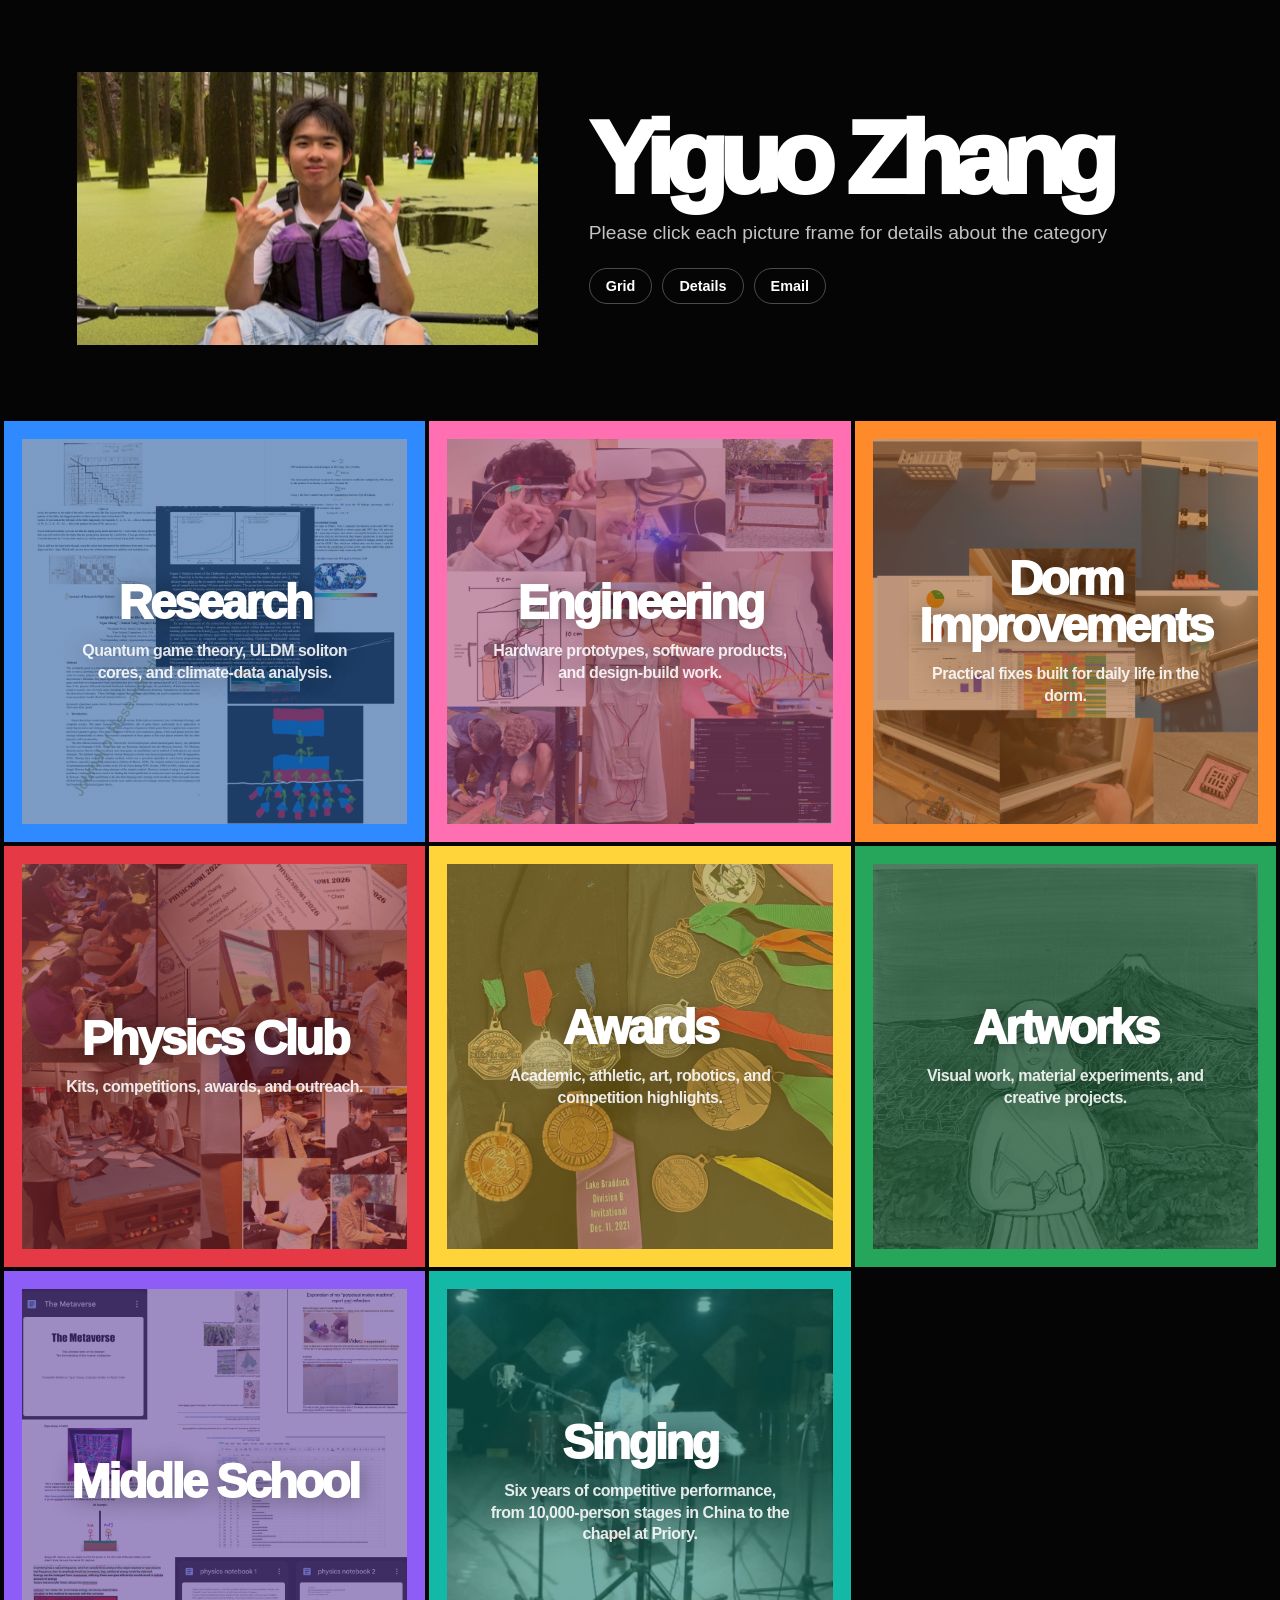
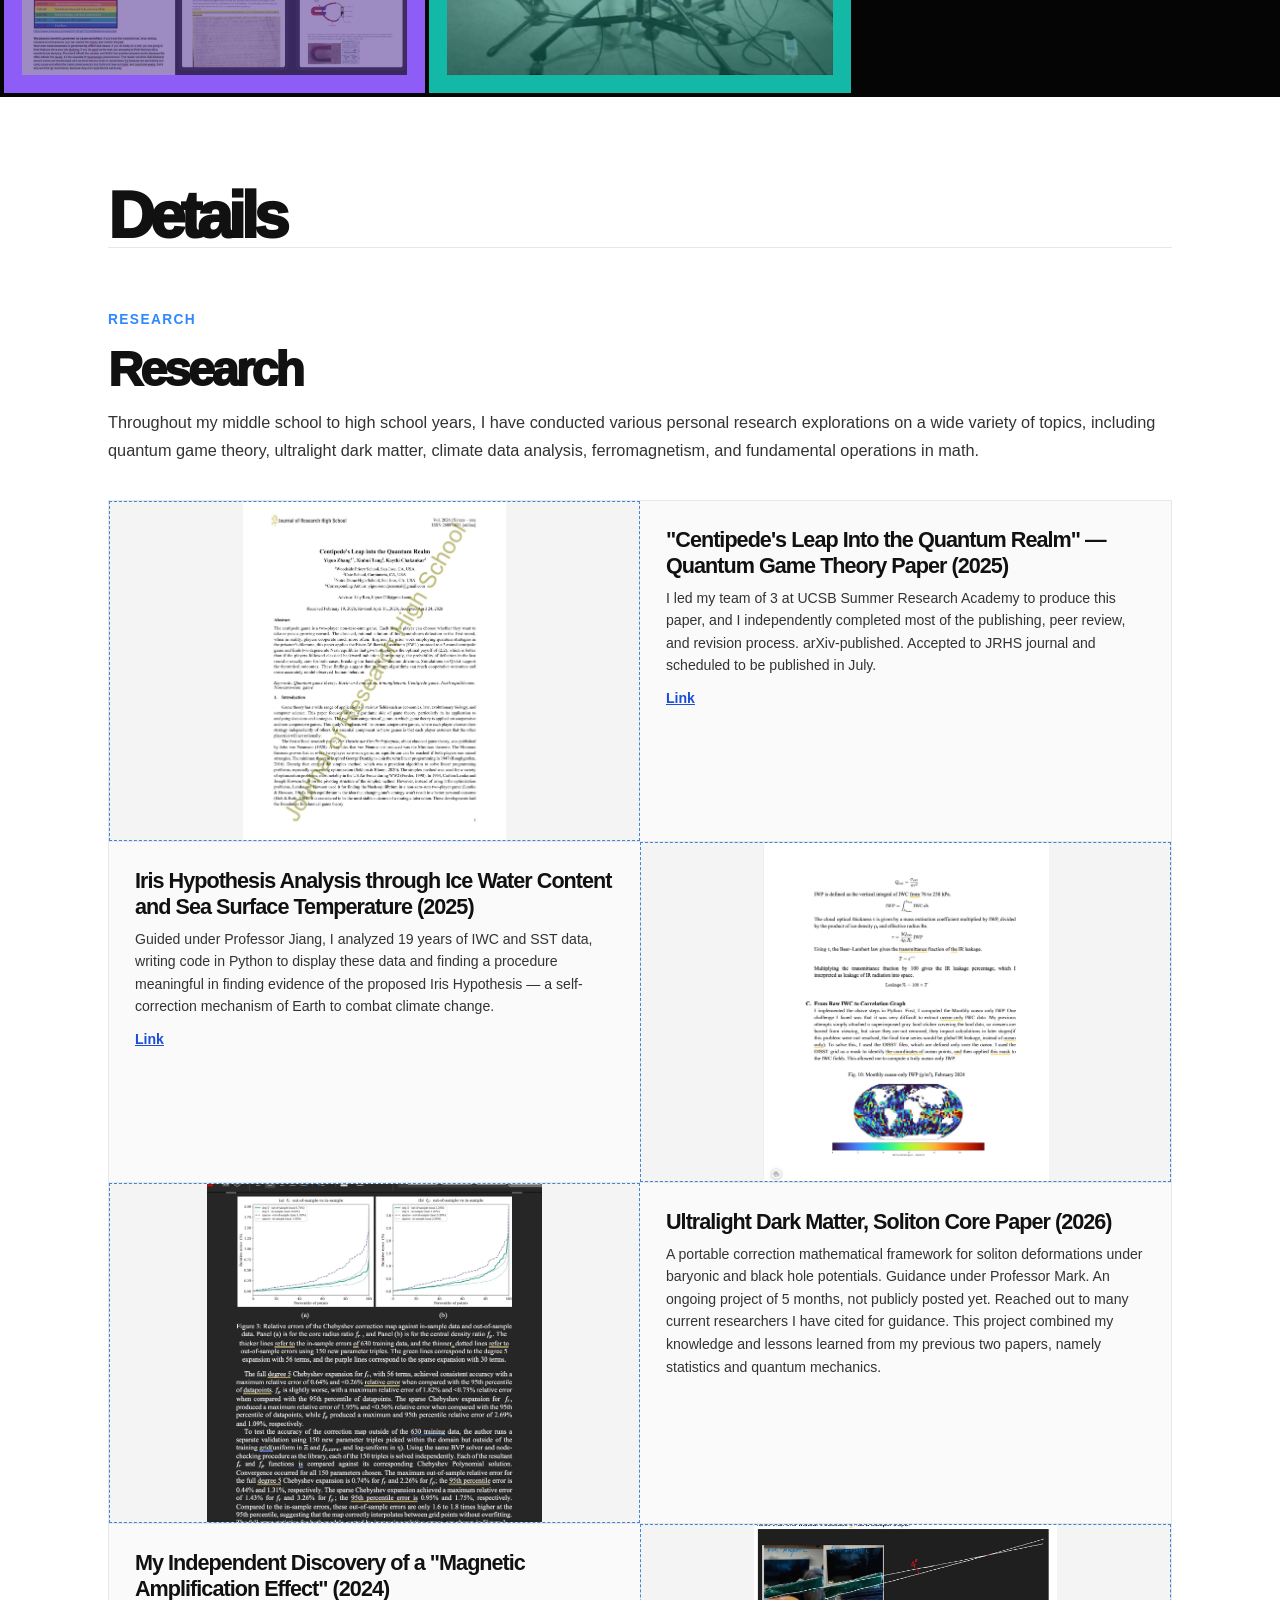
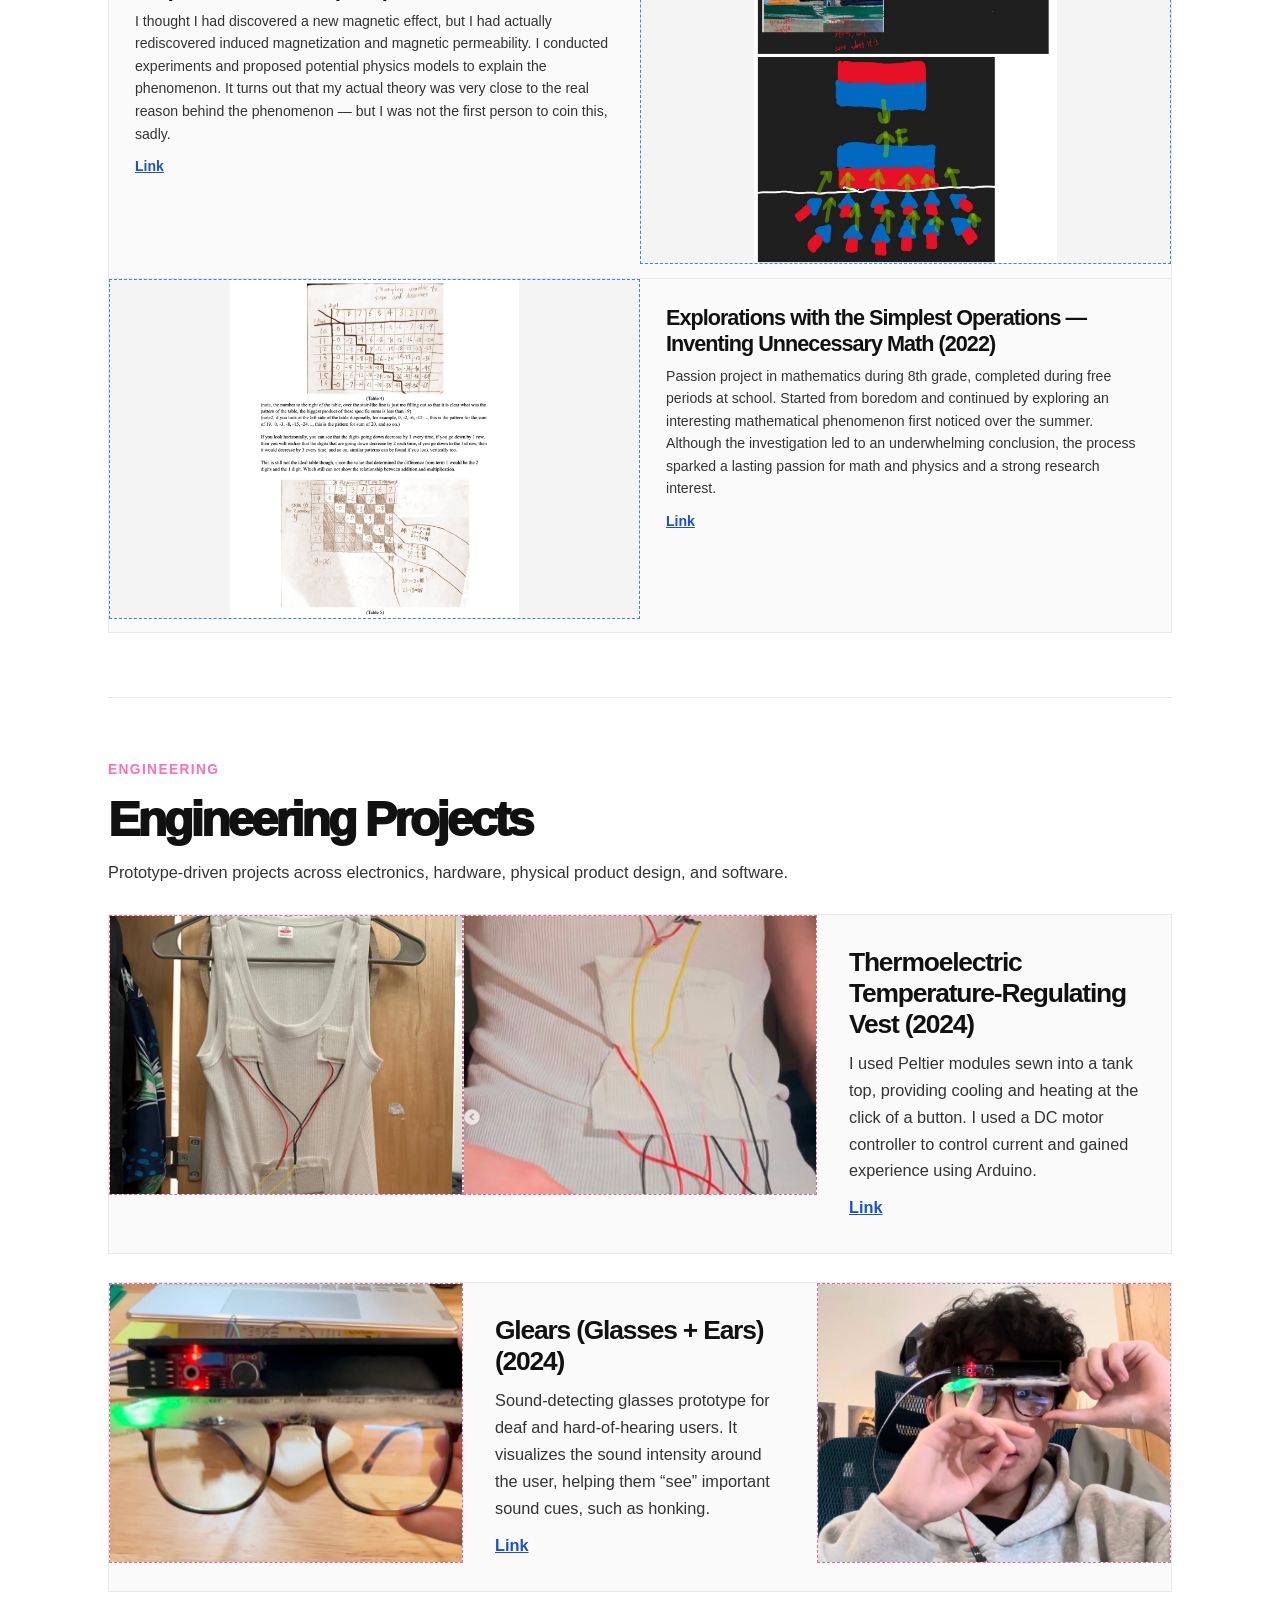
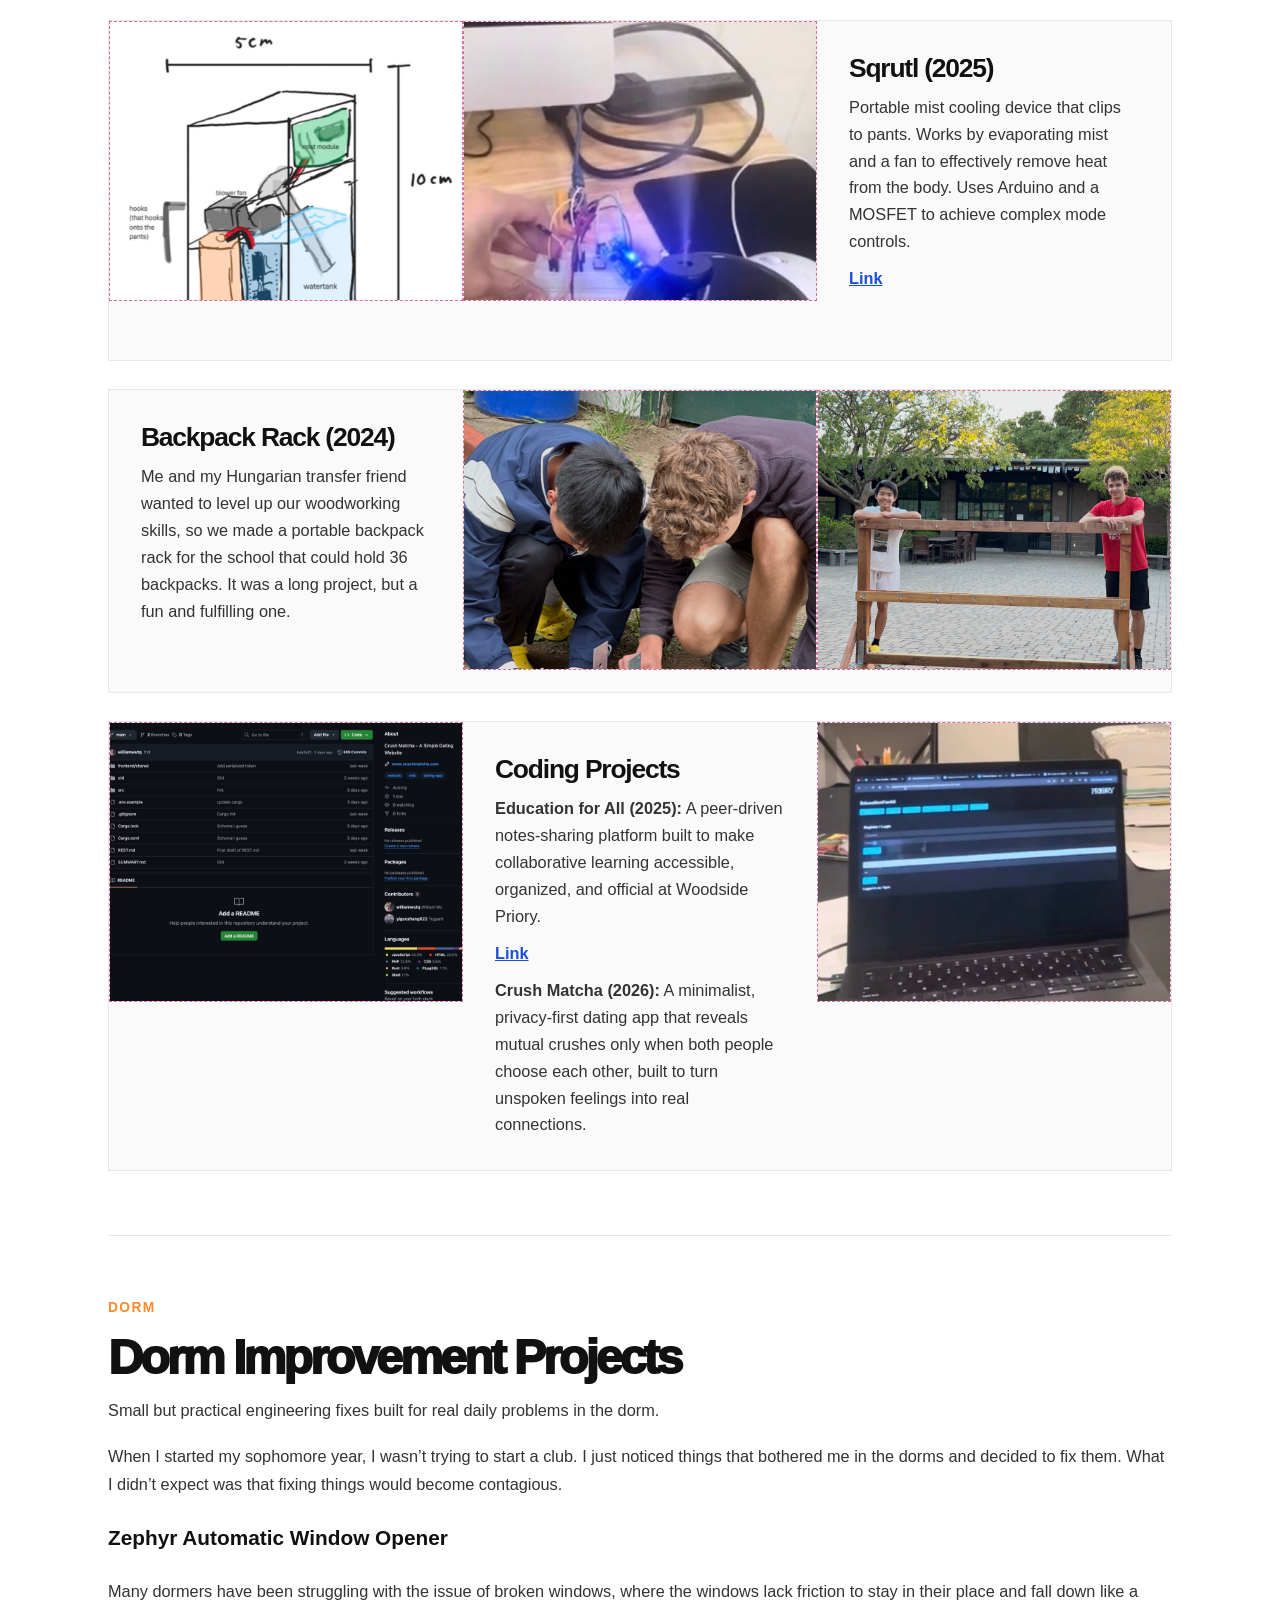
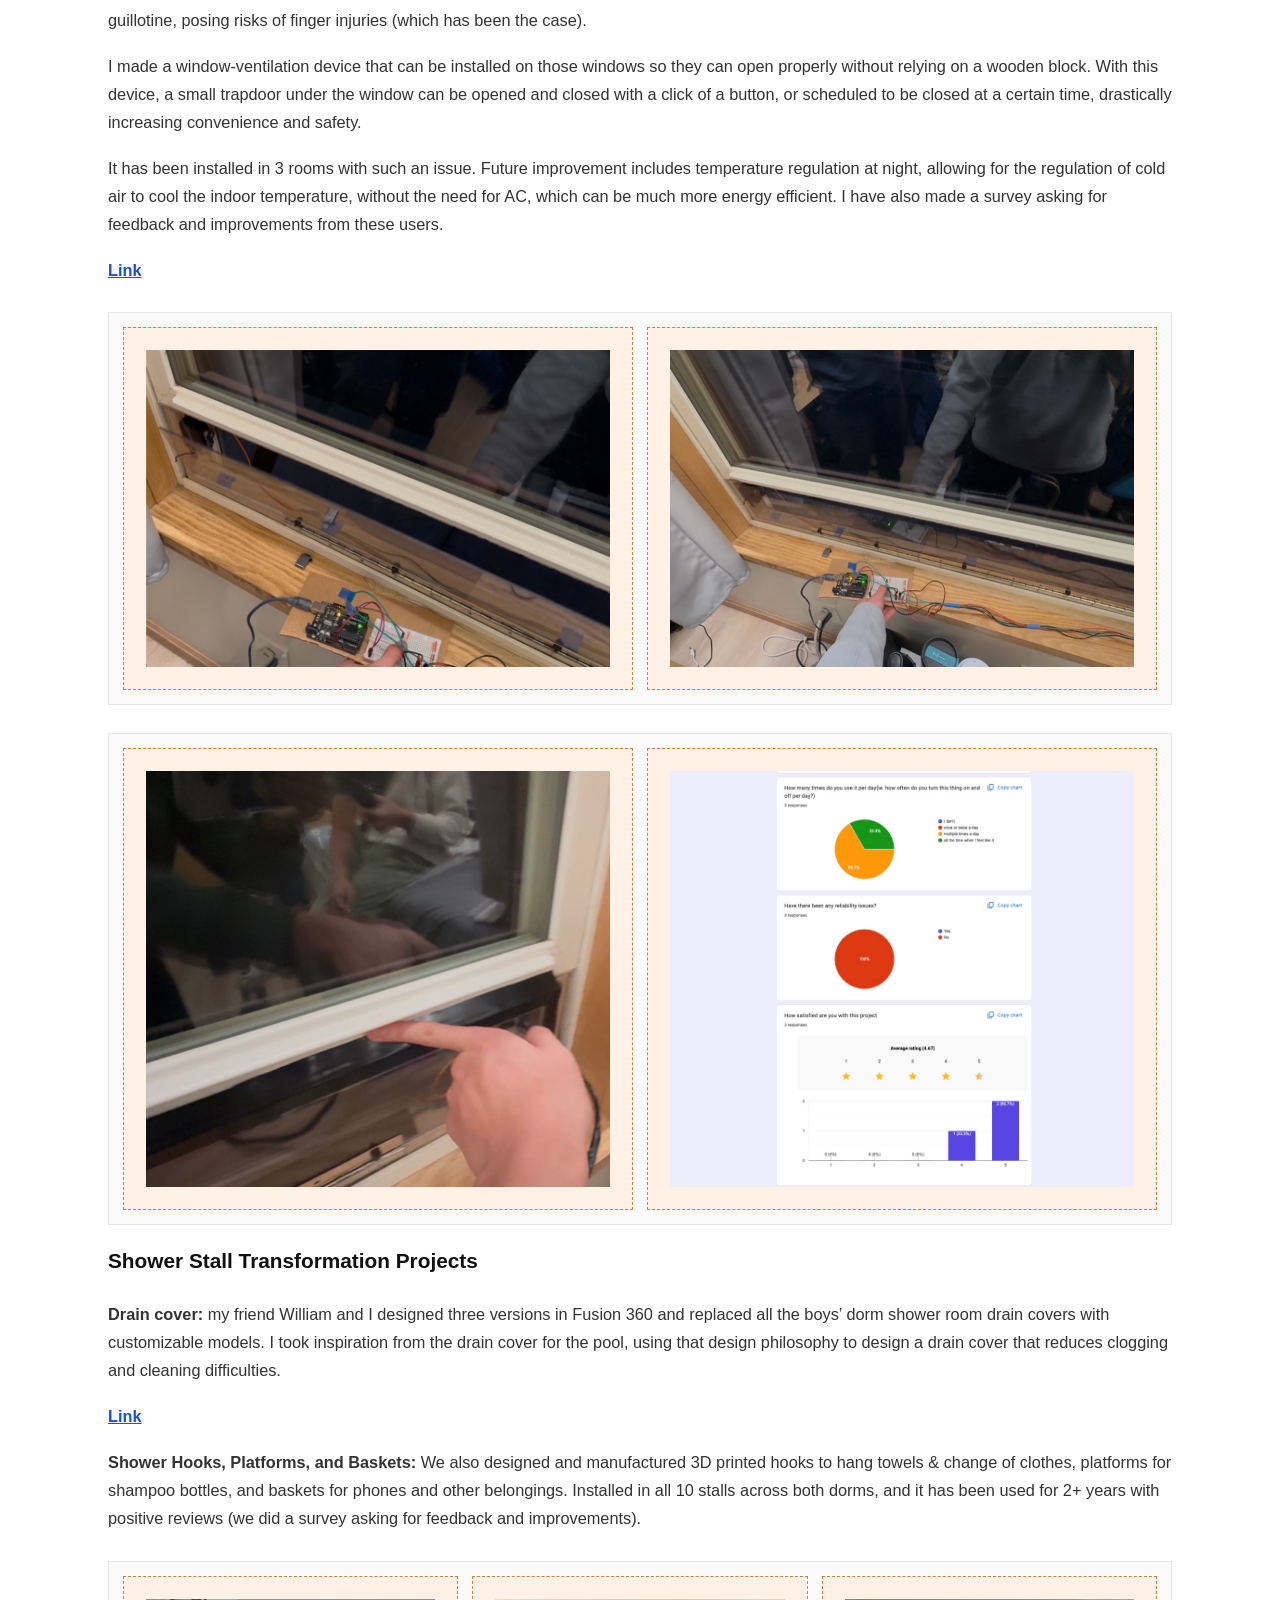
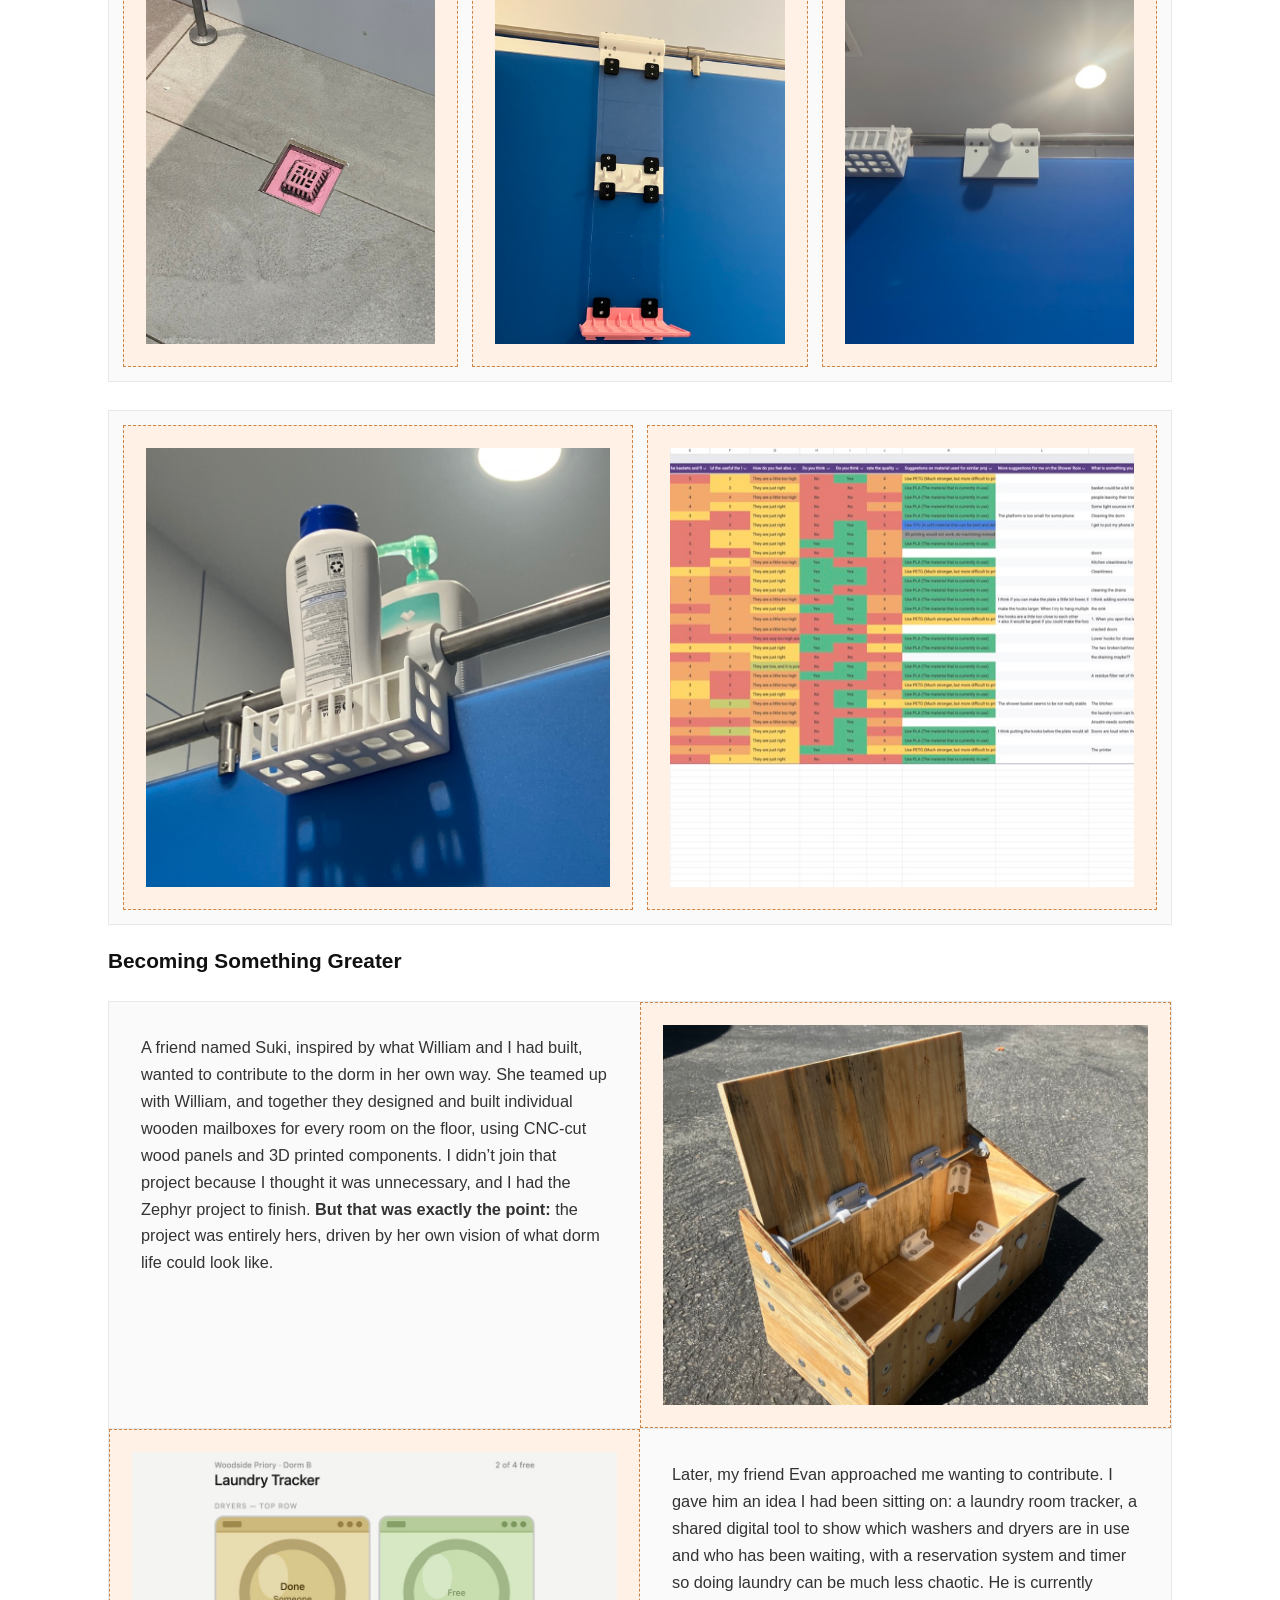
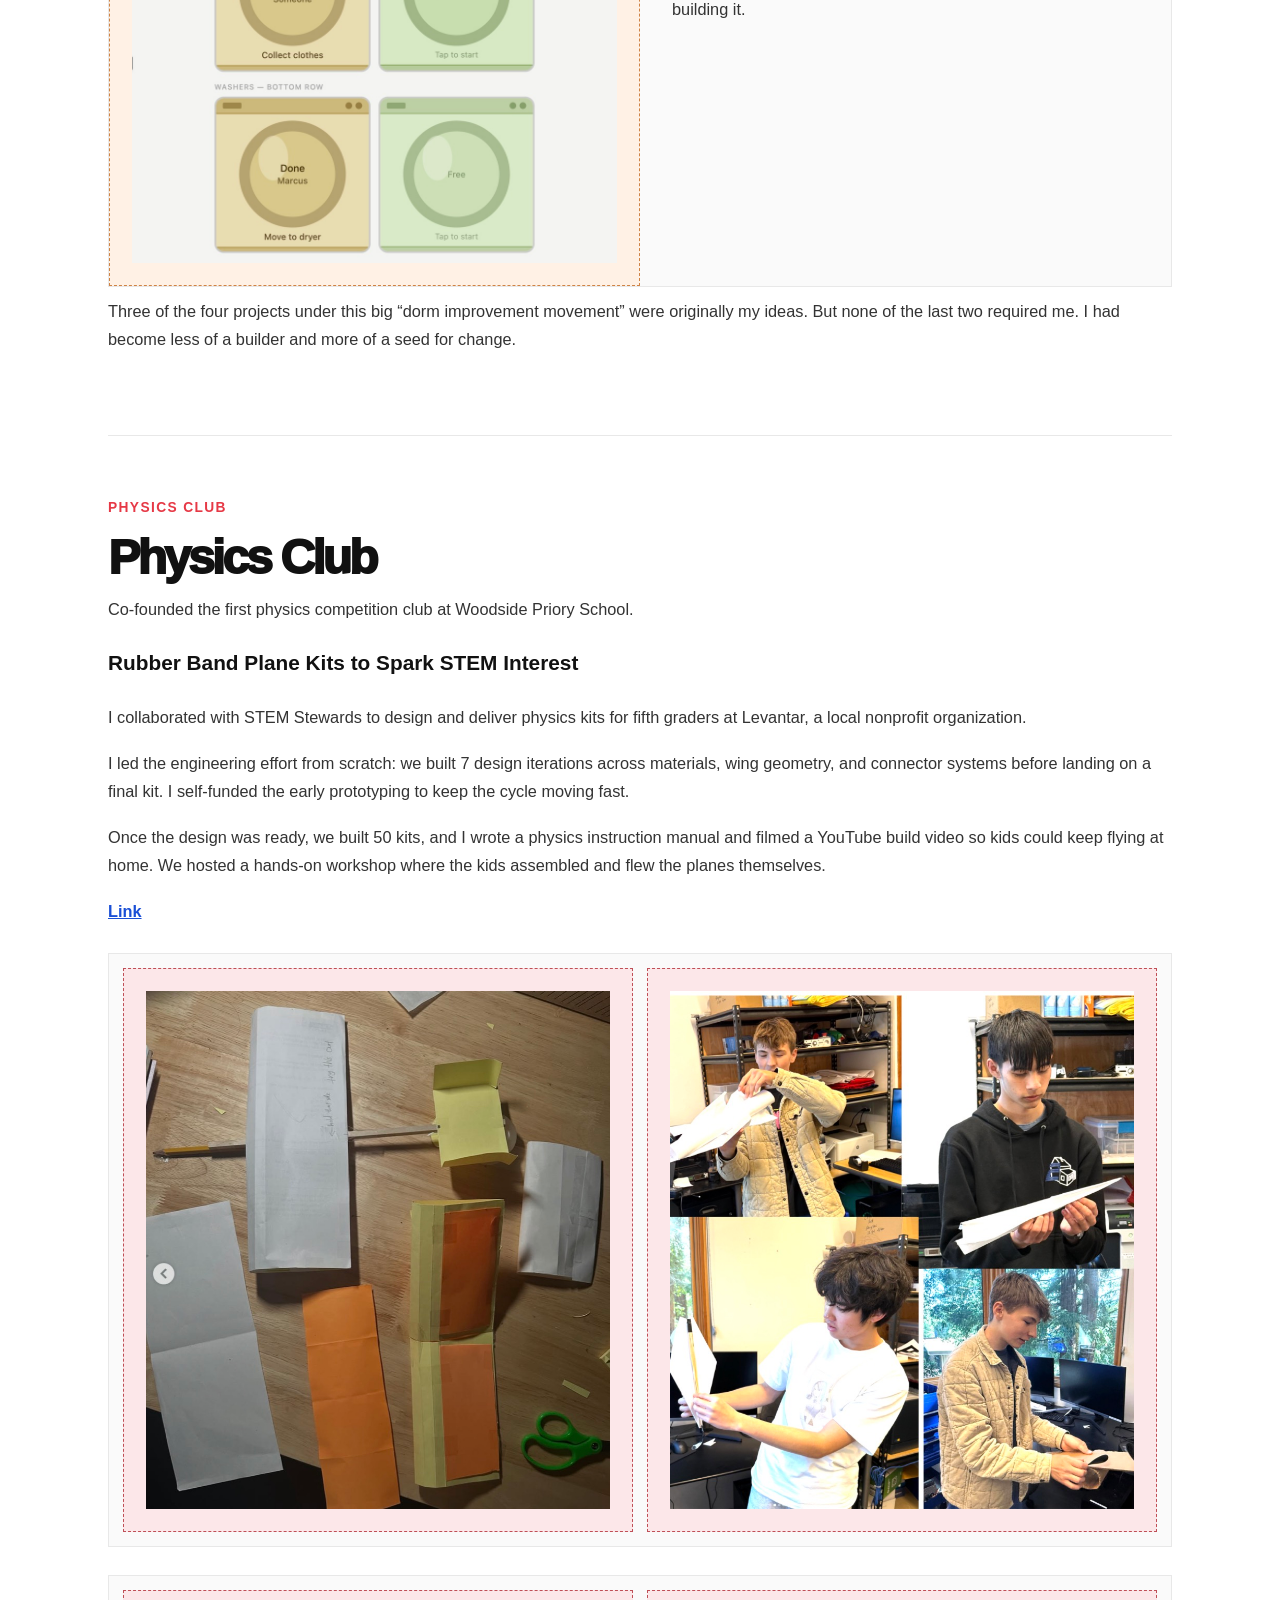
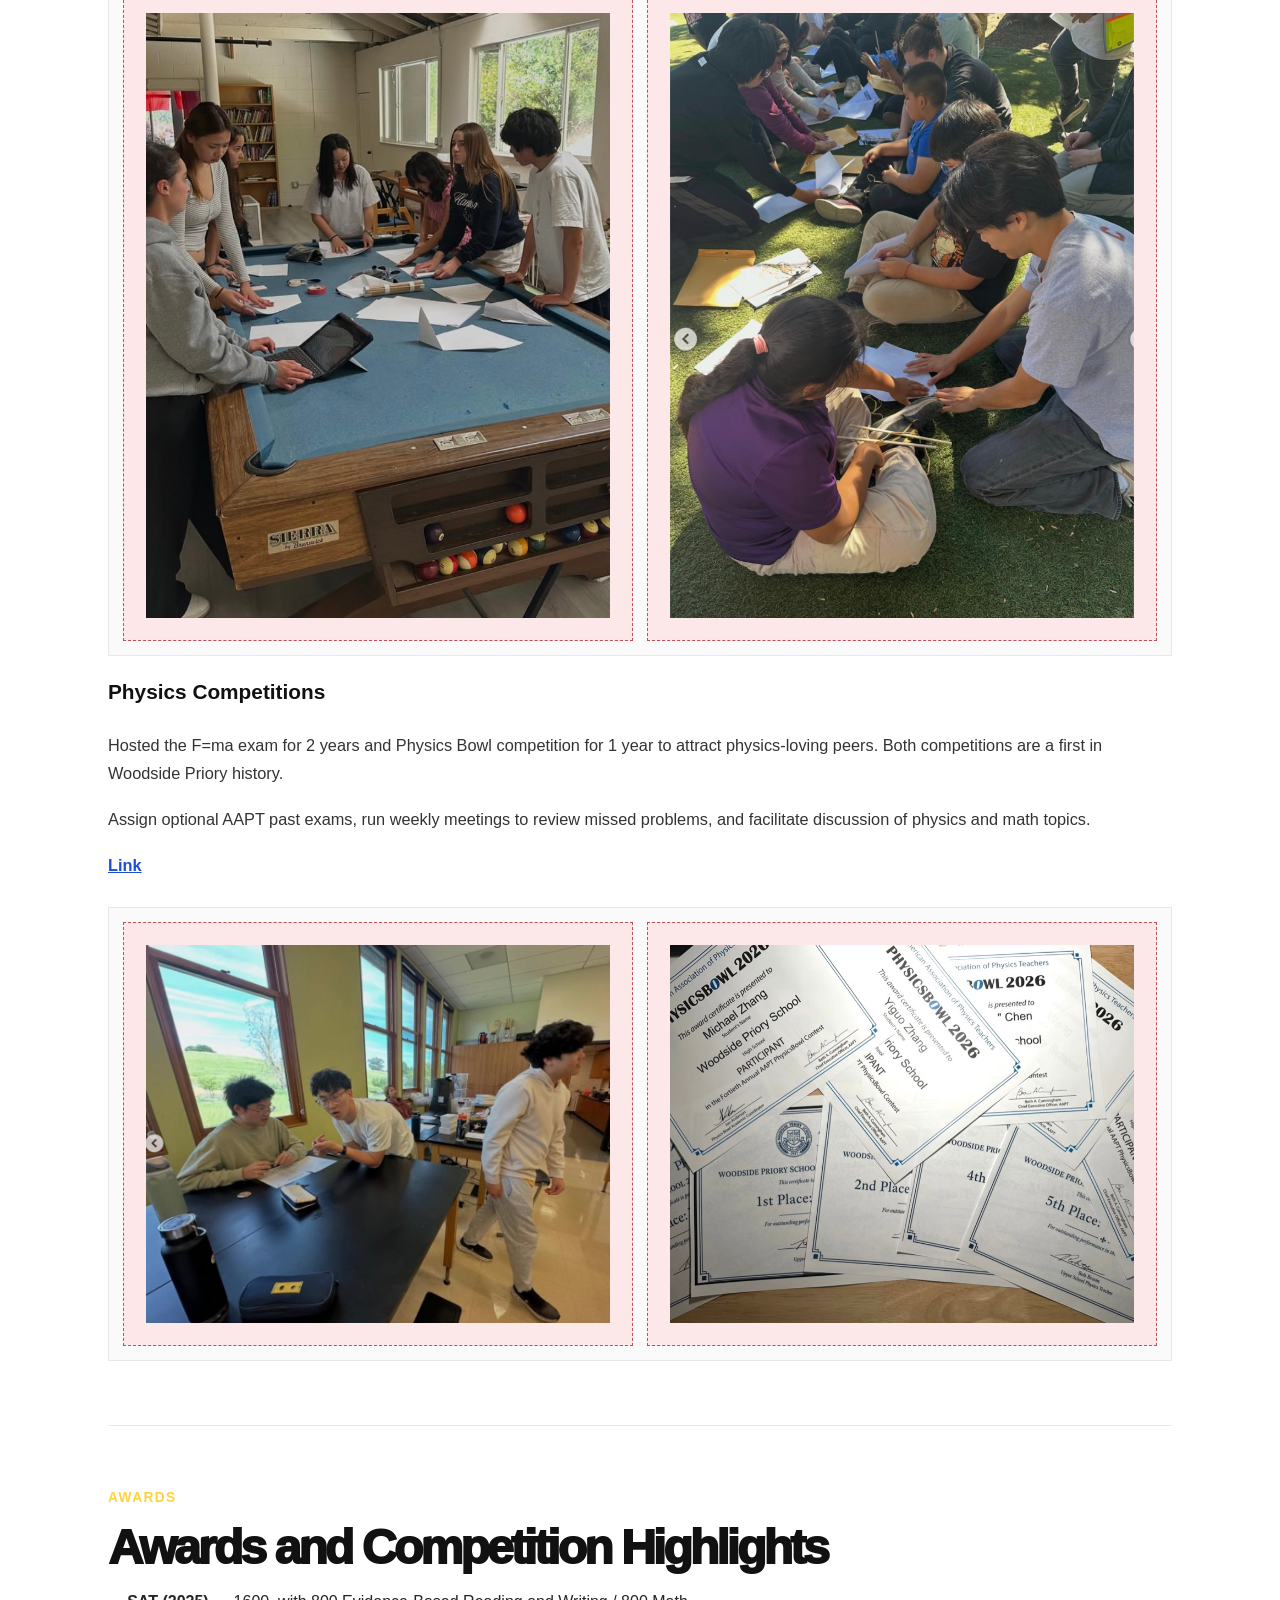
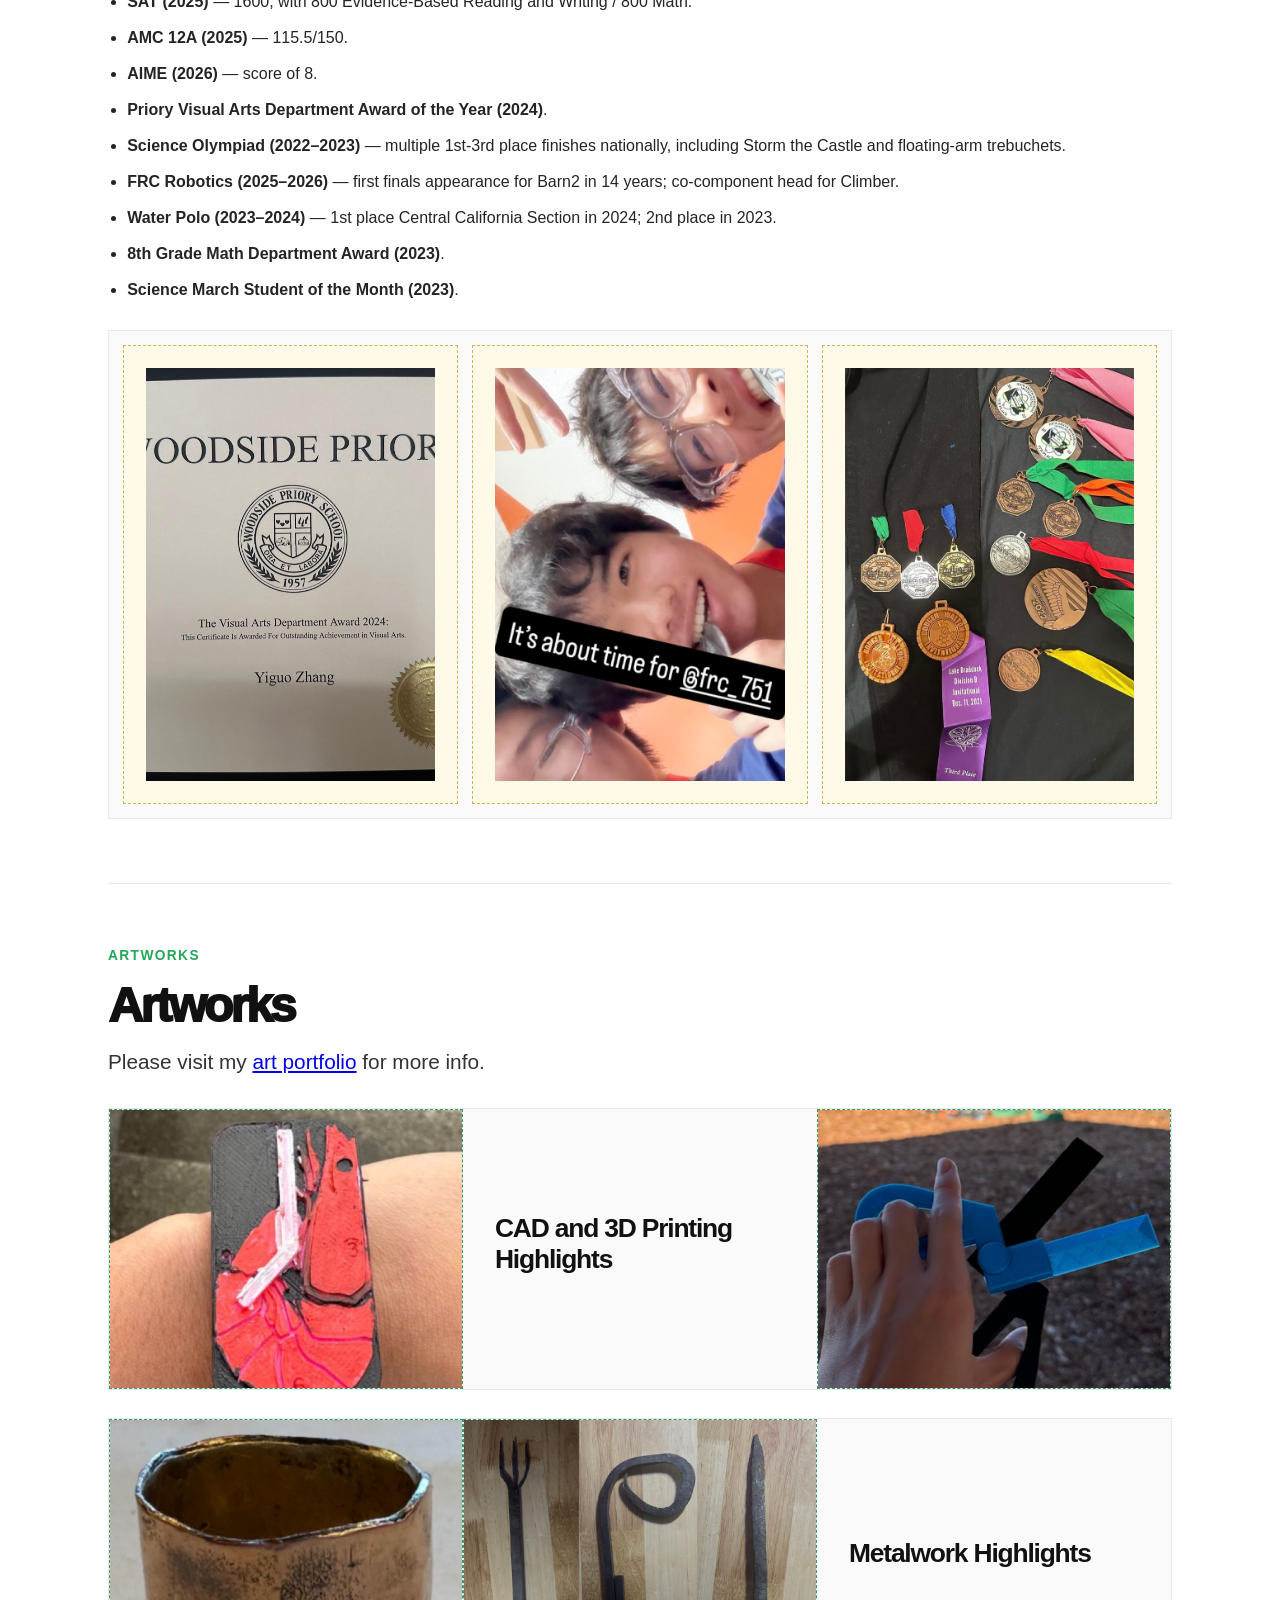
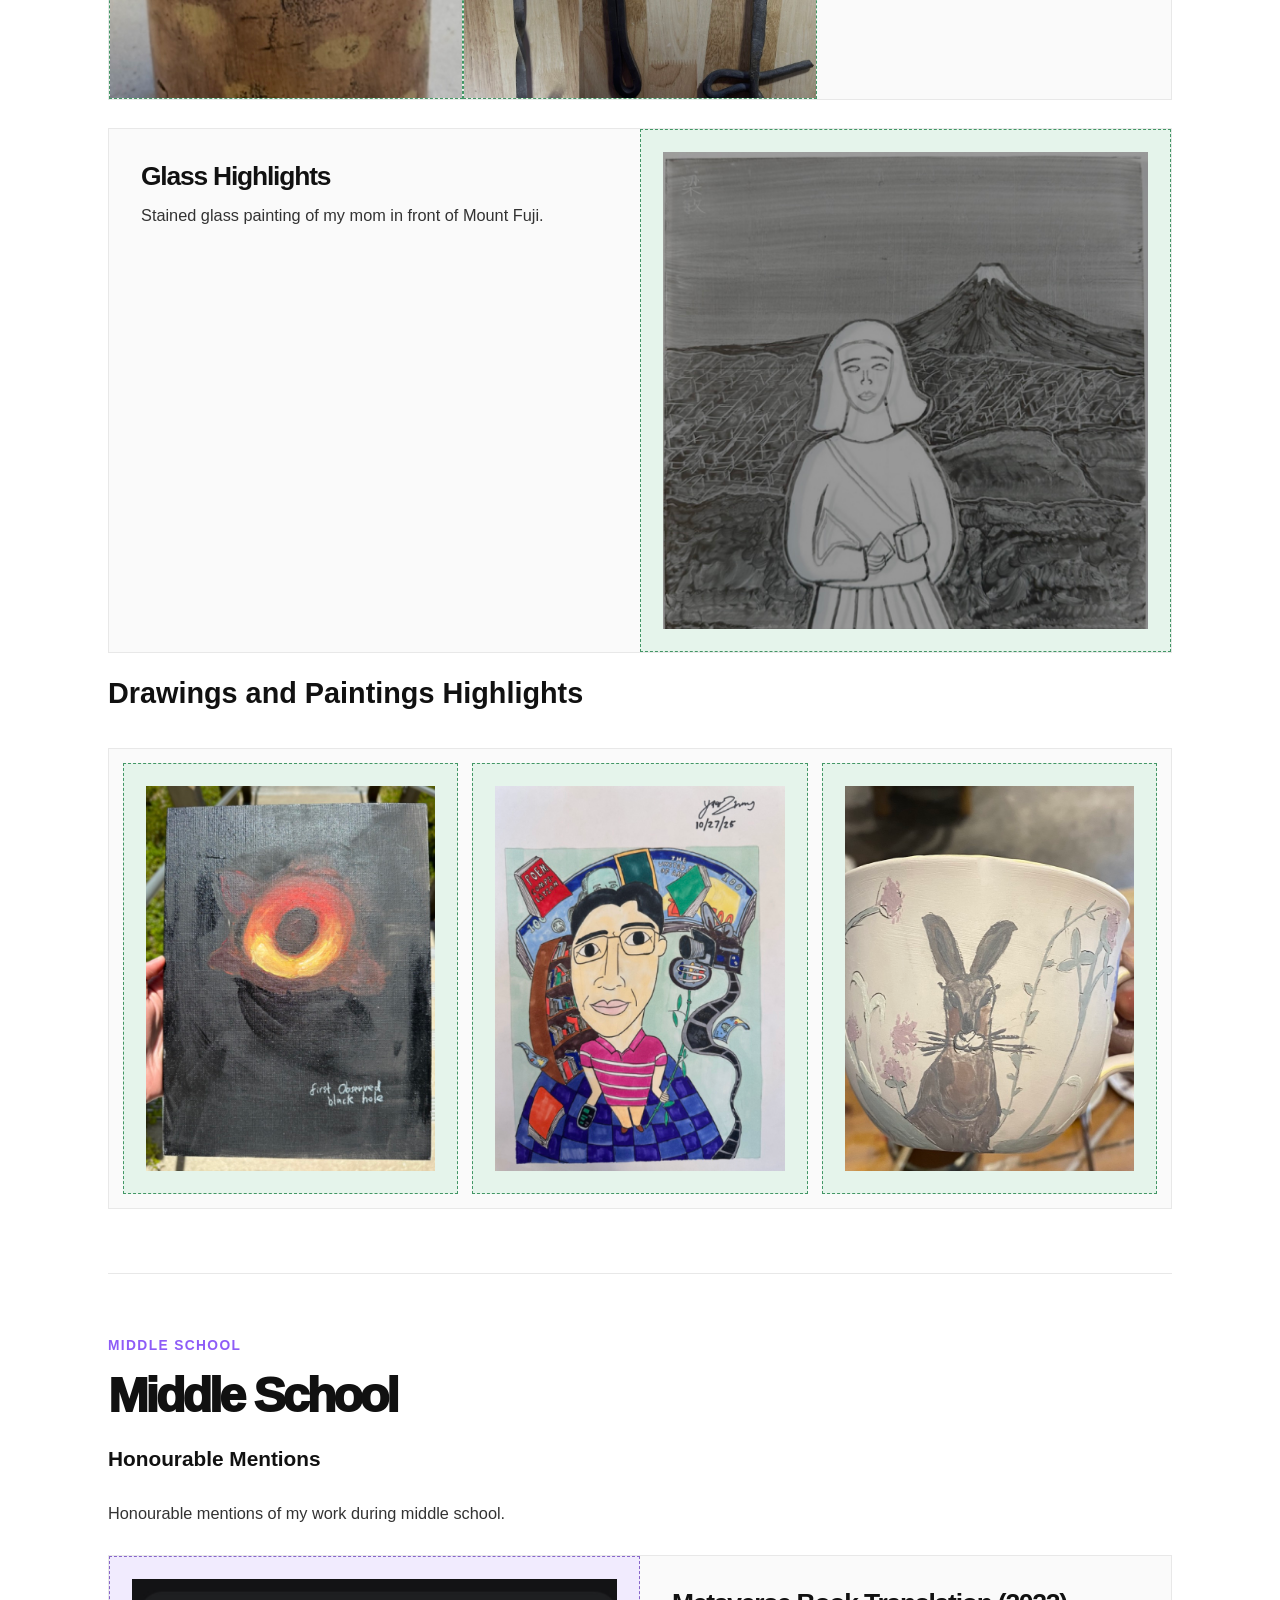
==== index.html @ 0ab65302 "Double header photo size Co-Authored-By: Claude Sonnet 4.6 <noreply@anthropic.com>" ====
<!DOCTYPE html>
<html lang="en">
<head>
  <meta charset="UTF-8" />
  <meta name="viewport" content="width=device-width, initial-scale=1.0" />
  <title>Yiguo Zhang</title>
  <style>
    :root {
      --black: #050505;
      --white: #ffffff;
      --text: #111111;
      --muted: #6f6f6f;
      --line: #e8e8e8;

      /* Change category frame colors here */
      --research: #2f89ff;
      --engineering: #ff6fb1;
      --dorm: #ff8a2a;
      --physics: #e63946;
      --awards: #ffd43b;
      --art: #26a65b;
      --dreamer: #8e5cf7;
      --singing: #14b8a6;
    }

    * { box-sizing: border-box; }
    html { scroll-behavior: smooth; }

    body {
      margin: 0;
      background: var(--black);
      color: var(--text);
      font-family: Arial, Helvetica, sans-serif;
    }

    .page {
      width: min(100%, 1520px);
      margin: 0 auto;
      background: var(--white);
      min-height: 100vh;
    }

    header {
      background: var(--black);
      color: var(--white);
      padding: clamp(36px, 6vw, 72px) clamp(32px, 6vw, 96px);
      display: flex;
      align-items: center;
      gap: clamp(24px, 4vw, 56px);
    }

    .header-photo {
      flex-shrink: 0;
      width: clamp(280px, 36vw, 480px);
      height: auto;
      display: block;
    }

    .header-text {
      text-align: left;
    }

    h1 {
      margin: 0;
      font-size: clamp(2.8rem, 8vw, 6.7rem);
      line-height: 0.9;
      letter-spacing: -0.085em;
      font-weight: 950;
    }

    .intro {
      margin: 14px 0 0;
      color: rgba(255,255,255,0.76);
      font-size: clamp(0.9rem, 2vw, 1.2rem);
      line-height: 1.5;
      font-weight: 500;
    }

    nav {
      margin-top: 20px;
      display: flex;
      justify-content: flex-start;
      flex-wrap: wrap;
      gap: 10px;
    }

    nav a {
      color: var(--white);
      text-decoration: none;
      border: 1px solid rgba(255,255,255,0.28);
      border-radius: 999px;
      padding: 9px 16px;
      font-size: 0.9rem;
      font-weight: 700;
      transition: transform 180ms ease, border-color 180ms ease, background 180ms ease;
    }

    nav a:hover {
      transform: translateY(-2px);
      border-color: rgba(255,255,255,0.78);
      background: rgba(255,255,255,0.08);
    }

    .grid {
      display: grid;
      grid-template-columns: repeat(3, 1fr);
      gap: 4px;
      padding: 4px;
      background: var(--black);
    }

    .tile {
      --frame: #777;
      --fill: #222;
      position: relative;
      display: block;
      aspect-ratio: 1 / 1;
      overflow: hidden;
      color: var(--white);
      text-decoration: none;
      border: clamp(10px, 1.5vw, 18px) solid var(--frame);
      background: var(--frame);
      isolation: isolate;
    }

    .photo {
      position: absolute;
      inset: 0;
      background: var(--fill);
      background-size: cover;
      background-position: center;
      transform: scale(1);
      transition: transform 260ms ease, filter 260ms ease;
      z-index: 0;
    }

    .tile:hover .photo {
      transform: scale(1.06);
      filter: brightness(0.72);
    }

    .tile::after {
      content: "";
      position: absolute;
      inset: 0;
      z-index: 1;
      background: rgba(0,0,0,0.23);
      pointer-events: none;
    }

    .caption {
      position: absolute;
      inset: 0;
      z-index: 2;
      display: grid;
      place-items: center;
      text-align: center;
      padding: clamp(18px, 3vw, 42px);
      text-shadow: 0 2px 22px rgba(0,0,0,0.38);
    }

    .caption strong {
      display: block;
      font-size: clamp(1.45rem, 3.7vw, 3.25rem);
      line-height: 0.98;
      letter-spacing: -0.055em;
      font-weight: 950;
      overflow-wrap: anywhere;
    }

    .caption span {
      display: block;
      max-width: 19em;
      margin: 14px auto 0;
      color: rgba(255,255,255,0.88);
      font-size: clamp(0.82rem, 1.25vw, 1.02rem);
      line-height: 1.35;
      font-weight: 750;
      letter-spacing: -0.03em;
    }

    .tile.research { --frame: var(--research); --fill: #173250; }
    .tile.research .photo {
      background-image: linear-gradient(rgba(47, 137, 255, 0.45), rgba(47, 137, 255, 0.45)), url("images/research.png");
    }
    .tile.engineering { --frame: var(--engineering); --fill: #432338; }
    .tile.engineering .photo {
      background-image: linear-gradient(rgba(255, 111, 177, 0.45), rgba(255, 111, 177, 0.45)), url("images/engineering.png");
    }
    .tile.dorm { --frame: var(--dorm); --fill: #4d2b13; }
    .tile.dorm .photo {
      background-image: linear-gradient(rgba(255, 138, 42, 0.45), rgba(255, 138, 42, 0.45)), url("images/dorm.png");
    }
    .tile.physics { --frame: var(--physics); --fill: #421518; }
    .tile.physics .photo {
      background-image: linear-gradient(rgba(230, 57, 70, 0.45), rgba(230, 57, 70, 0.45)), url("images/physics.png");
    }
    .tile.awards { --frame: var(--awards); --fill: #4b4216; }
    .tile.awards .photo {
      background-image: linear-gradient(rgba(255, 212, 59, 0.45), rgba(255, 212, 59, 0.45)), url("images/awards.png");
    }
    .tile.art { --frame: var(--art); --fill: #173a24; }
    .tile.art .photo {
      background-image: linear-gradient(rgba(38, 166, 91, 0.45), rgba(38, 166, 91, 0.45)), url("images/artworks.png");
    }
    .tile.dreamer { --frame: var(--dreamer); --fill: #2e224d; }
    .tile.dreamer .photo {
      background-image: linear-gradient(rgba(142, 92, 247, 0.45), rgba(142, 92, 247, 0.45)), url("images/dreamer.png");
    }
    .tile.singing { --frame: var(--singing); --fill: #0d3334; }
    .tile.singing .photo {
      background-image: linear-gradient(rgba(20, 184, 166, 0.45), rgba(20, 184, 166, 0.45)), url("images/singing.jpg");
    }

    /*
      To replace a solid-color grid tile with a real photo, put an image file in an images folder,
      then uncomment one of these and change the file name.

      .tile.research .photo { background-image: url("images/research.jpg"); }
      .tile.engineering .photo { background-image: url("images/engineering.jpg"); }
      .tile.dorm .photo { background-image: url("images/dorm.jpg"); }
      .tile.physics .photo { background-image: url("images/physics-club.jpg"); }
      .tile.awards .photo { background-image: url("images/awards.jpg"); }
      .tile.art .photo { background-image: url("images/artworks.jpg"); }
      .tile.dreamer .photo { background-image: url("images/dreamer.jpg"); }
    */

    .details {
      padding: clamp(48px, 7vw, 96px) 18px 100px;
      max-width: 1100px;
      margin: 0 auto;
    }

    .details h2 {
      margin: 0;
      font-size: clamp(2.2rem, 5vw, 4.5rem);
      line-height: 0.95;
      letter-spacing: -0.075em;
      font-weight: 950;
    }

    .detail {
      scroll-margin-top: 24px;
      border-top: 1px solid var(--line);
      padding: clamp(36px, 6vw, 64px) 0;
      display: block;
    }

    .category-label {
      color: var(--accent);
      font-size: 0.86rem;
      font-weight: 900;
      letter-spacing: 0.1em;
      text-transform: uppercase;
      margin-bottom: 18px;
    }

    .detail h3 {
      margin: 0 0 14px;
      font-size: clamp(1.7rem, 3.8vw, 3.1rem);
      line-height: 1;
      letter-spacing: -0.065em;
      font-weight: 950;
    }

    .detail p {
      margin: 0 0 18px;
      color: #333;
      line-height: 1.72;
      font-size: 1.02rem;
    }

    .detail ul {
      margin: 18px 0 0;
      padding-left: 1.2em;
      color: #242424;
      line-height: 1.62;
      font-size: 1rem;
    }

    .detail li { margin-bottom: 10px; }
    .detail strong { font-weight: 900; }

    .doc-link {
      color: #1a4fd6;
      font-weight: 700;
      text-decoration: underline;
    }

    .research-detail { --accent: var(--research); }
    .engineering-detail { --accent: var(--engineering); }
    .dorm-detail { --accent: var(--dorm); }
    .physics-detail { --accent: var(--physics); }
    .awards-detail { --accent: var(--awards); }
    .art-detail { --accent: var(--art); }
    .dreamer-detail { --accent: var(--dreamer); }
    .singing-detail { --accent: var(--singing); }
    .singing-detail .gallery .media-slot { min-height: 280px; }
    .singing-detail .media-slot iframe { width: 100%; height: 100%; border: none; display: block; }

    /* Modular evidence layout system */
    .module {
      margin-top: 28px;
      border: 1px solid var(--line);
      background: #fafafa;
    }

    .module-copy {
      padding: clamp(20px, 3vw, 32px);
    }

    .module-copy h4 {
      margin: 0 0 10px;
      font-size: clamp(1.18rem, 2.2vw, 1.65rem);
      letter-spacing: -0.045em;
    }

    .module-copy p {
      margin: 0;
      color: #333;
      line-height: 1.65;
    }

    .media-slot {
      min-height: 260px;
      background: color-mix(in srgb, var(--accent, #777) 12%, #ffffff);
      border: 1px dashed color-mix(in srgb, var(--accent, #777) 65%, #777);
      display: grid;
      place-items: center;
      text-align: center;
      color: #666;
      padding: 22px;
      line-height: 1.4;
      font-size: 0.92rem;
      overflow: hidden;
    }

    .media-slot img {
      width: 100%;
      height: 100%;
      display: block;
      object-fit: cover;
    }

    .split {
      display: grid;
      grid-template-columns: minmax(0, 1fr) minmax(0, 1fr);
      gap: 0;
      align-items: stretch;
    }

    /* Scale research rows to match 340px image height */
    .research-detail .module-copy {
      padding: clamp(16px, 2.2vw, 26px);
      padding-bottom: clamp(72px, 8vw, 100px);
    }
    .research-detail .module-copy h4 {
      font-size: clamp(0.98rem, 1.8vw, 1.35rem);
      margin-bottom: 8px;
    }
    .research-detail .module-copy p {
      font-size: 0.88rem;
      line-height: 1.6;
    }

    .image-right .media-slot { order: 2; }
    .image-right .module-copy { order: 1; }

    .stack .media-slot {
      min-height: 340px;
    }

    .gallery {
      padding: 14px;
      display: grid;
      gap: 14px;
    }

    .gallery.two { grid-template-columns: repeat(2, minmax(0, 1fr)); }
    .gallery.three { grid-template-columns: repeat(3, minmax(0, 1fr)); }
    .gallery .media-slot { min-height: 210px; }
    .dorm-detail .gallery .media-slot,
    .physics-detail .gallery .media-slot { min-height: 179px; }

    /* Three-column module: two photos + one copy block, in any order */
    .trio {
      display: grid;
      grid-template-columns: repeat(3, minmax(0, 1fr));
      gap: 0;
      align-items: stretch;
    }

    .trio .media-slot {
      min-height: 0;
      height: 280px;
      padding: 0;
    }

    .trio .module-copy {
      display: flex;
      flex-direction: column;
      justify-content: center;
    }


    code {
      background: #f1f1f1;
      border: 1px solid #e2e2e2;
      padding: 2px 5px;
      border-radius: 5px;
      font-size: 0.88em;
    }

    footer {
      border-top: 1px solid var(--line);
      padding: 30px 18px;
      text-align: center;
      color: var(--muted);
      font-size: 0.92rem;
    }

    footer a {
      color: var(--text);
      text-decoration: none;
      border-bottom: 2px solid var(--text);
      font-weight: 800;
    }

    @media (max-width: 1000px) {
      .grid { grid-template-columns: repeat(2, 1fr); }
    }

    @media (max-width: 700px) {
      header {
        flex-direction: column;
        text-align: center;
        padding: clamp(28px, 5vw, 48px) 18px;
      }
      .header-text { text-align: center; }
      nav { justify-content: center; }

      .split,
      .trio,
      .gallery.two,
      .gallery.three {
        grid-template-columns: 1fr;
      }

      .image-right .media-slot,
      .image-right .module-copy {
        order: initial;
      }
    }

    @media (max-width: 620px) {
      .grid { grid-template-columns: 1fr; }
      .tile { aspect-ratio: 4 / 5; }
    }

    @media (max-width: 560px) {
      .caption strong {
        font-size: clamp(2.05rem, 10vw, 3.25rem);
      }

      .caption span {
        font-size: 1rem;
        max-width: 20em;
      }
    }
  </style>
</head>

<body>
  <div class="page">
    <header>
      <img class="header-photo" src="[data-uri]" alt="Yiguo Zhang" />
      <div class="header-text">
        <h1>Yiguo Zhang</h1>
        <p class="intro">Please click each picture frame for details about the category</p>
        <nav aria-label="Main navigation">
          <a href="#grid">Grid</a>
          <a href="#details">Details</a>
          <a href="mailto:yiguoseondpersonal@gmail.com">Email</a>
        </nav>
      </div>
    </header>

    <main id="grid" class="grid" aria-label="Portfolio category grid">
      <a class="tile research" href="#research">
        <div class="photo" aria-hidden="true"></div>
        <div class="caption"><div><strong>Research</strong><span>Quantum game theory, ULDM soliton cores, and climate-data analysis.</span></div></div>
      </a>

      <a class="tile engineering" href="#engineering">
        <div class="photo" aria-hidden="true"></div>
        <div class="caption"><div><strong>Engineering</strong><span>Hardware prototypes, software products, and design-build work.</span></div></div>
      </a>

      <a class="tile dorm" href="#dorm">
        <div class="photo" aria-hidden="true"></div>
        <div class="caption"><div><strong>Dorm Improvements</strong><span>Practical fixes built for daily life in the dorm.</span></div></div>
      </a>

      <a class="tile physics" href="#physics-club">
        <div class="photo" aria-hidden="true"></div>
        <div class="caption"><div><strong>Physics Club</strong><span>Kits, competitions, awards, and outreach.</span></div></div>
      </a>

      <a class="tile awards" href="#awards">
        <div class="photo" aria-hidden="true"></div>
        <div class="caption"><div><strong>Awards</strong><span>Academic, athletic, art, robotics, and competition highlights.</span></div></div>
      </a>

      <a class="tile art" href="#artworks">
        <div class="photo" aria-hidden="true"></div>
        <div class="caption"><div><strong>Artworks</strong><span>Visual work, material experiments, and creative projects.</span></div></div>
      </a>

      <a class="tile dreamer" href="#dreamer">
        <div class="photo" aria-hidden="true"></div>
        <div class="caption"><div><strong>Middle School</strong></div></div>
      </a>
      <a class="tile singing" href="#singing">
        <div class="photo" aria-hidden="true"></div>
        <div class="caption"><div><strong>Singing</strong><span>Six years of competitive performance, from 10,000-person stages in China to the chapel at Priory.</span></div></div>
      </a>
    </main>

    <section id="details" class="details">
      <h2>Details</h2>

            <article class="detail research-detail" id="research">
        <div class="category-label">Research</div>
        <div>
          <h3>Research</h3>
          <p>Throughout my middle school to high school years, I have conducted various personal research explorations on a wide variety of topics, including quantum game theory, ultralight dark matter, climate data analysis, ferromagnetism, and fundamental operations in math.</p>

          <!-- Row 1: image left, text right -->
          <div class="module split image-left" style="margin-top: 36px;">
            <div class="media-slot" style="min-height:0; height:340px; padding:0;">
              <img src="[data-uri]" alt="Centipede's Leap into the Quantum Realm paper" style="width:100%;height:340px;object-fit:contain;display:block;background:#f4f4f4;">
            </div>
            <div class="module-copy">
              <h4>"Centipede's Leap Into the Quantum Realm" — Quantum Game Theory Paper (2025)</h4>
              <p>I led my team of 3 at UCSB Summer Research Academy to produce this paper, and I independently completed most of the publishing, peer review, and revision process. arXiv-published. Accepted to JRHS journal and scheduled to be published in July.</p>
              <p style="margin-top: 10px;"><a href="https://arxiv.org/abs/2511.20690" target="_blank" rel="noopener" class="doc-link">Link</a></p>
            </div>
          </div>

          <!-- Row 2: text left, image right -->
          <div class="module split image-right" style="margin-top: 0; border-top: none;">
            <div class="media-slot" style="min-height:0; height:340px; padding:0;">
              <img src="[data-uri]" alt="Iris Hypothesis climate analysis paper" style="width:100%;height:340px;object-fit:contain;display:block;background:#f4f4f4;">
            </div>
            <div class="module-copy">
              <h4>Iris Hypothesis Analysis through Ice Water Content and Sea Surface Temperature (2025)</h4>
              <p>Guided under Professor Jiang, I analyzed 19 years of IWC and SST data, writing code in Python to display these data and finding a procedure meaningful in finding evidence of the proposed Iris Hypothesis — a self-correction mechanism of Earth to combat climate change.</p>
              <p style="margin-top: 10px;"><a href="https://docs.google.com/document/d/15cojnHwIs8qu4y_QTjr0AkiDFHxoeDmV6f3erWSZLNY/edit?tab=t.5wgzlcdgpauv#heading=h.7st3xul63scs" target="_blank" rel="noopener" class="doc-link">Link</a></p>
            </div>
          </div>

          <!-- Row 3: image left, text right -->
          <div class="module split image-left" style="margin-top: 0; border-top: none;">
            <div class="media-slot" style="min-height:0; height:340px; padding:0;">
              <img src="[data-uri]" alt="ULDM Soliton Core Paper charts" style="width:100%;height:340px;object-fit:contain;display:block;background:#f4f4f4;">
            </div>
            <div class="module-copy">
              <h4>Ultralight Dark Matter, Soliton Core Paper (2026)</h4>
              <p>A portable correction mathematical framework for soliton deformations under baryonic and black hole potentials. Guidance under Professor Mark. An ongoing project of 5 months, not publicly posted yet. Reached out to many current researchers I have cited for guidance. This project combined my knowledge and lessons learned from my previous two papers, namely statistics and quantum mechanics.</p>
            </div>
          </div>

          <!-- Row 4: text left, image right -->
          <div class="module split image-right" style="margin-top: 0; border-top: none;">
            <div class="media-slot" style="min-height:0; height:340px; padding:0;">
              <img src="[data-uri]" alt="Ferromagnetic amplification effect experiment" style="width:100%;height:340px;object-fit:contain;display:block;background:#f4f4f4;">
            </div>
            <div class="module-copy">
              <h4>My Independent Discovery of a "Magnetic Amplification Effect" (2024)</h4>
              <p>I thought I had discovered a new magnetic effect, but I had actually rediscovered induced magnetization and magnetic permeability. I conducted experiments and proposed potential physics models to explain the phenomenon. It turns out that my actual theory was very close to the real reason behind the phenomenon — but I was not the first person to coin this, sadly.</p>
              <p style="margin-top: 10px;"><a href="https://docs.google.com/document/d/1RAmVOQ76astHZMaFQgkjLBvaQ3GvVE3_Z09XSvk8J8U/edit?tab=t.0" target="_blank" rel="noopener" class="doc-link">Link</a></p>
            </div>
          </div>

          <!-- Row 5: image left, text right -->
          <div class="module split image-left" style="margin-top: 0; border-top: none;">
            <div class="media-slot" style="min-height:0; height:340px; padding:0;">
              <img src="[data-uri]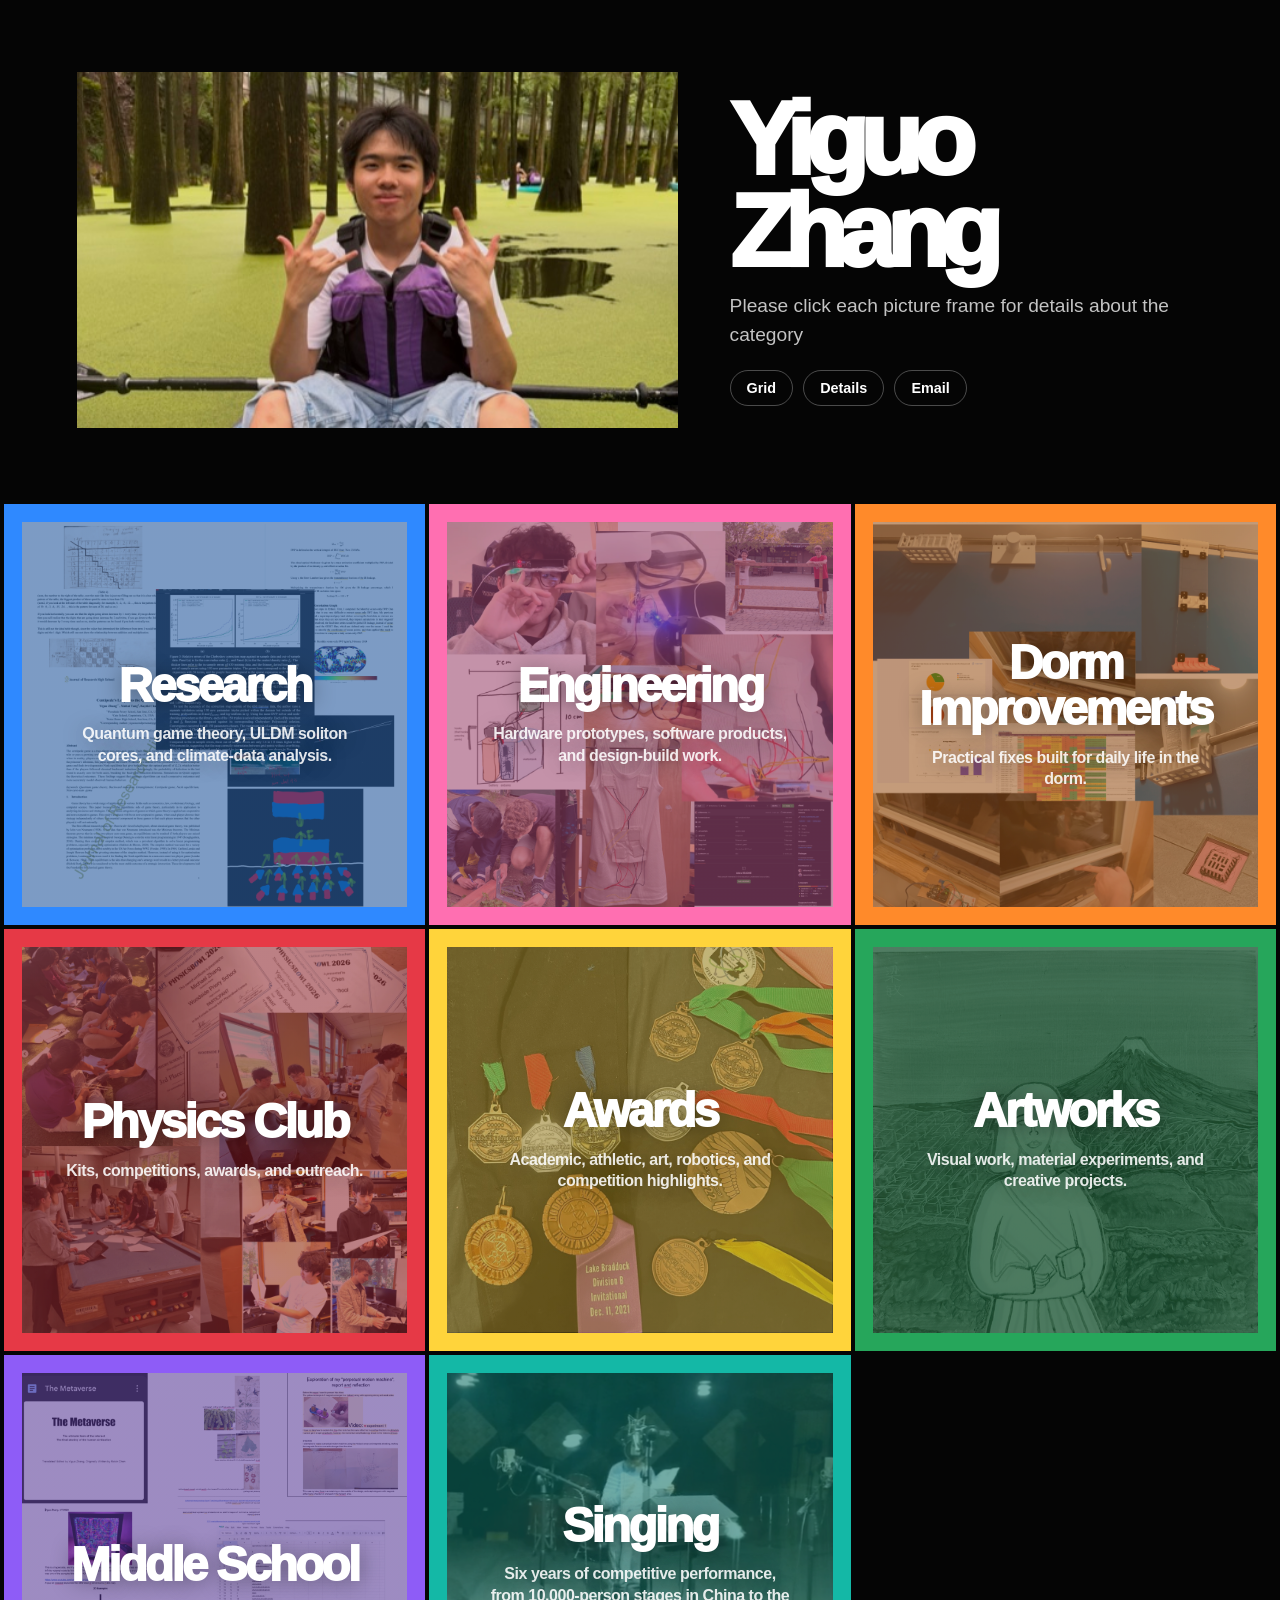
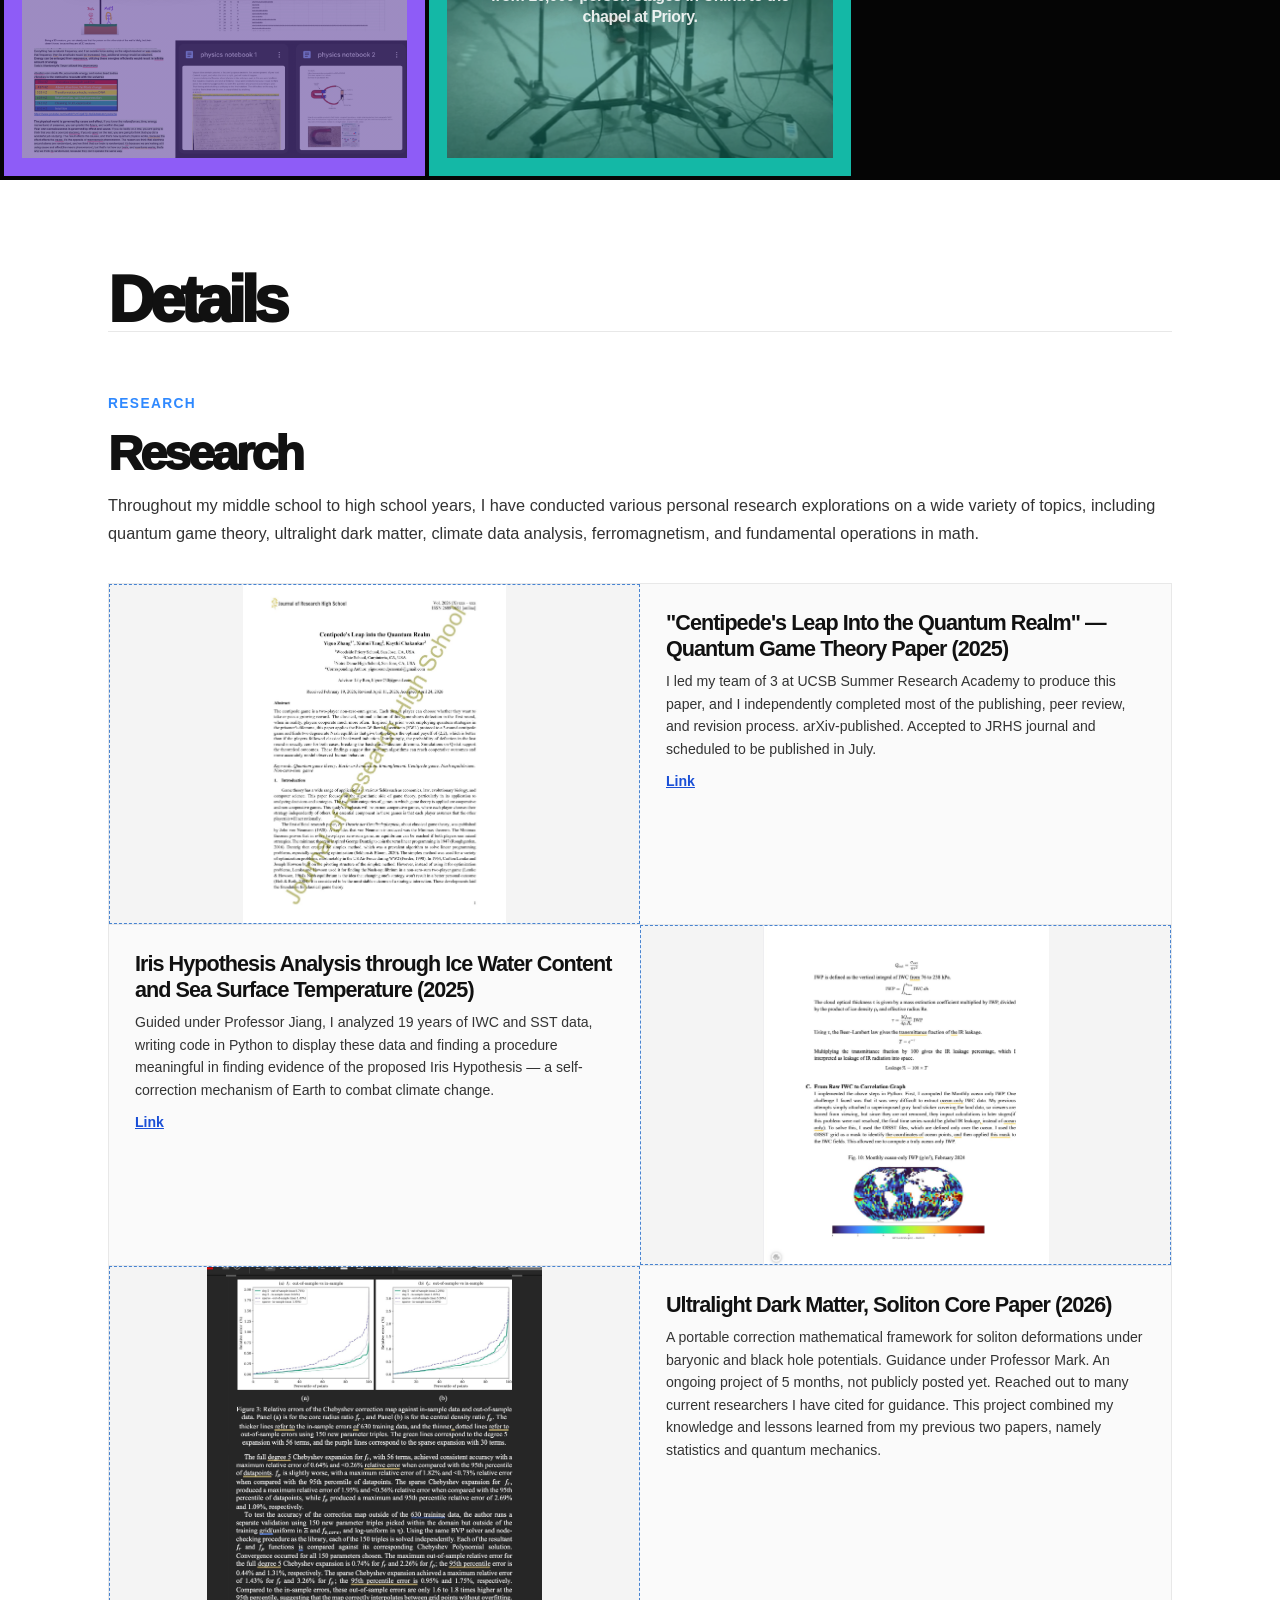
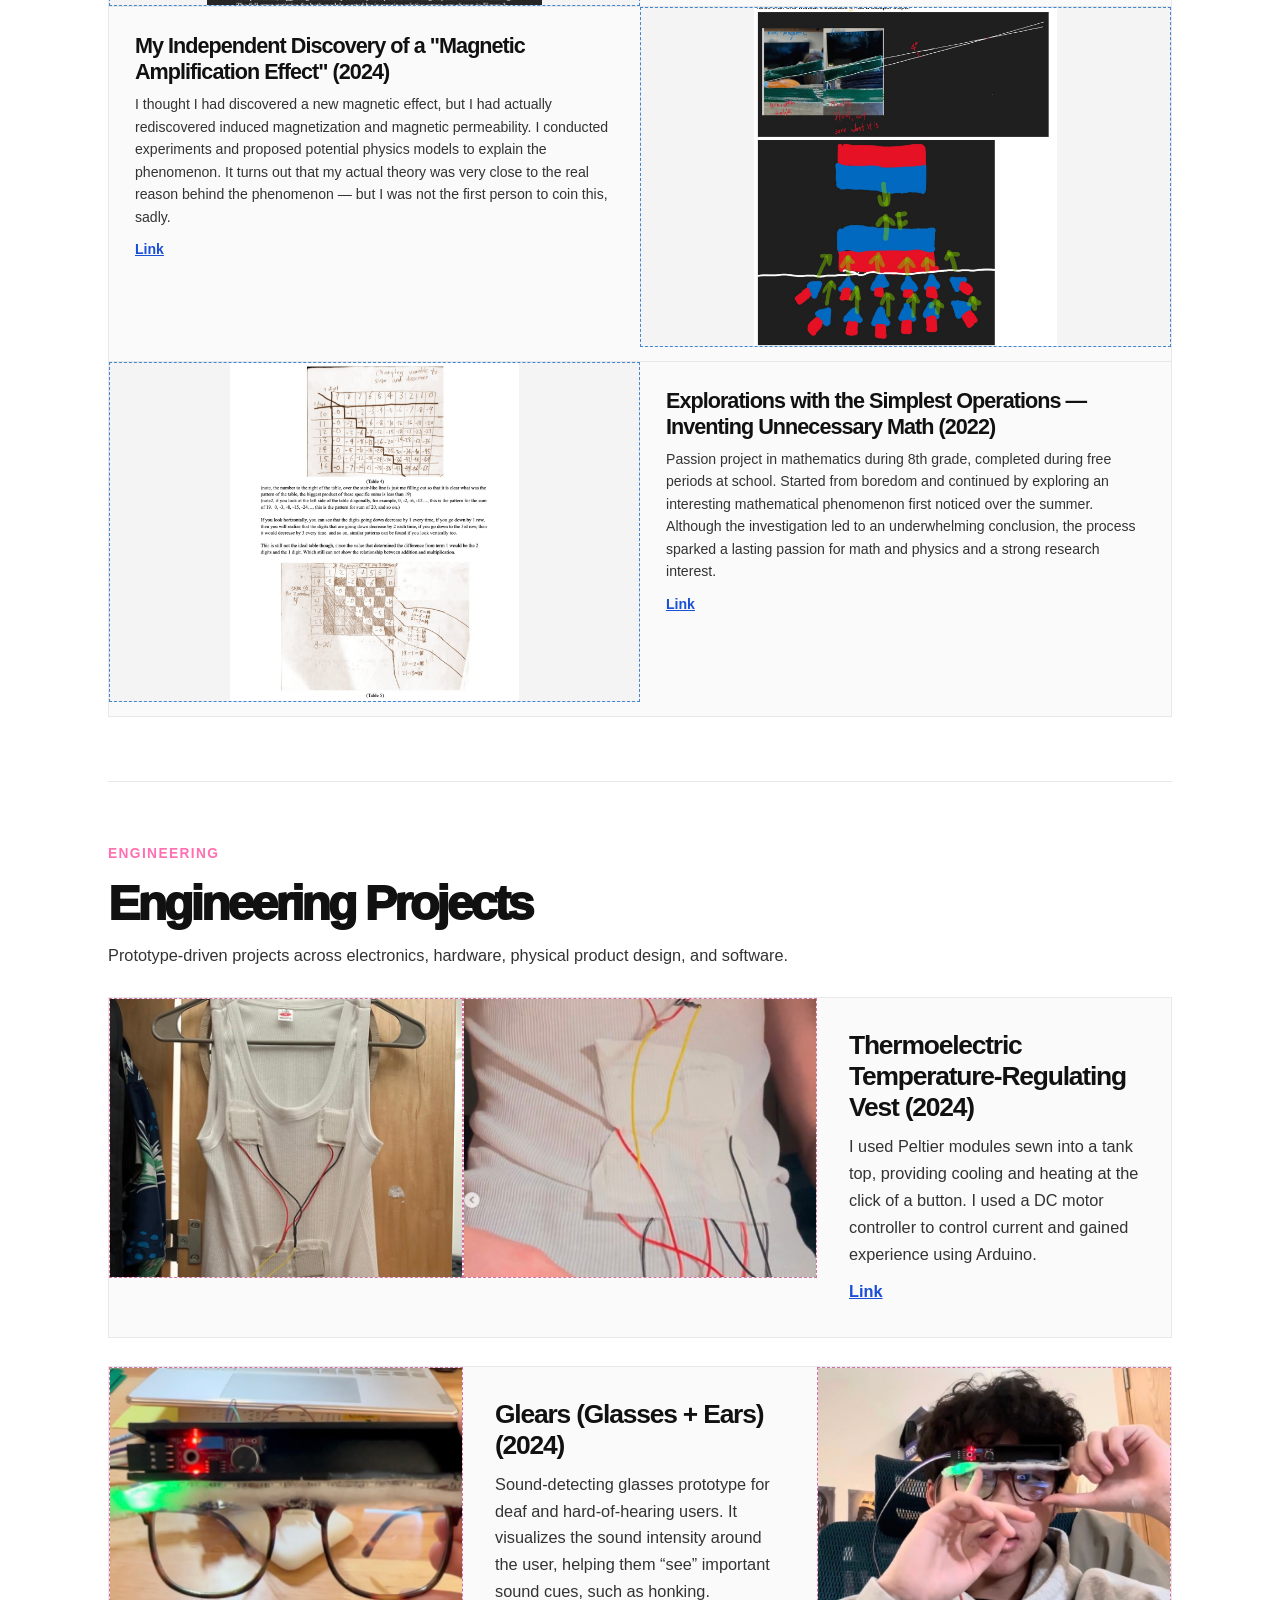
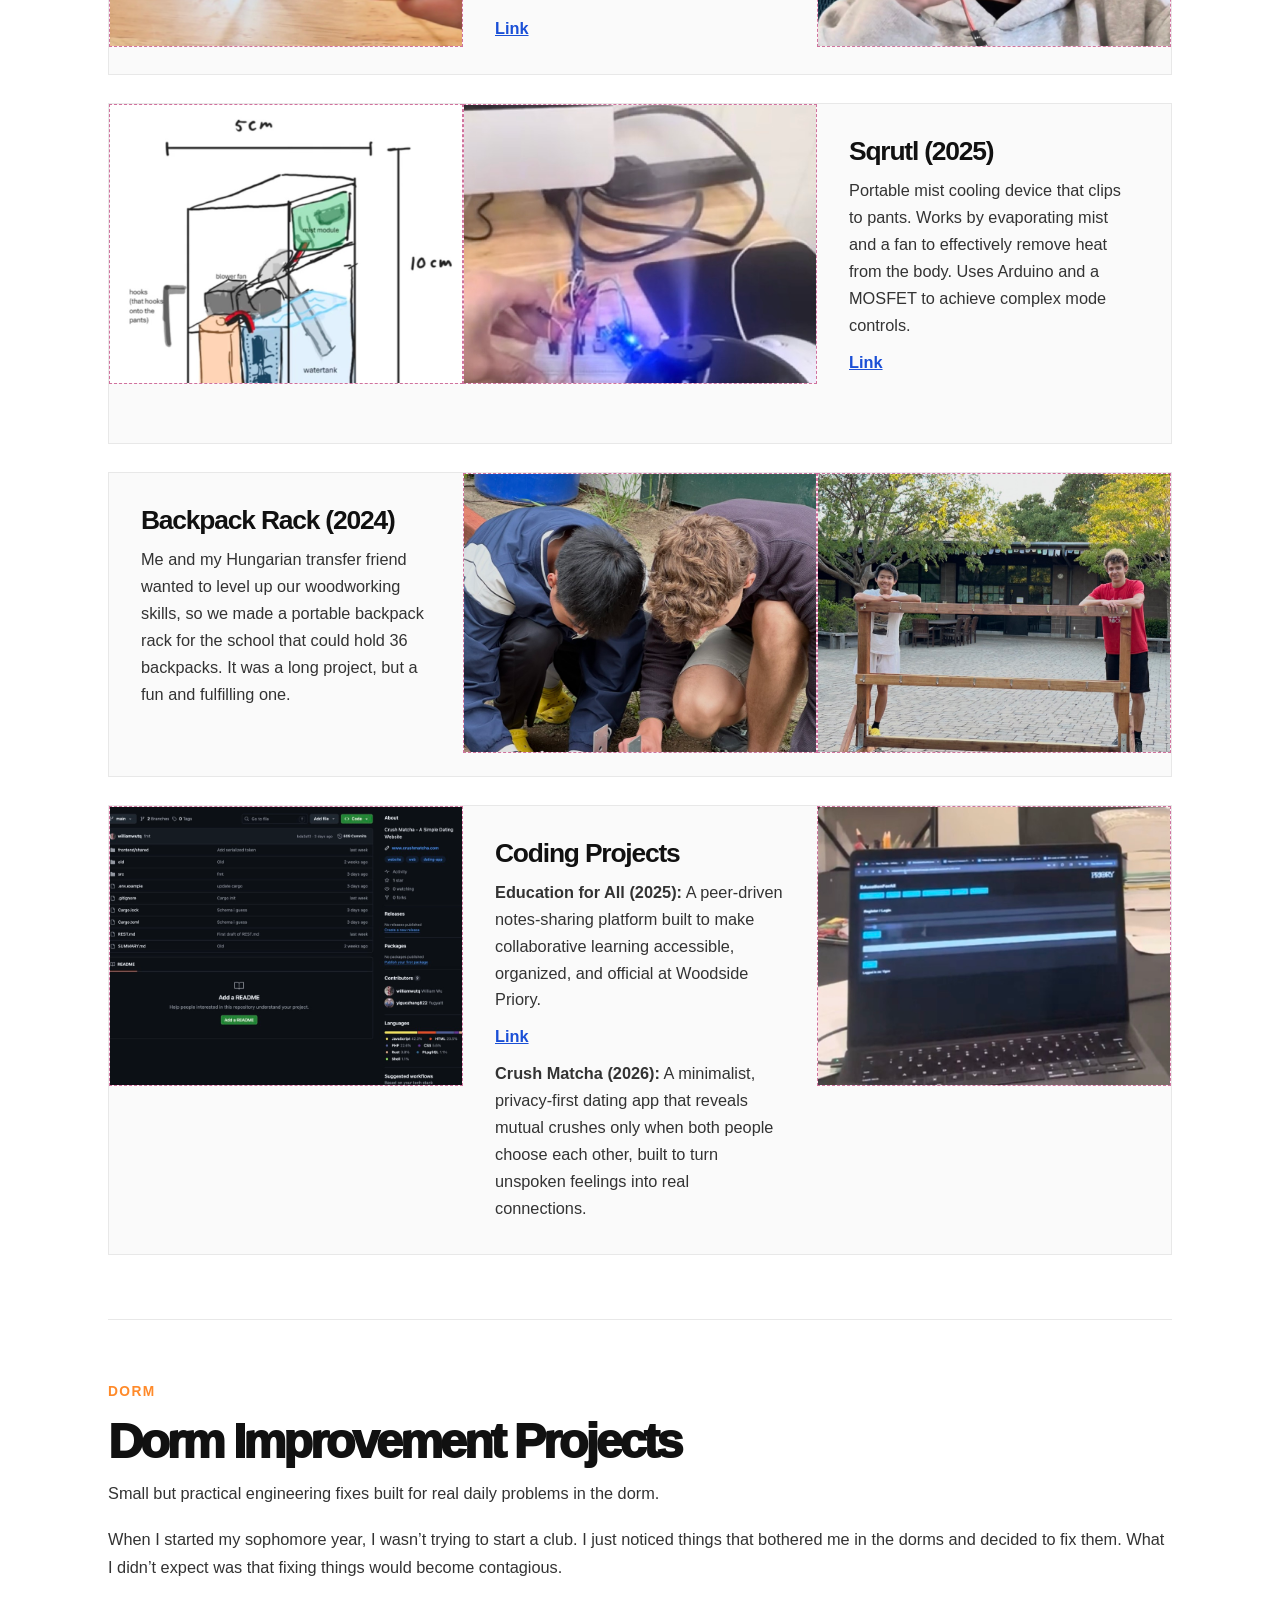
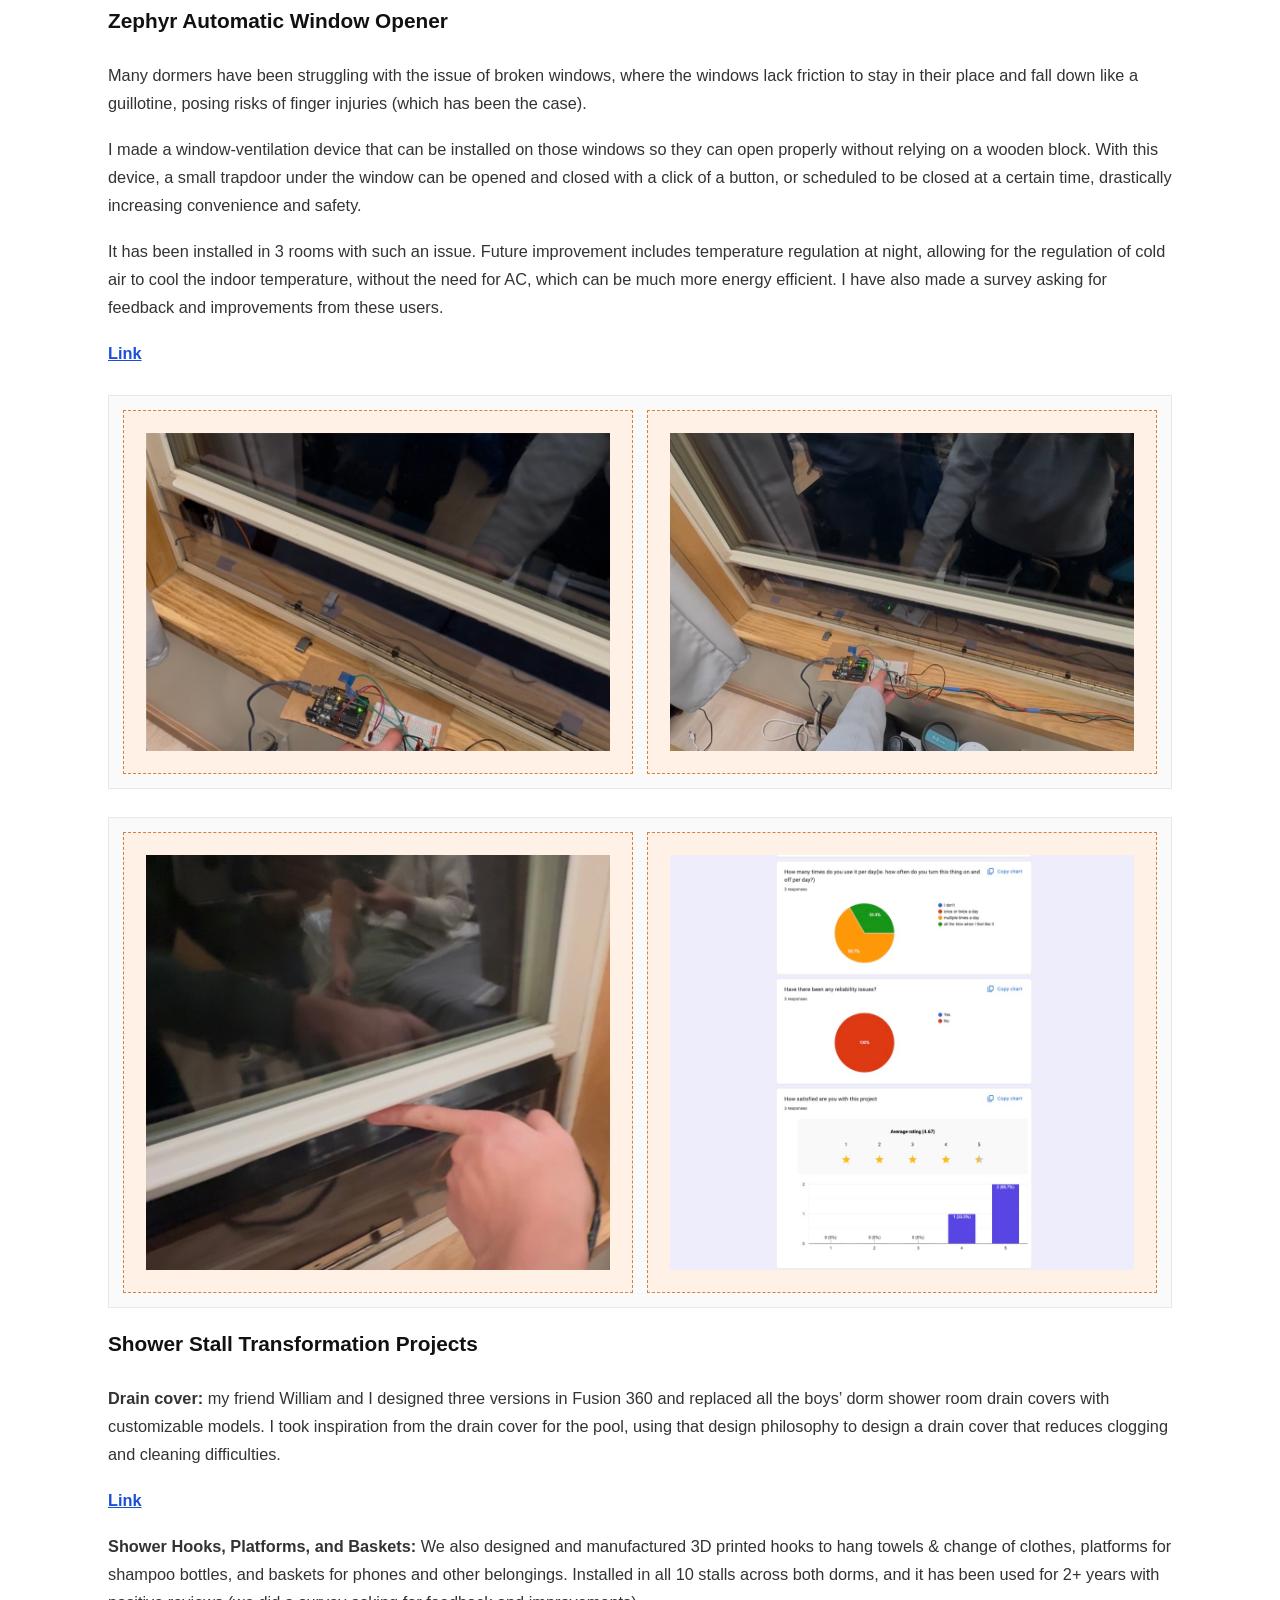
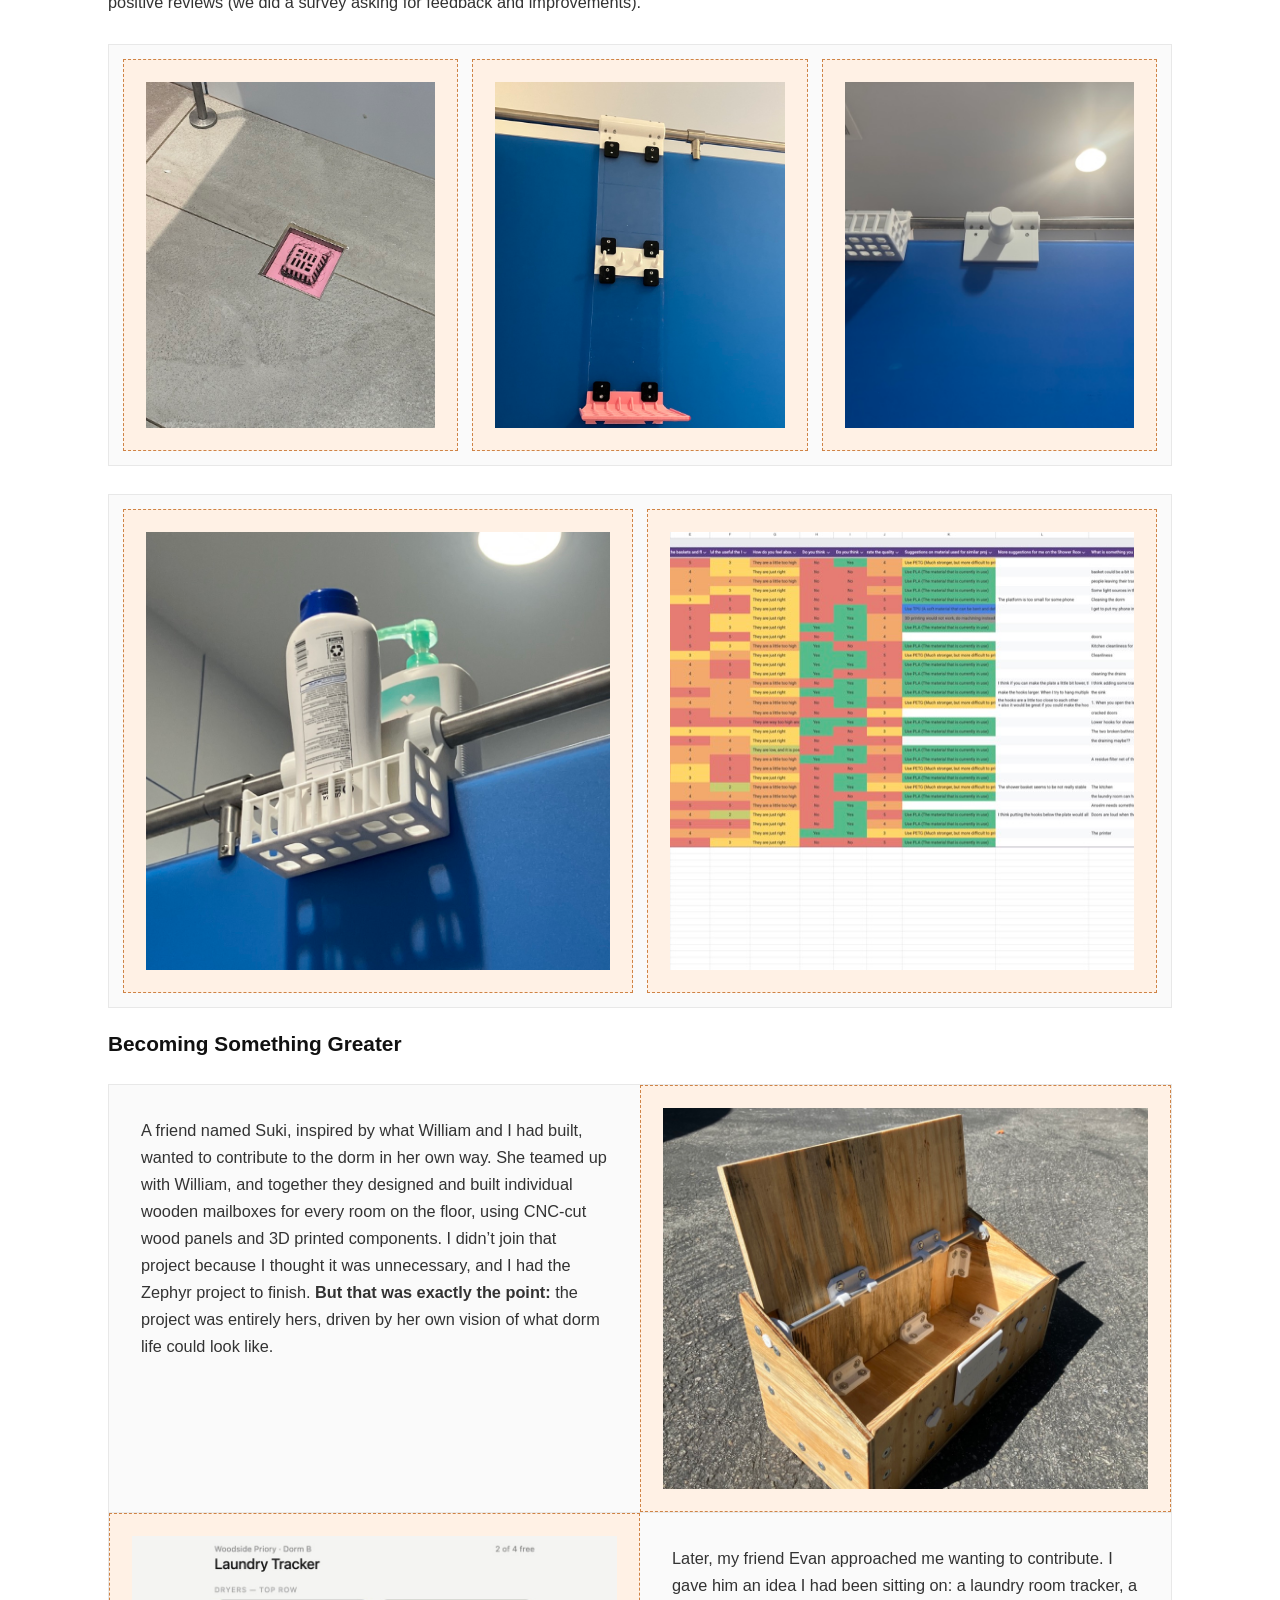
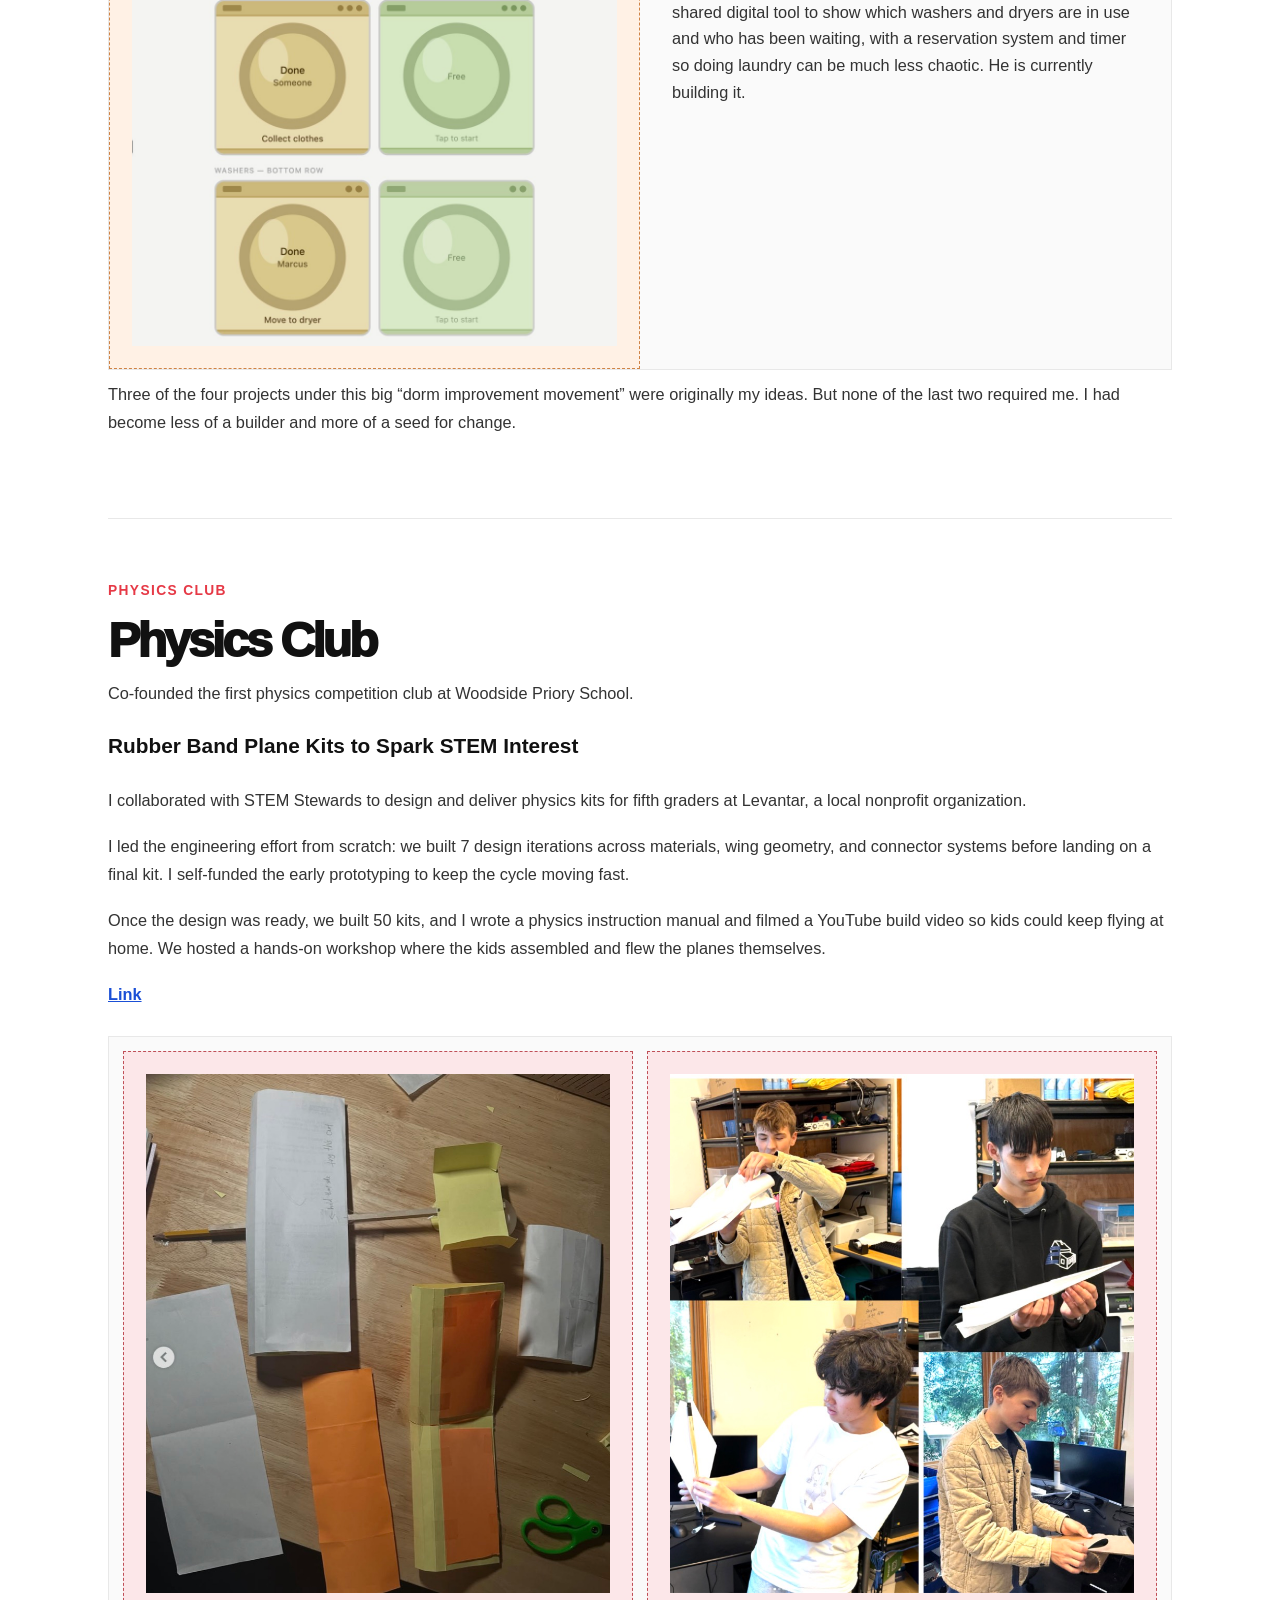
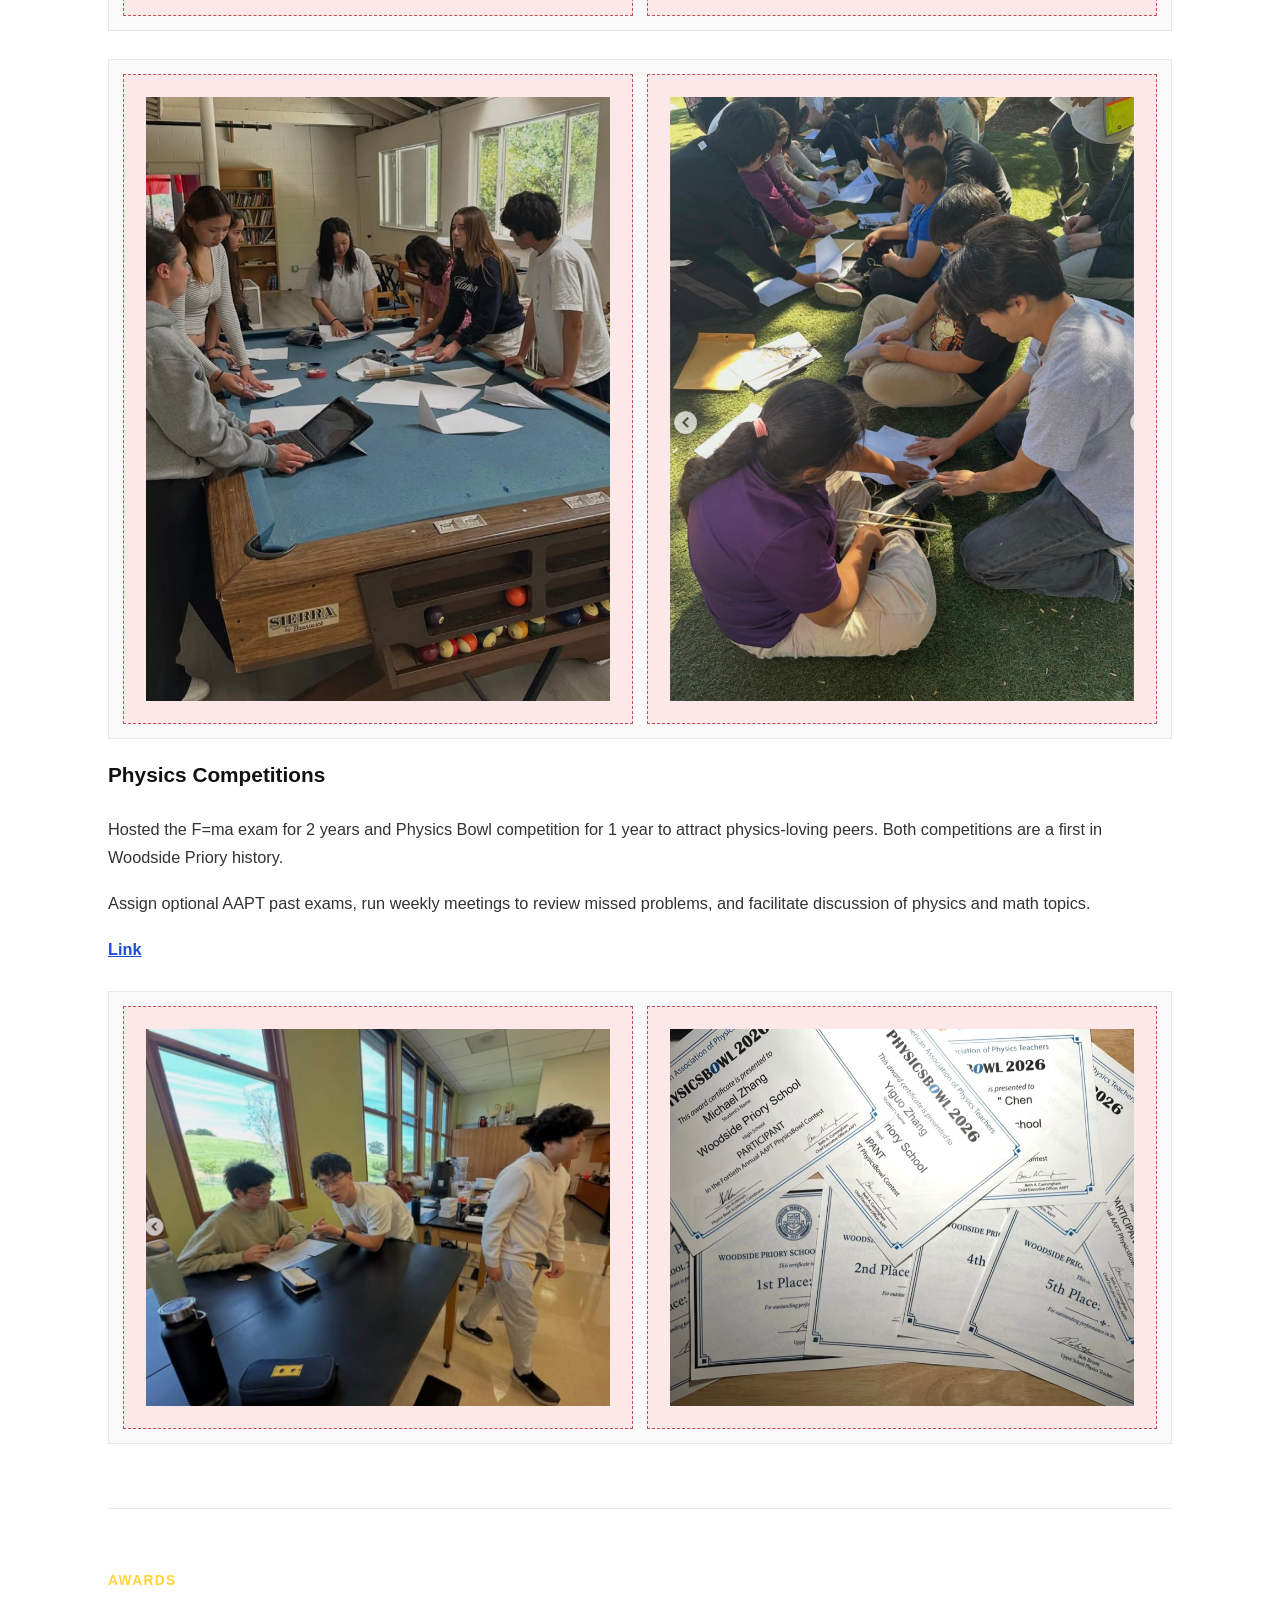
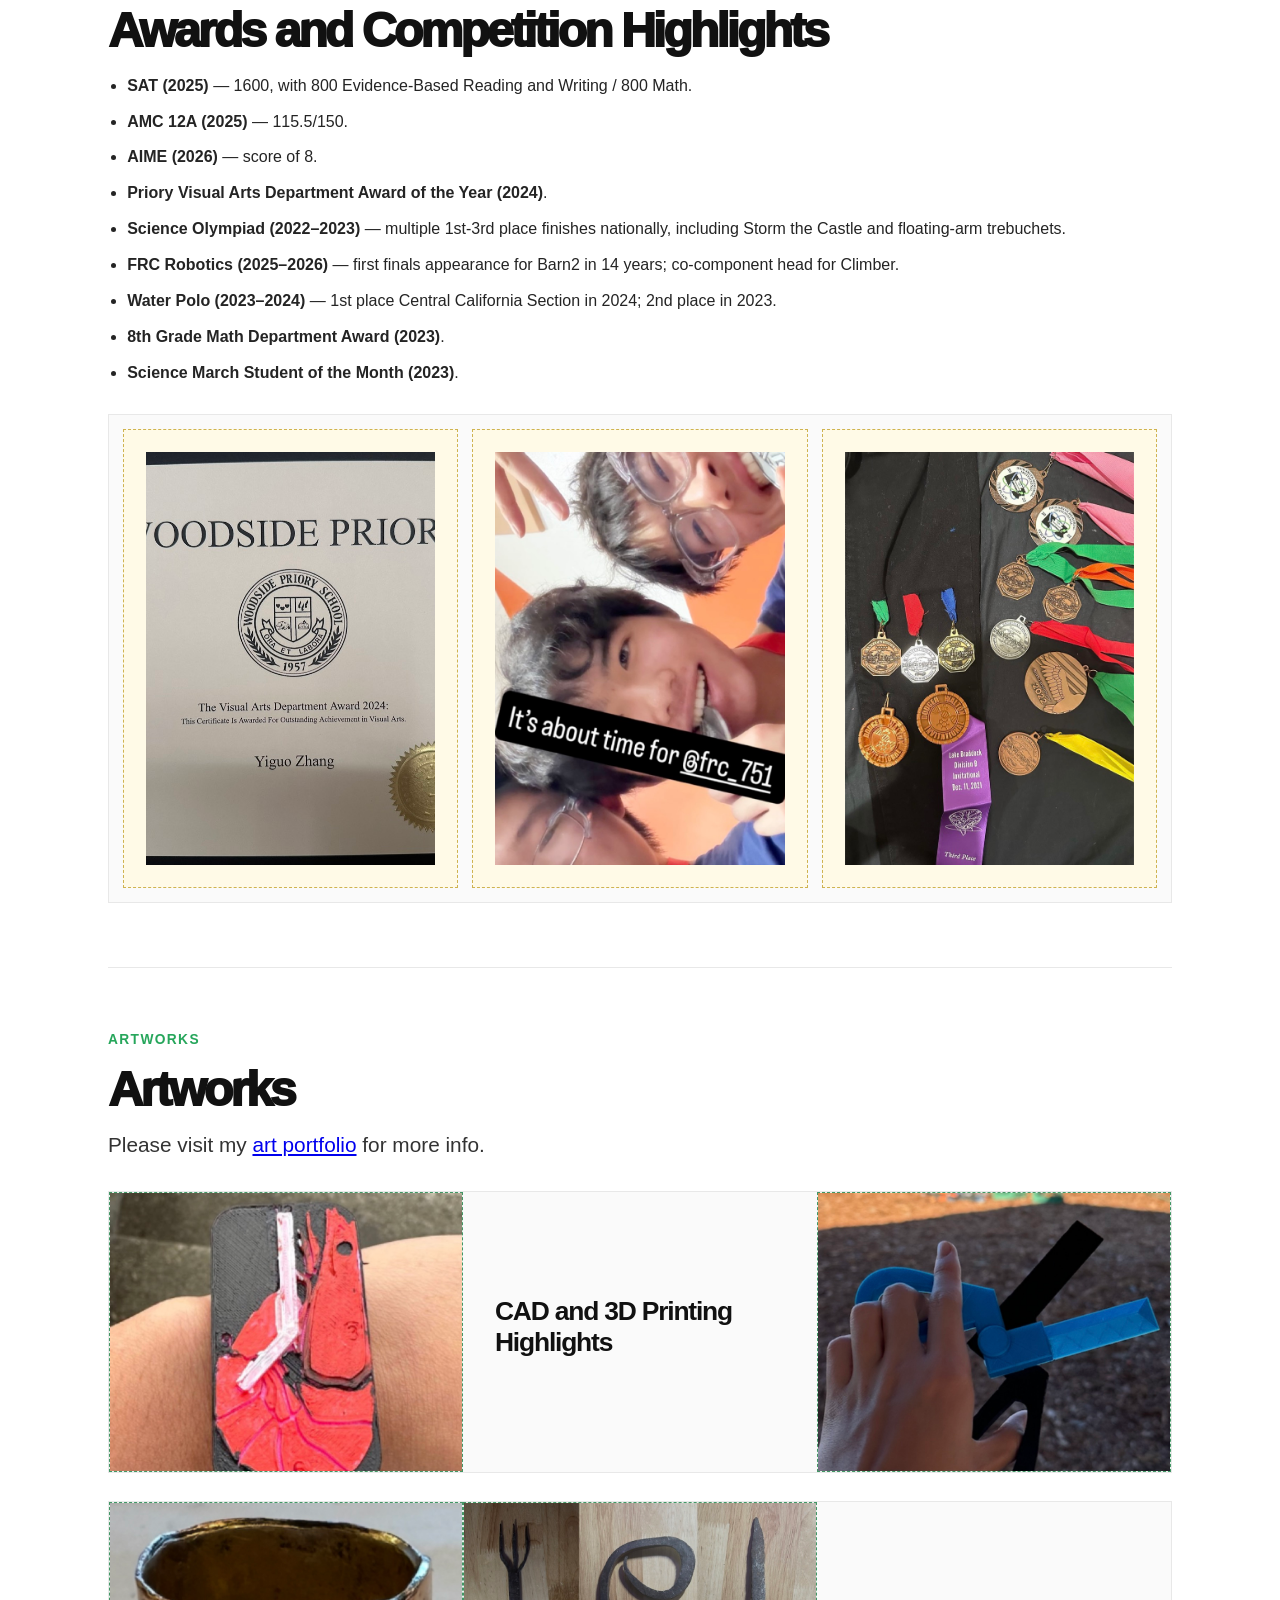
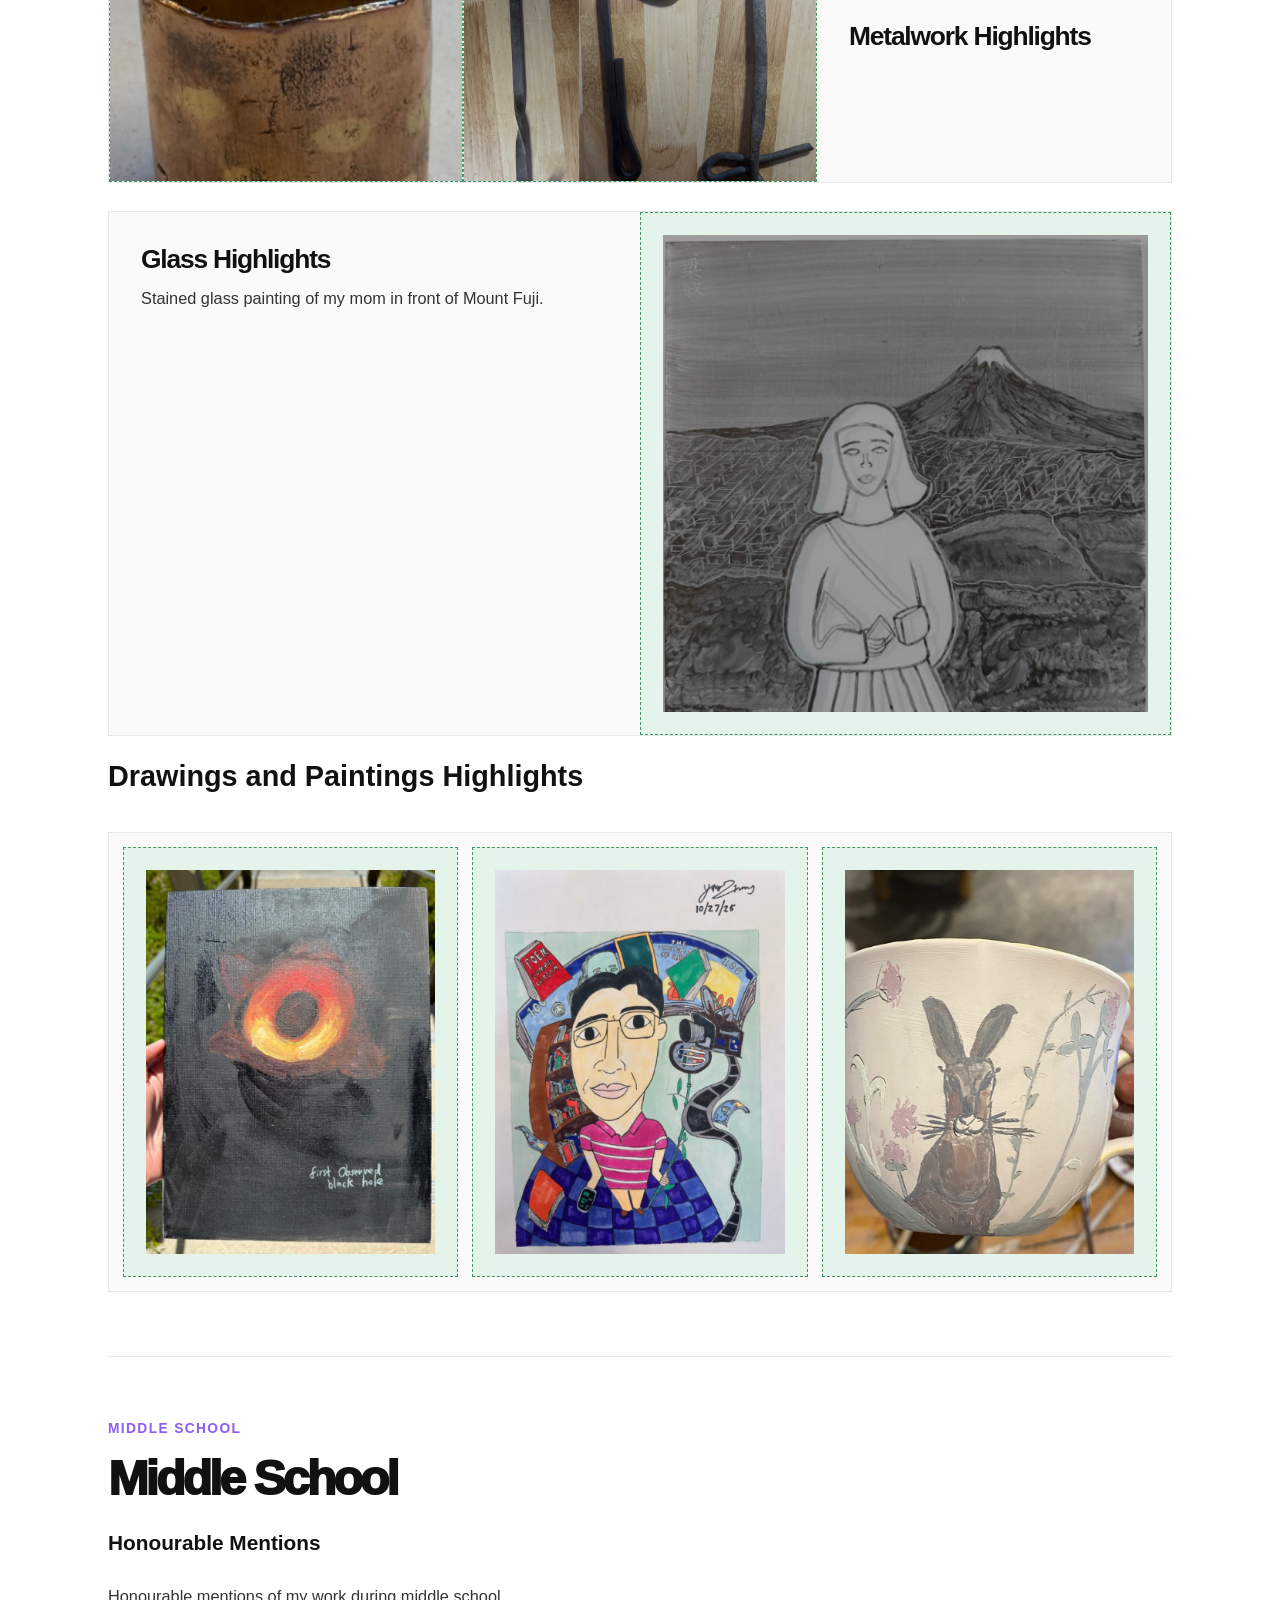
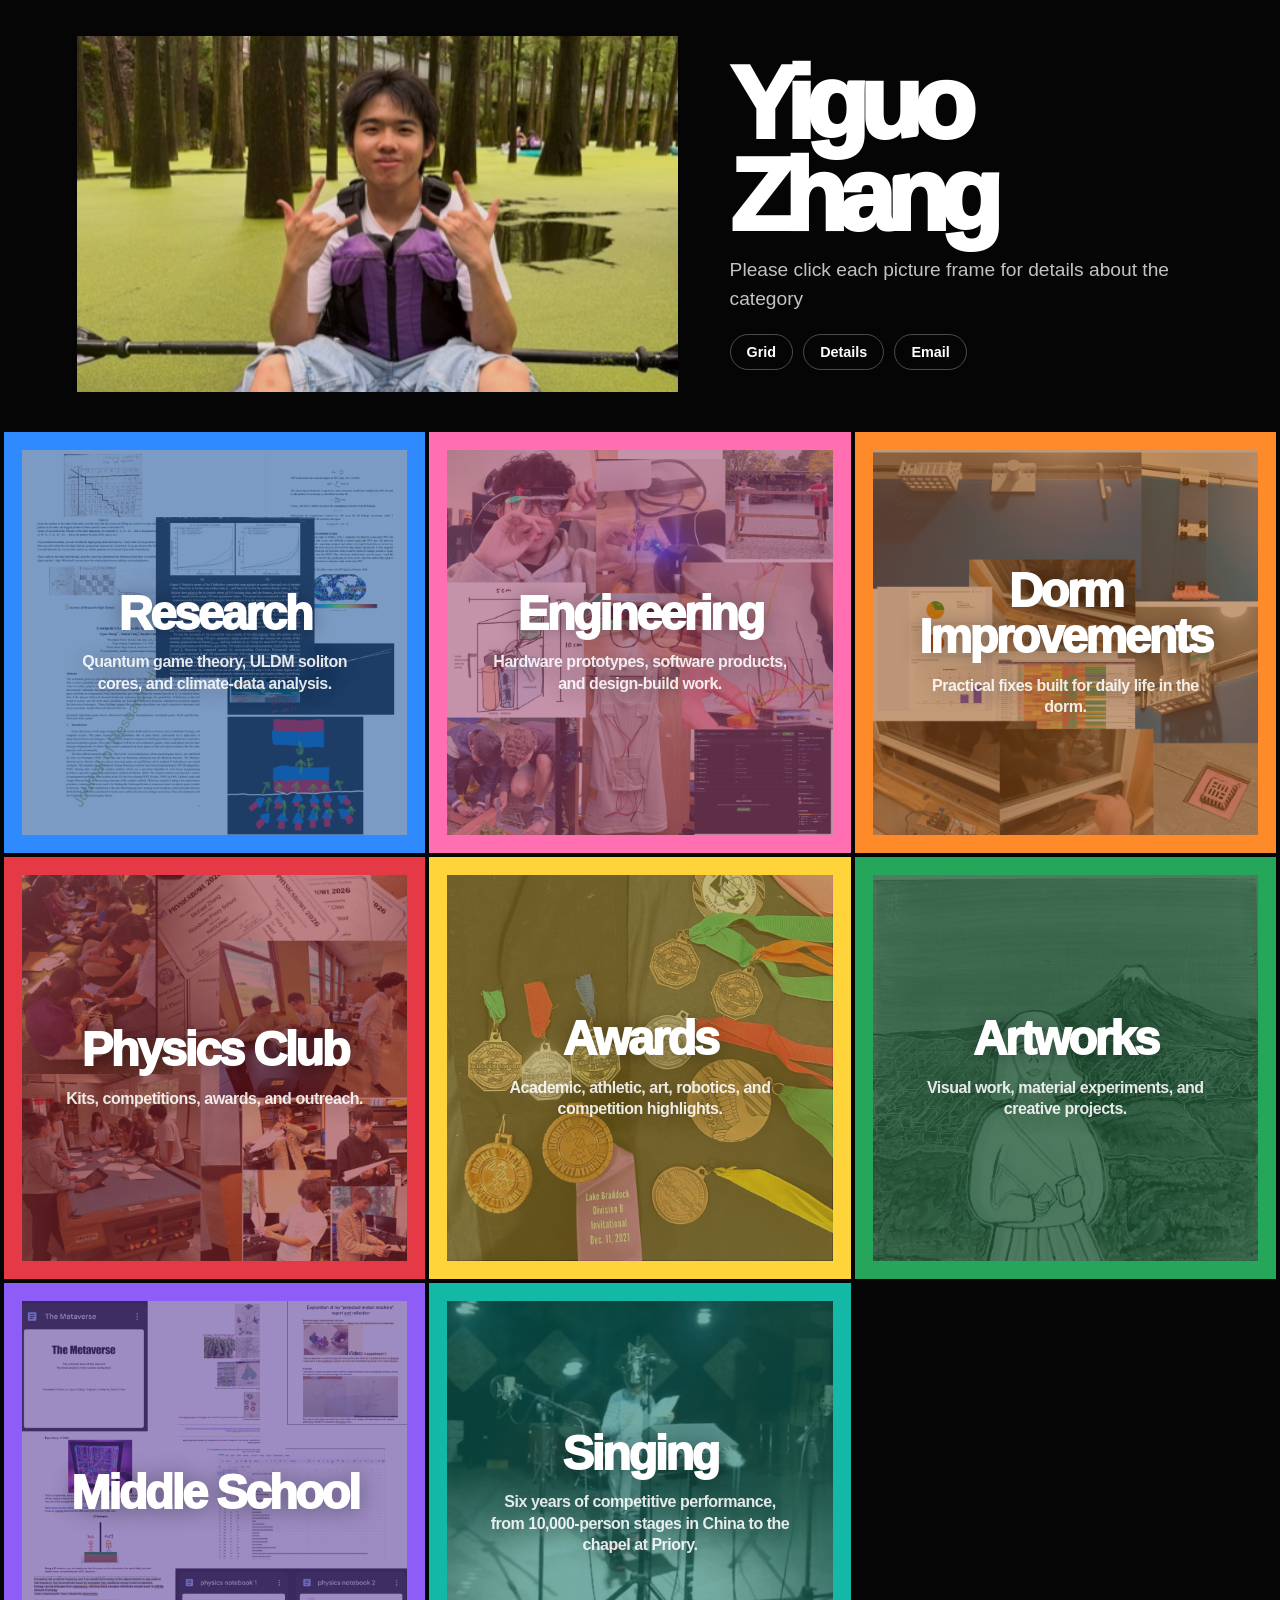
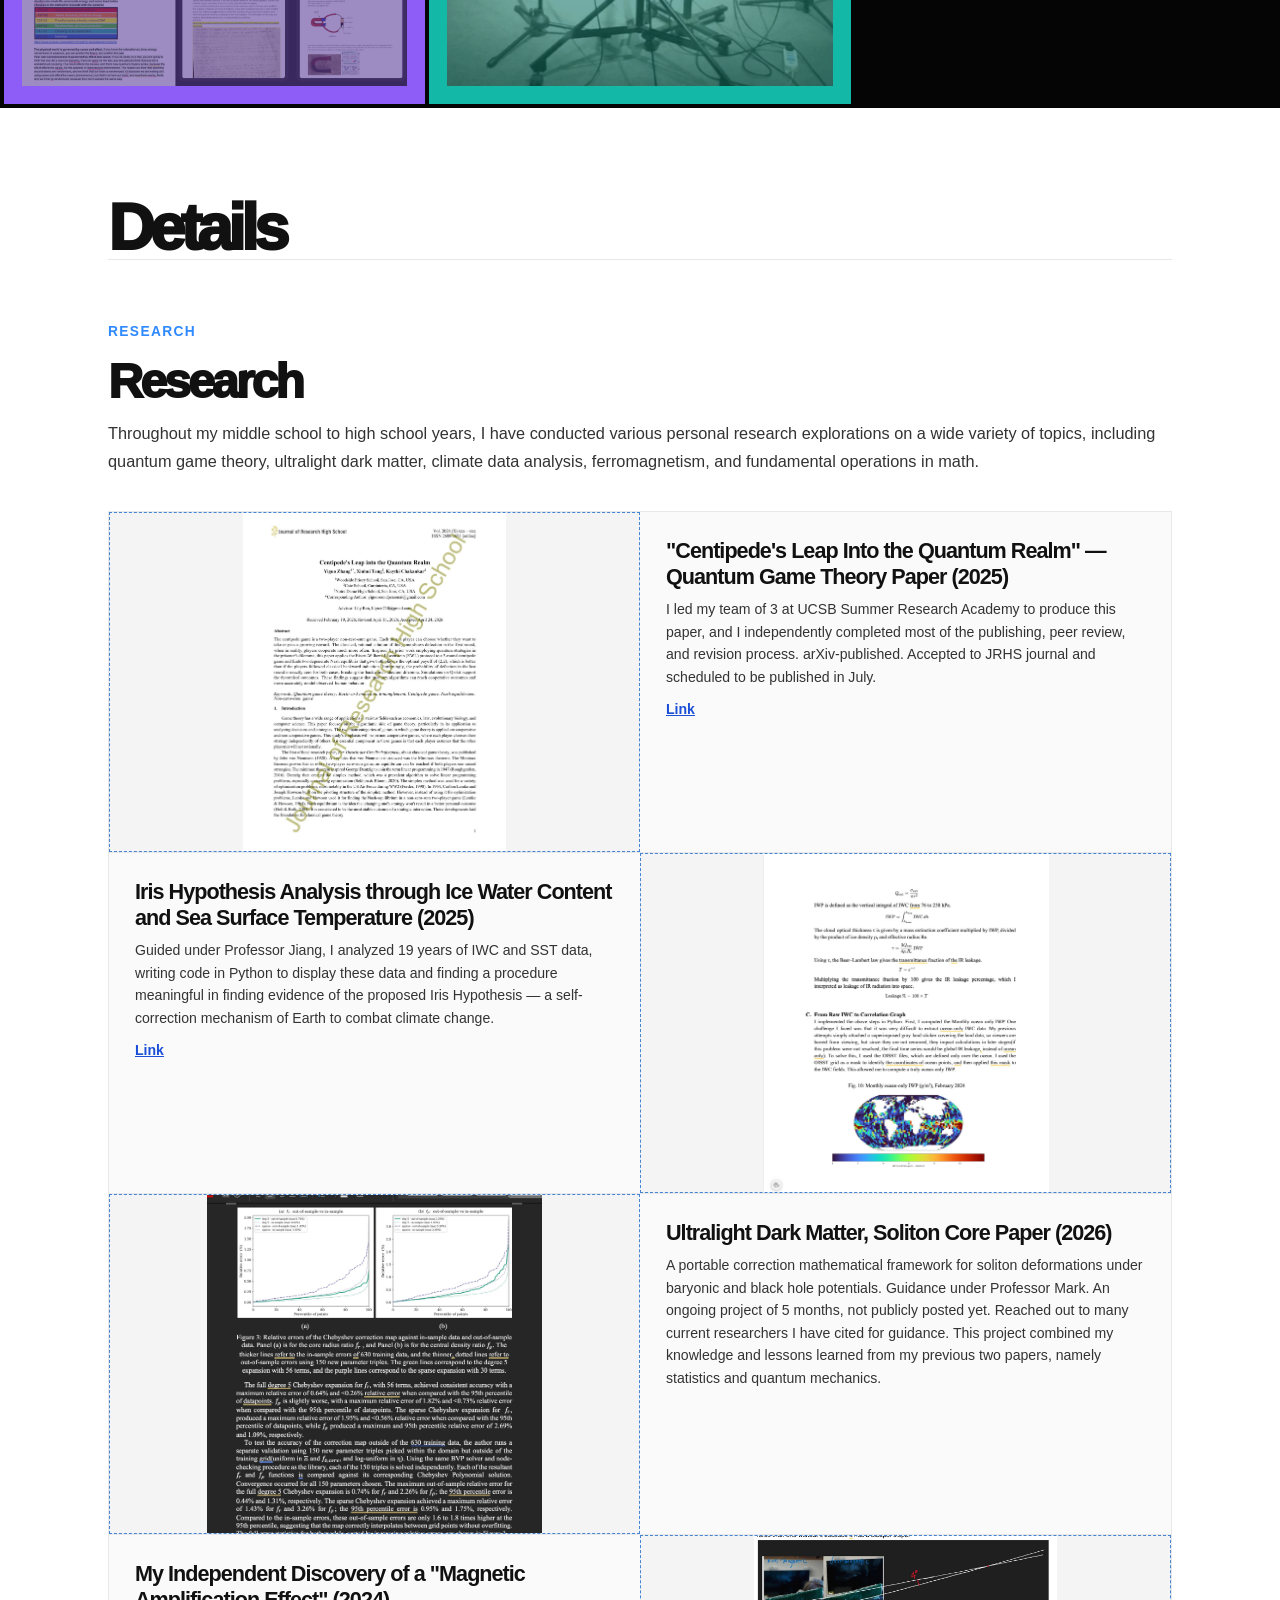
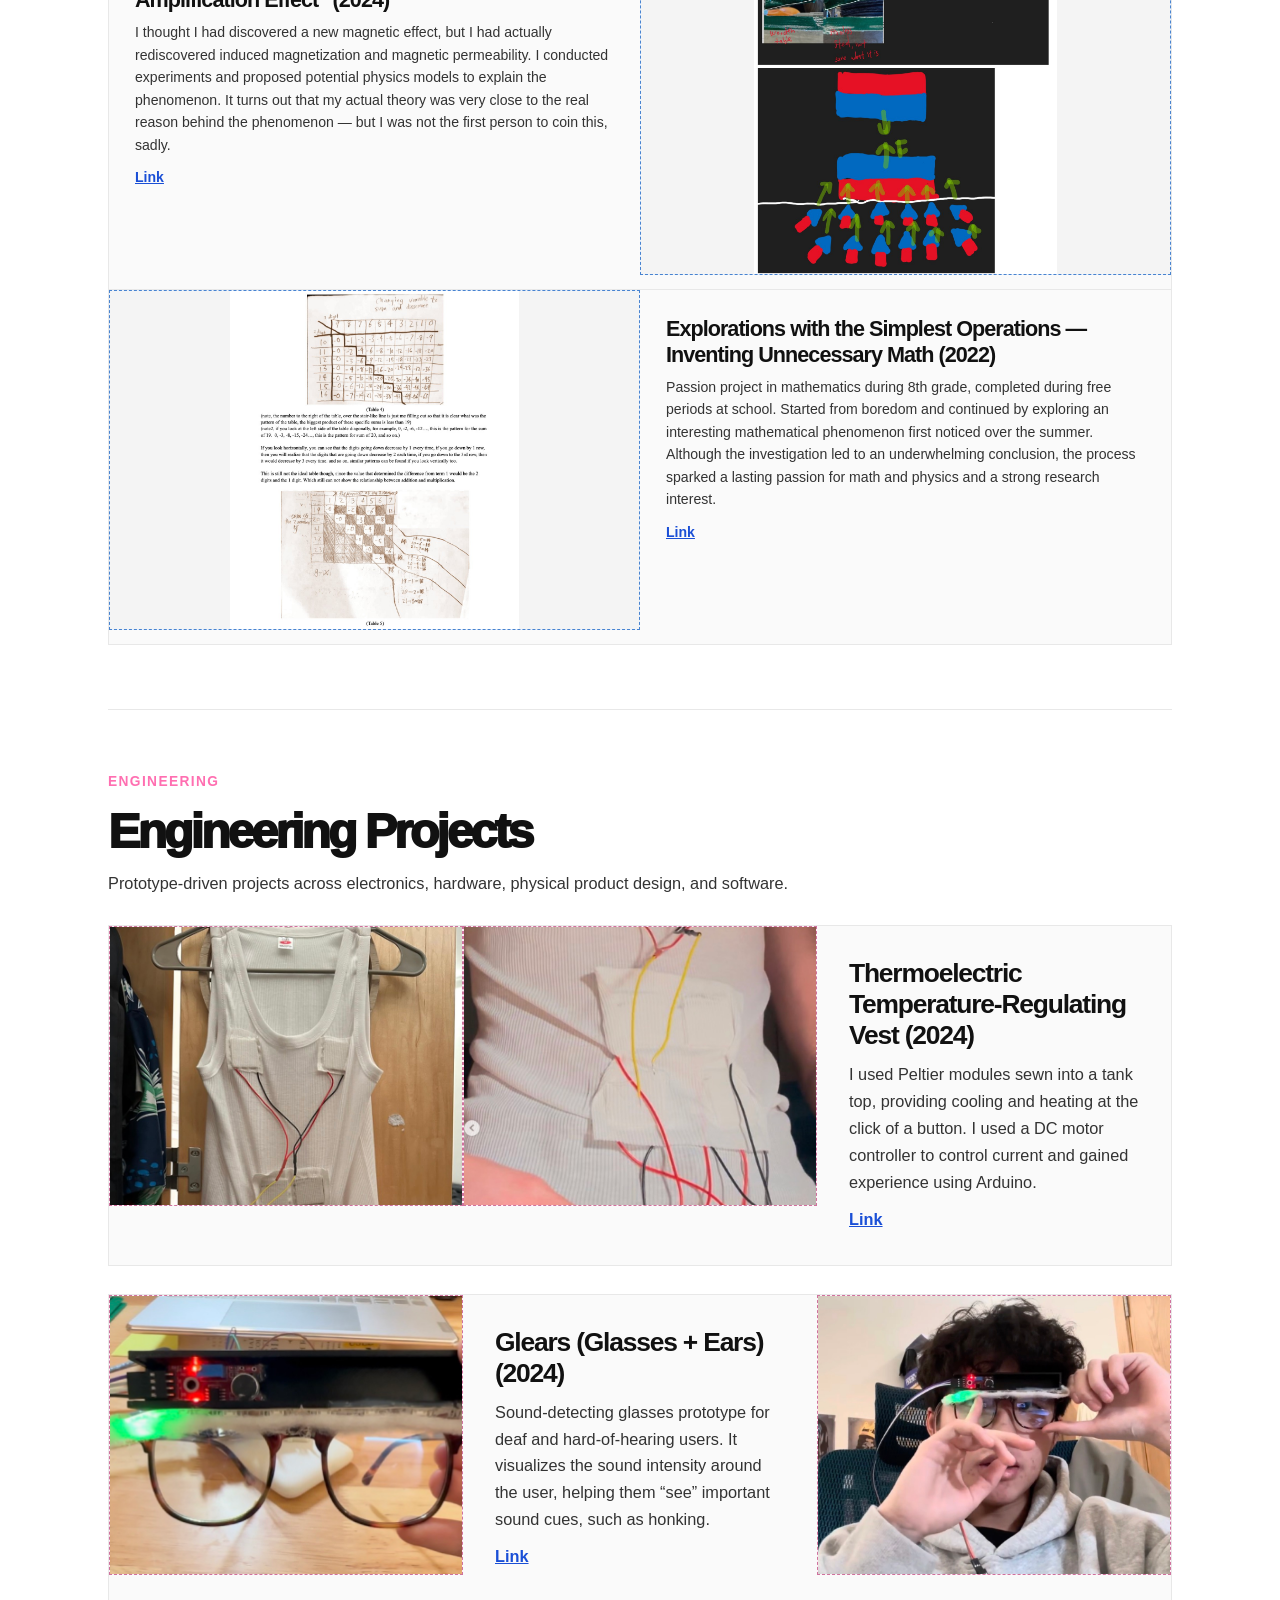
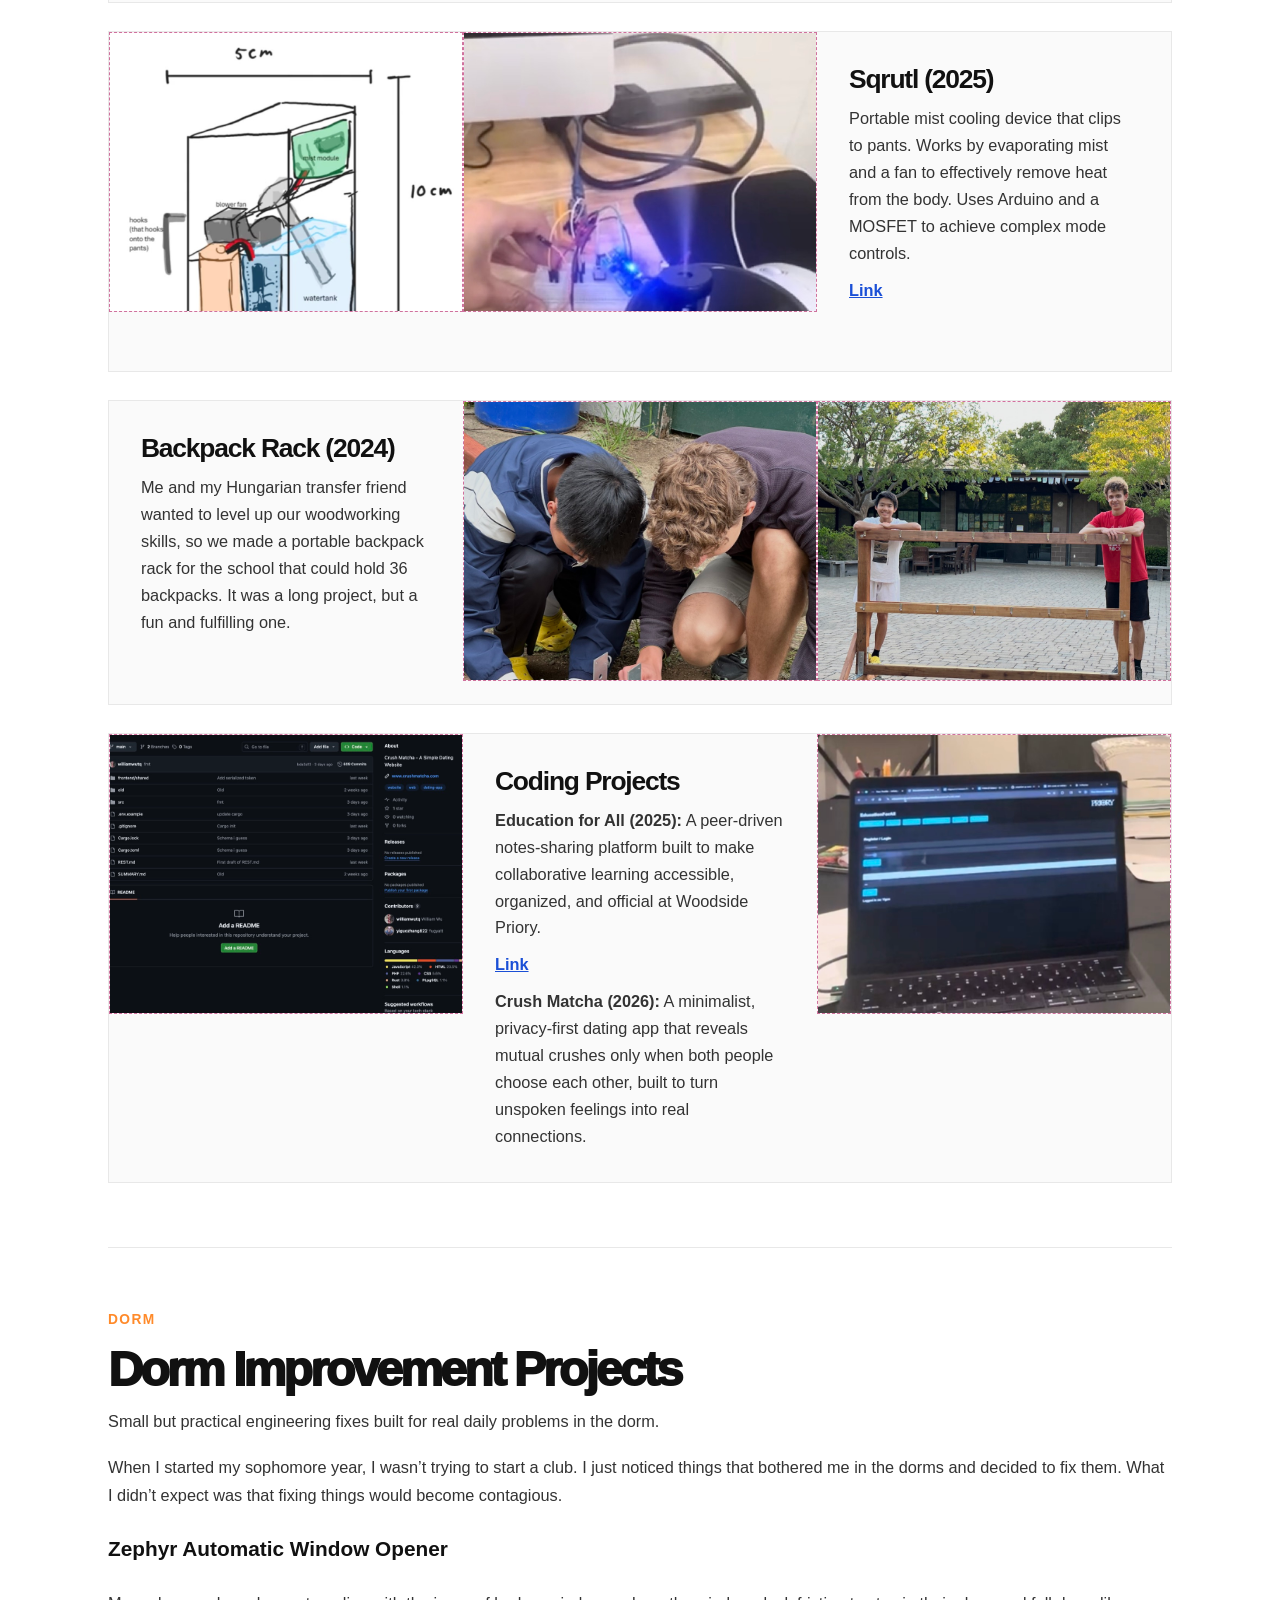
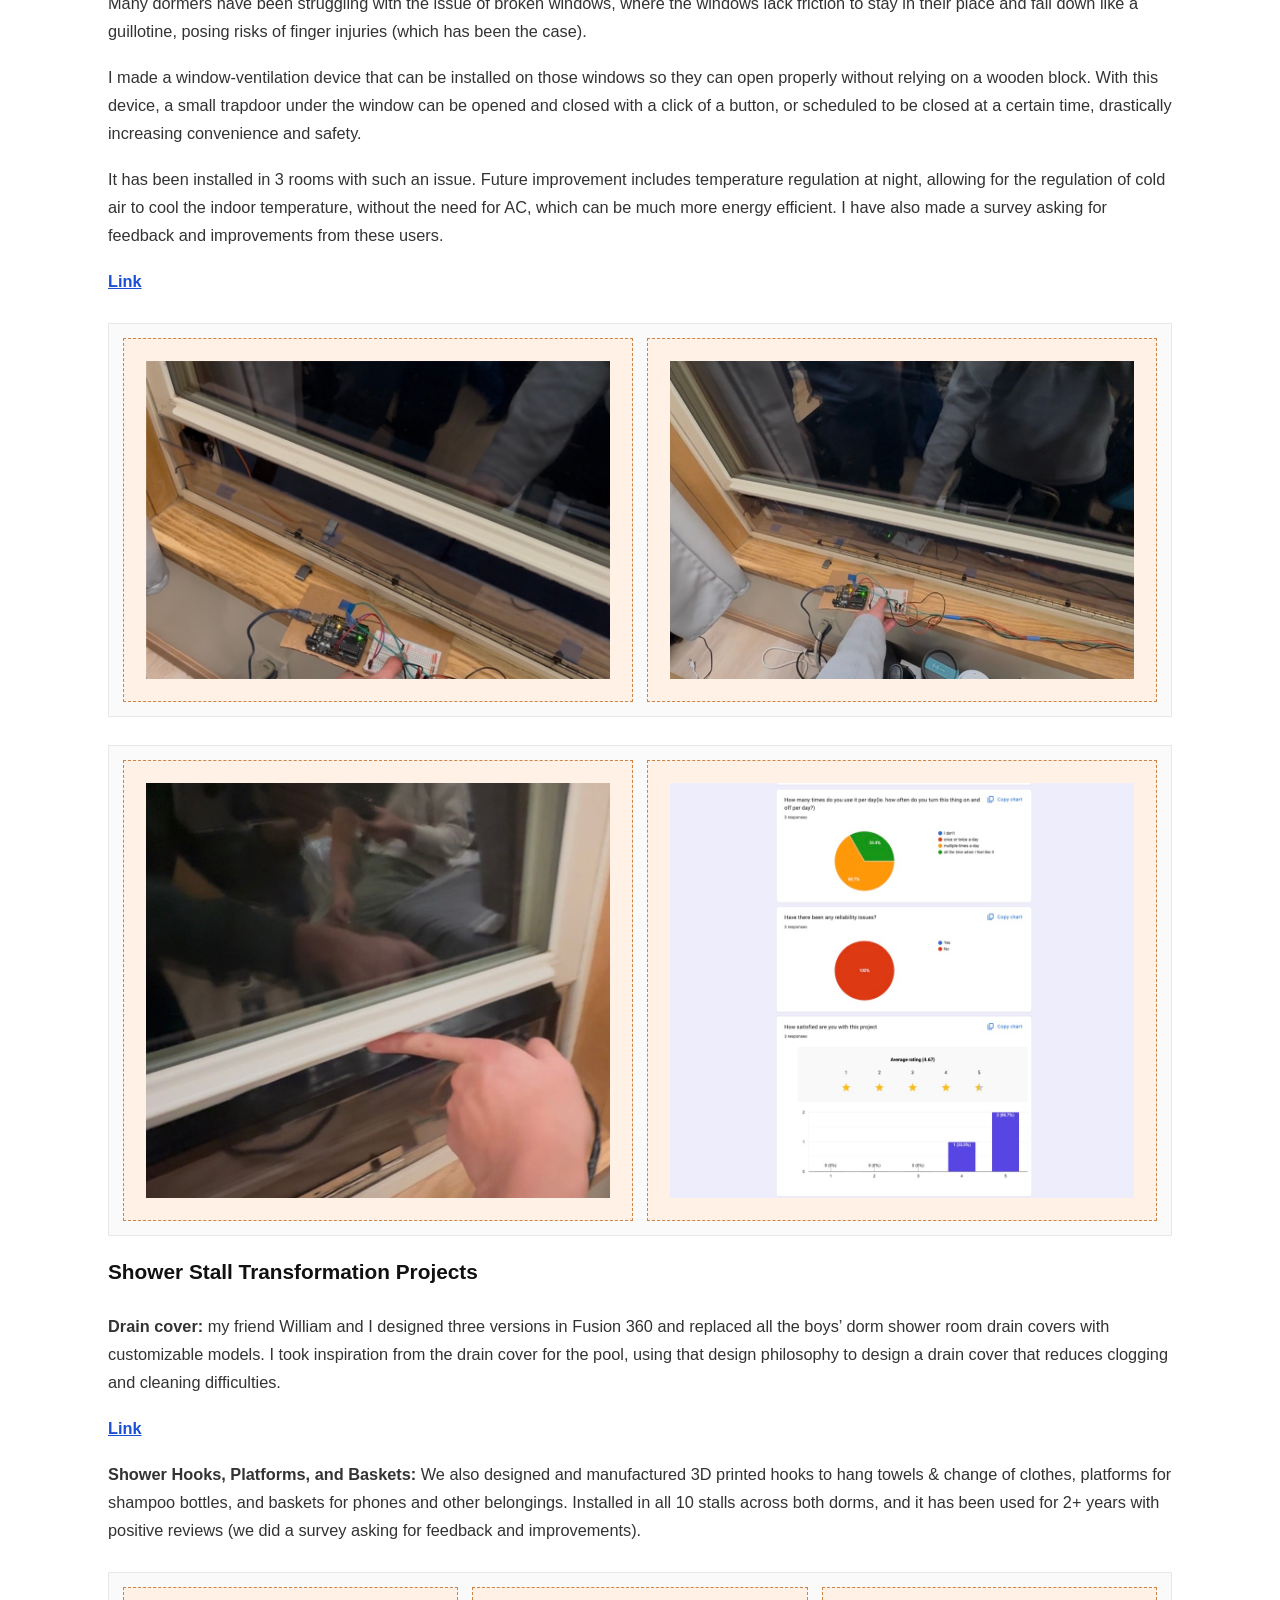
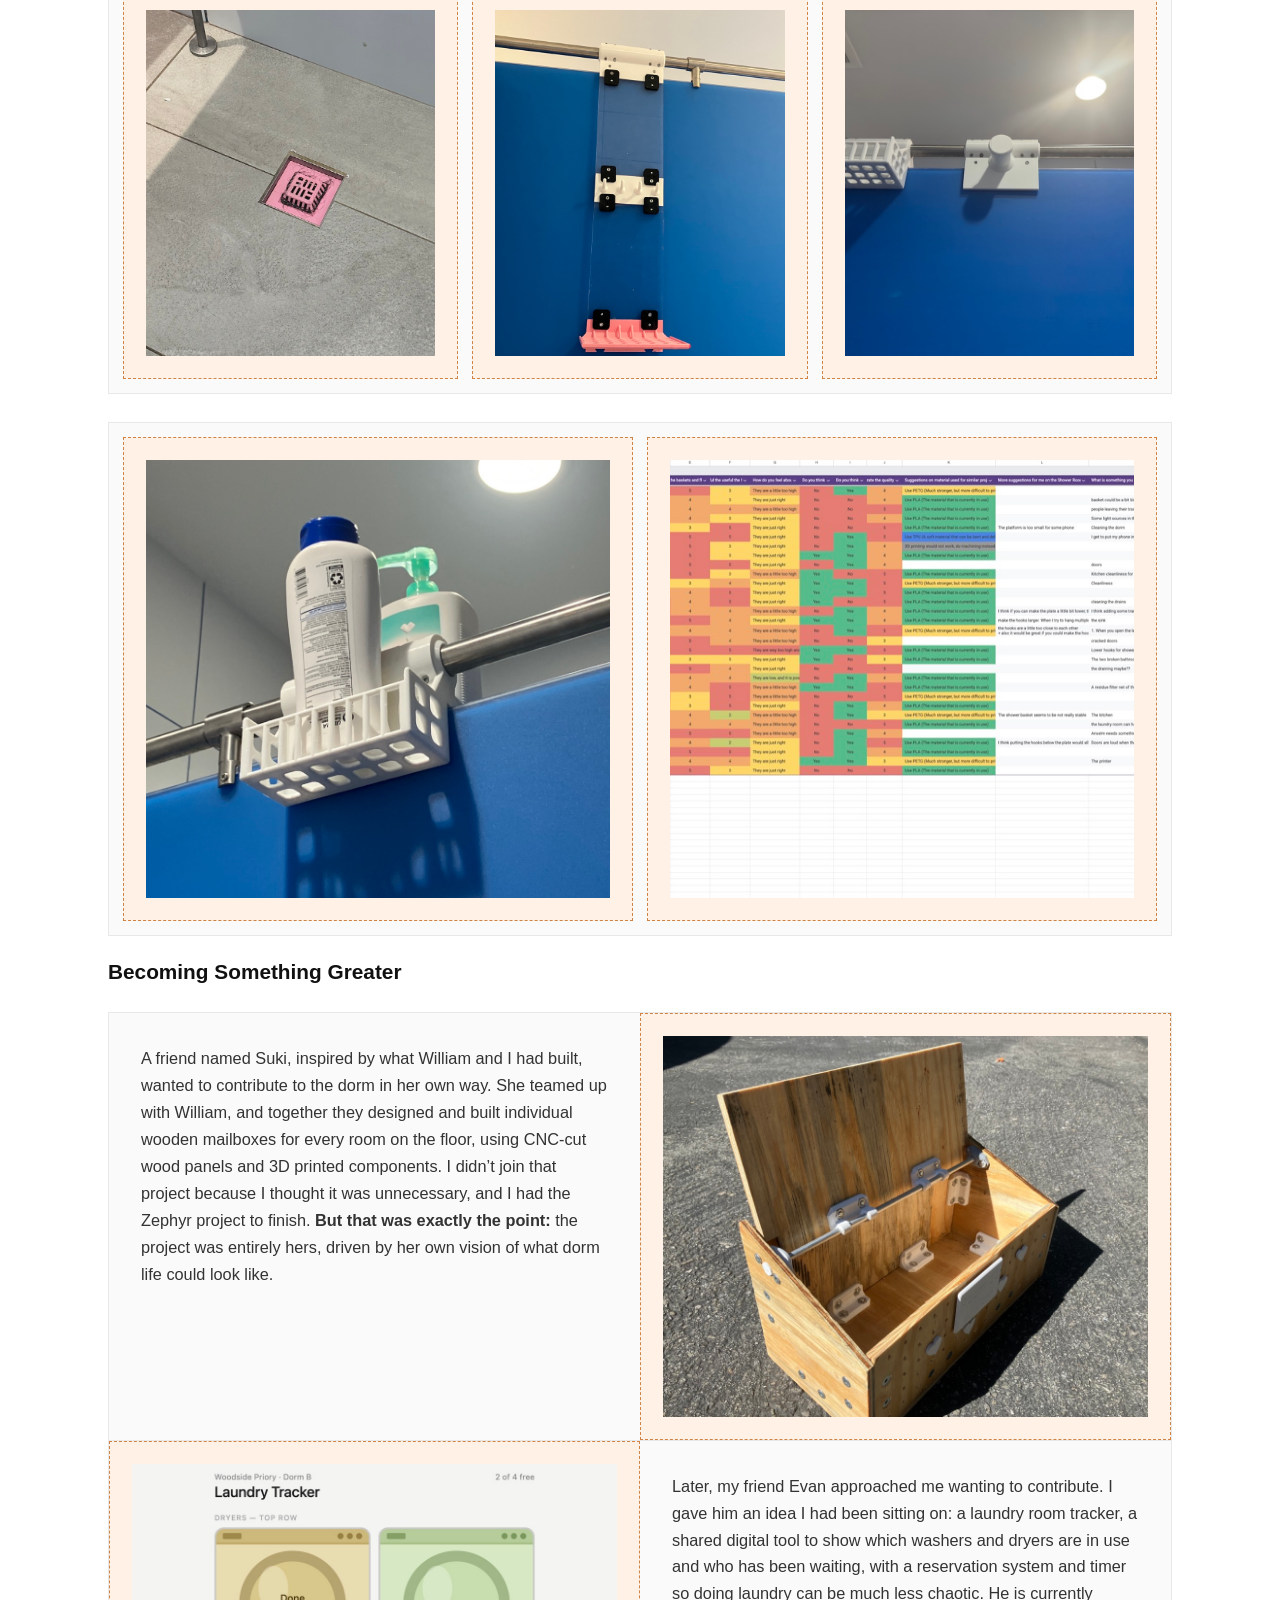
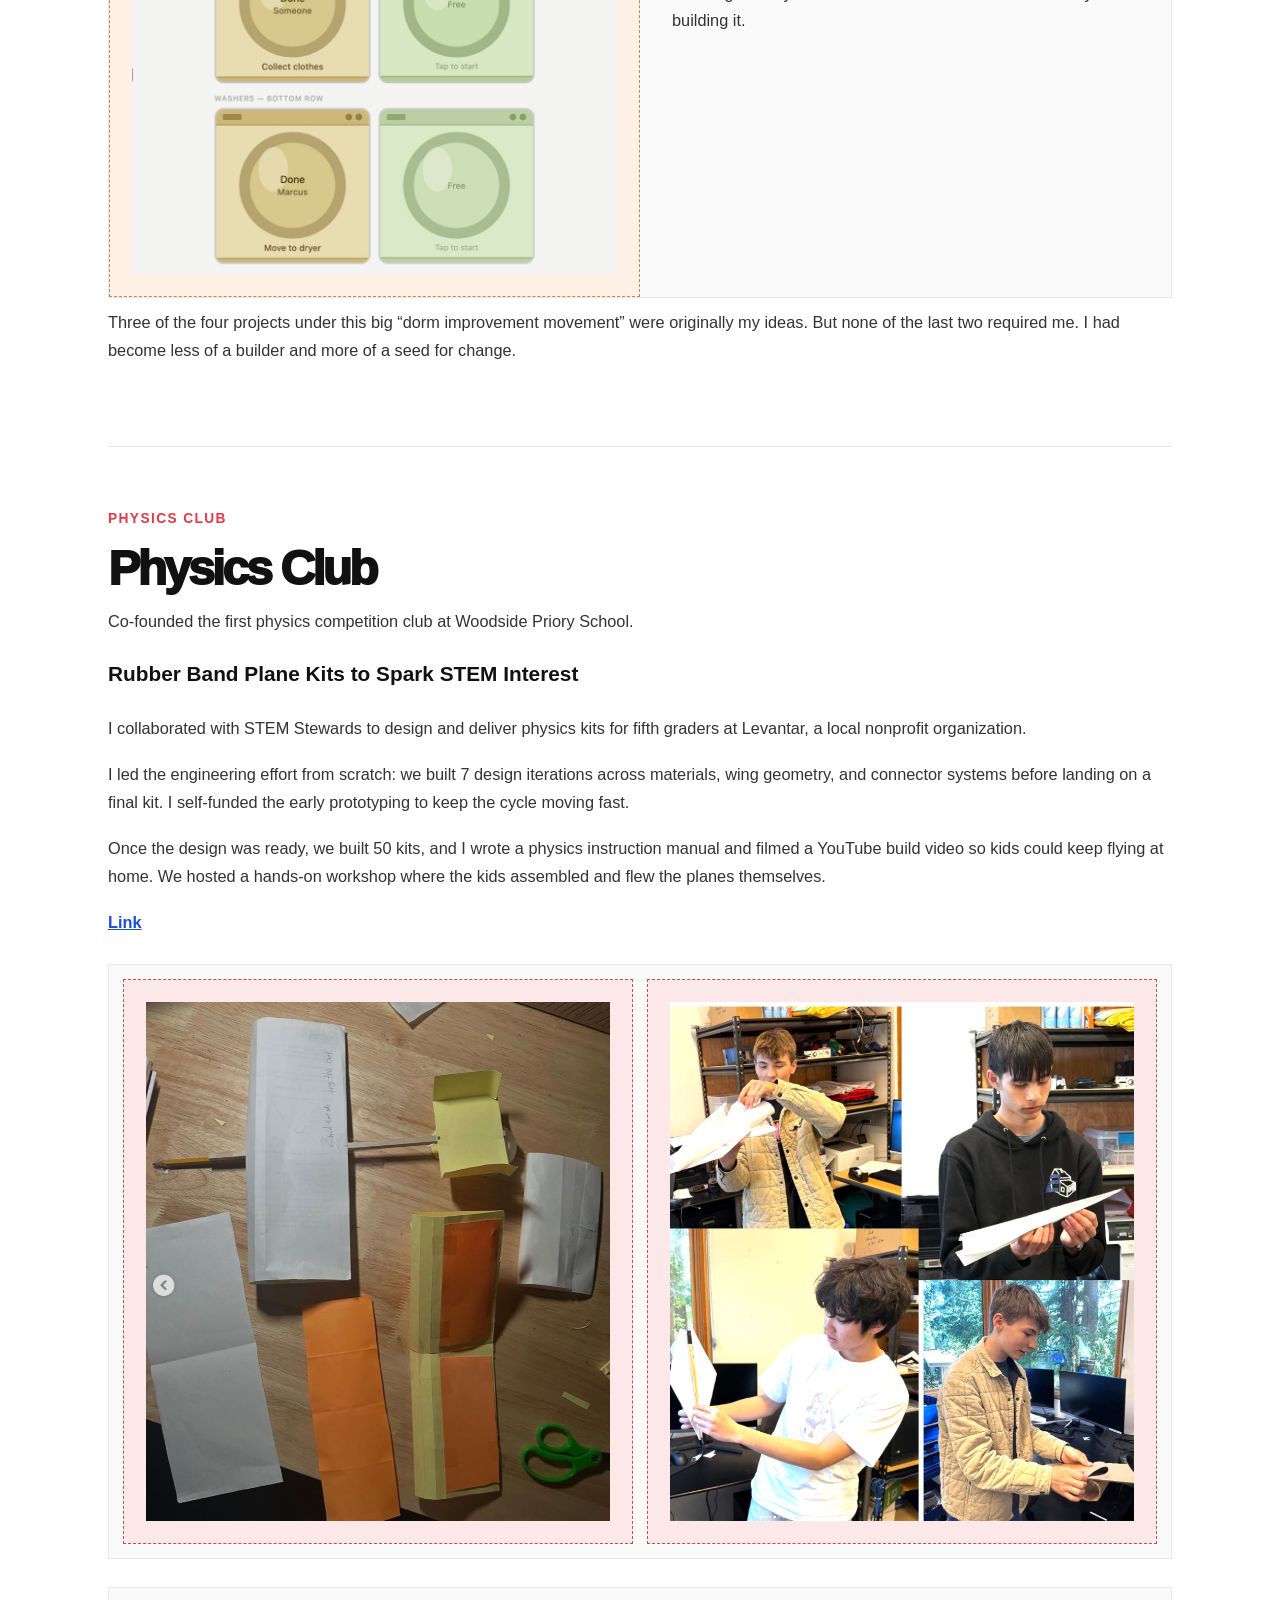
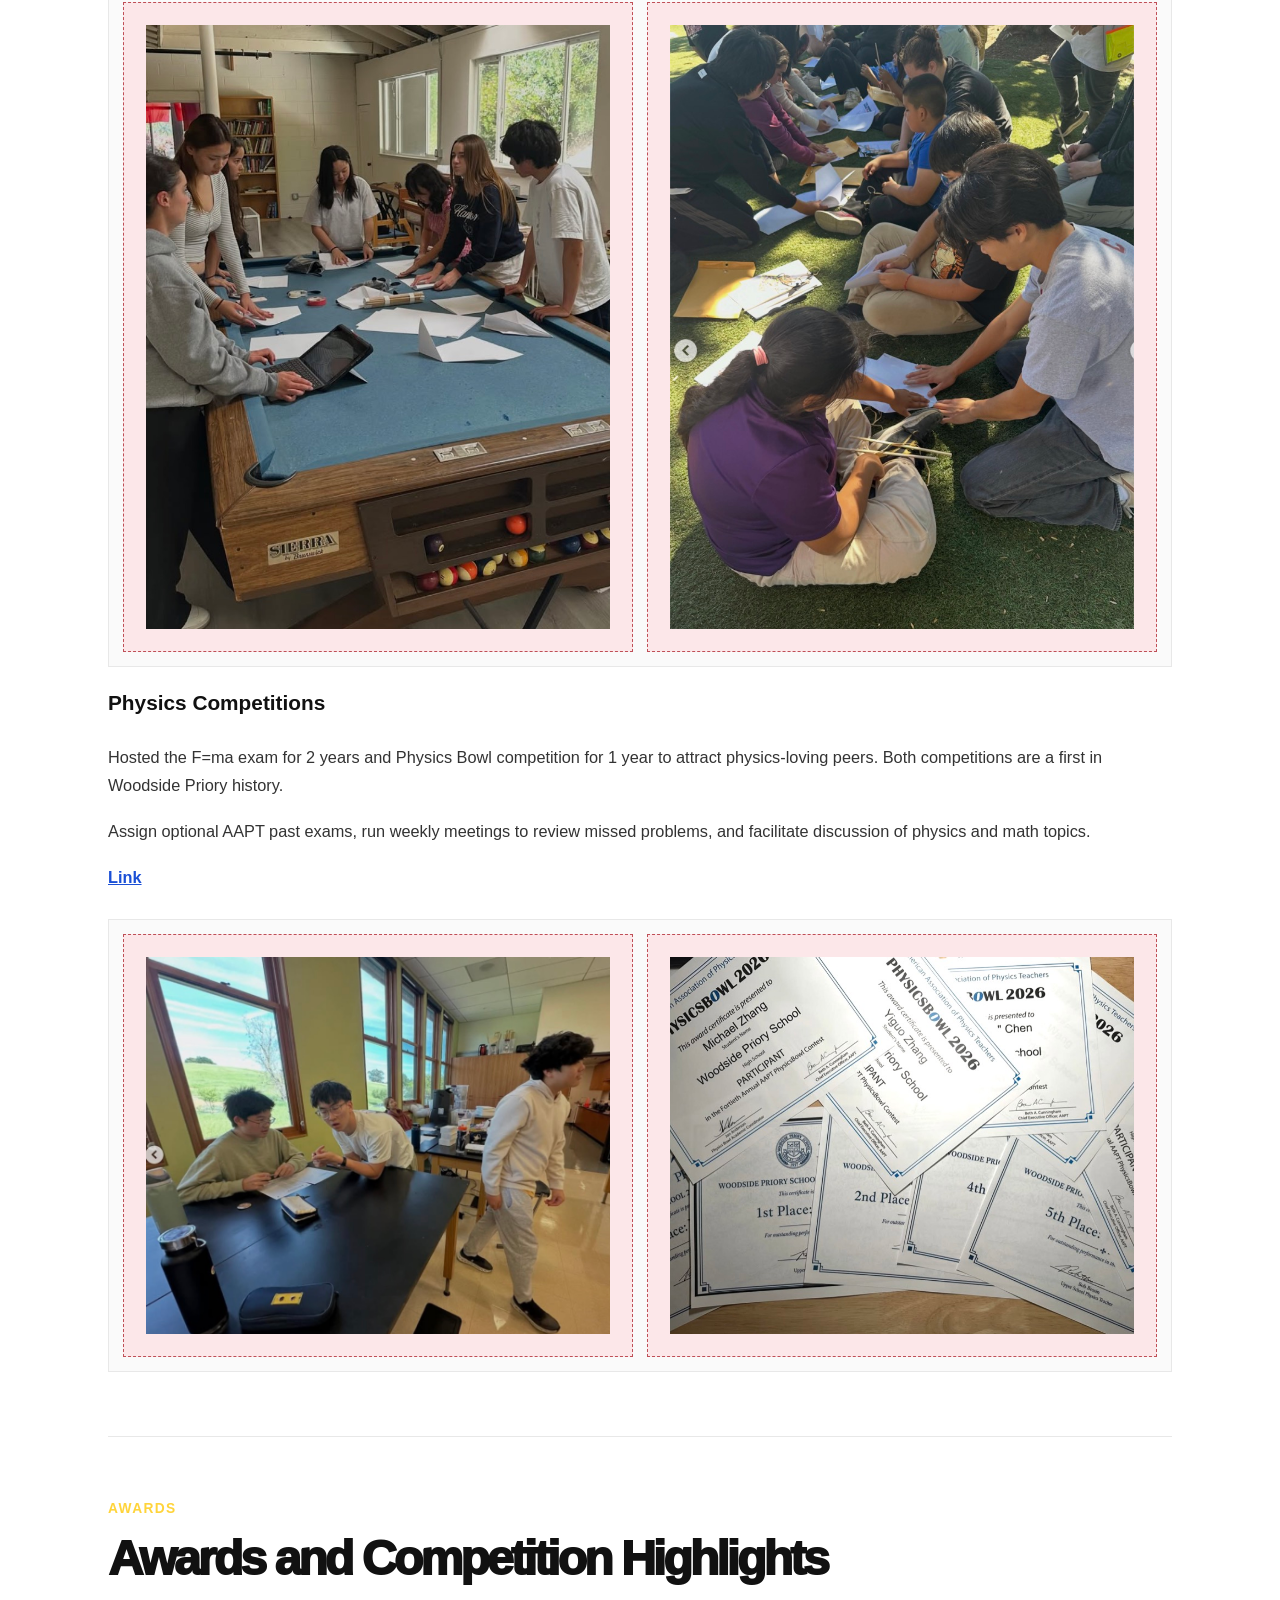
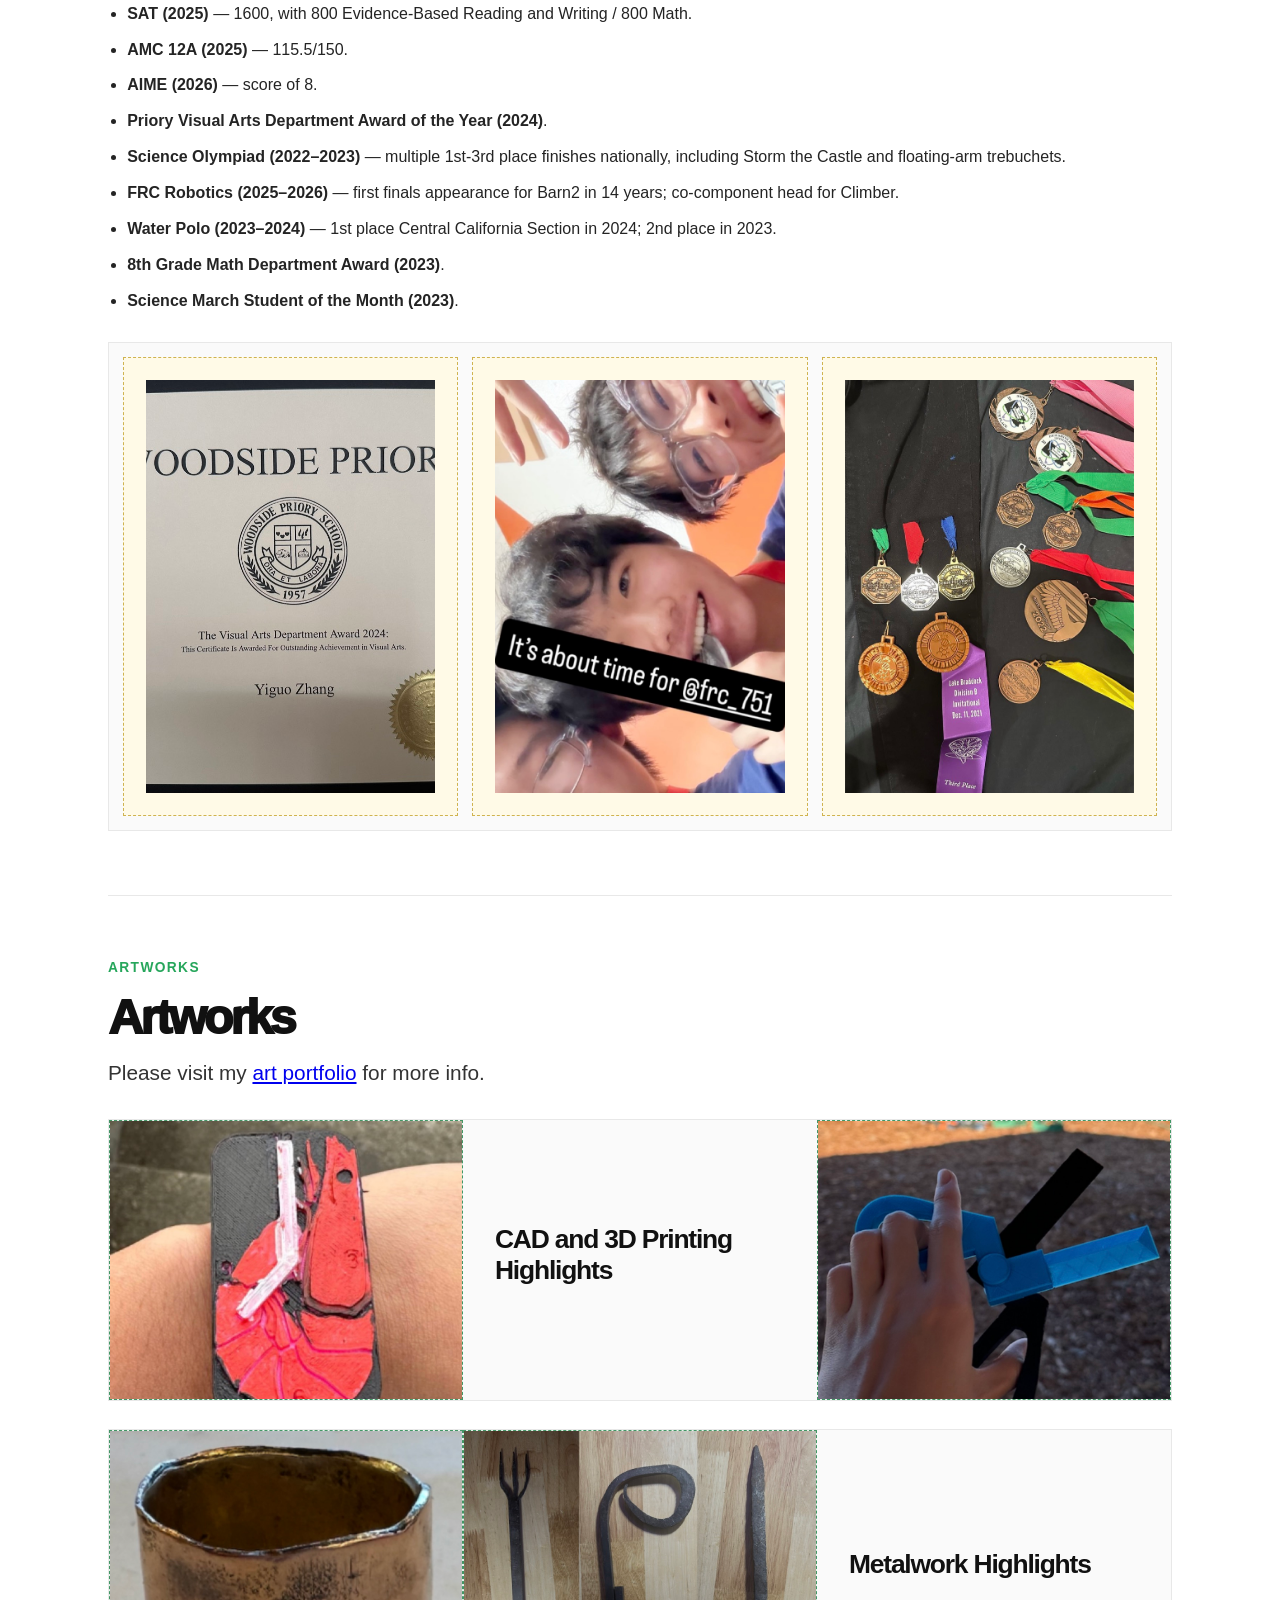
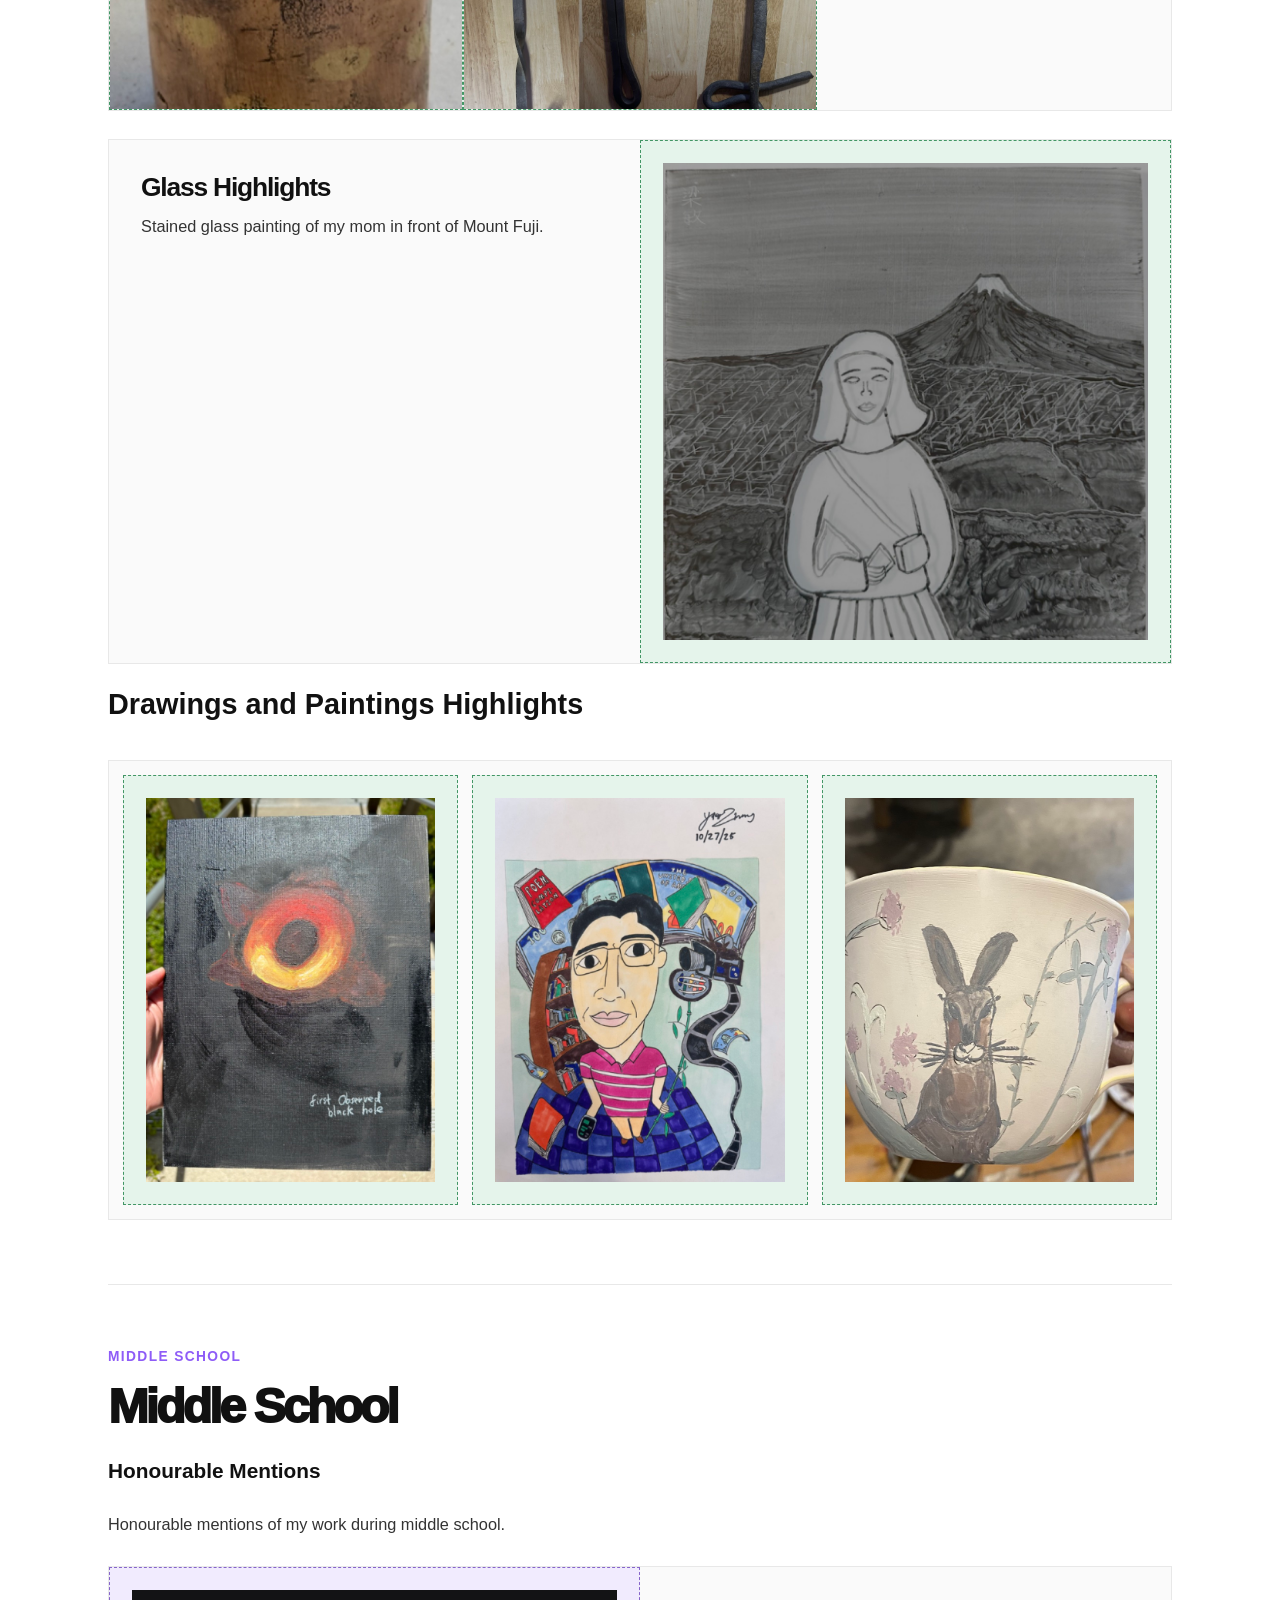
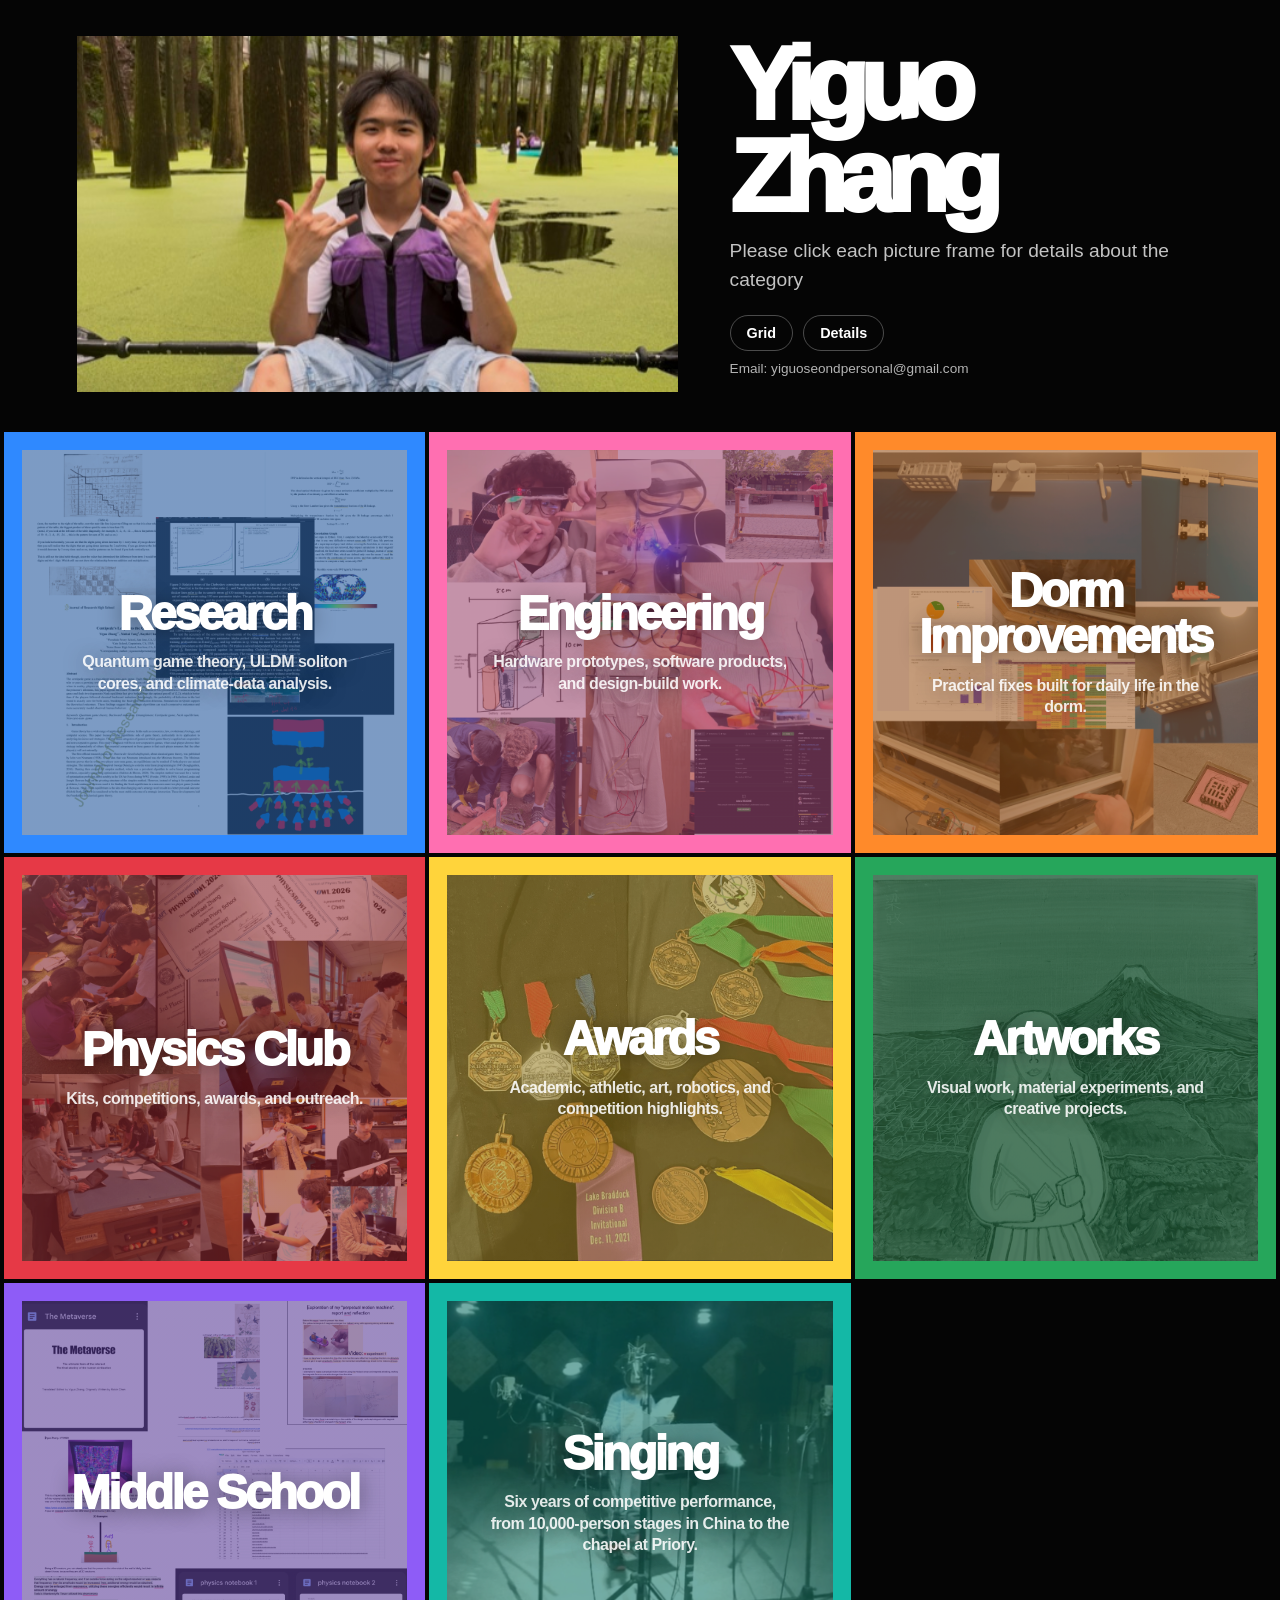
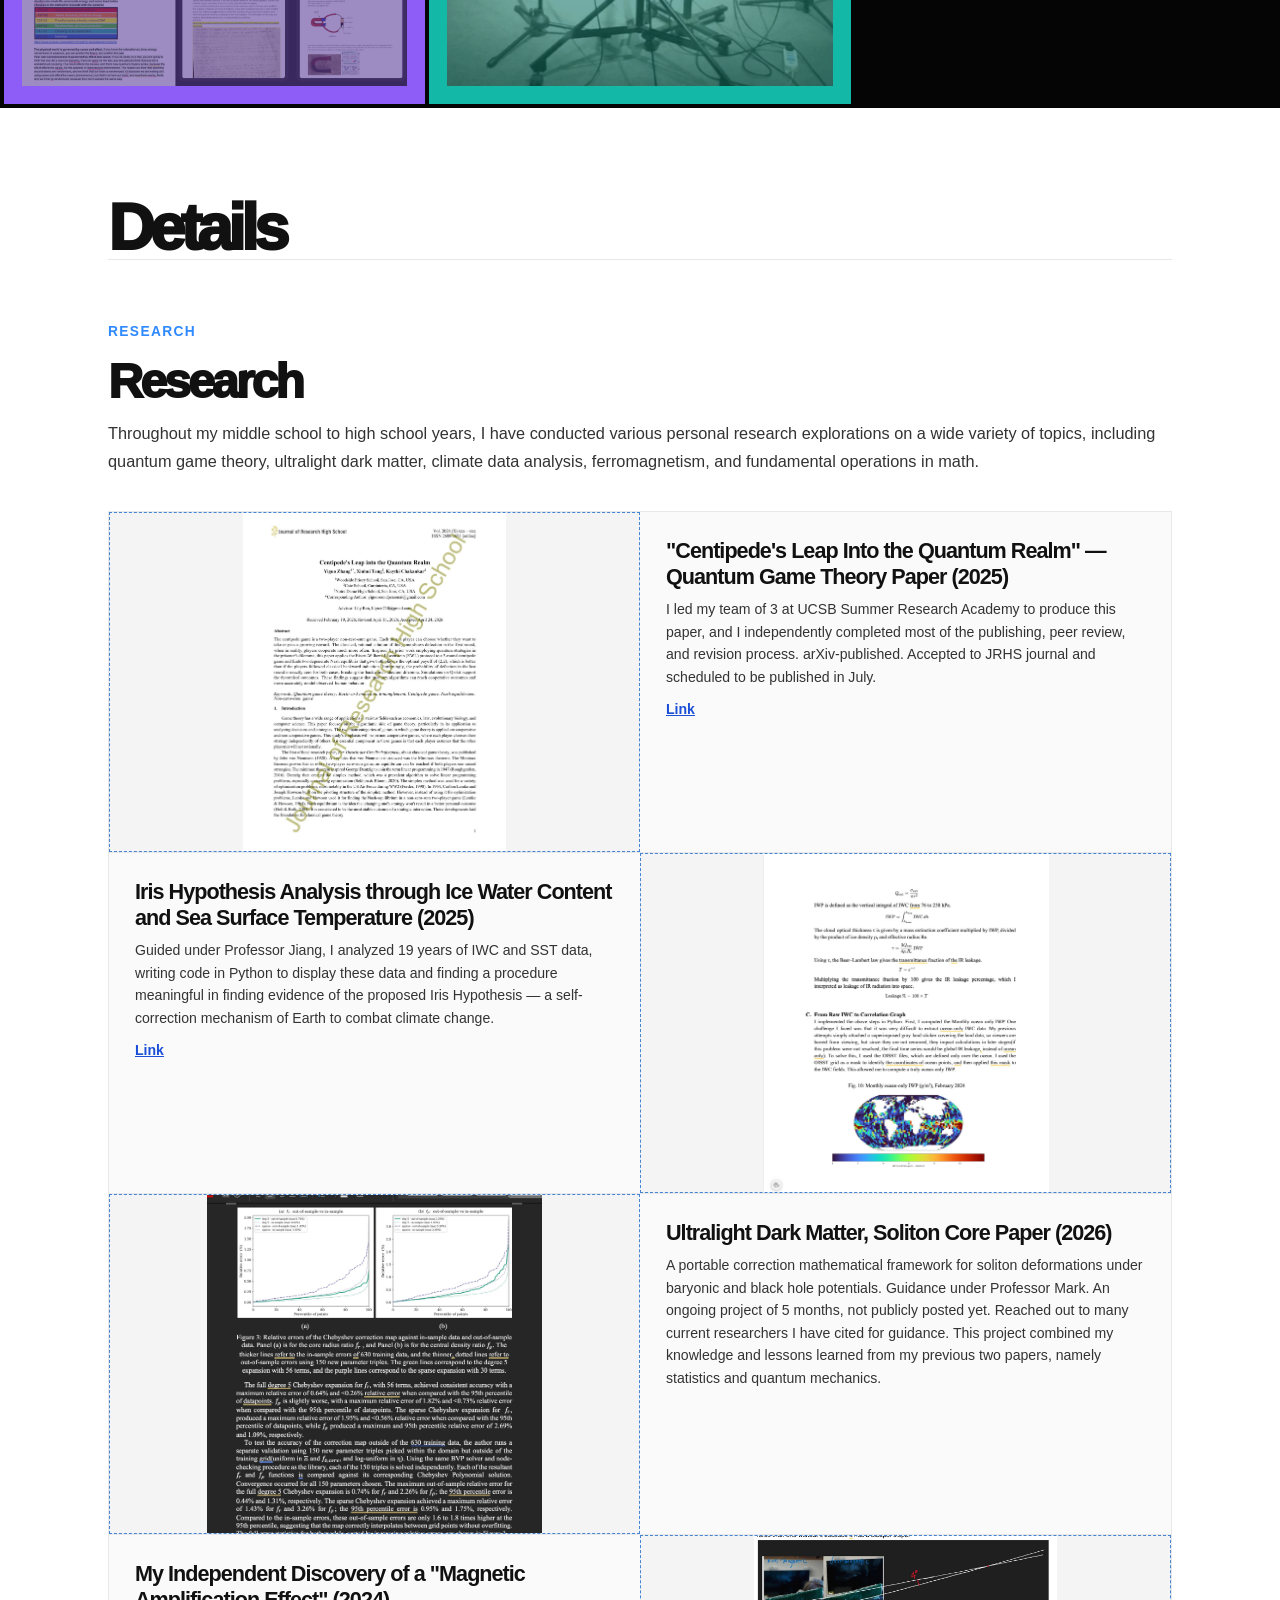
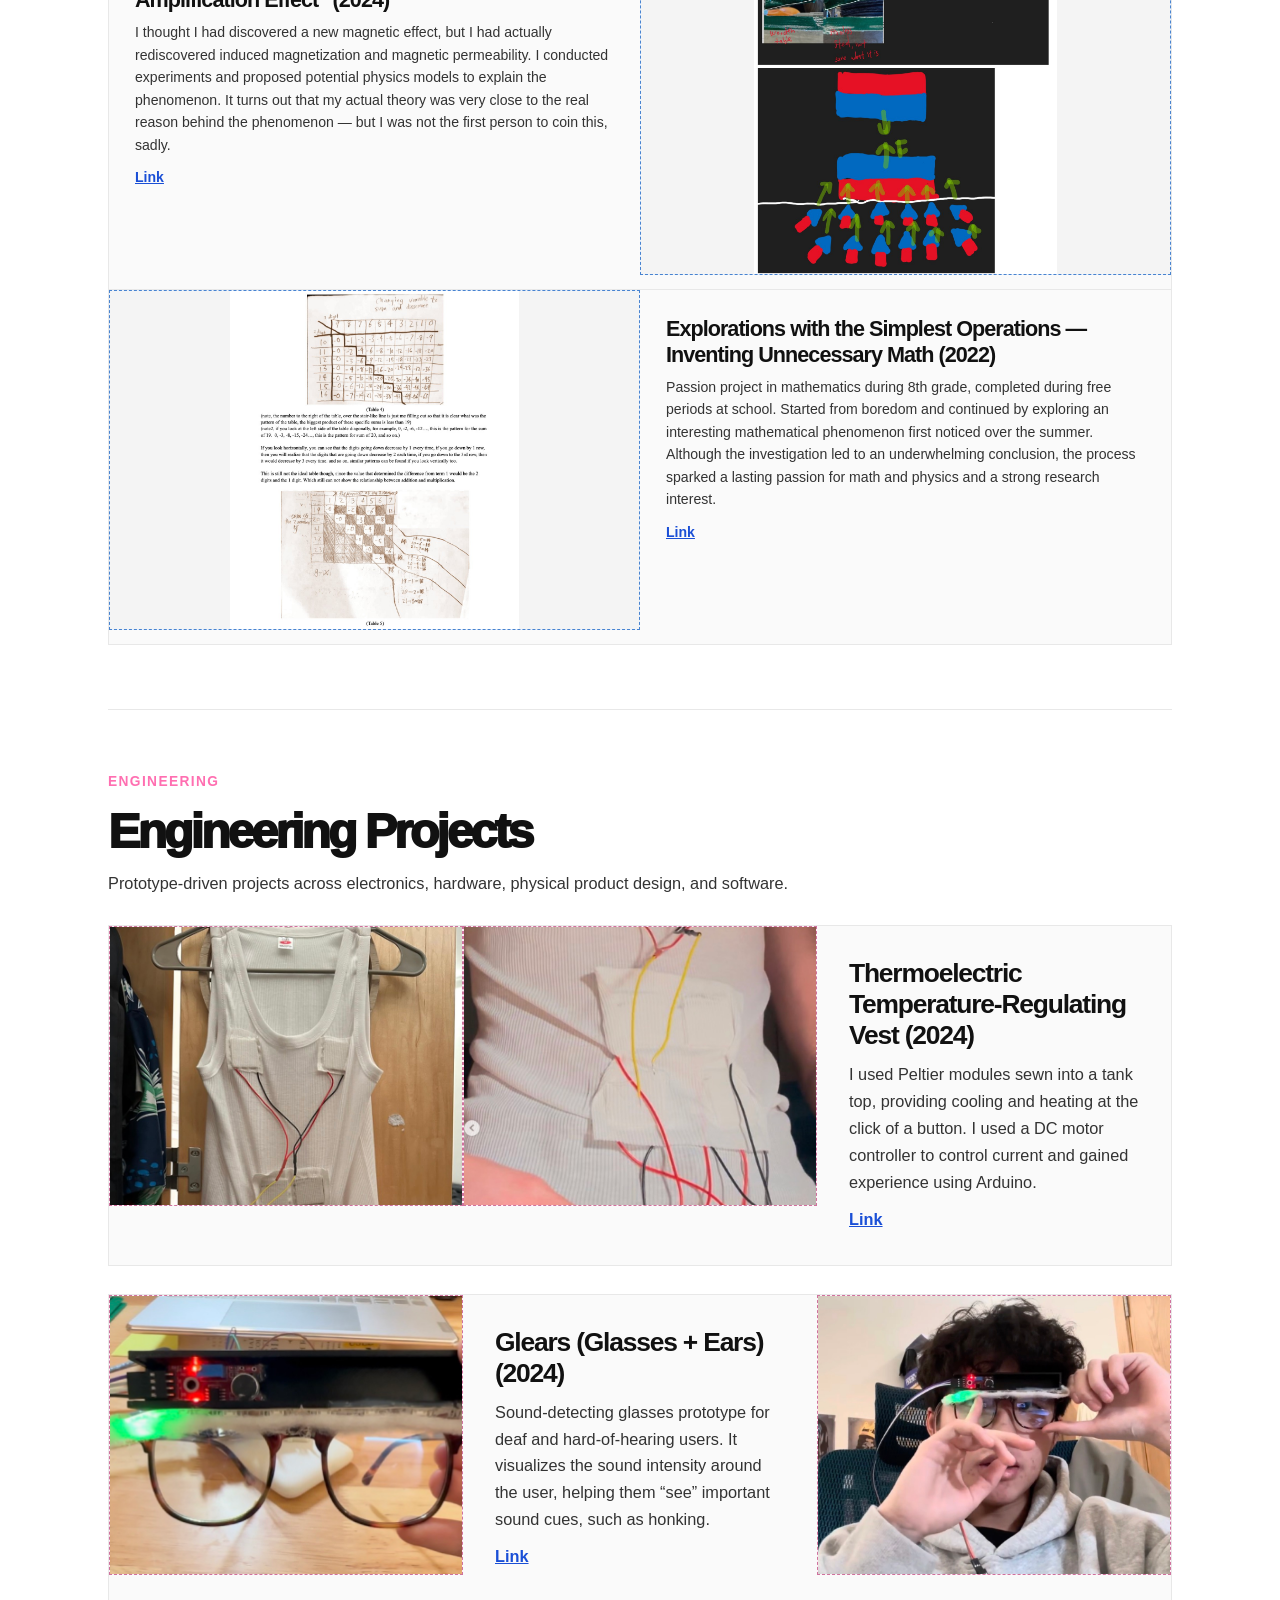
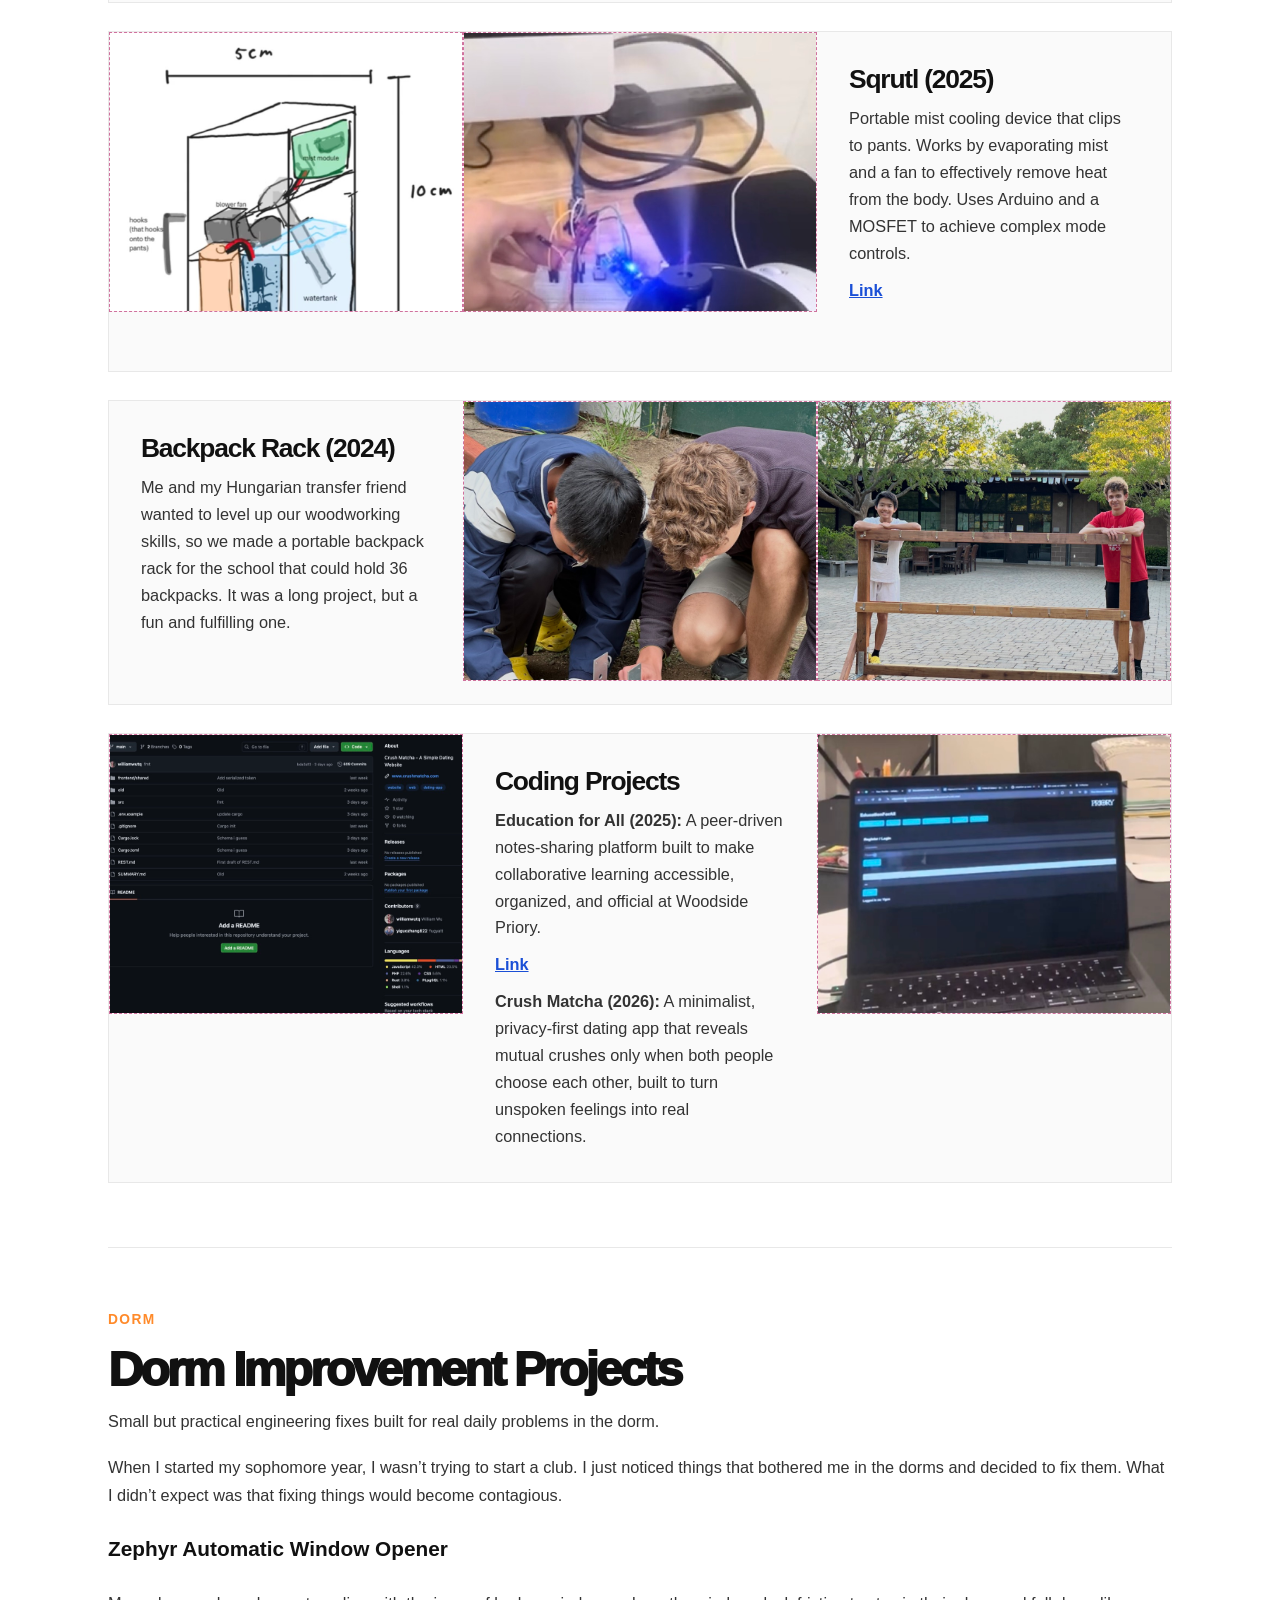
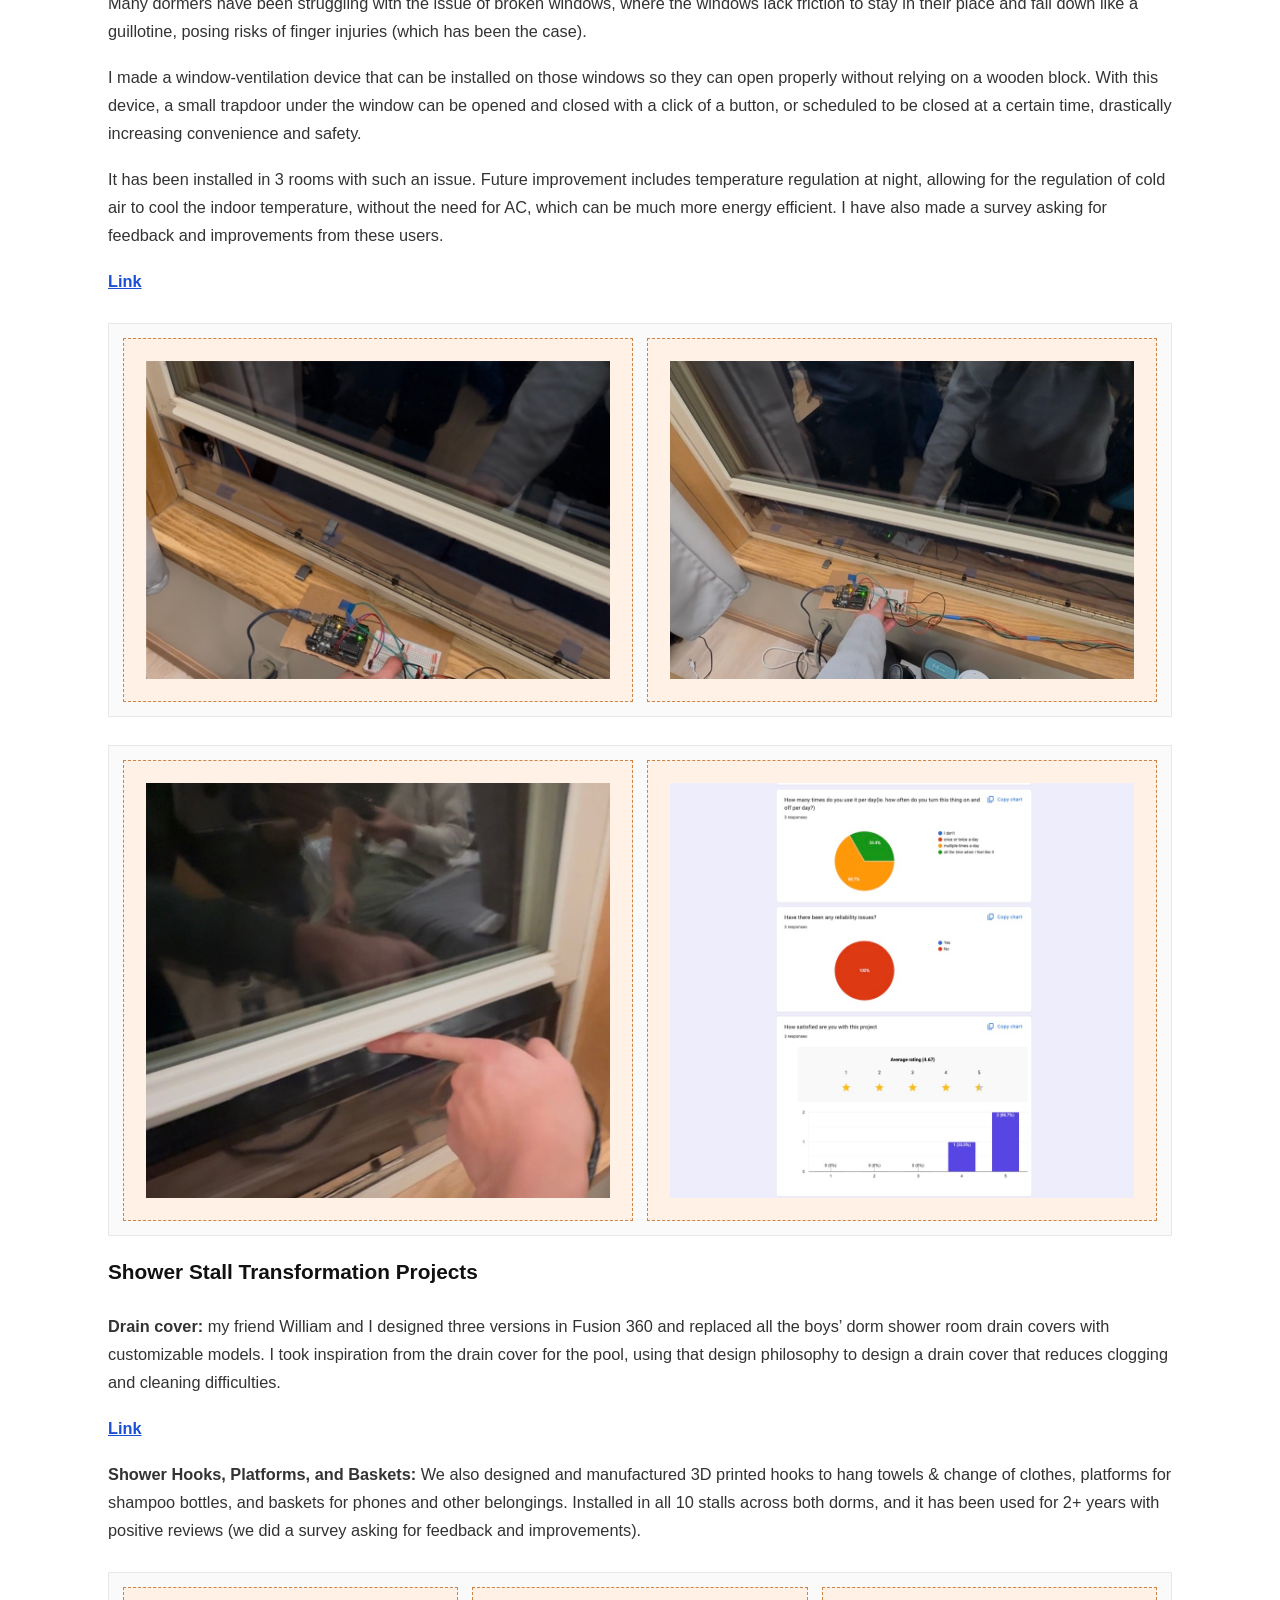
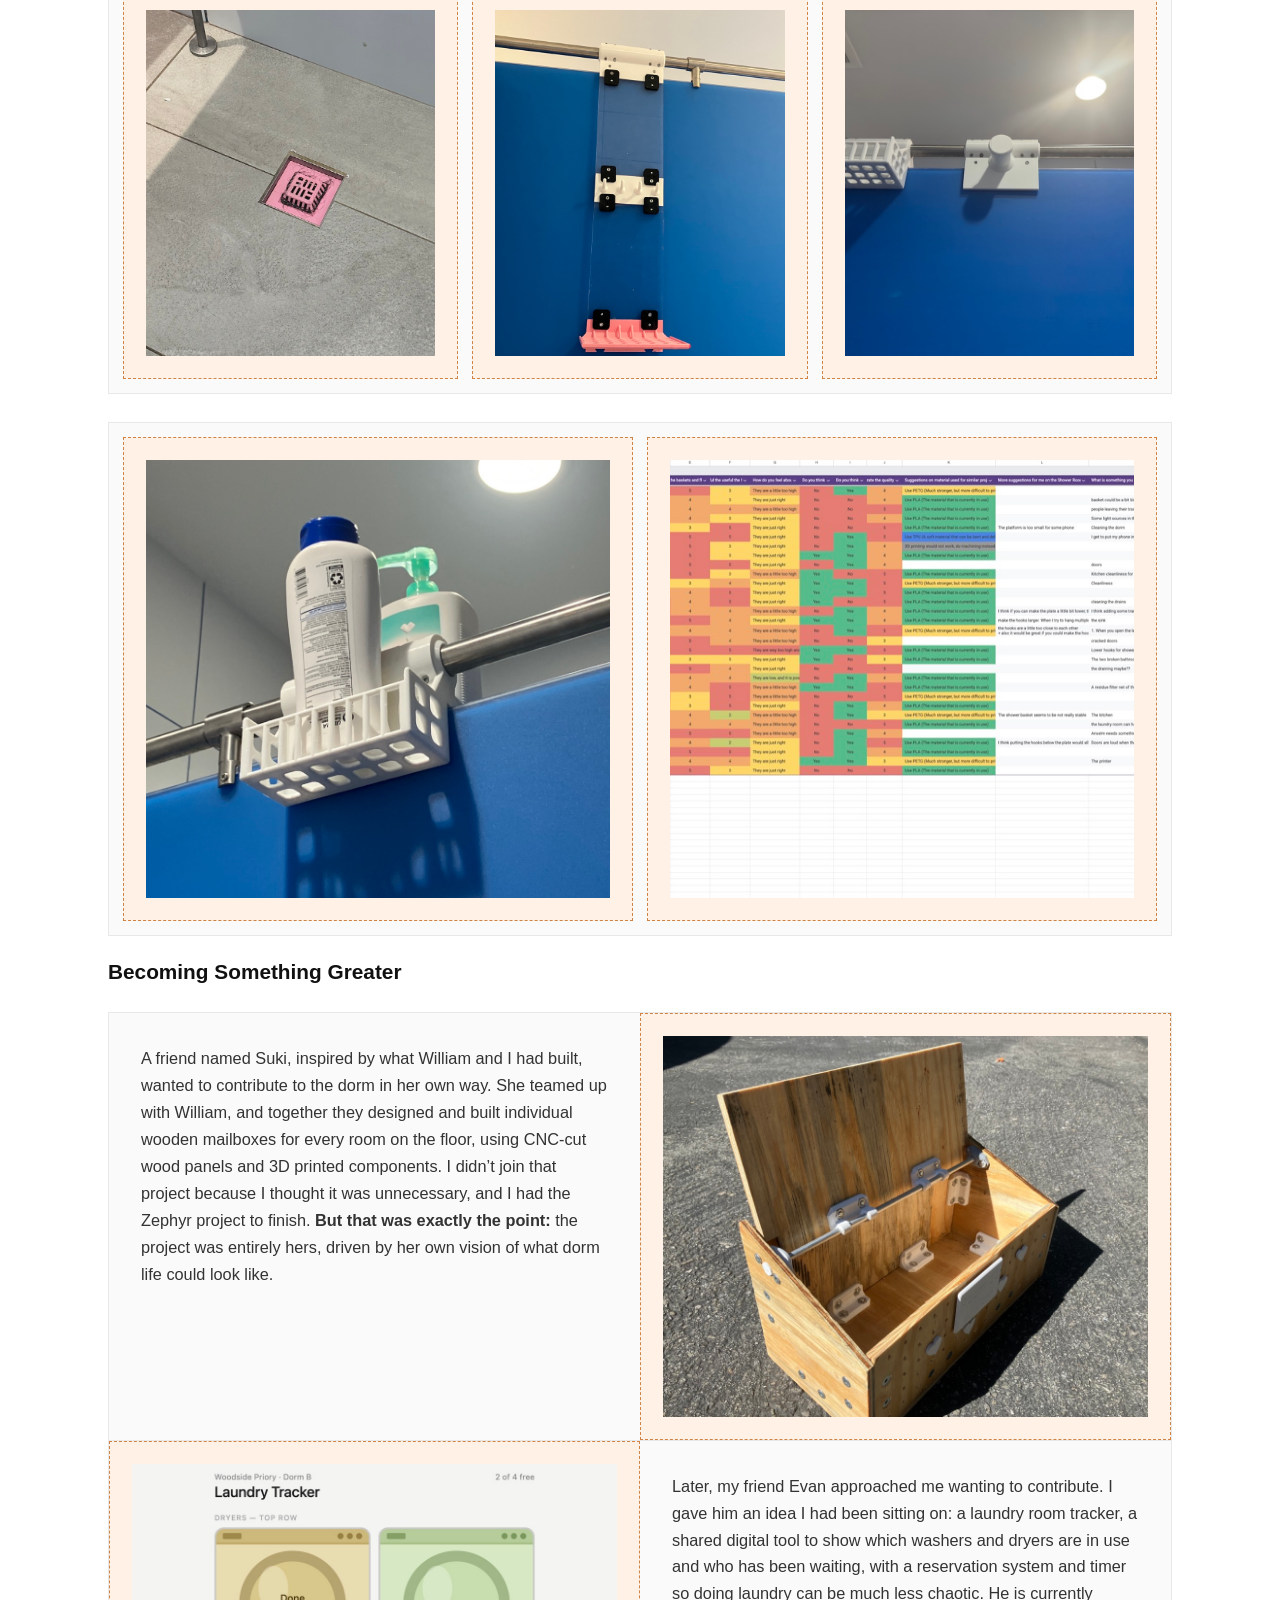
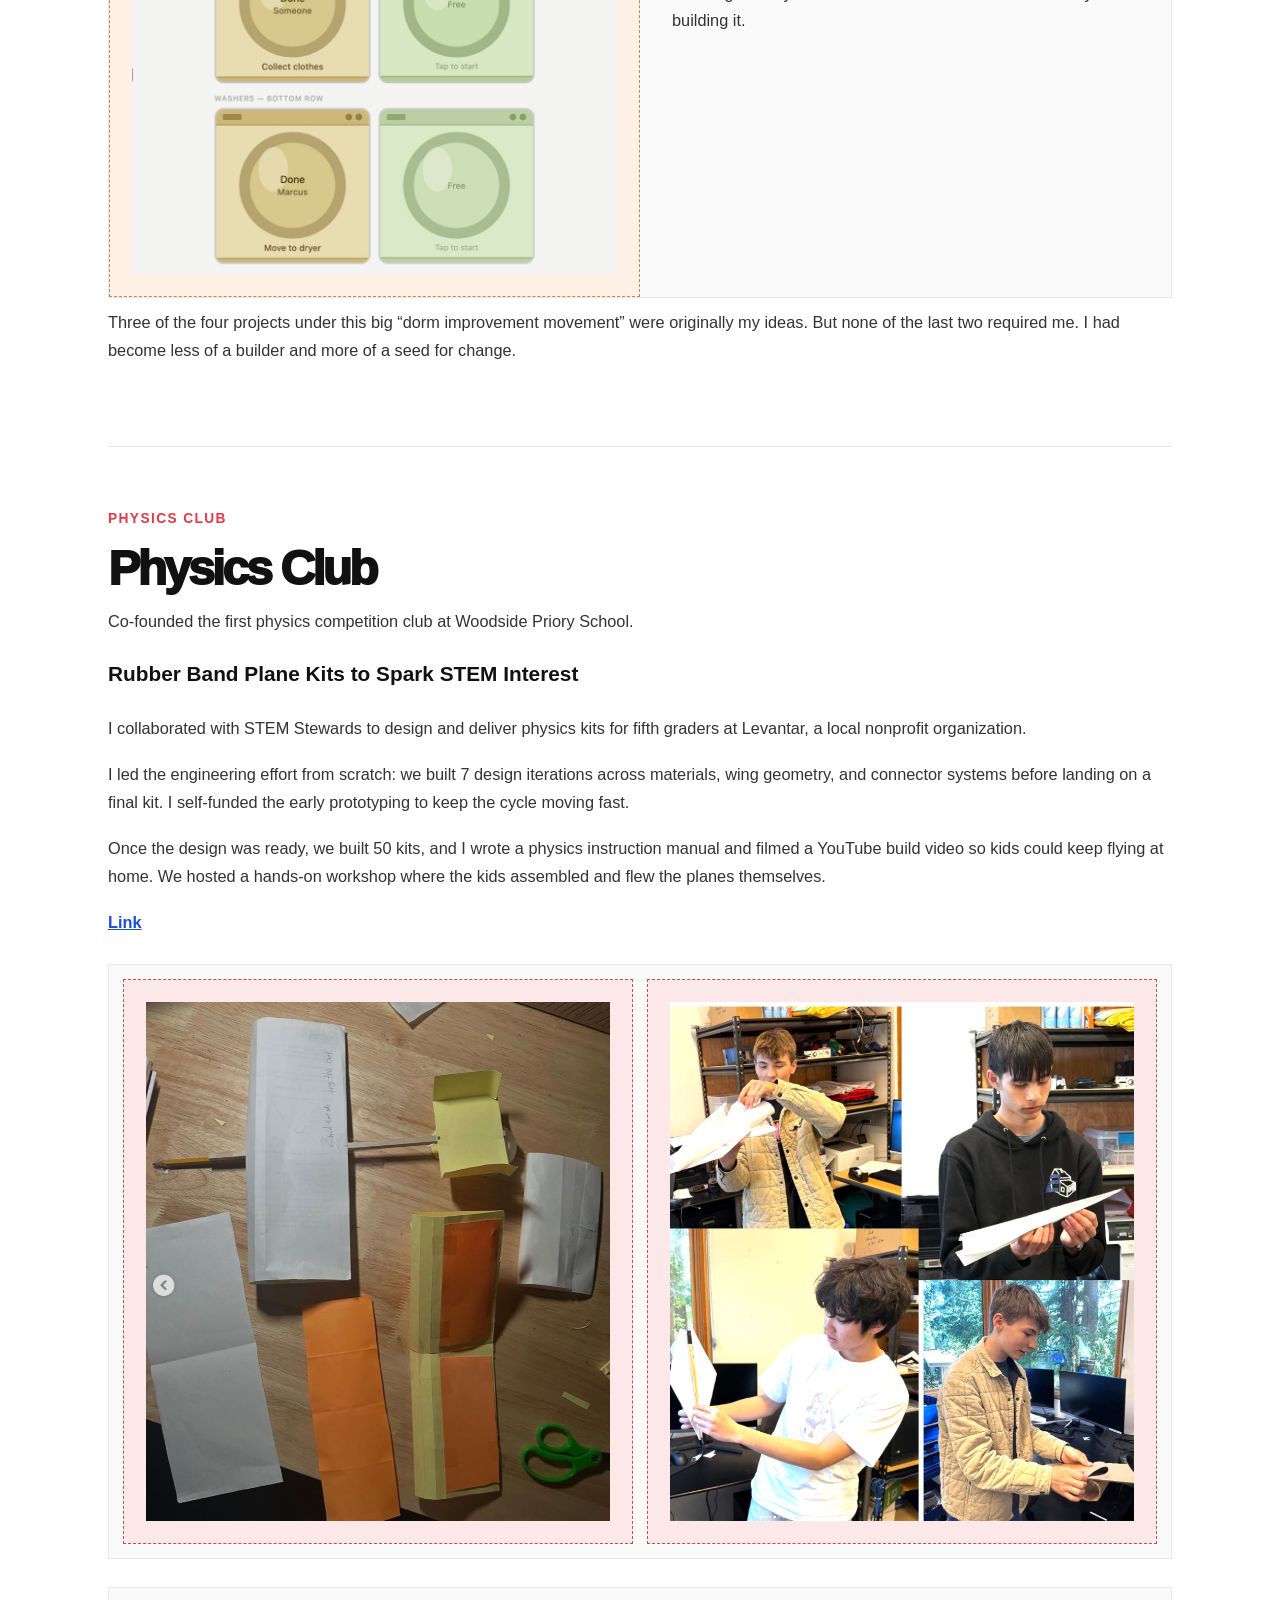
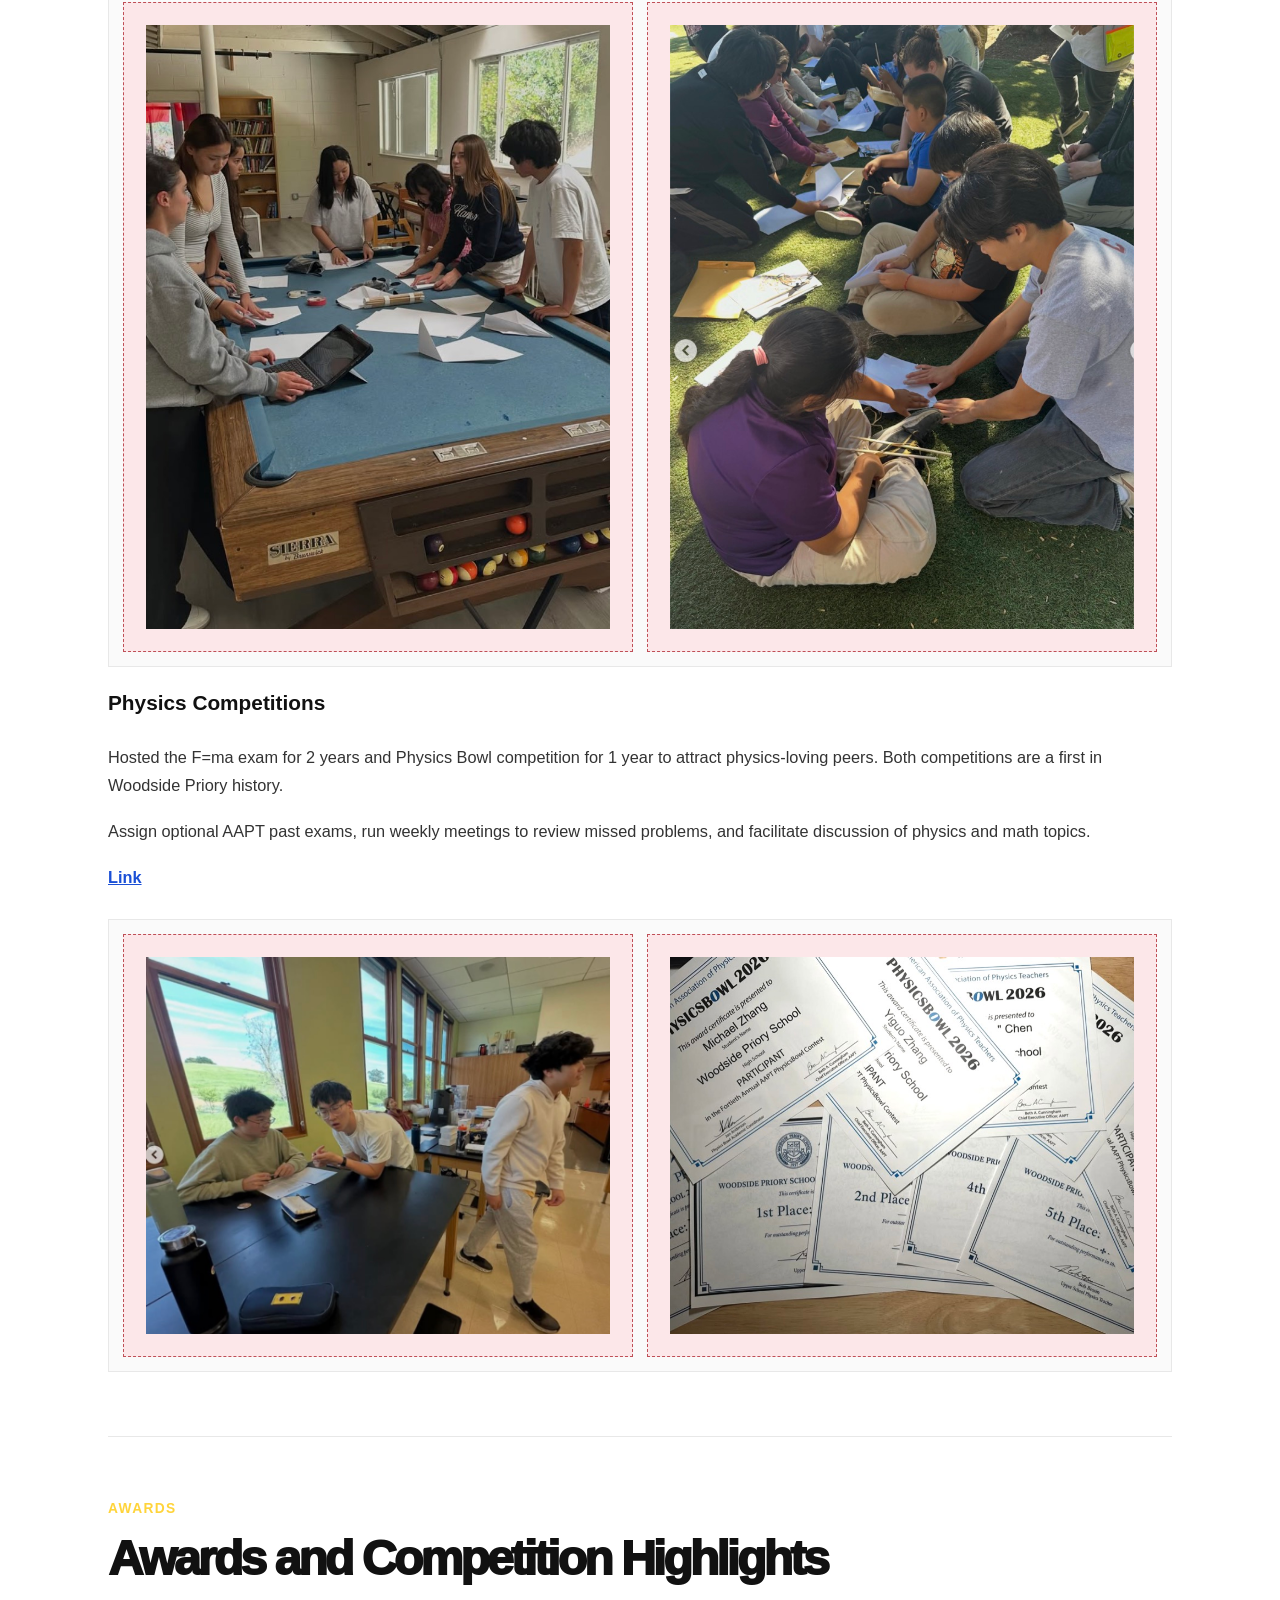
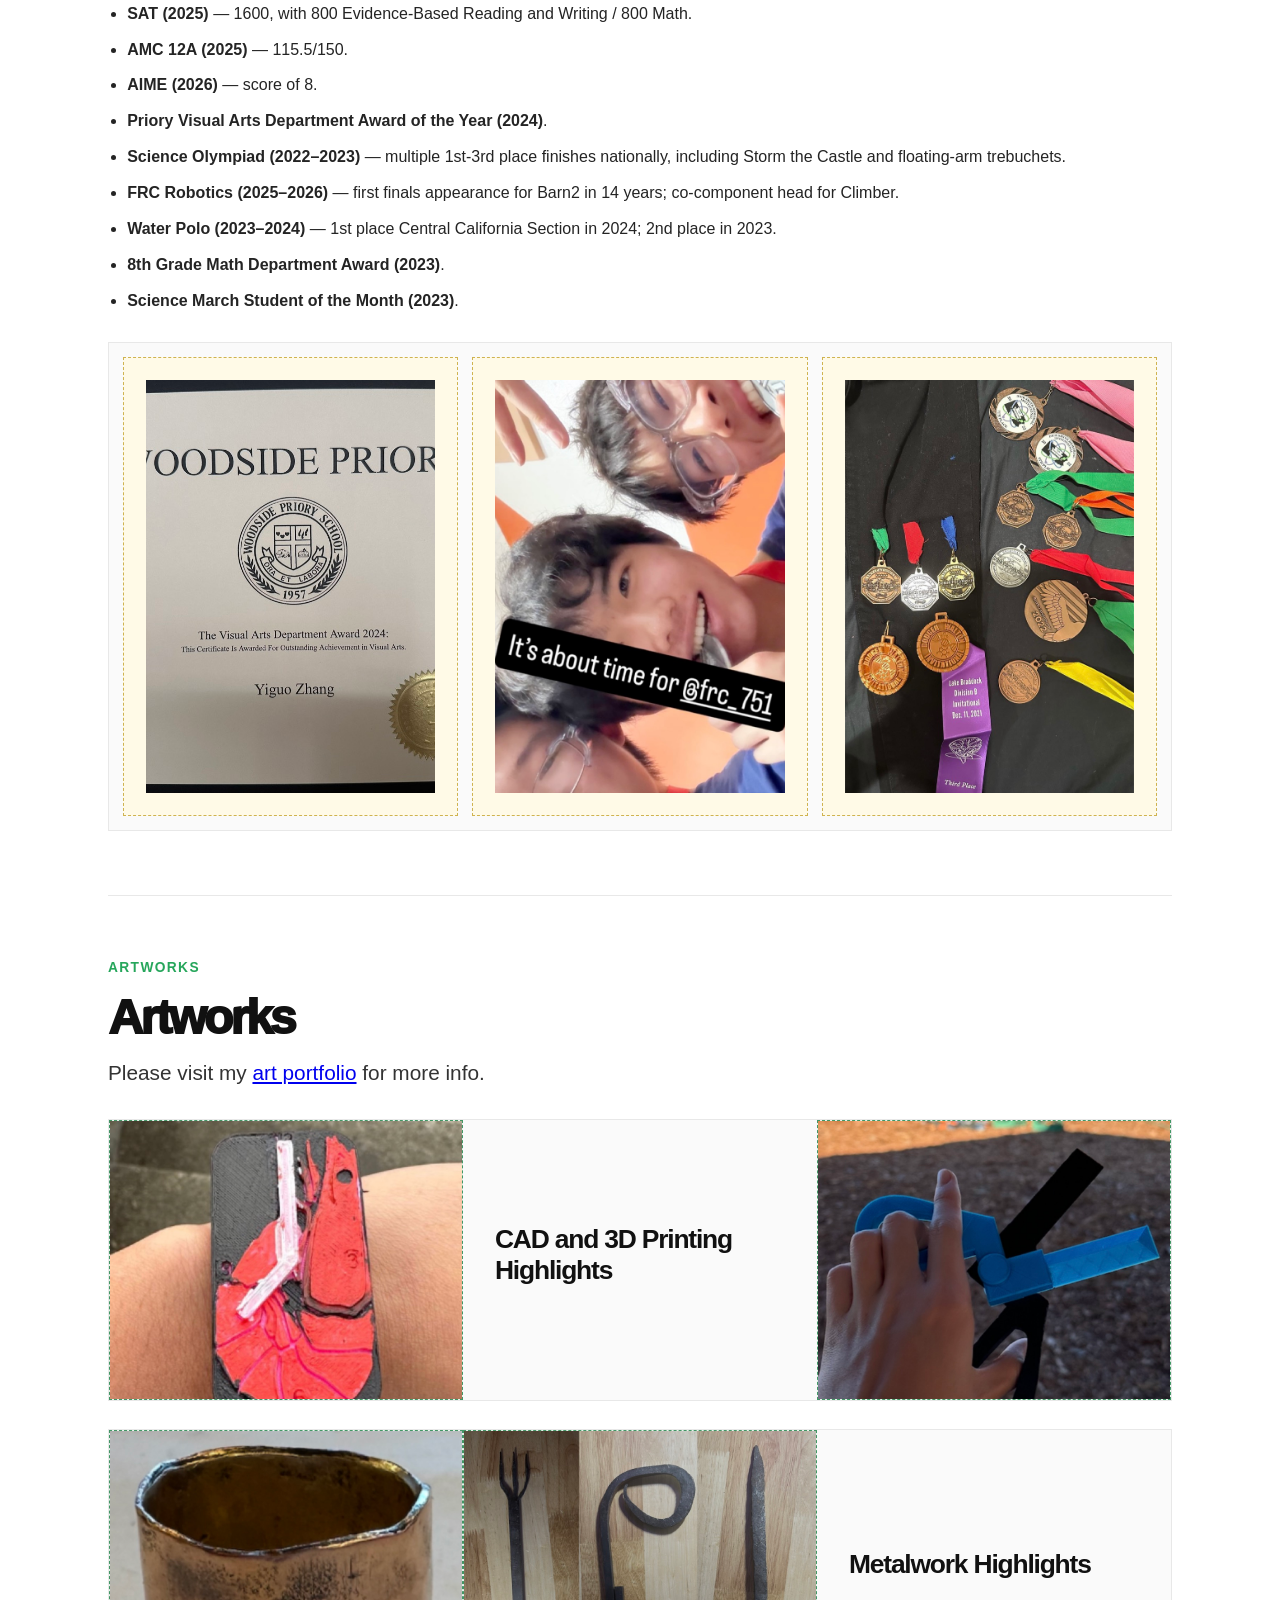
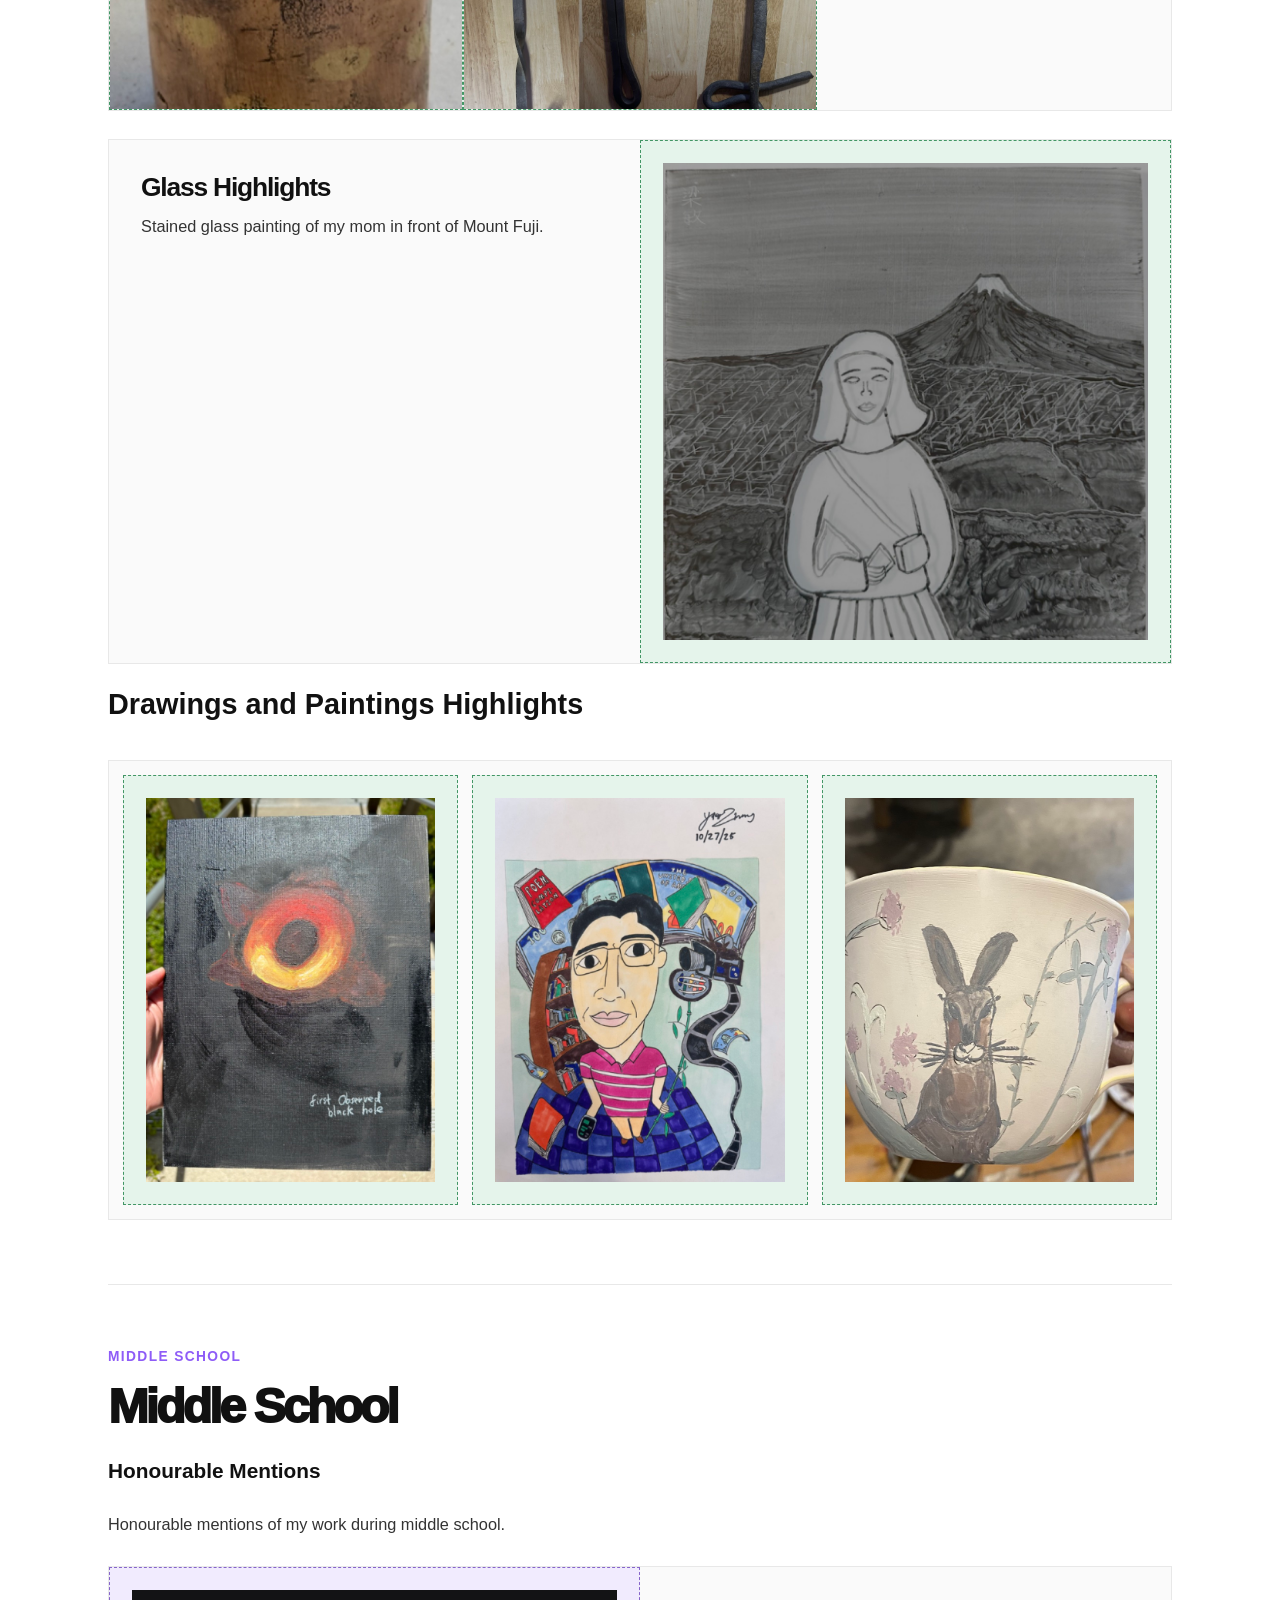
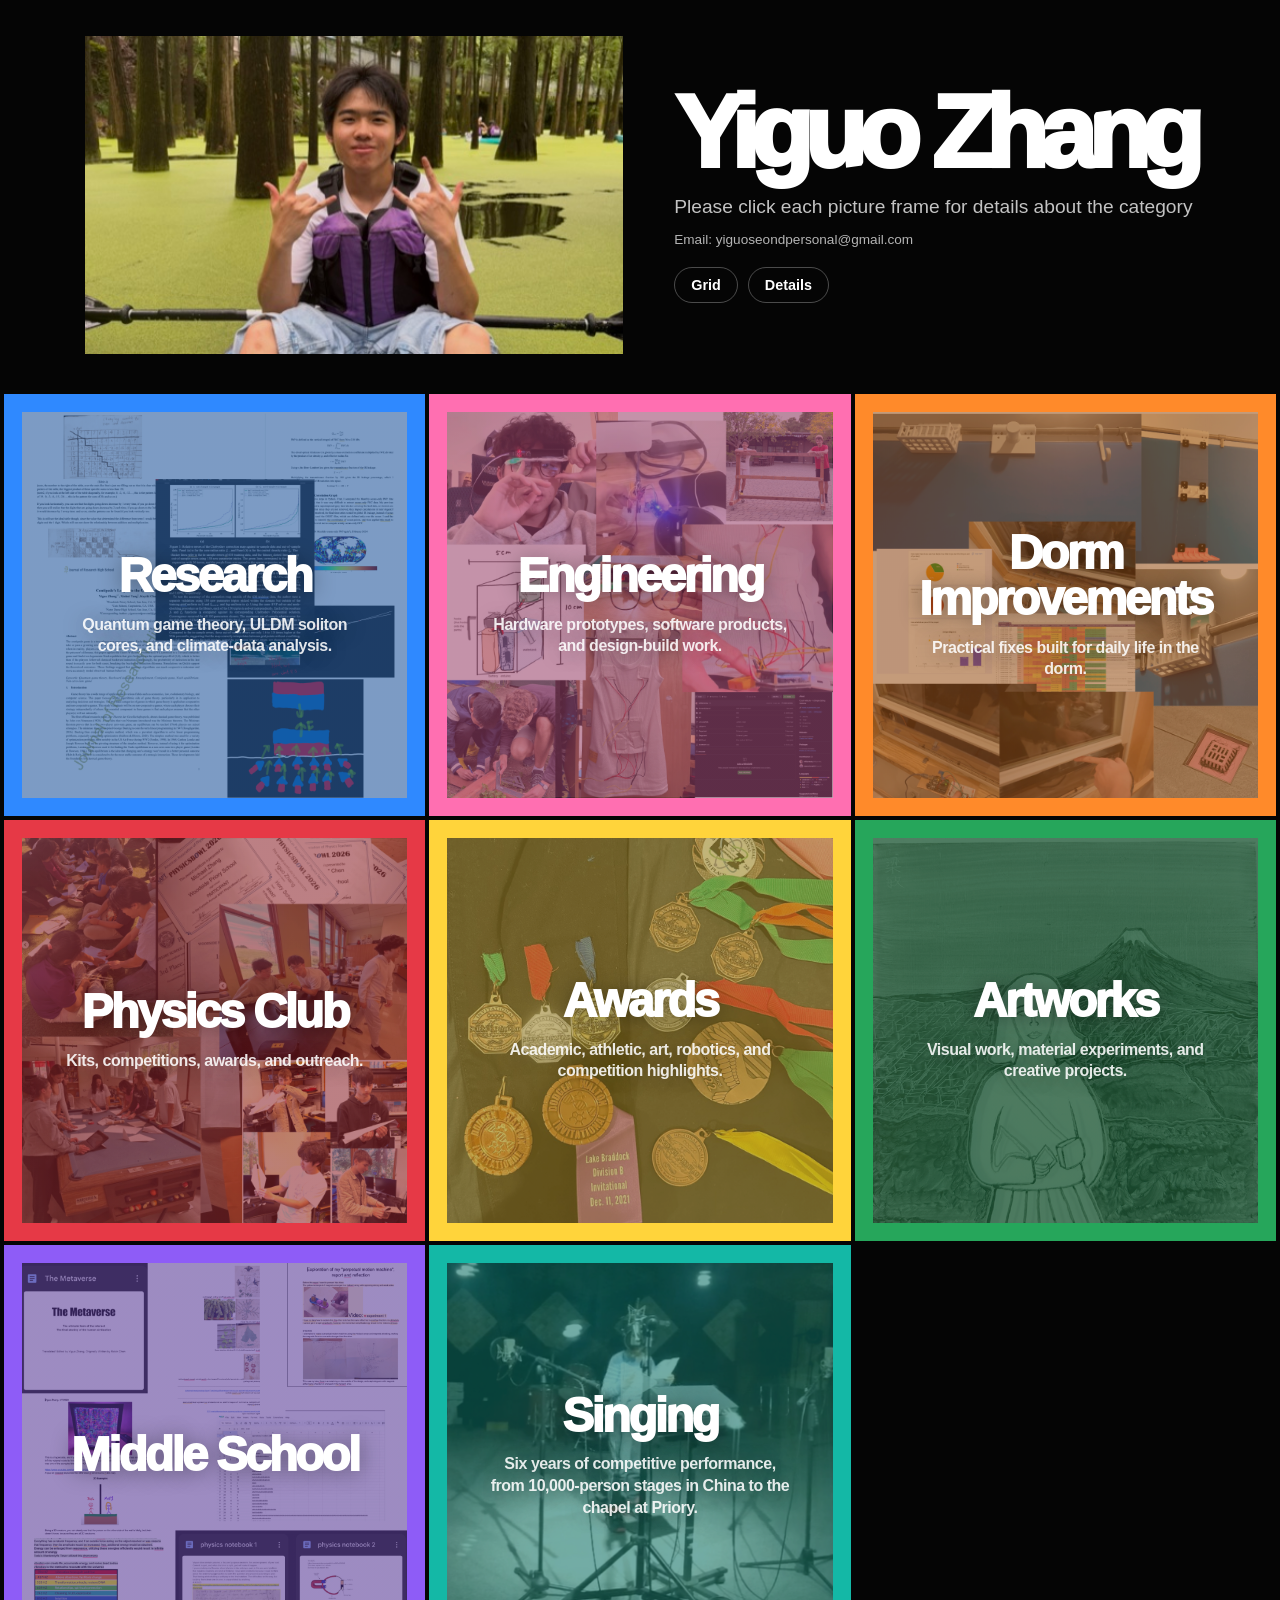
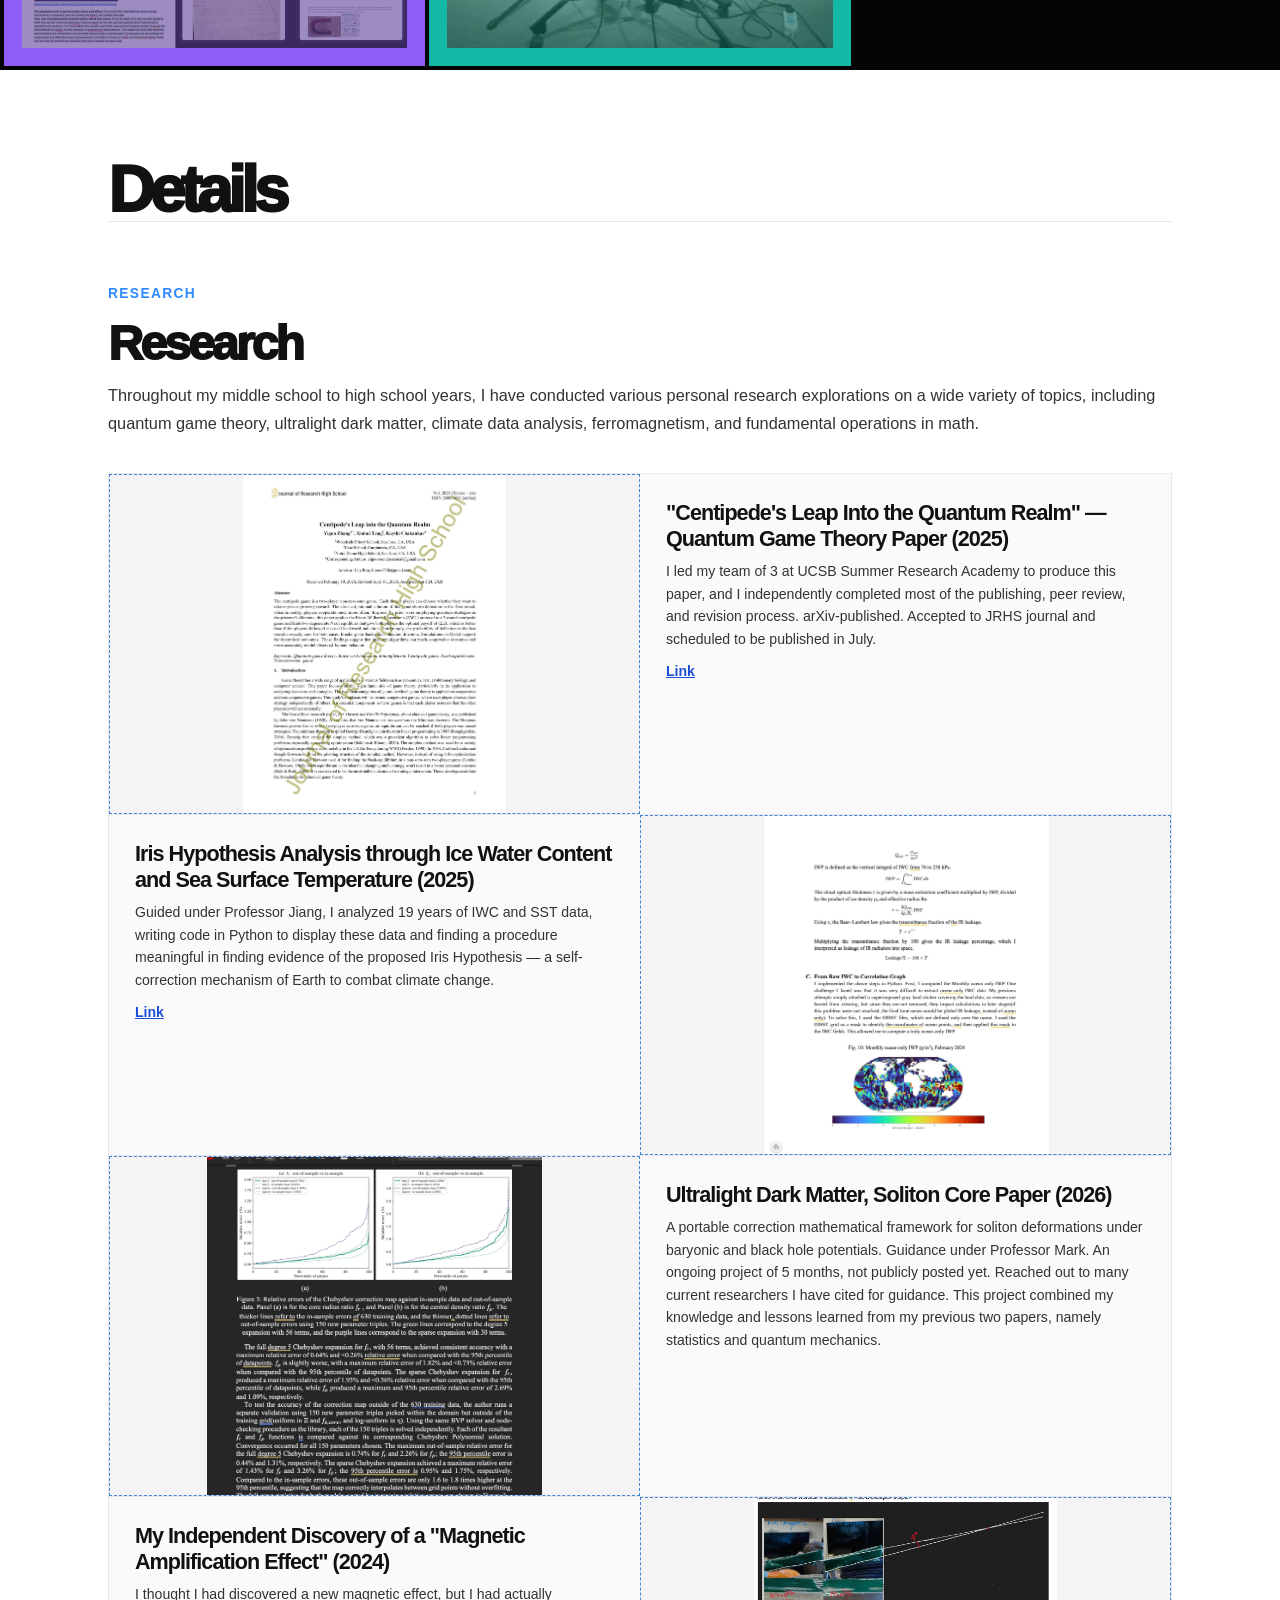
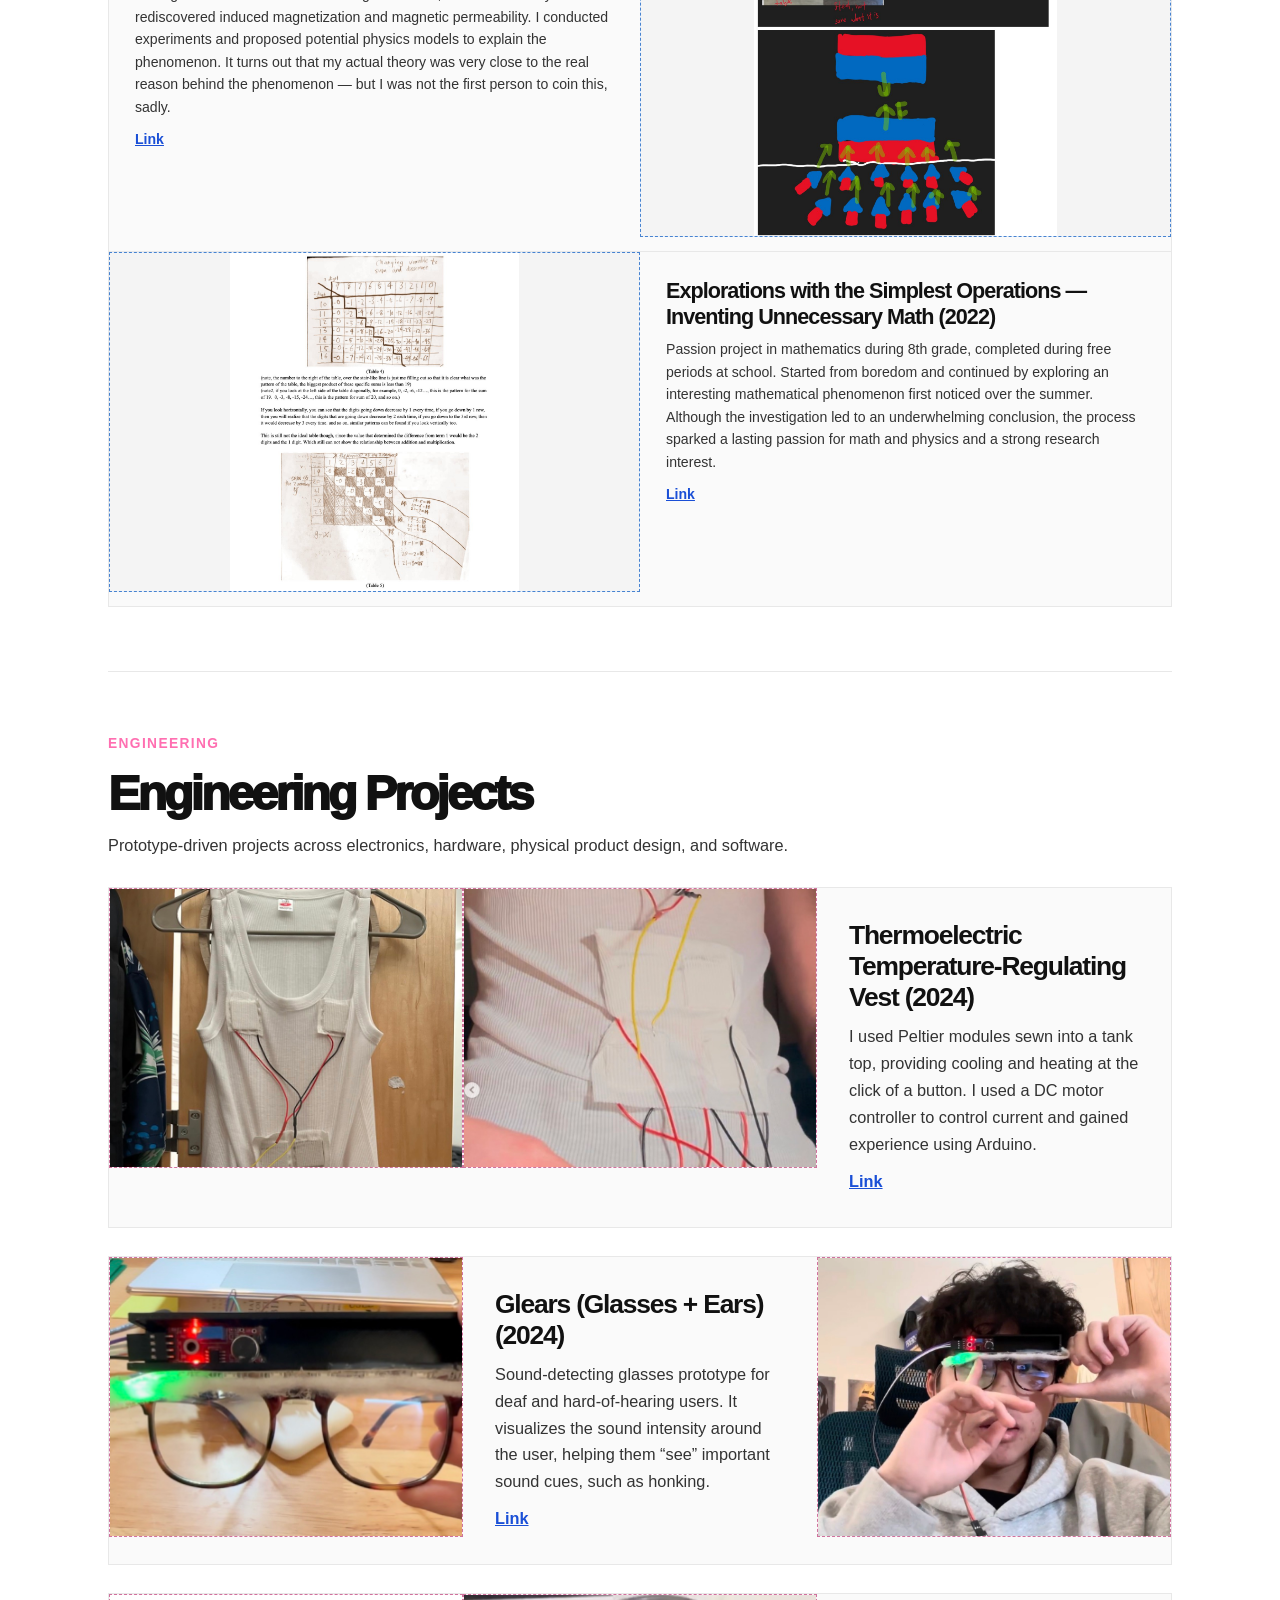
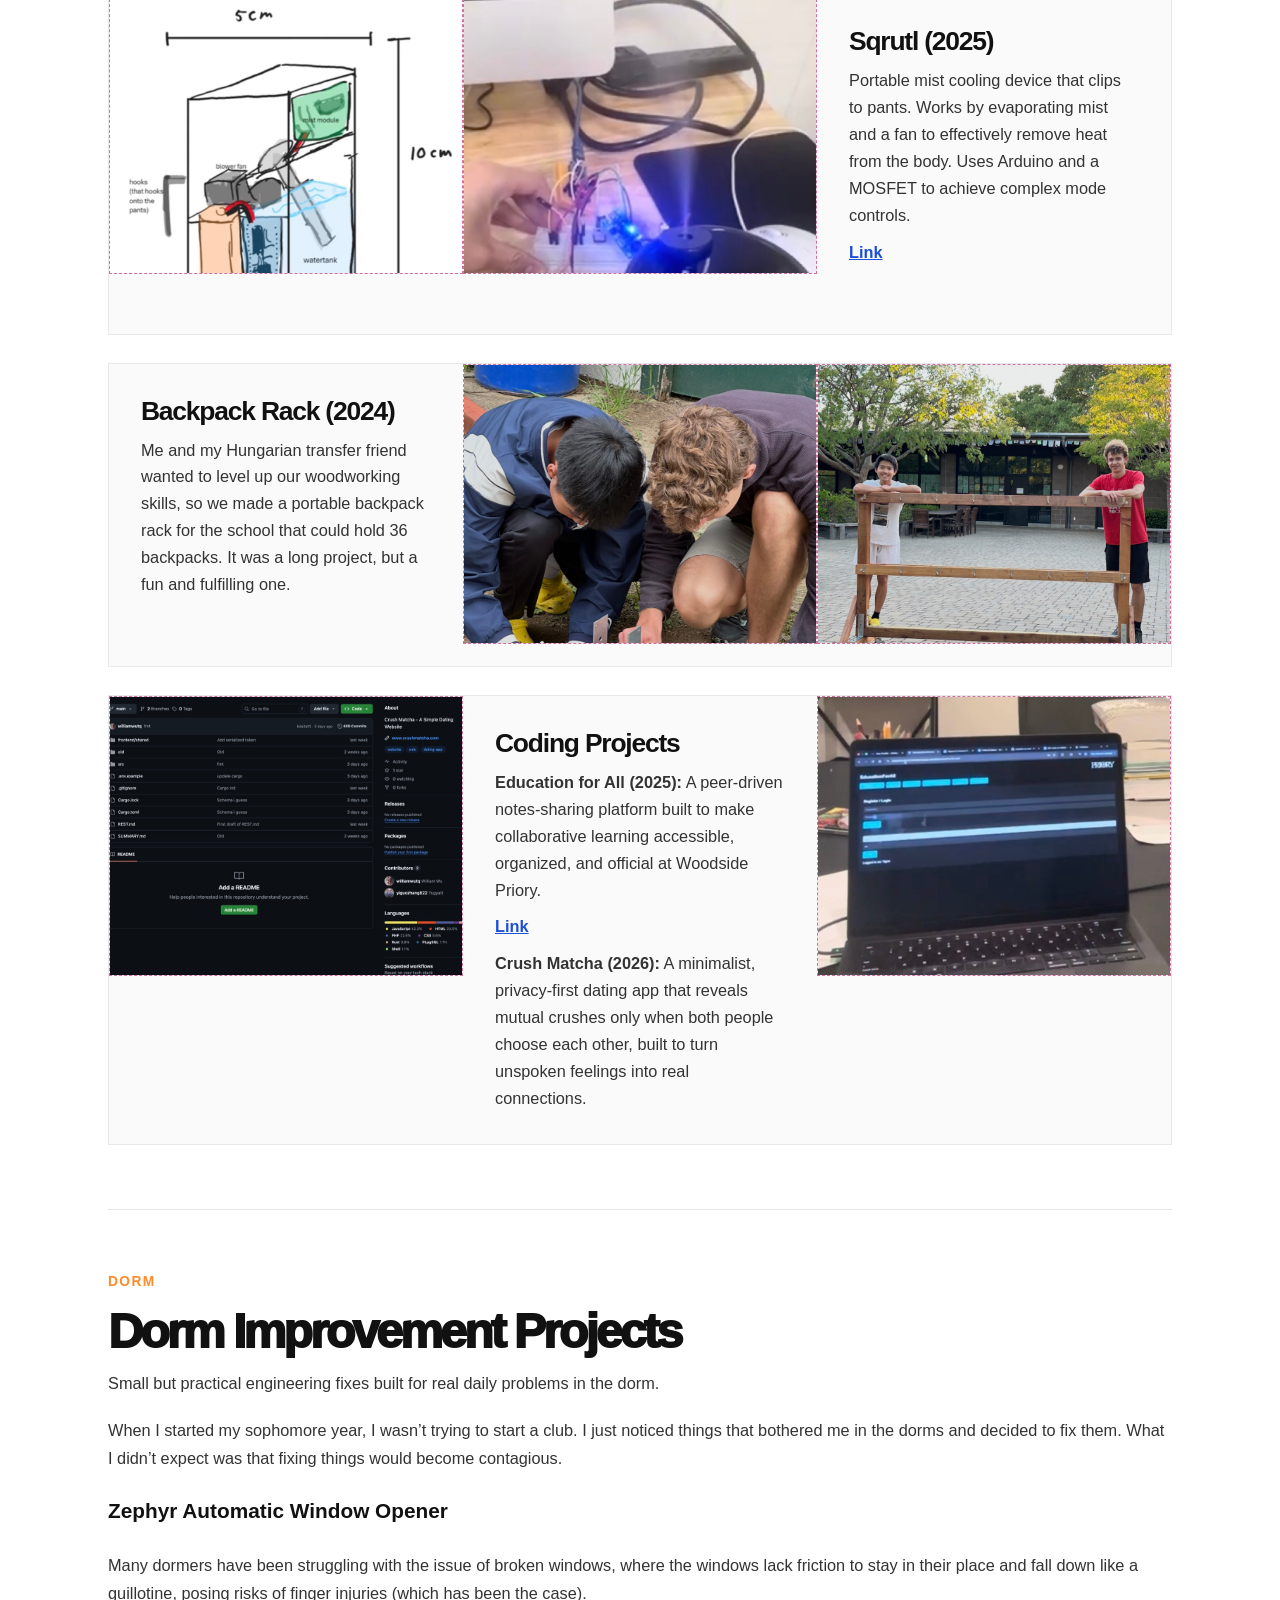
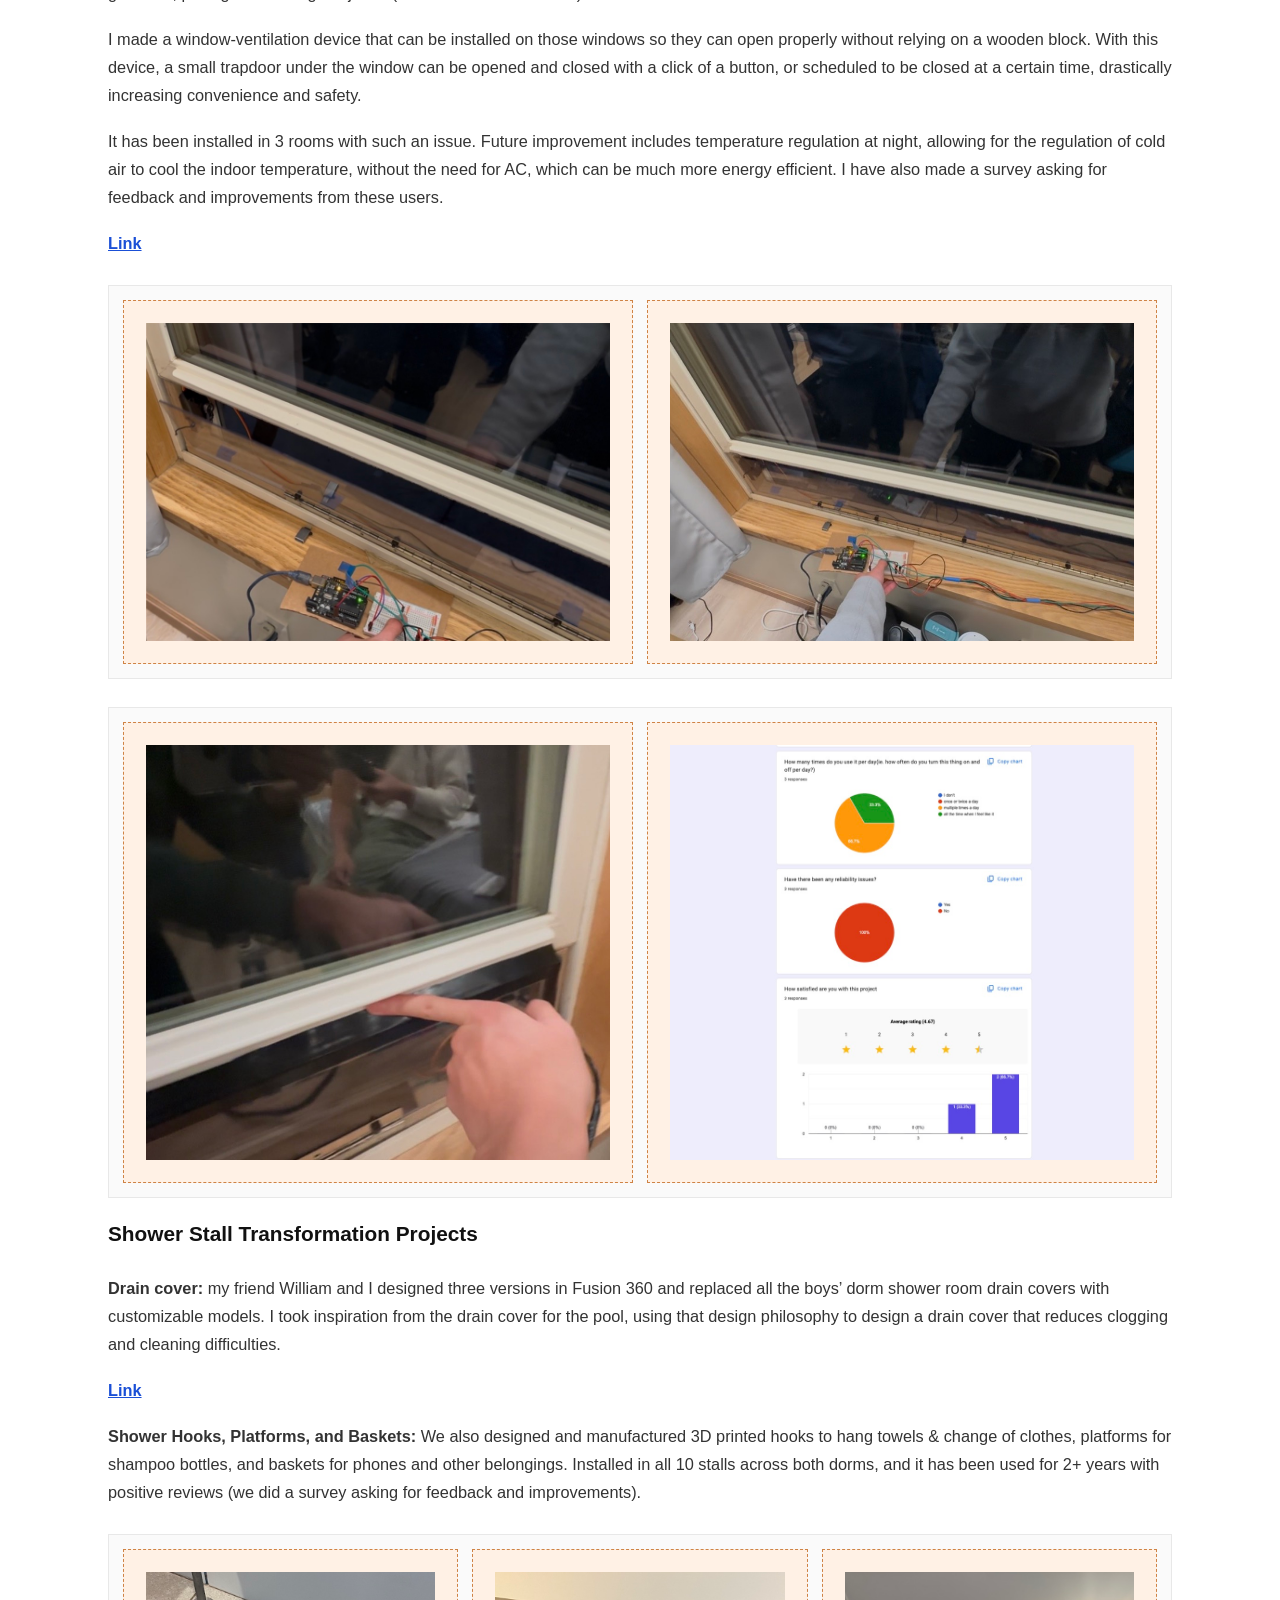
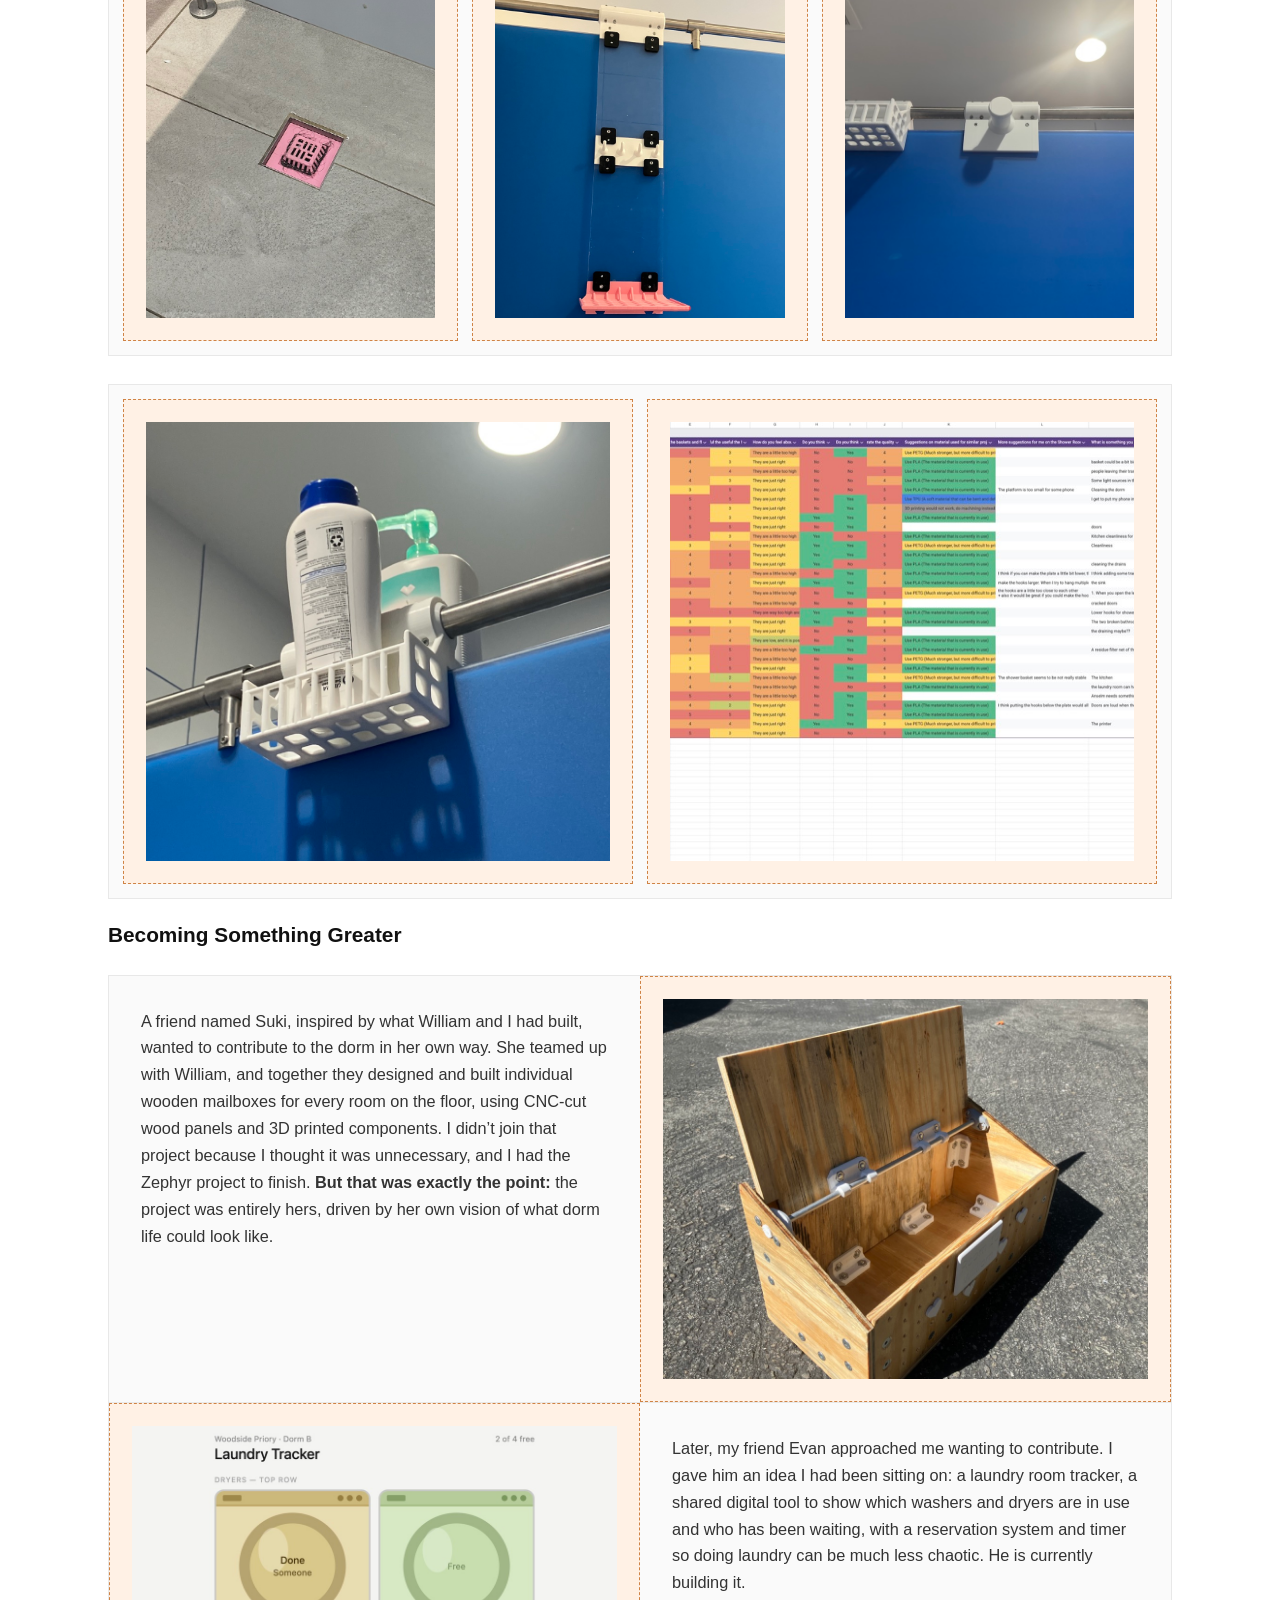
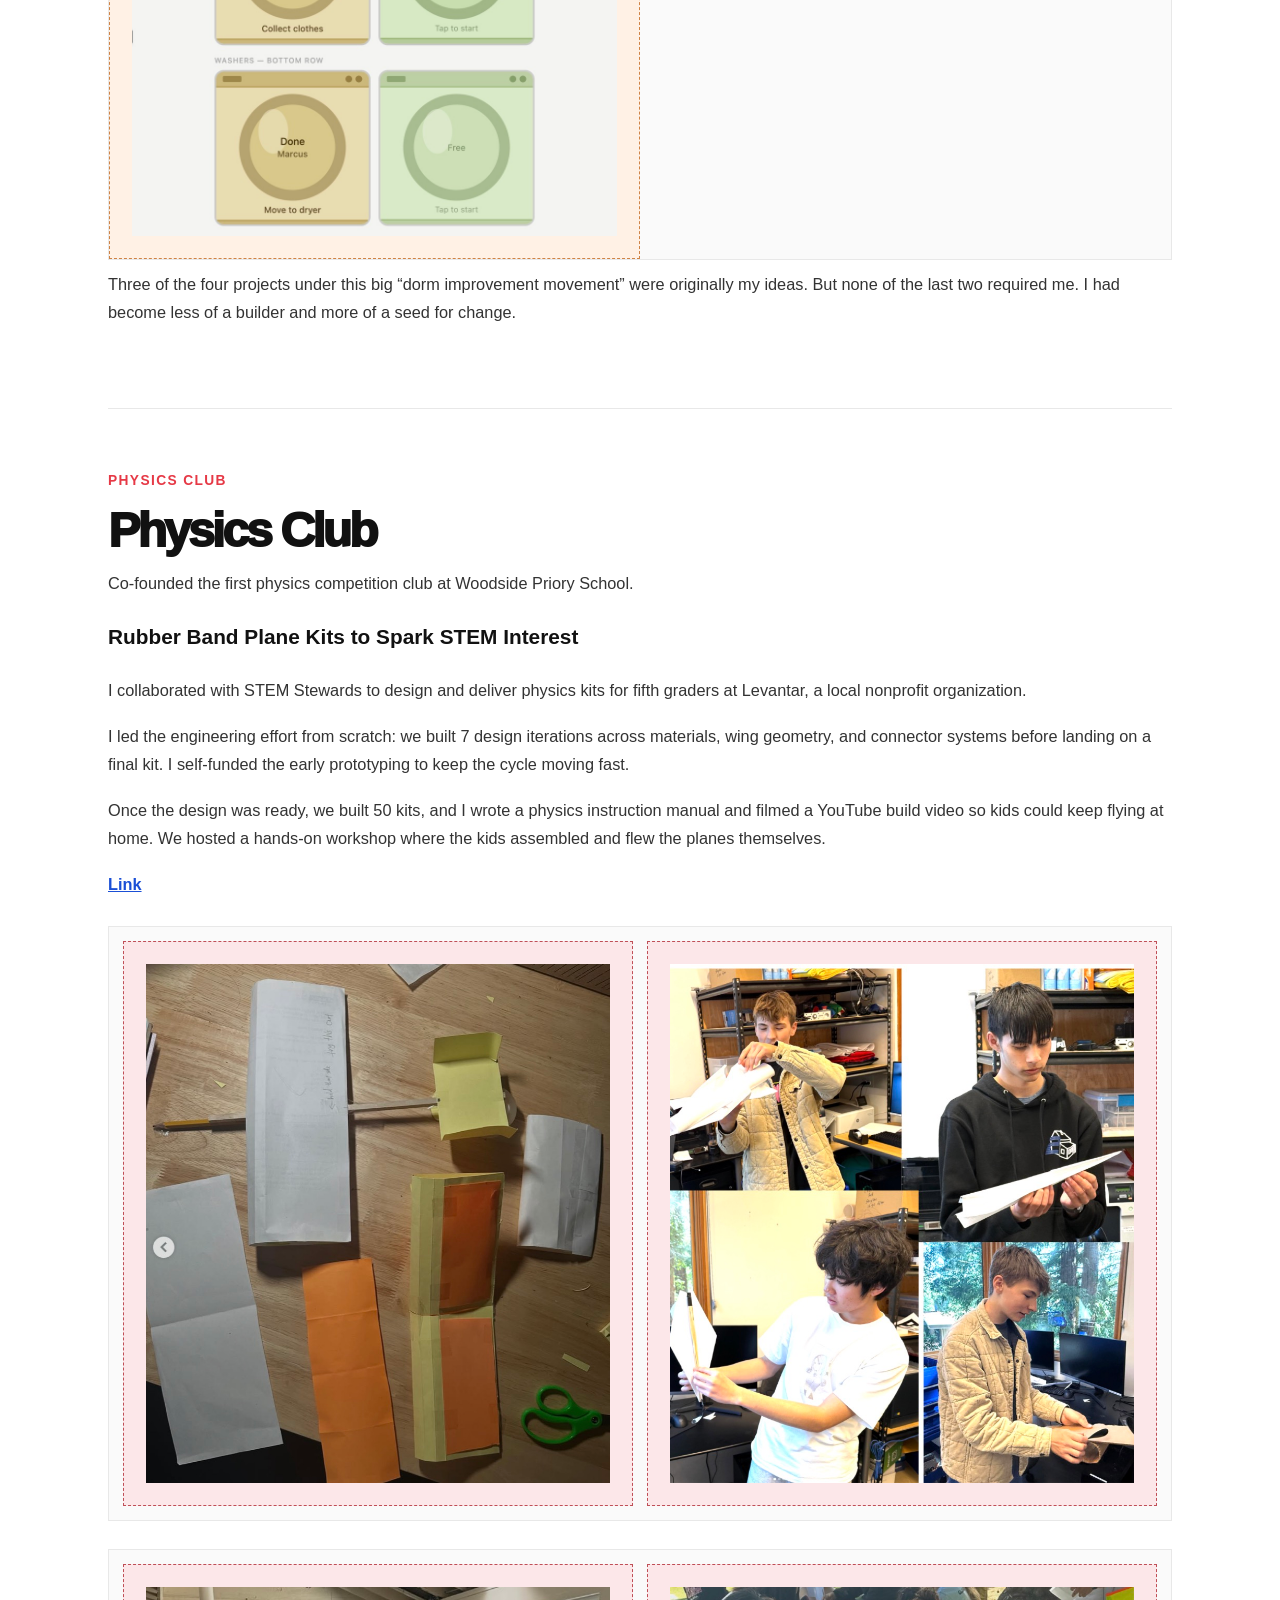
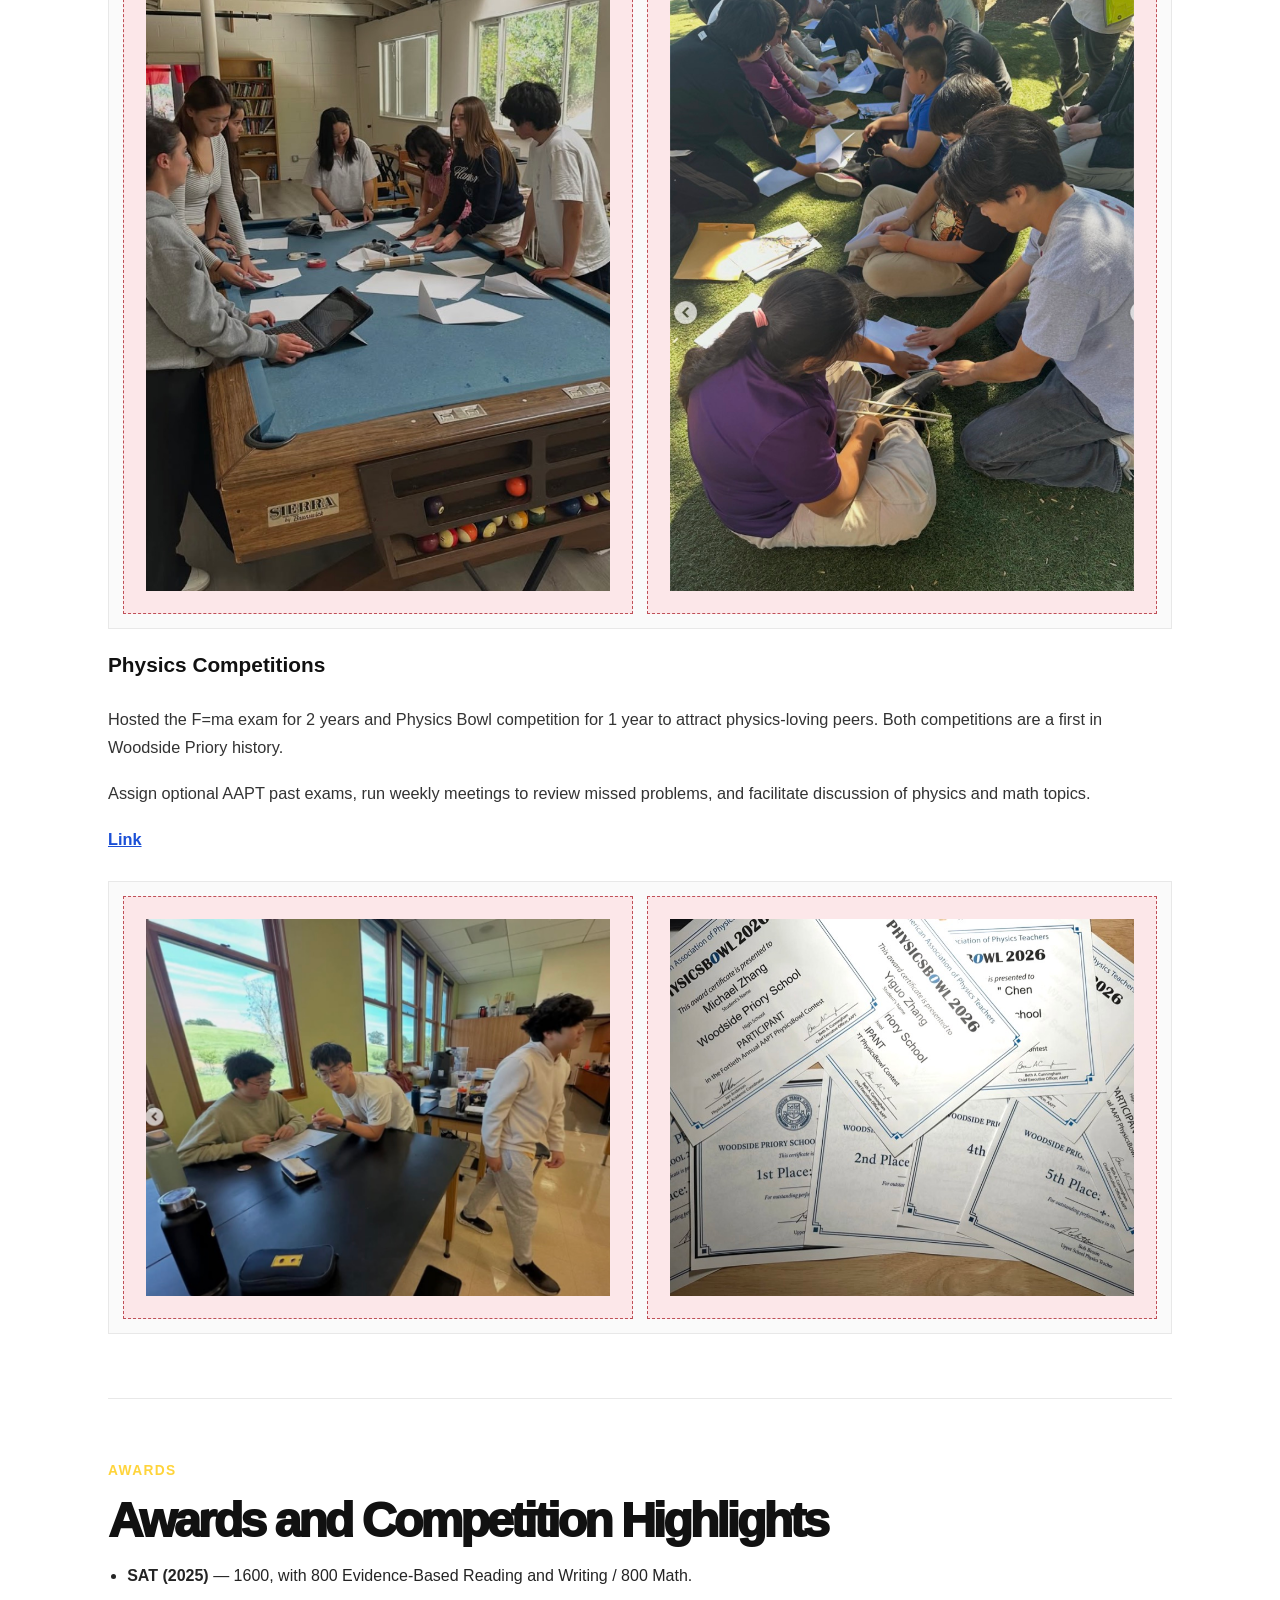
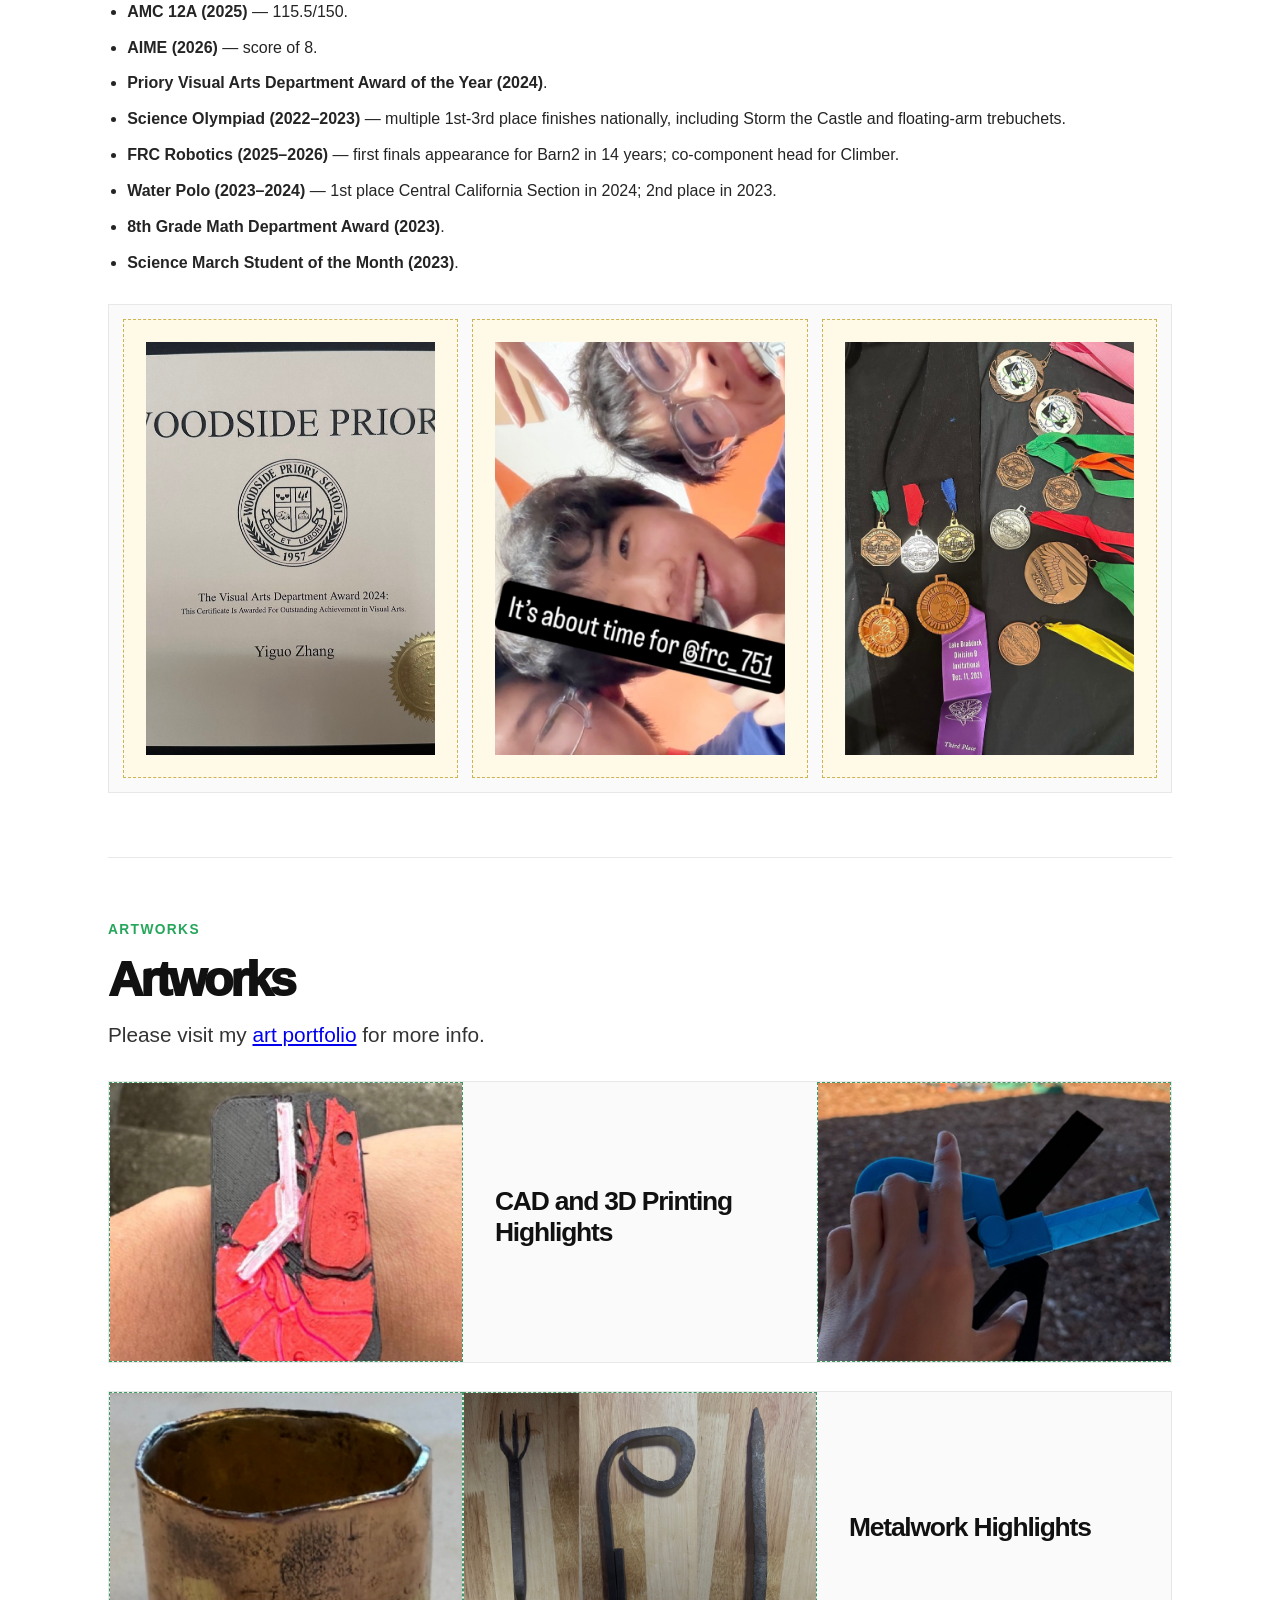
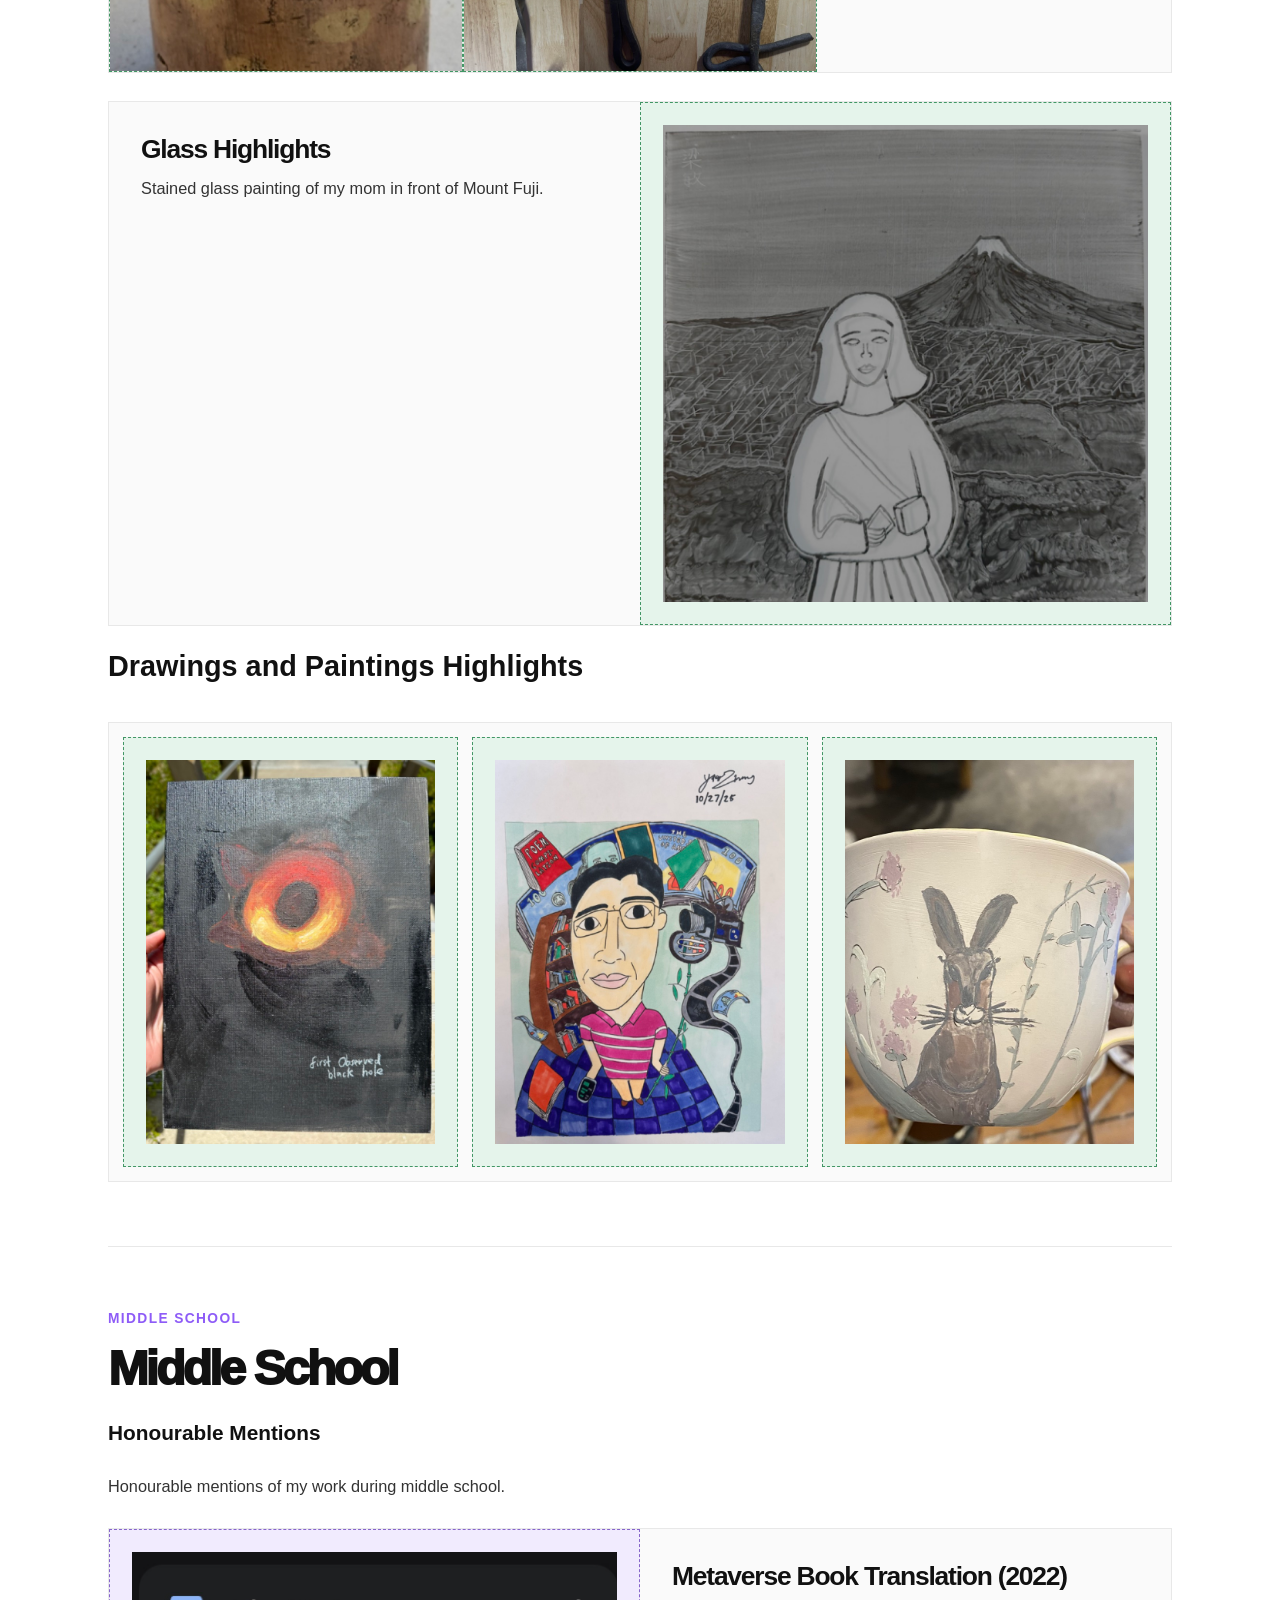
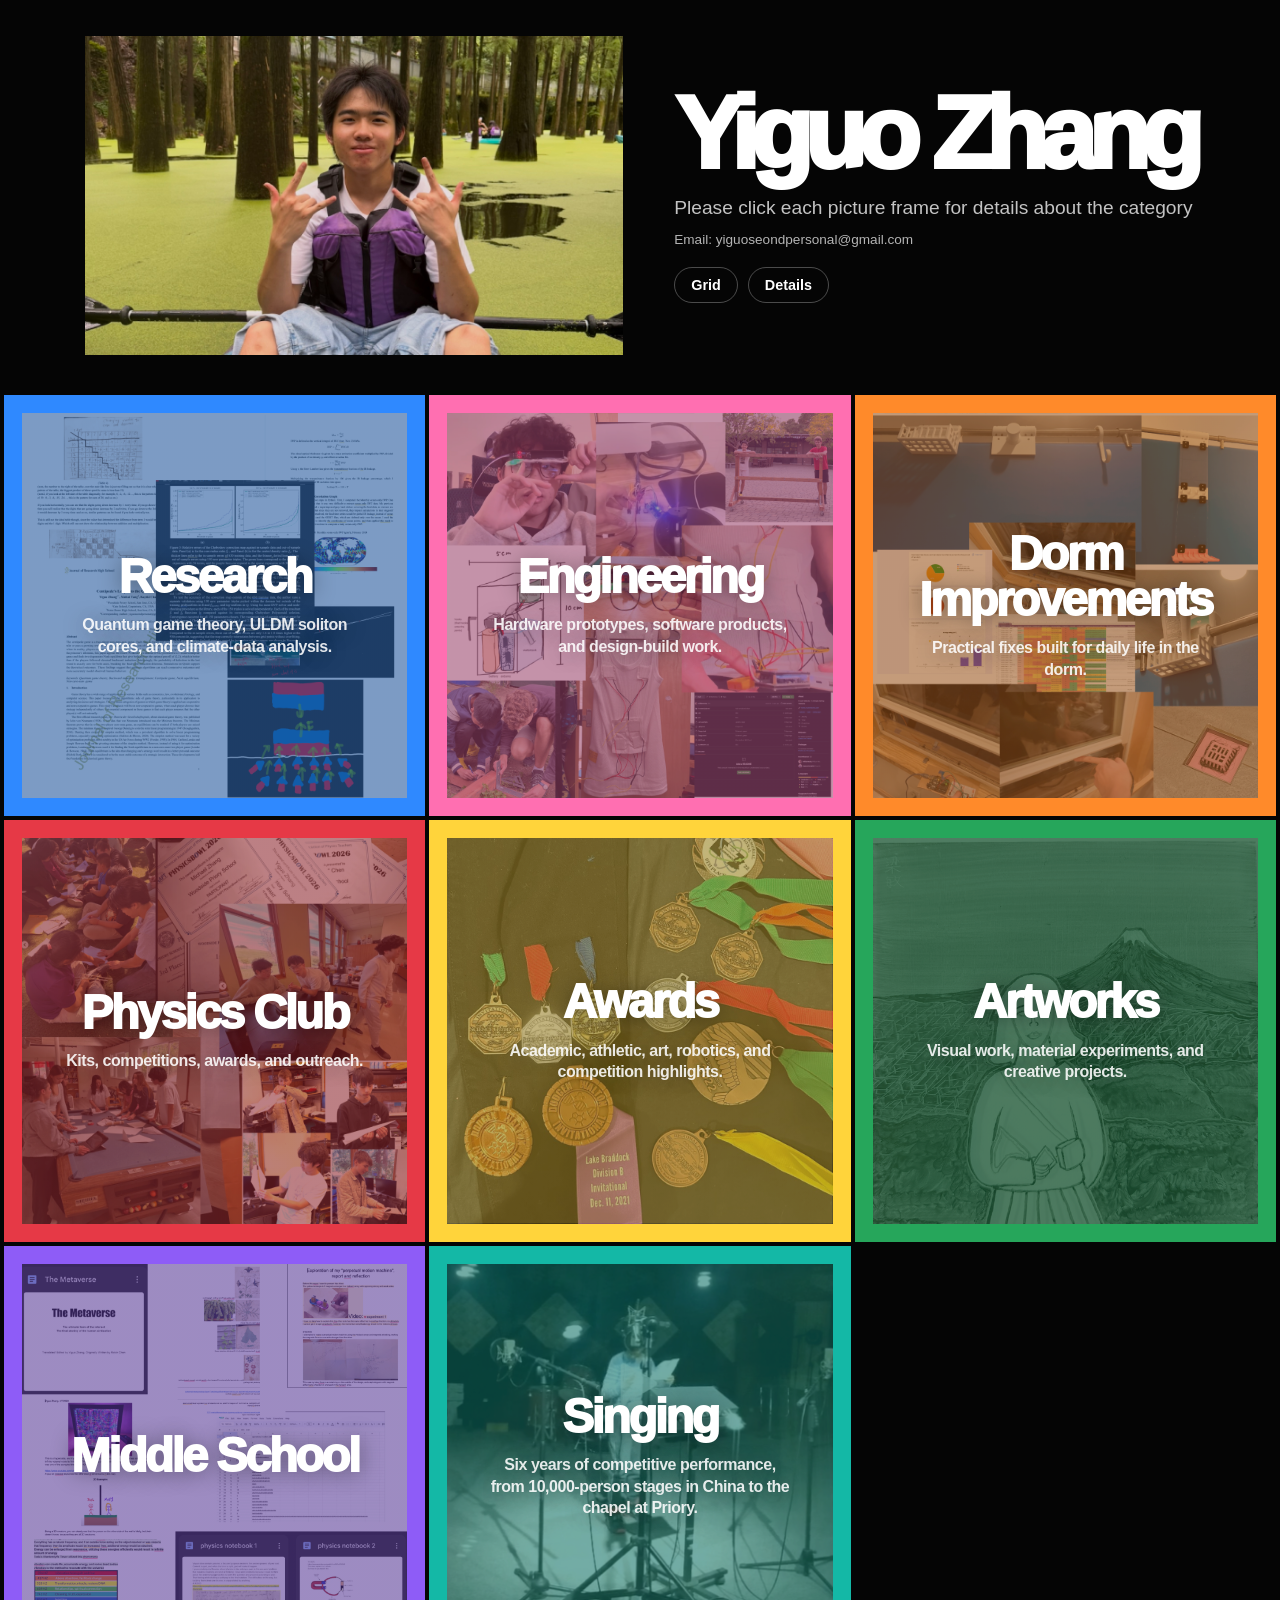
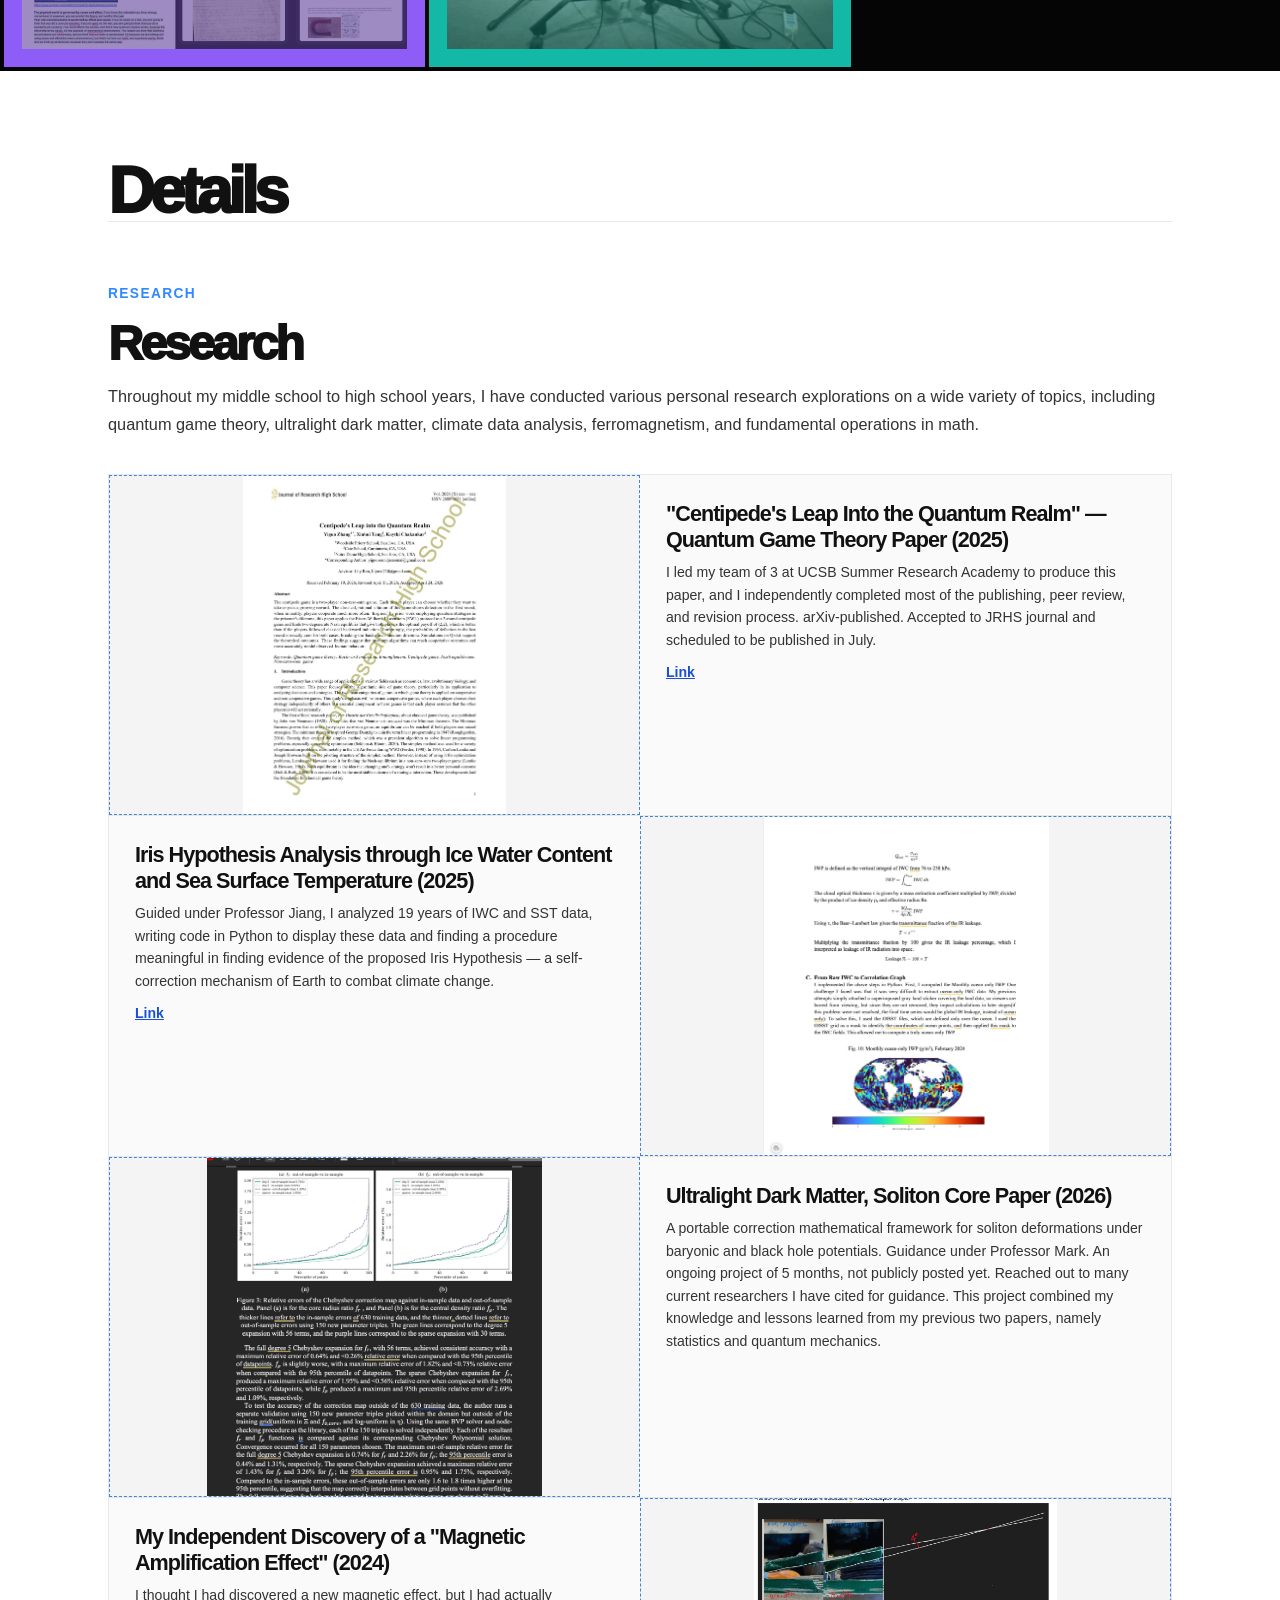
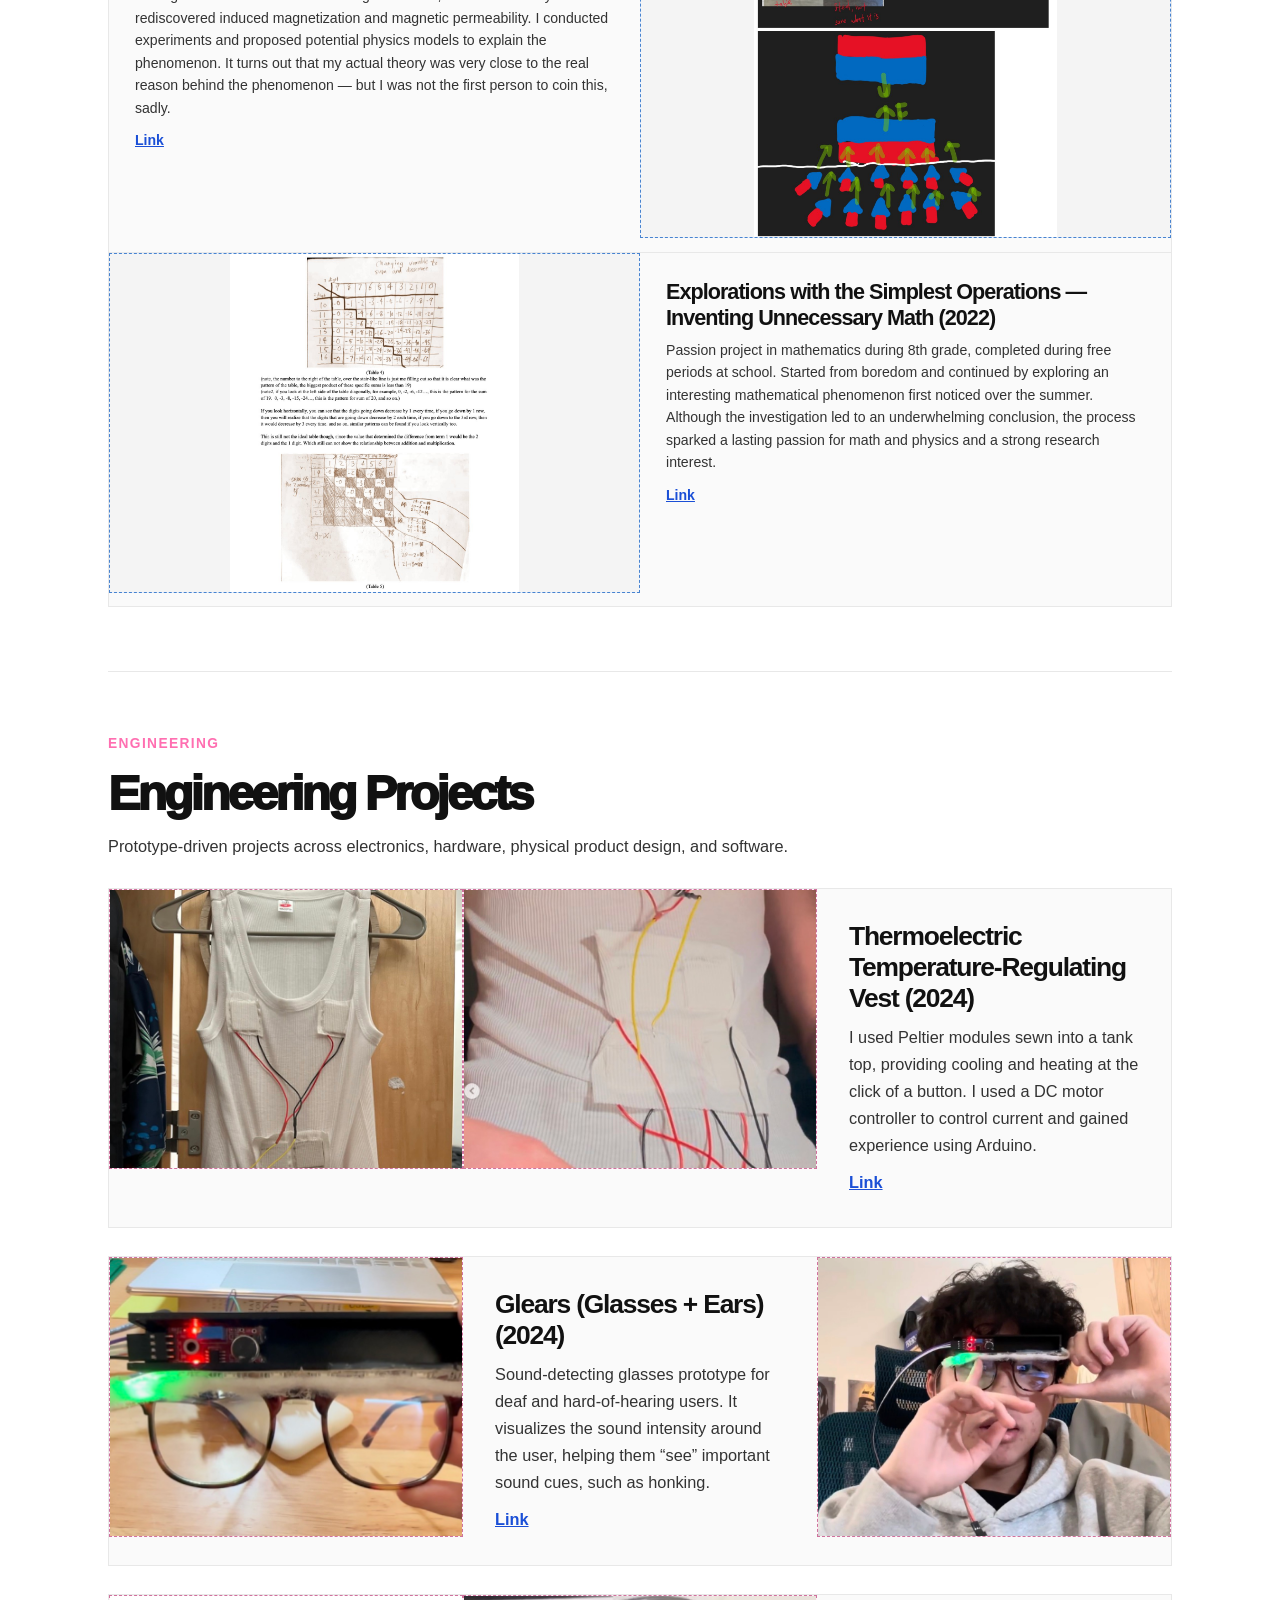
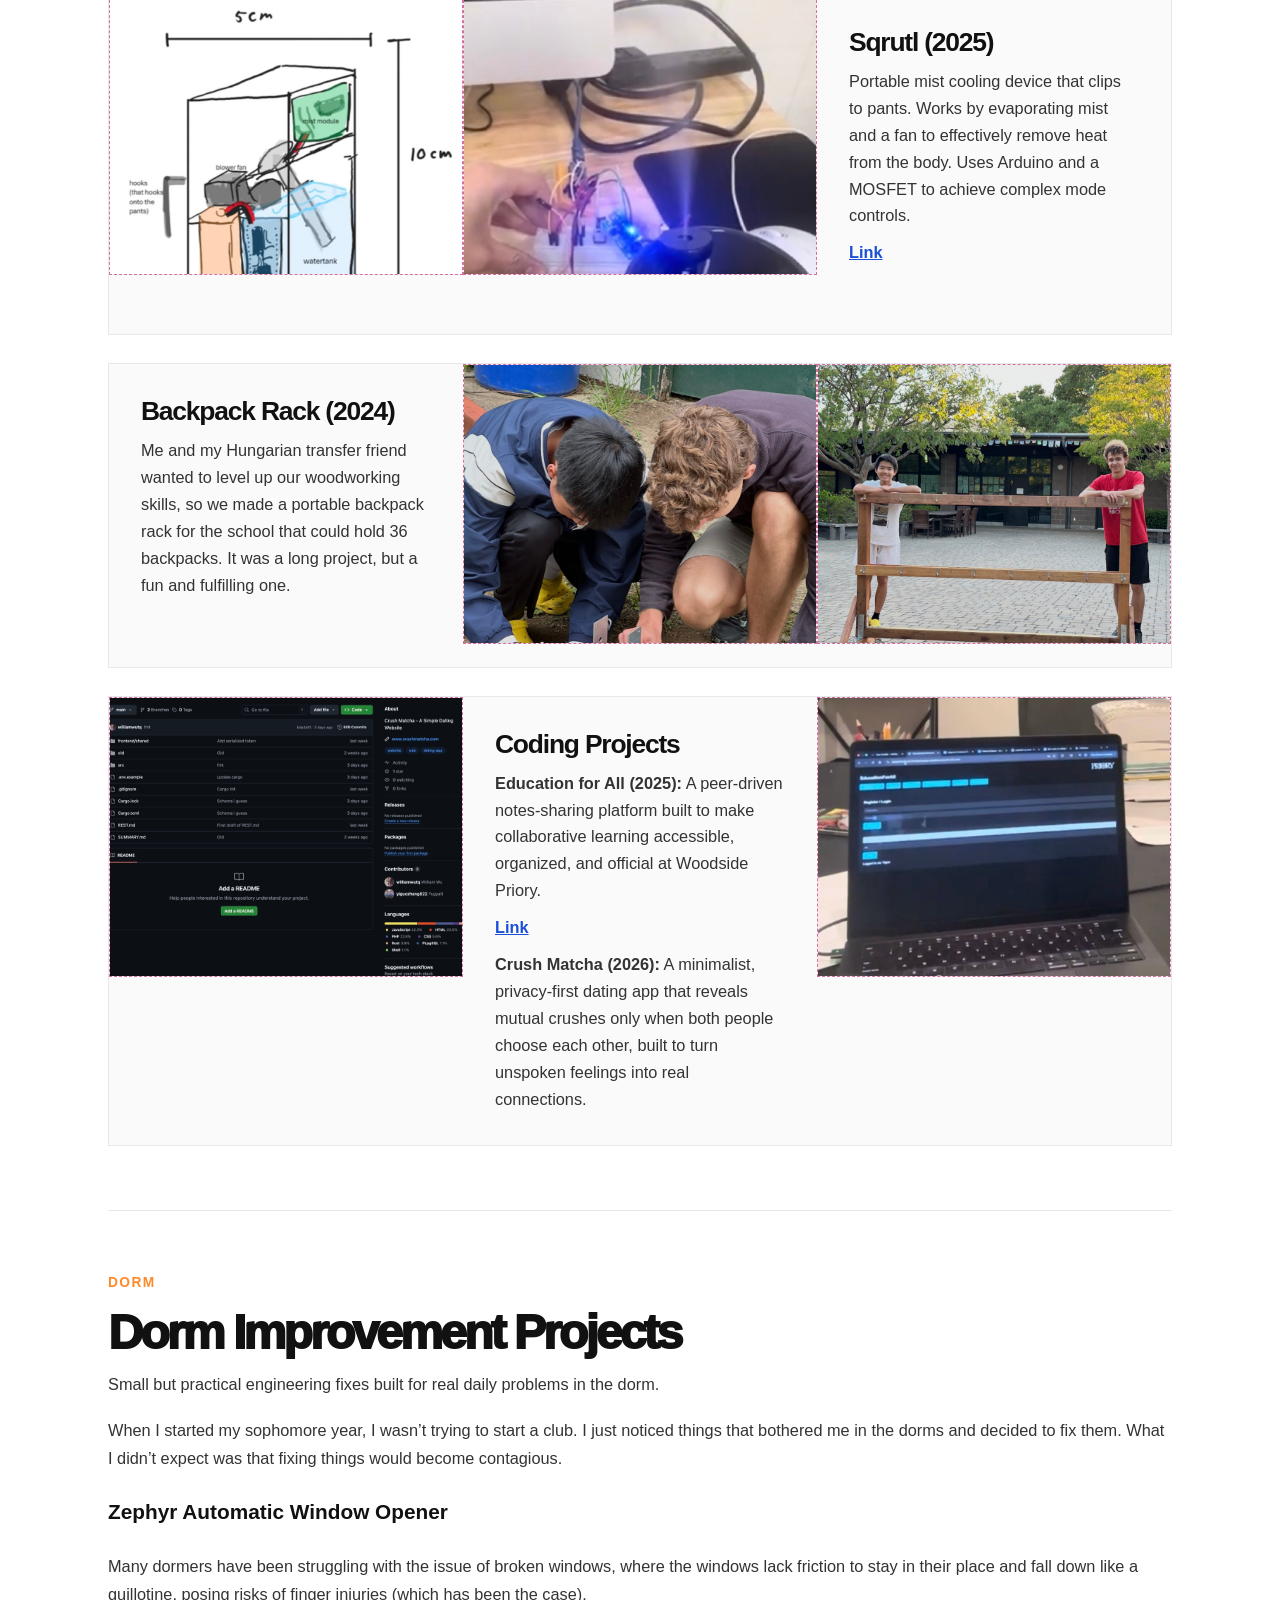
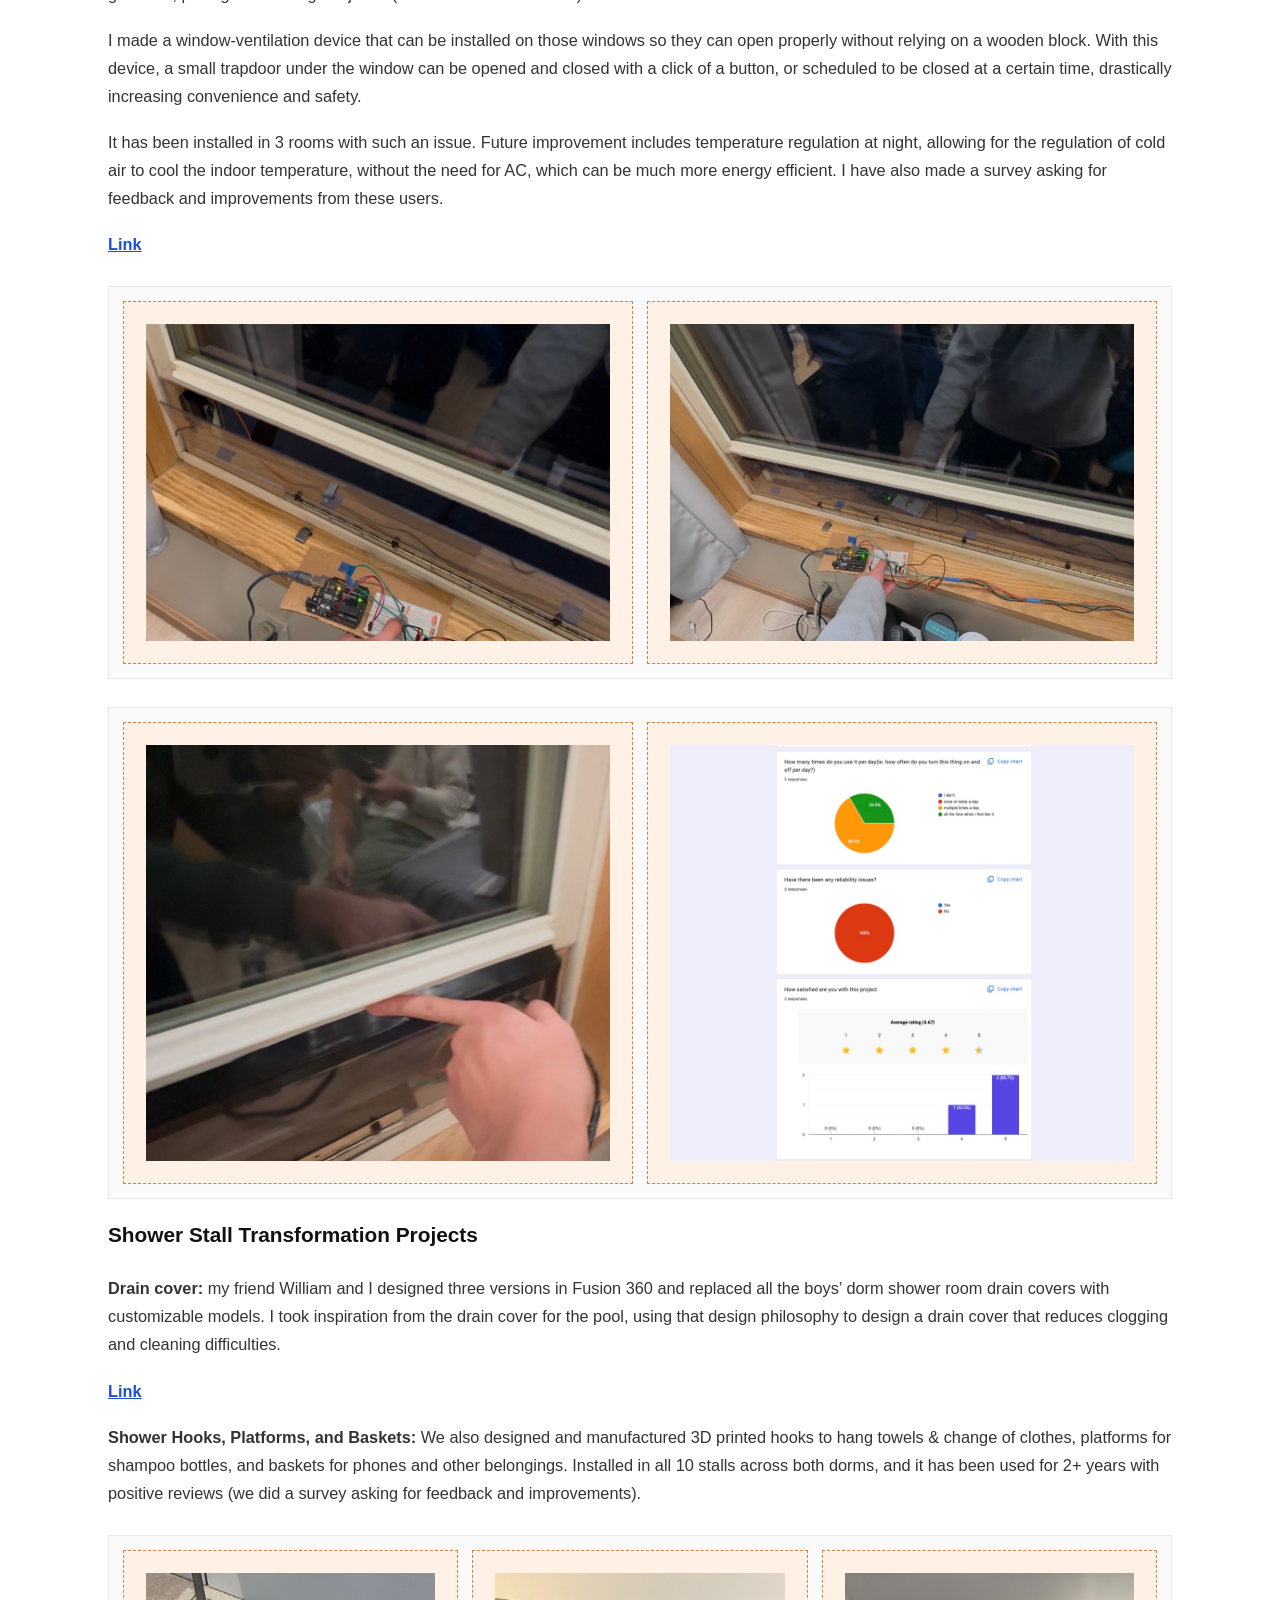
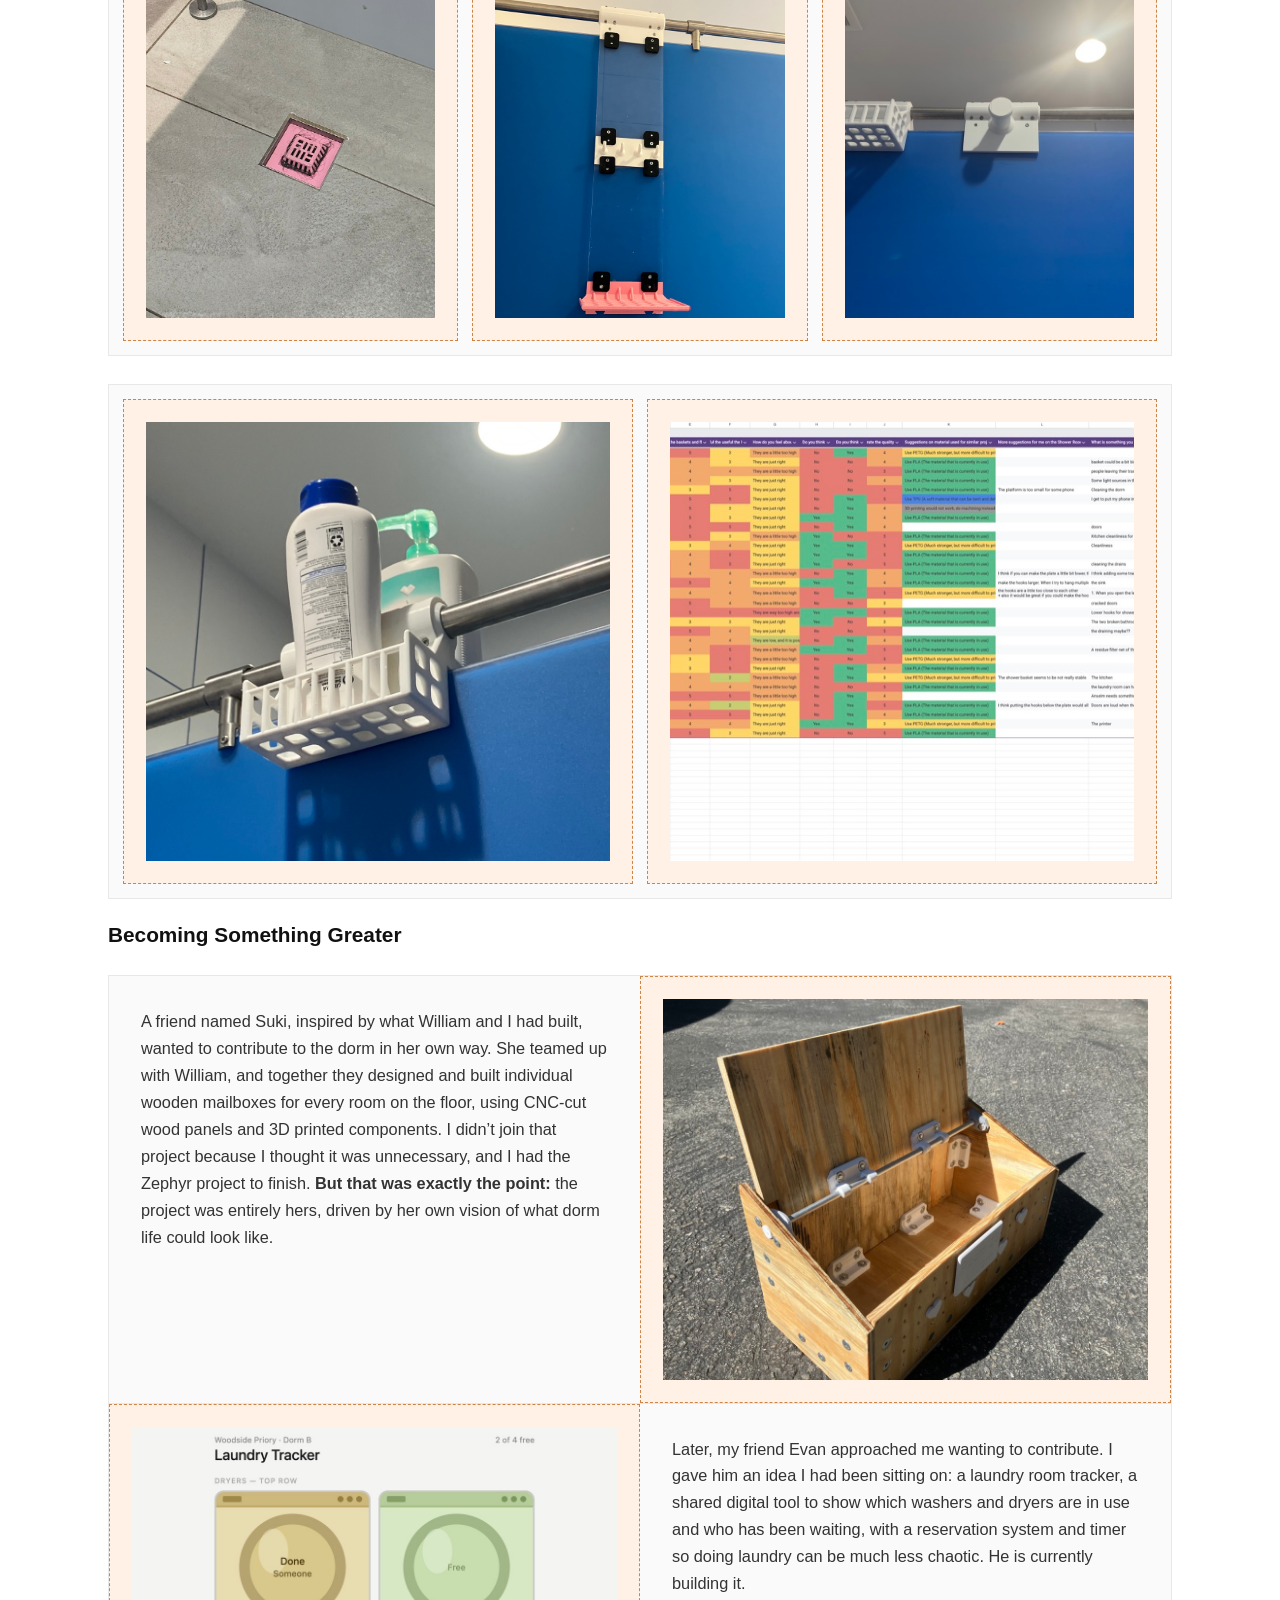
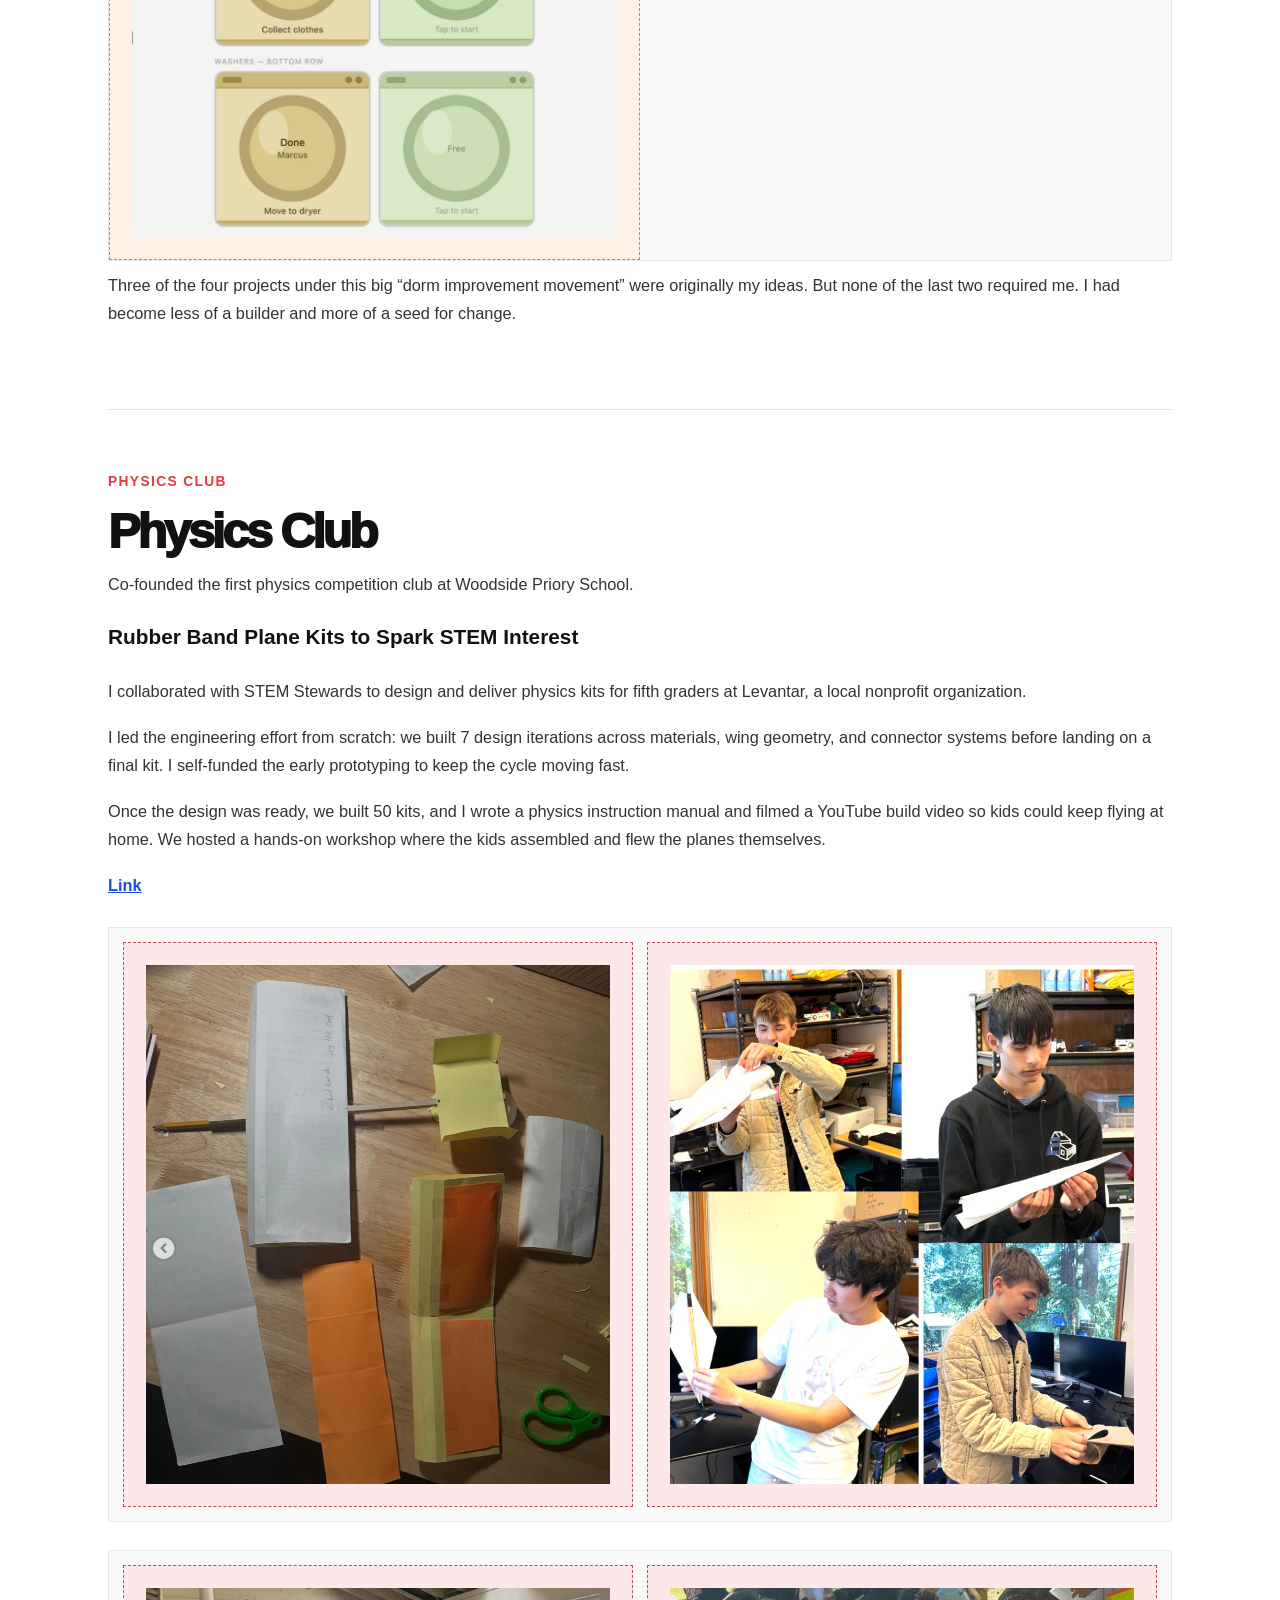
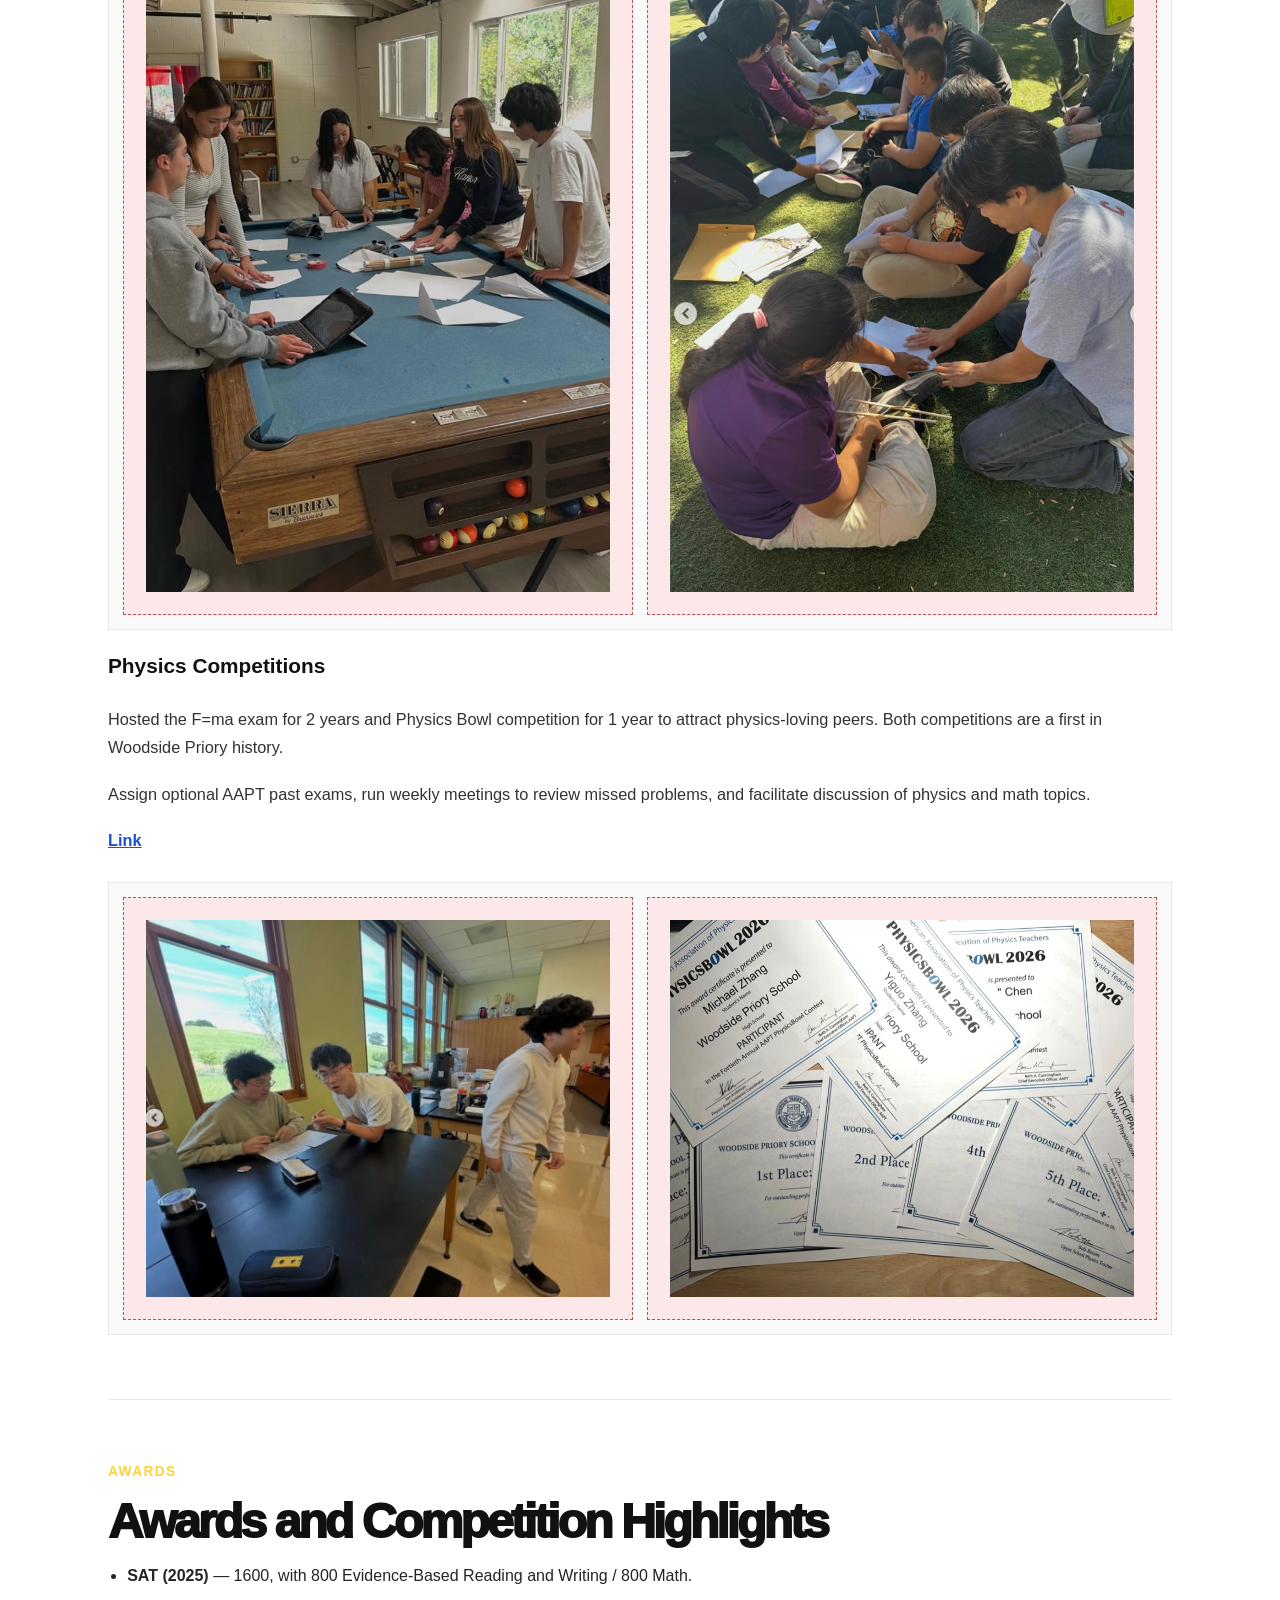
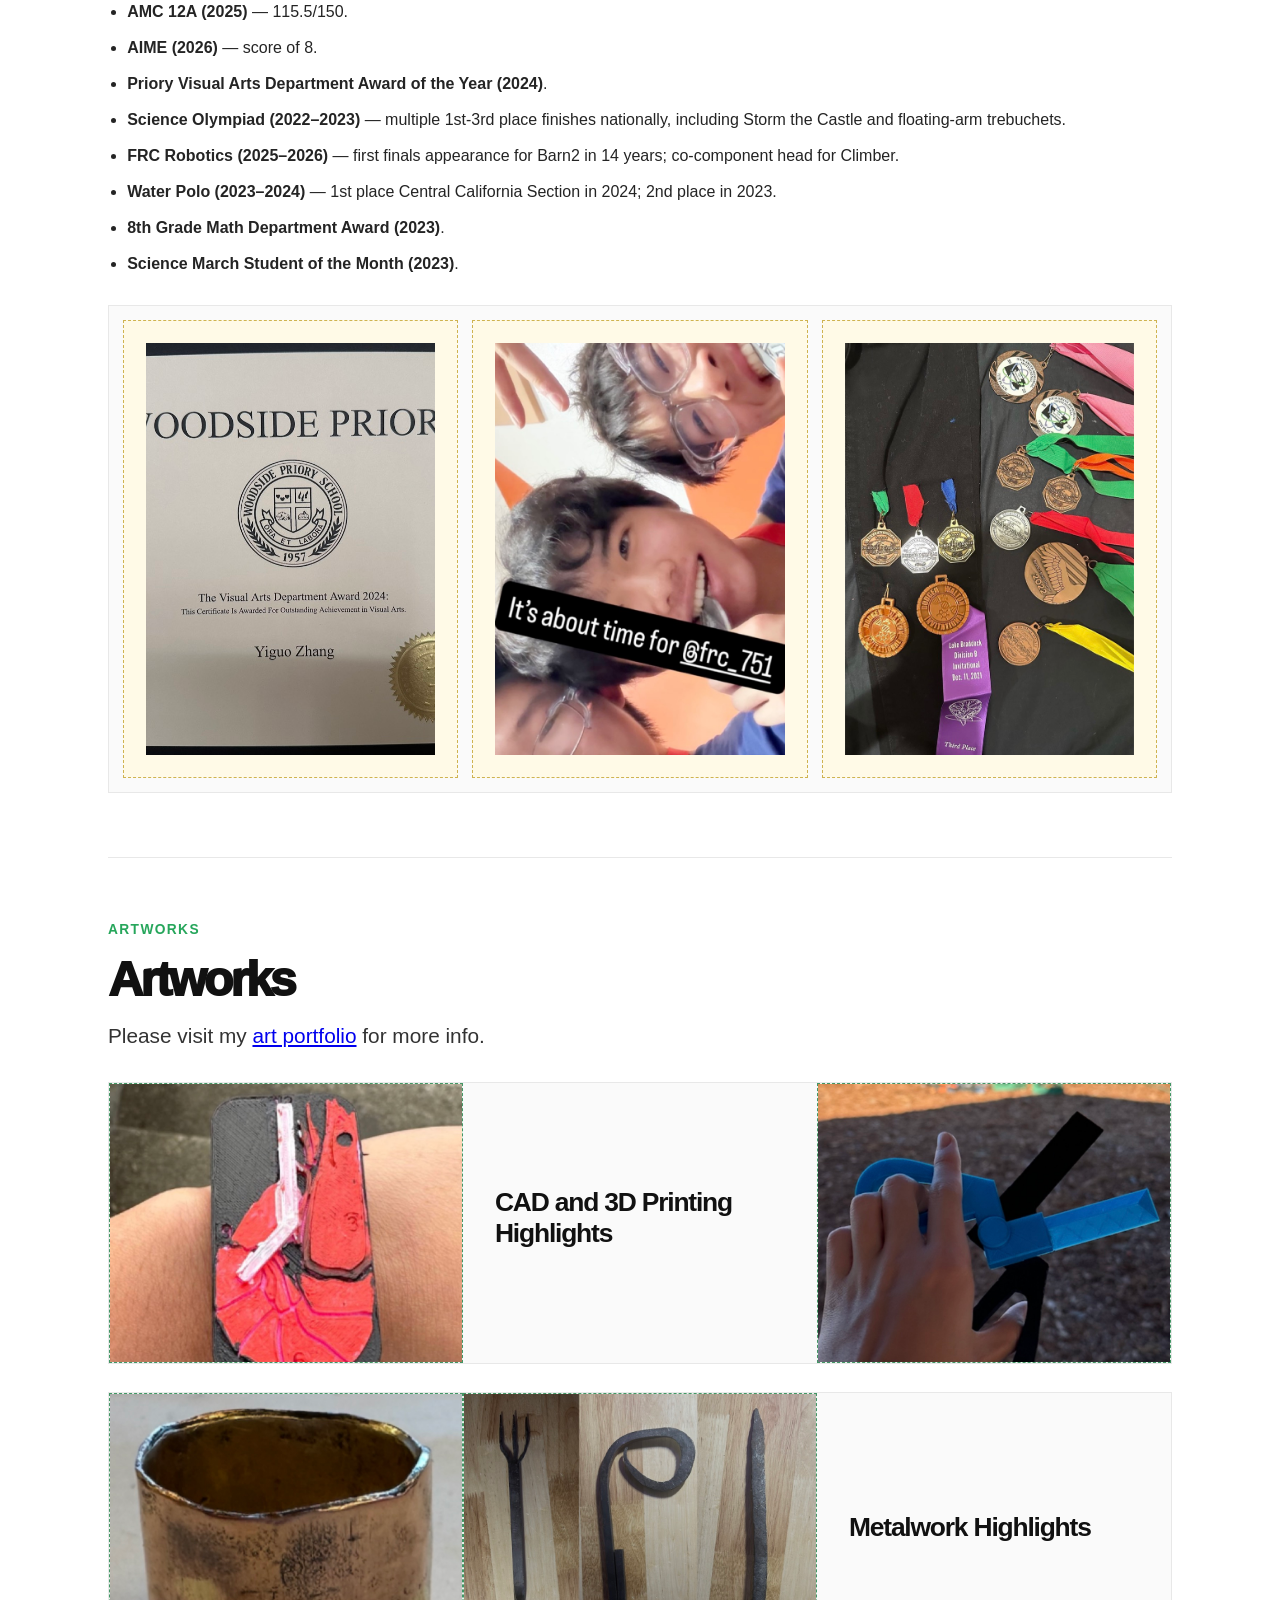
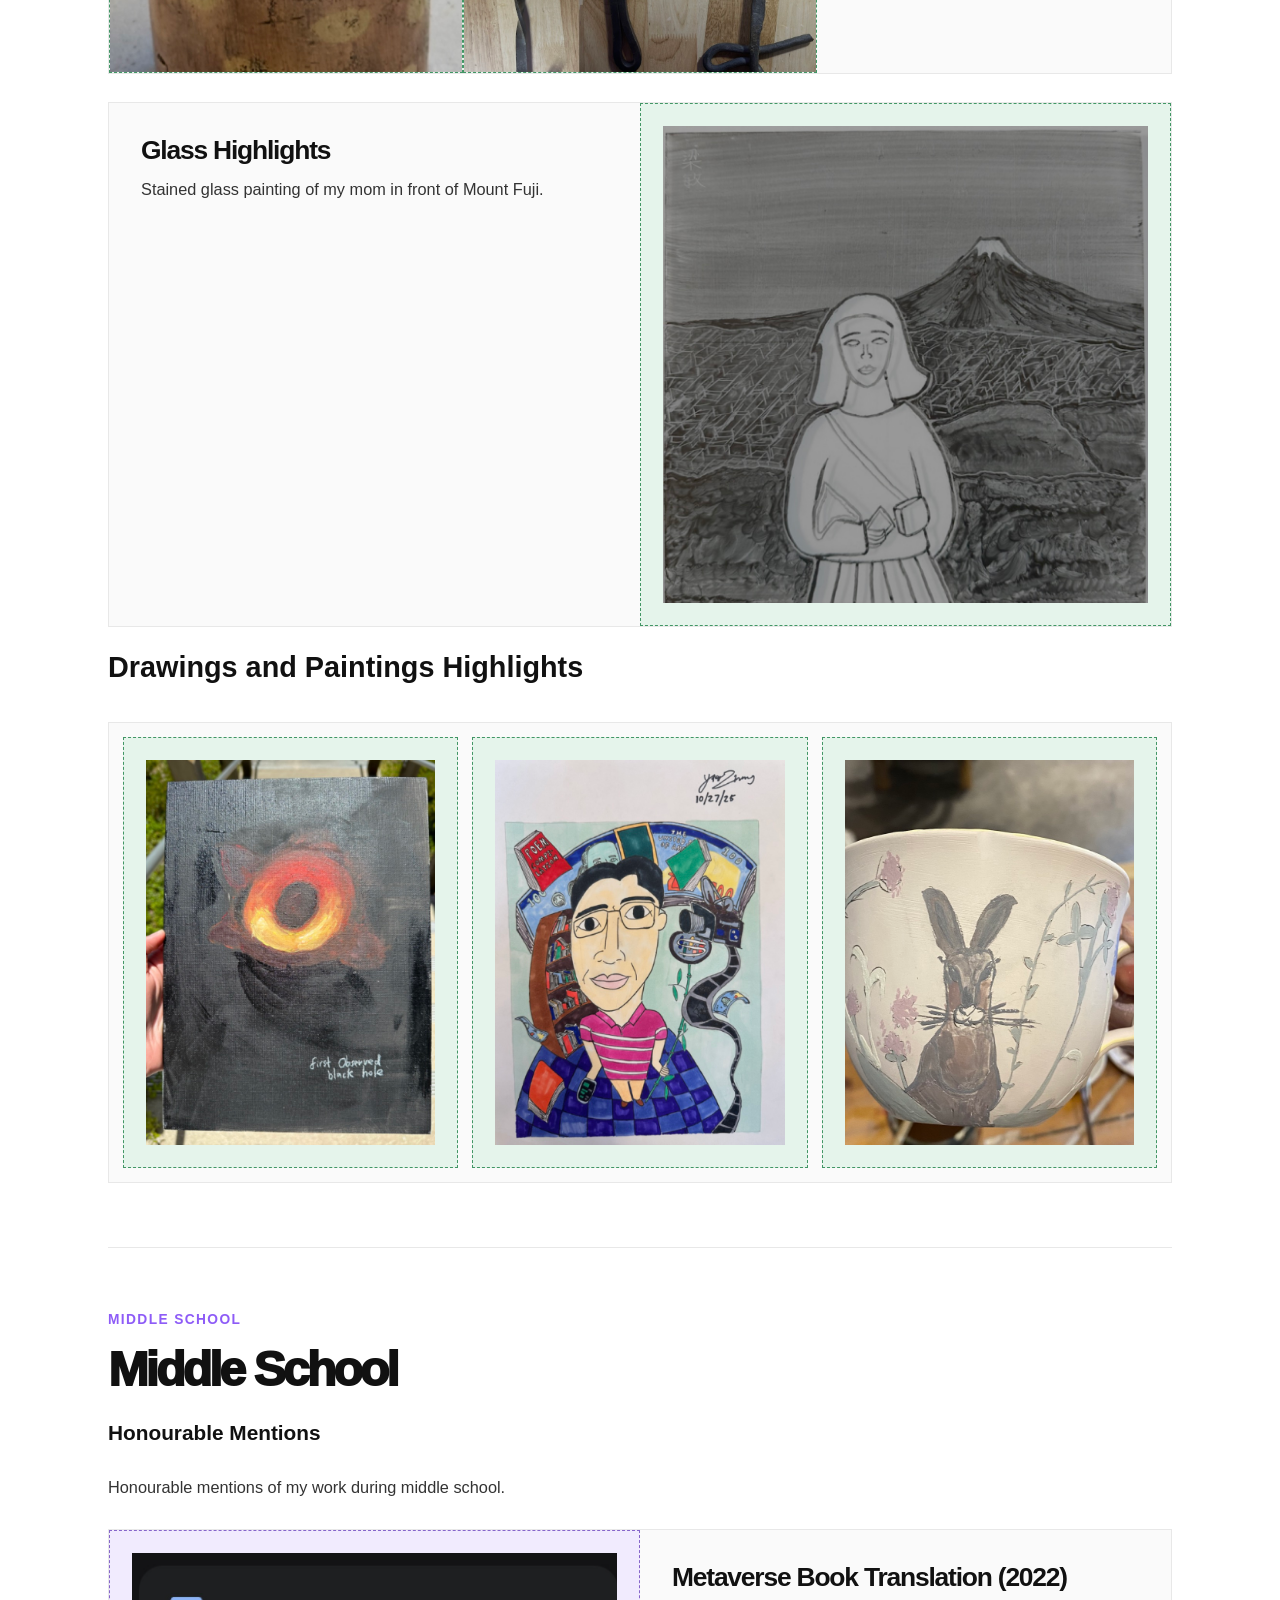
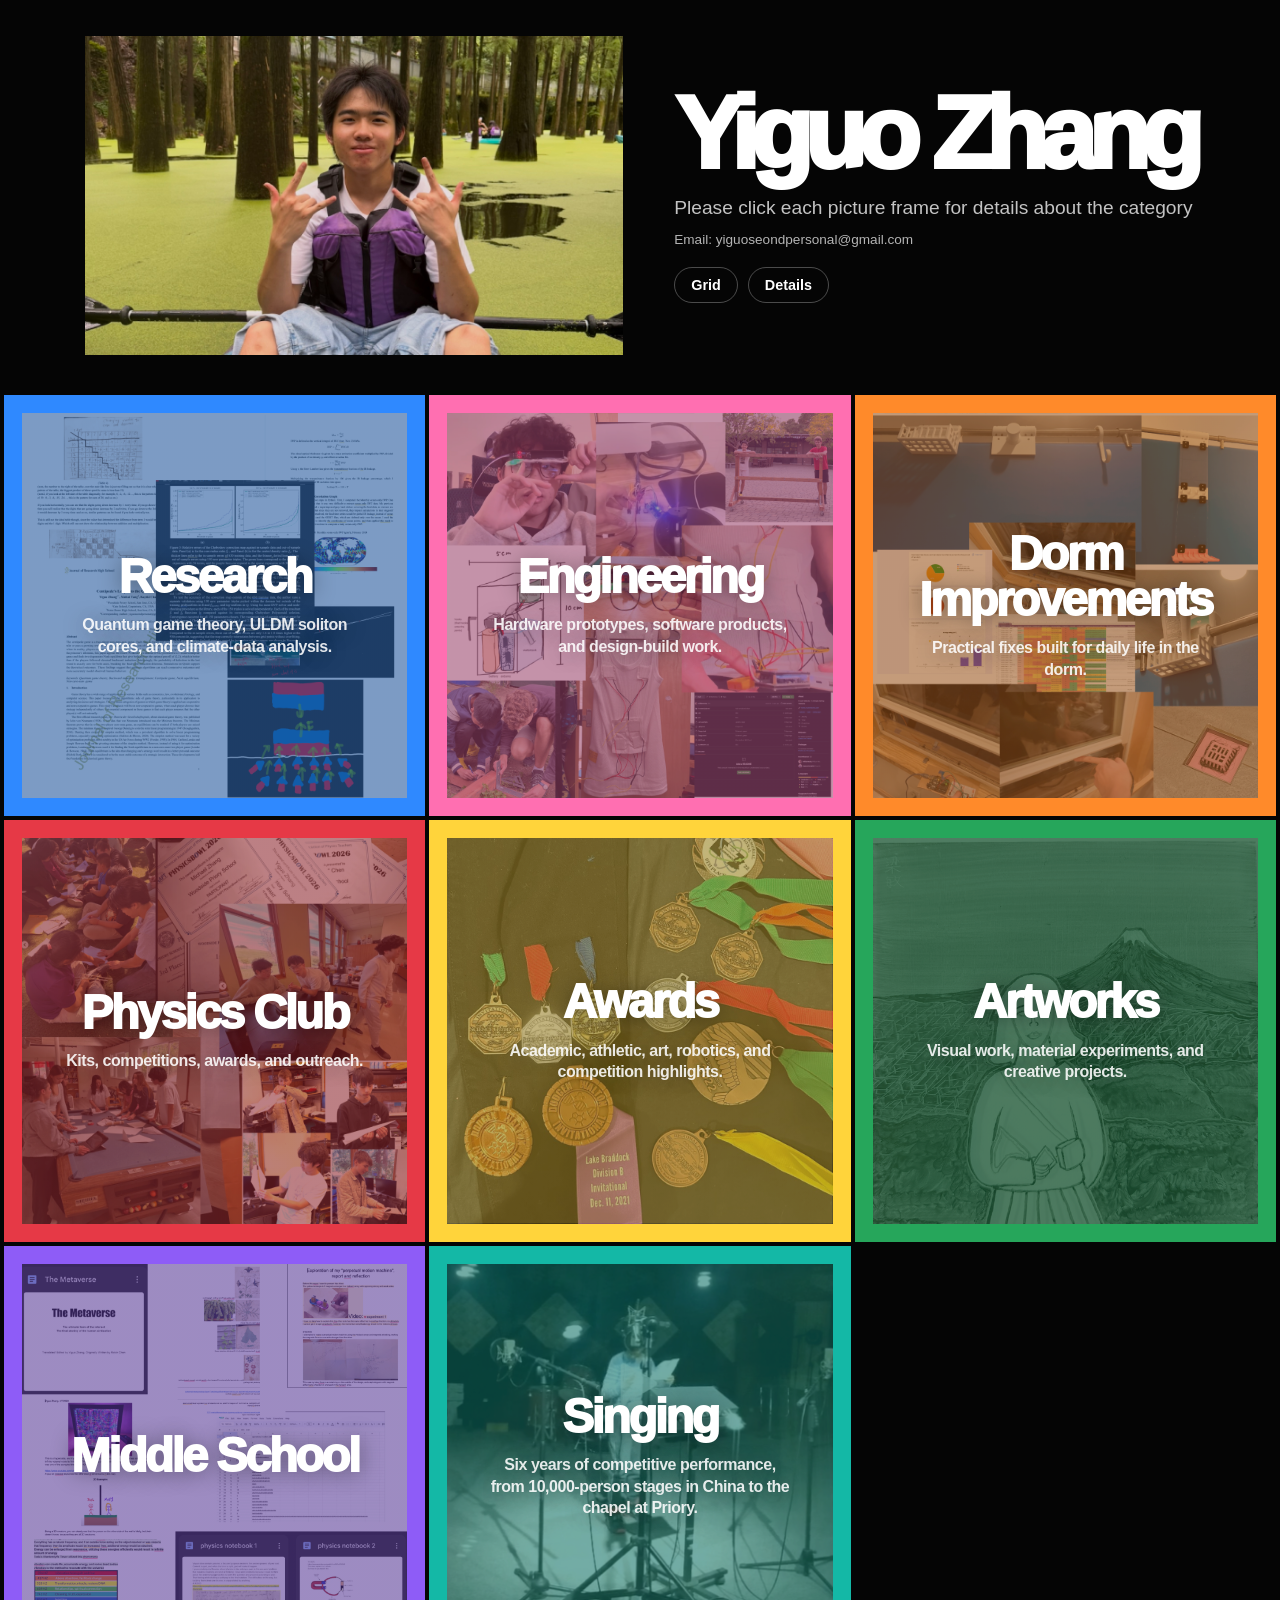
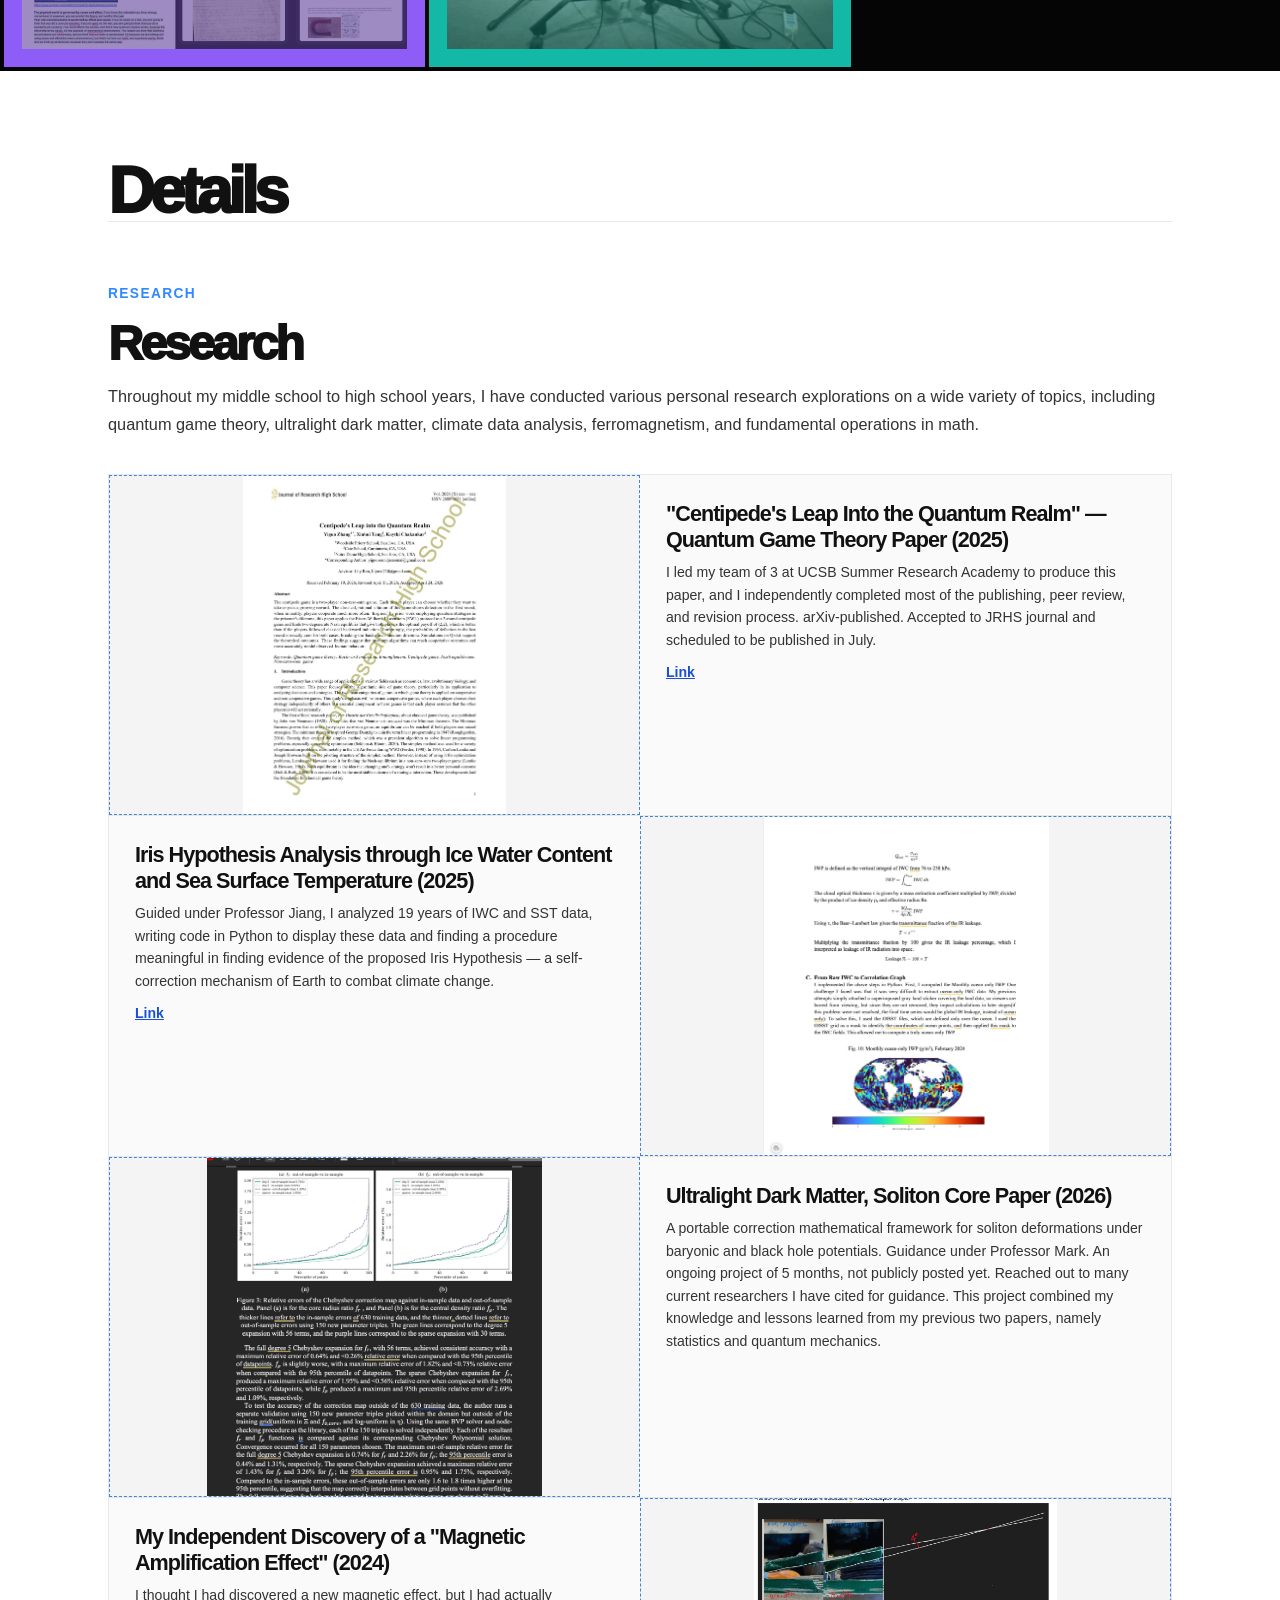
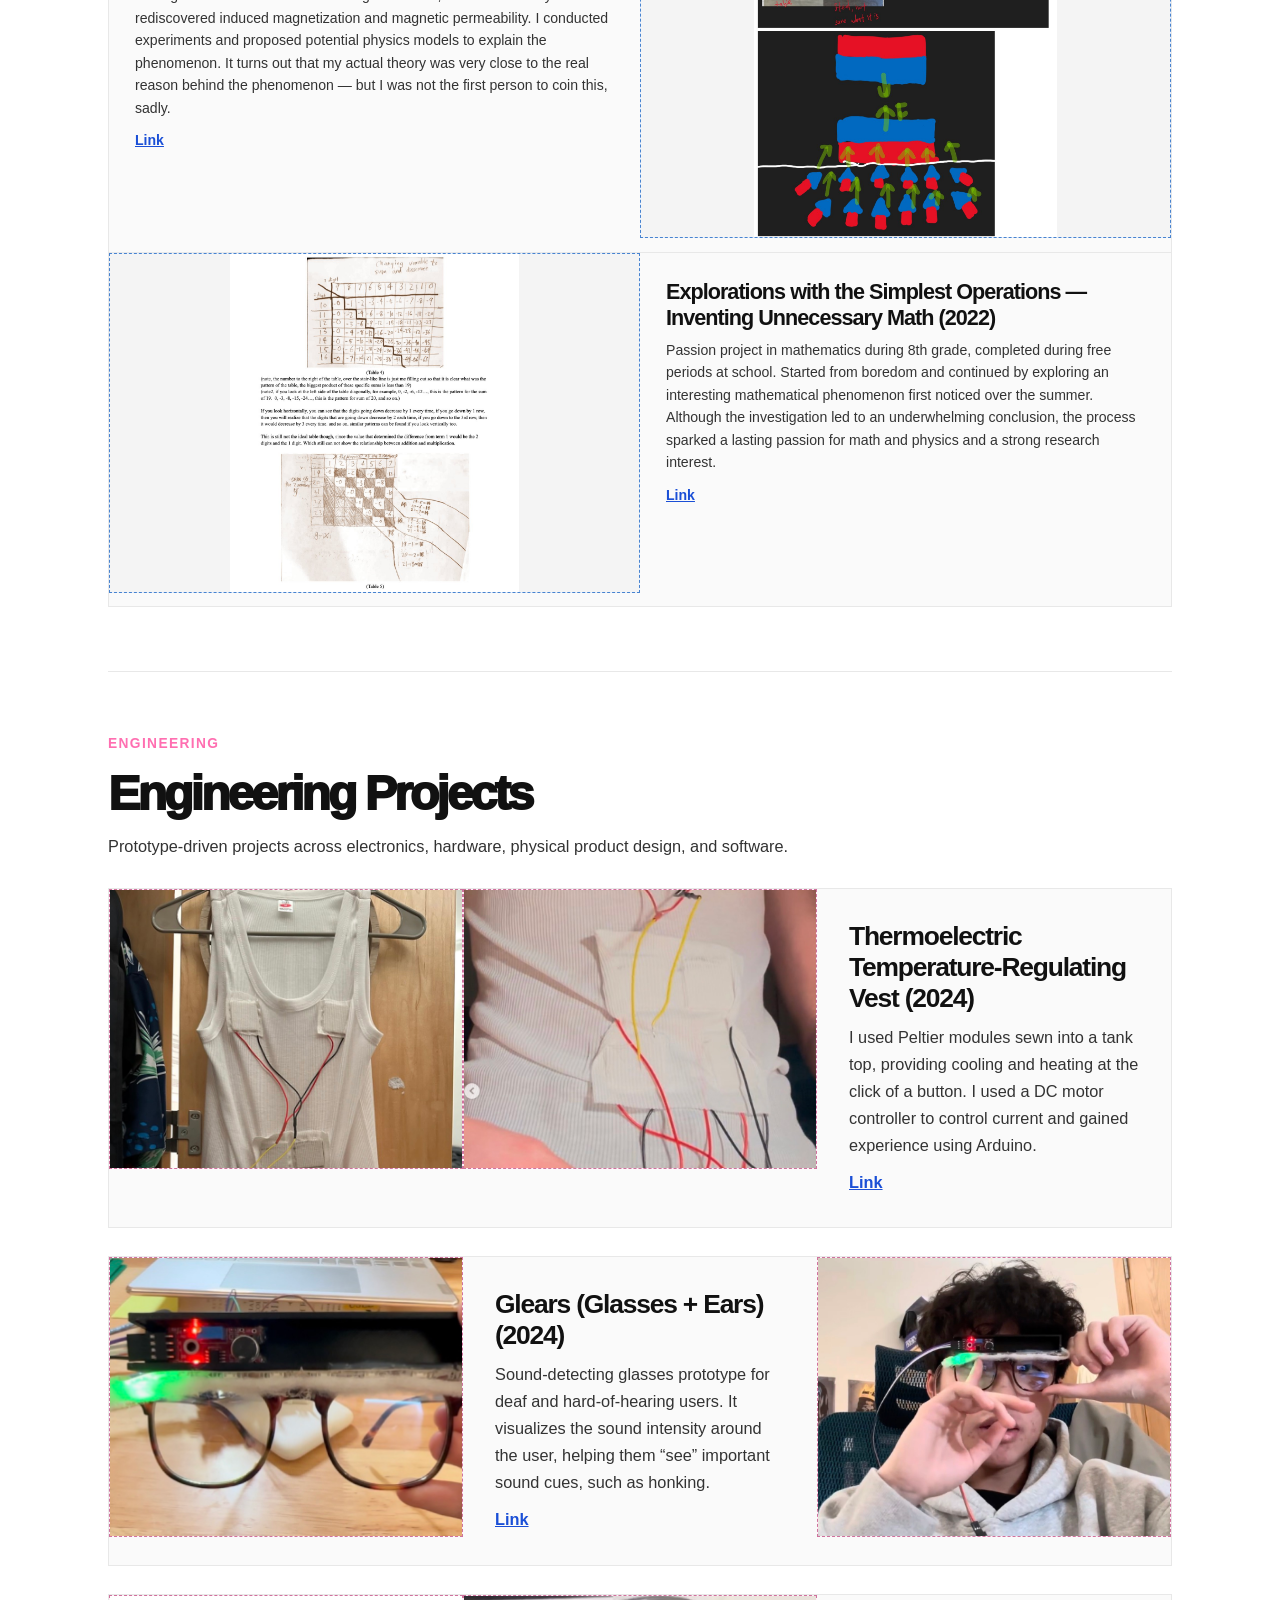
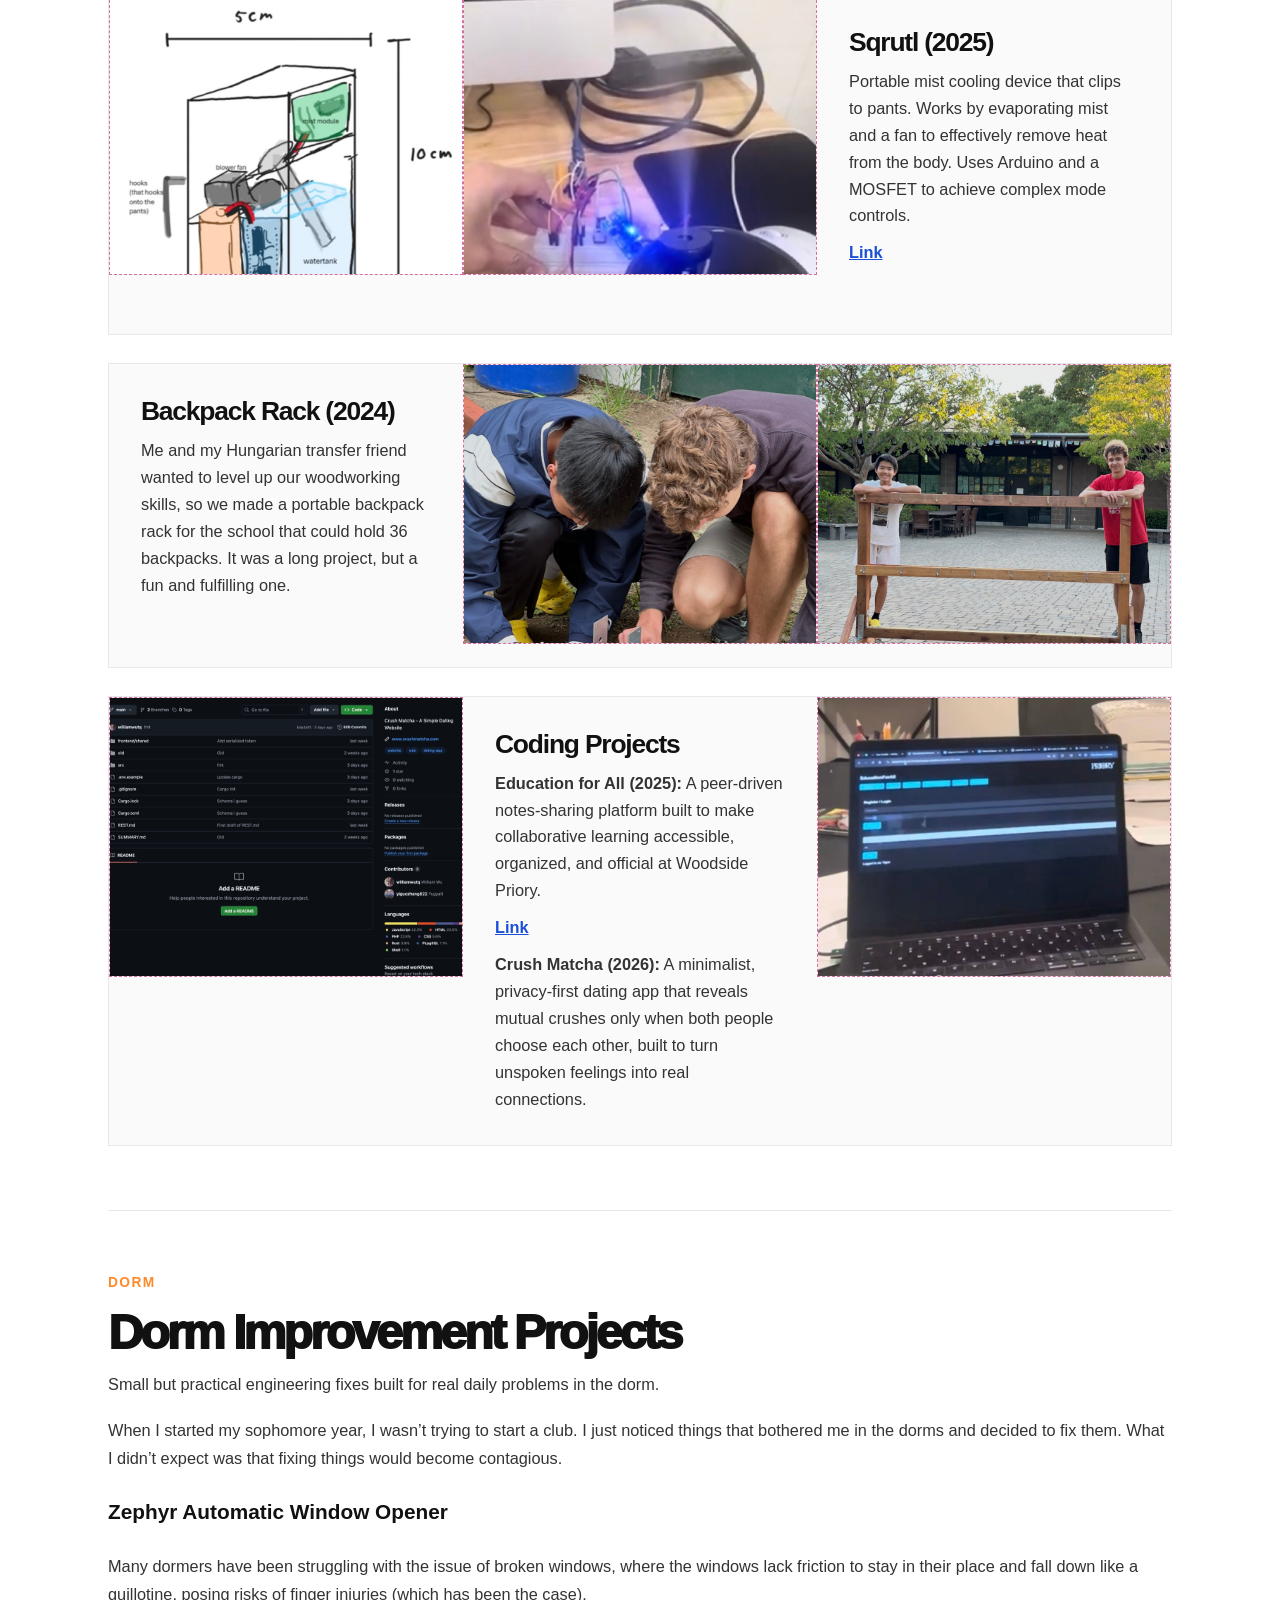
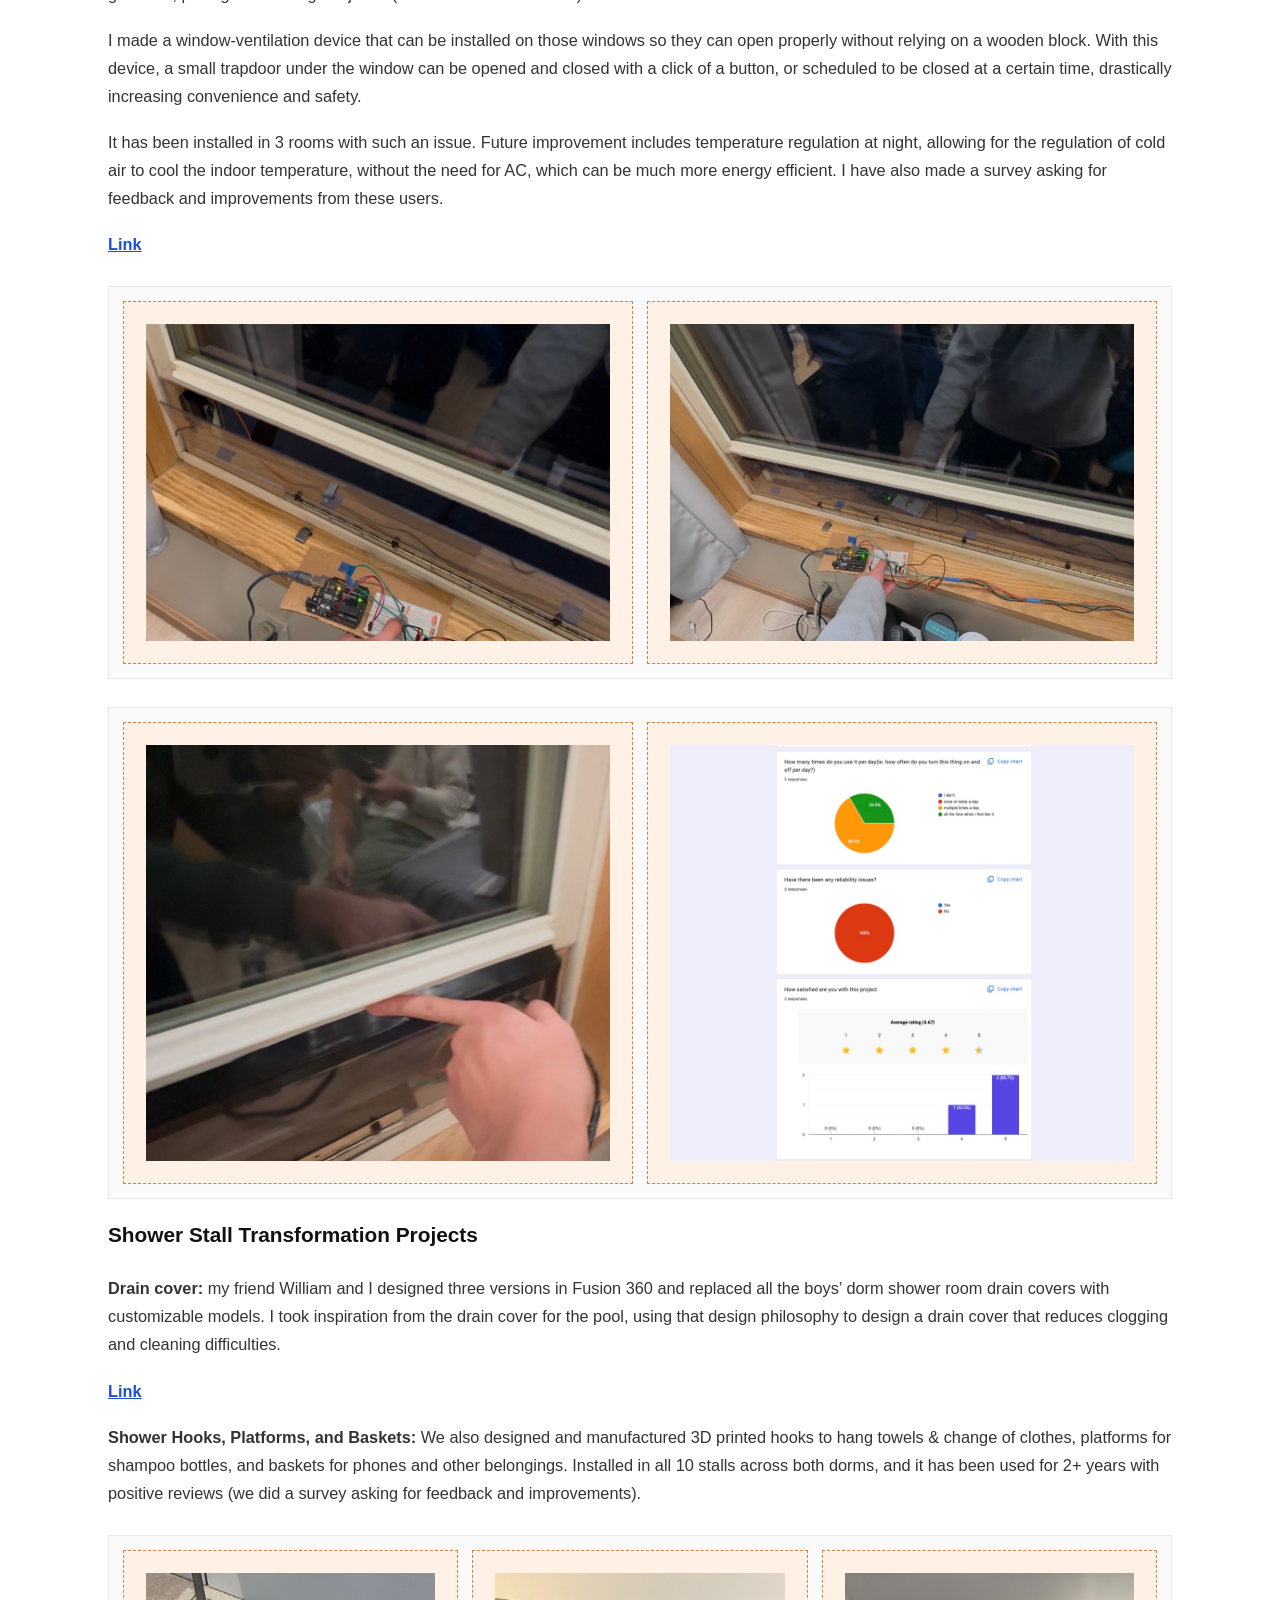
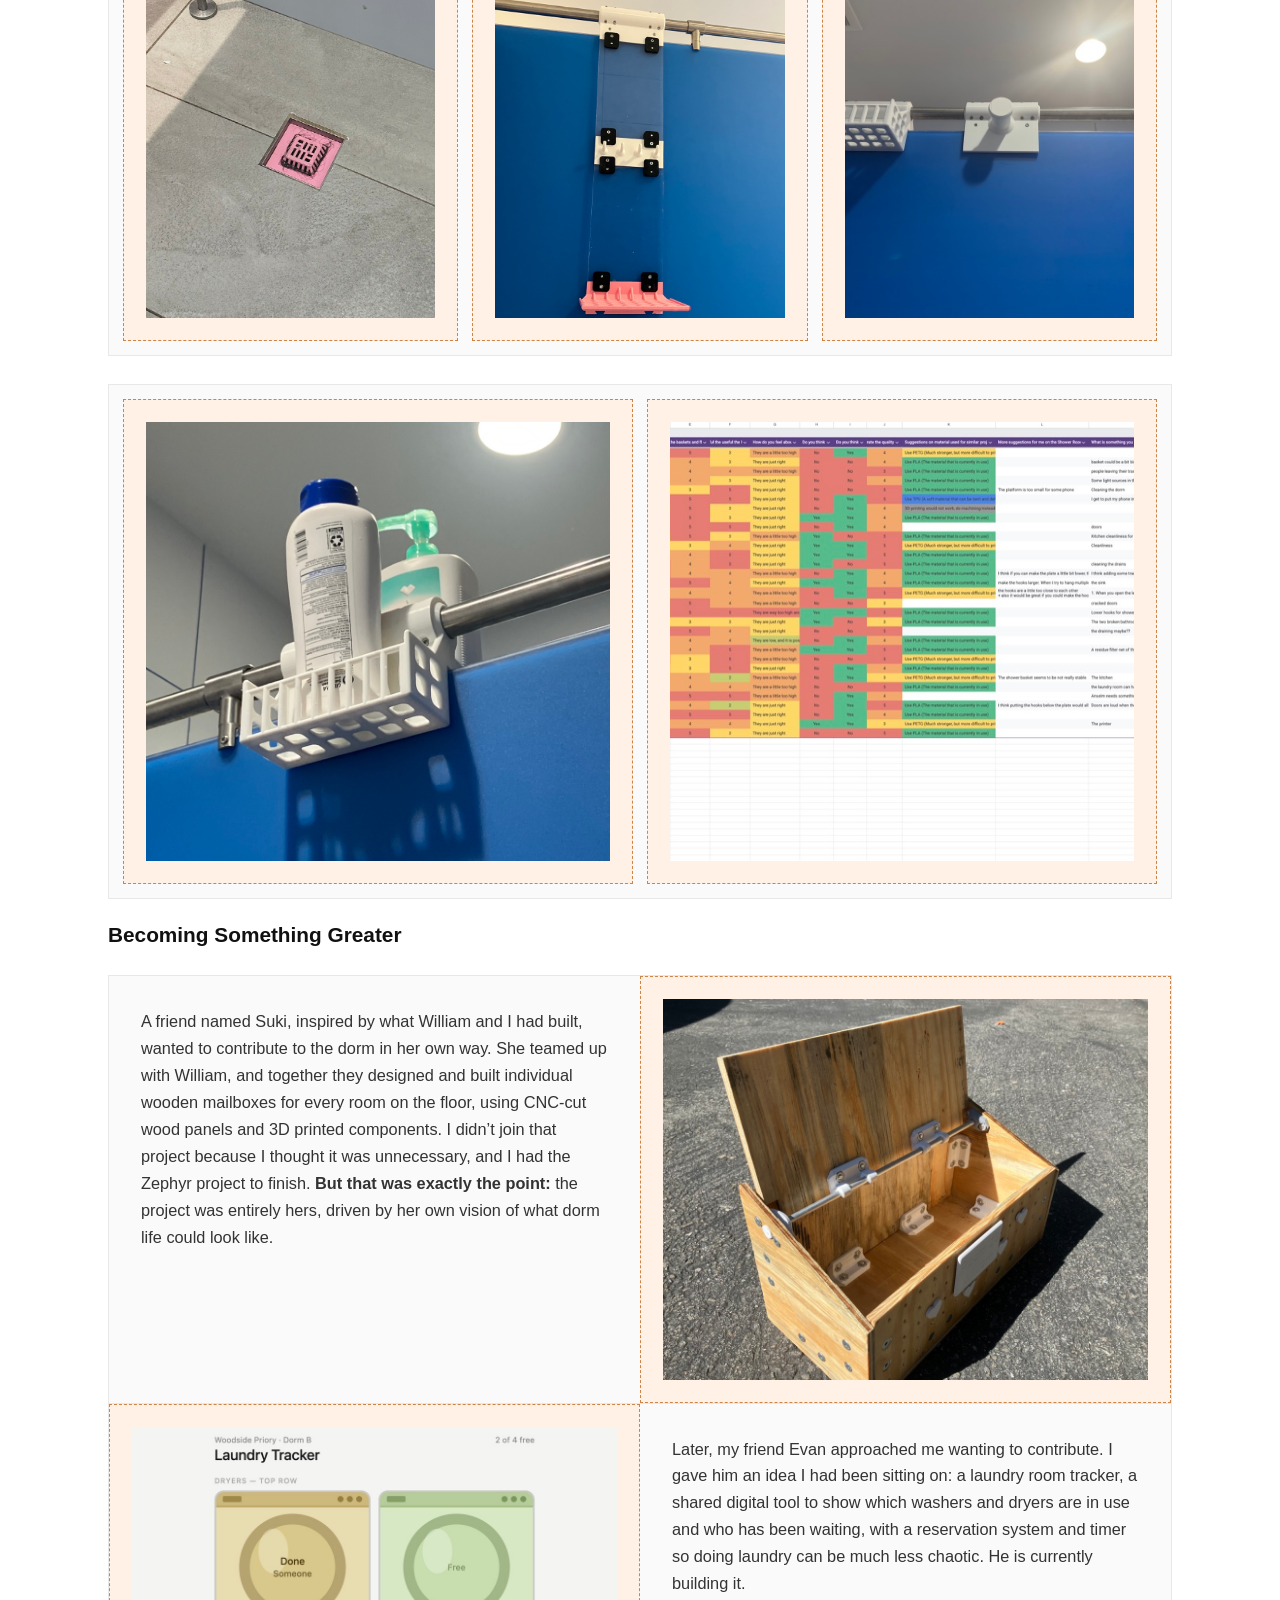
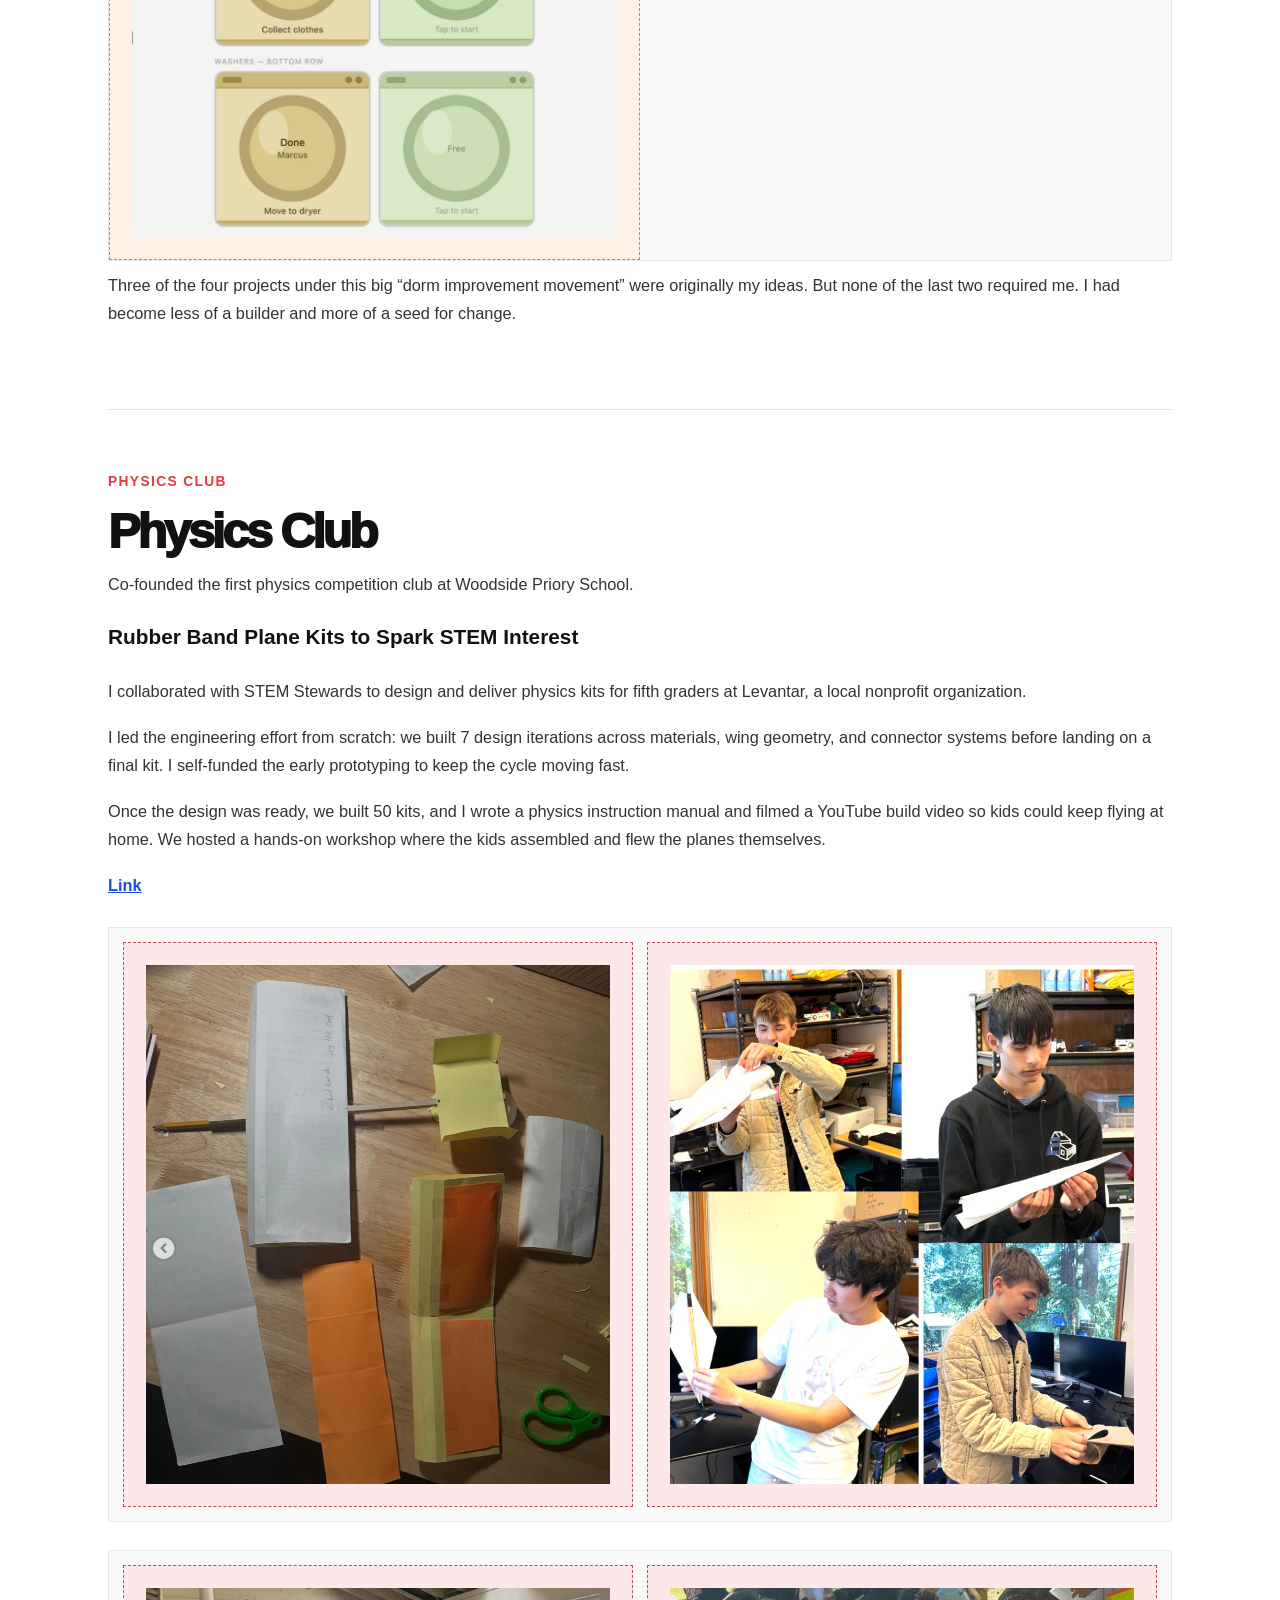
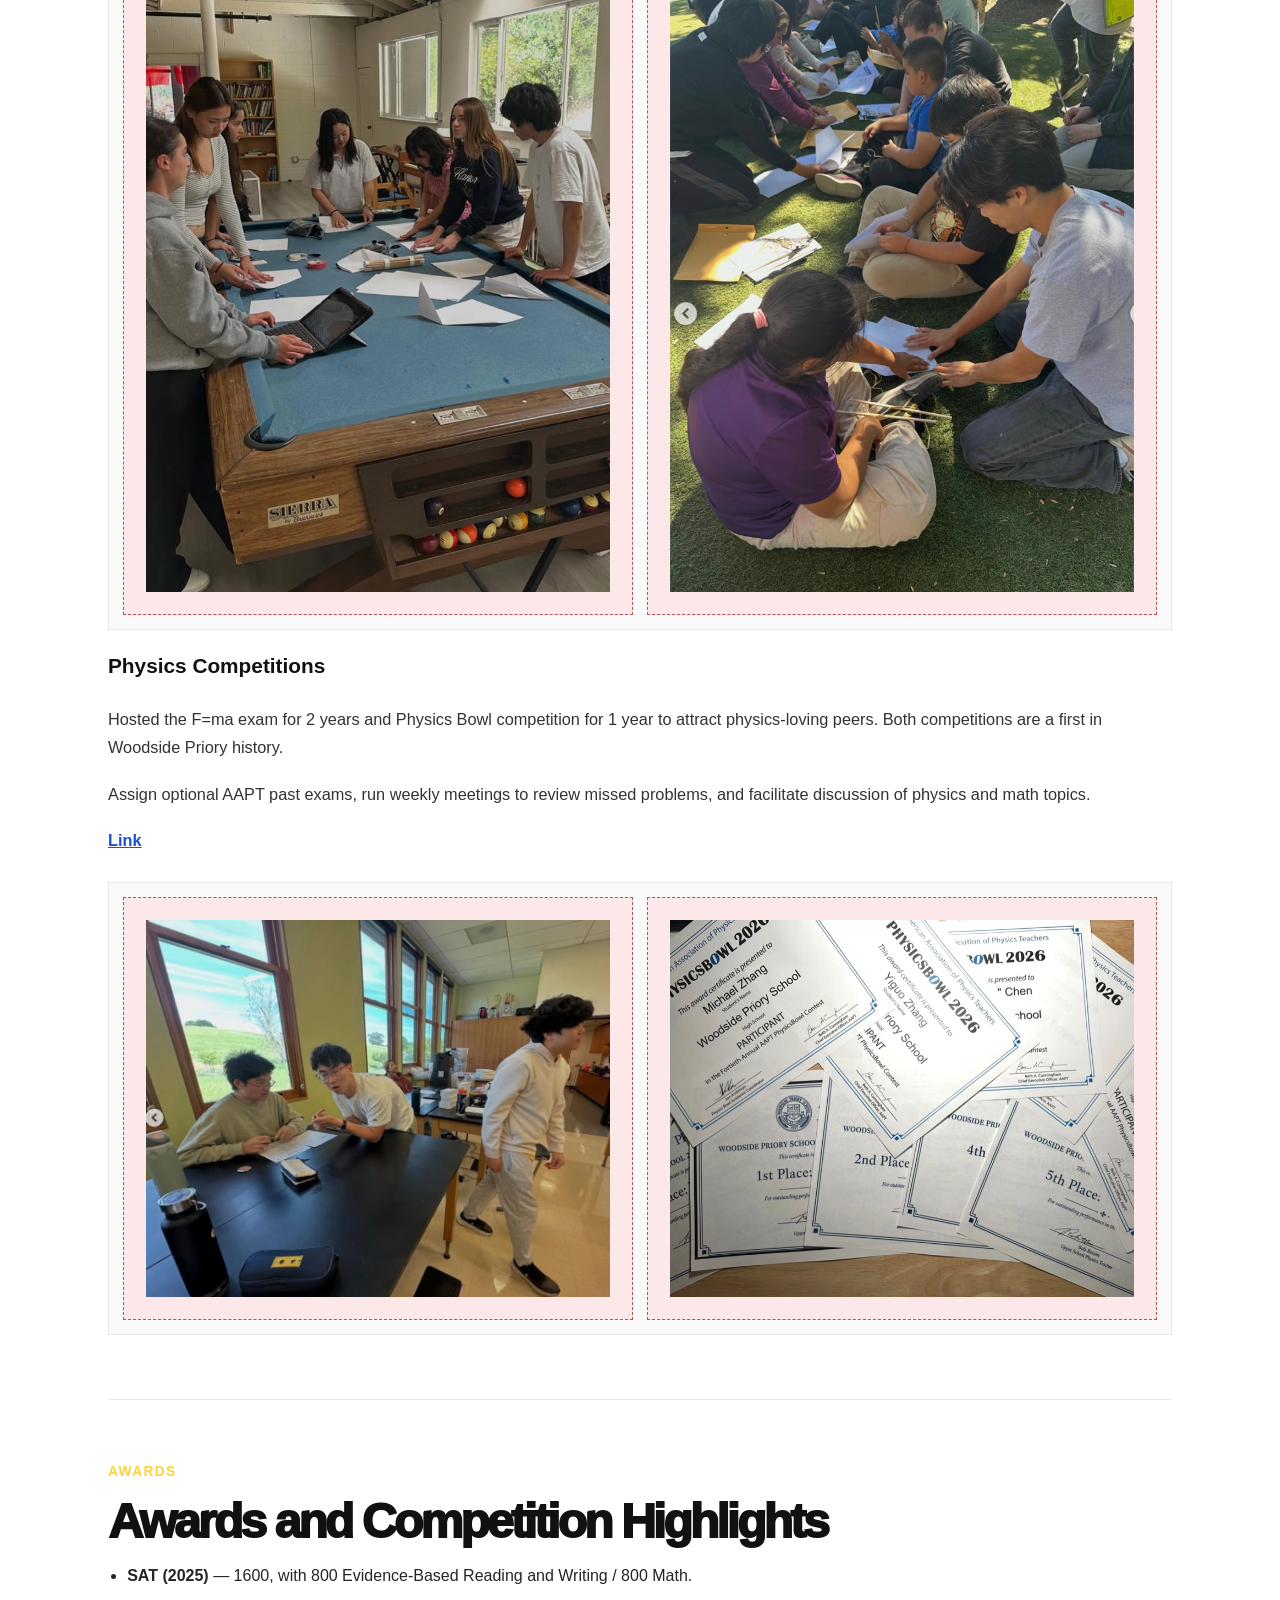
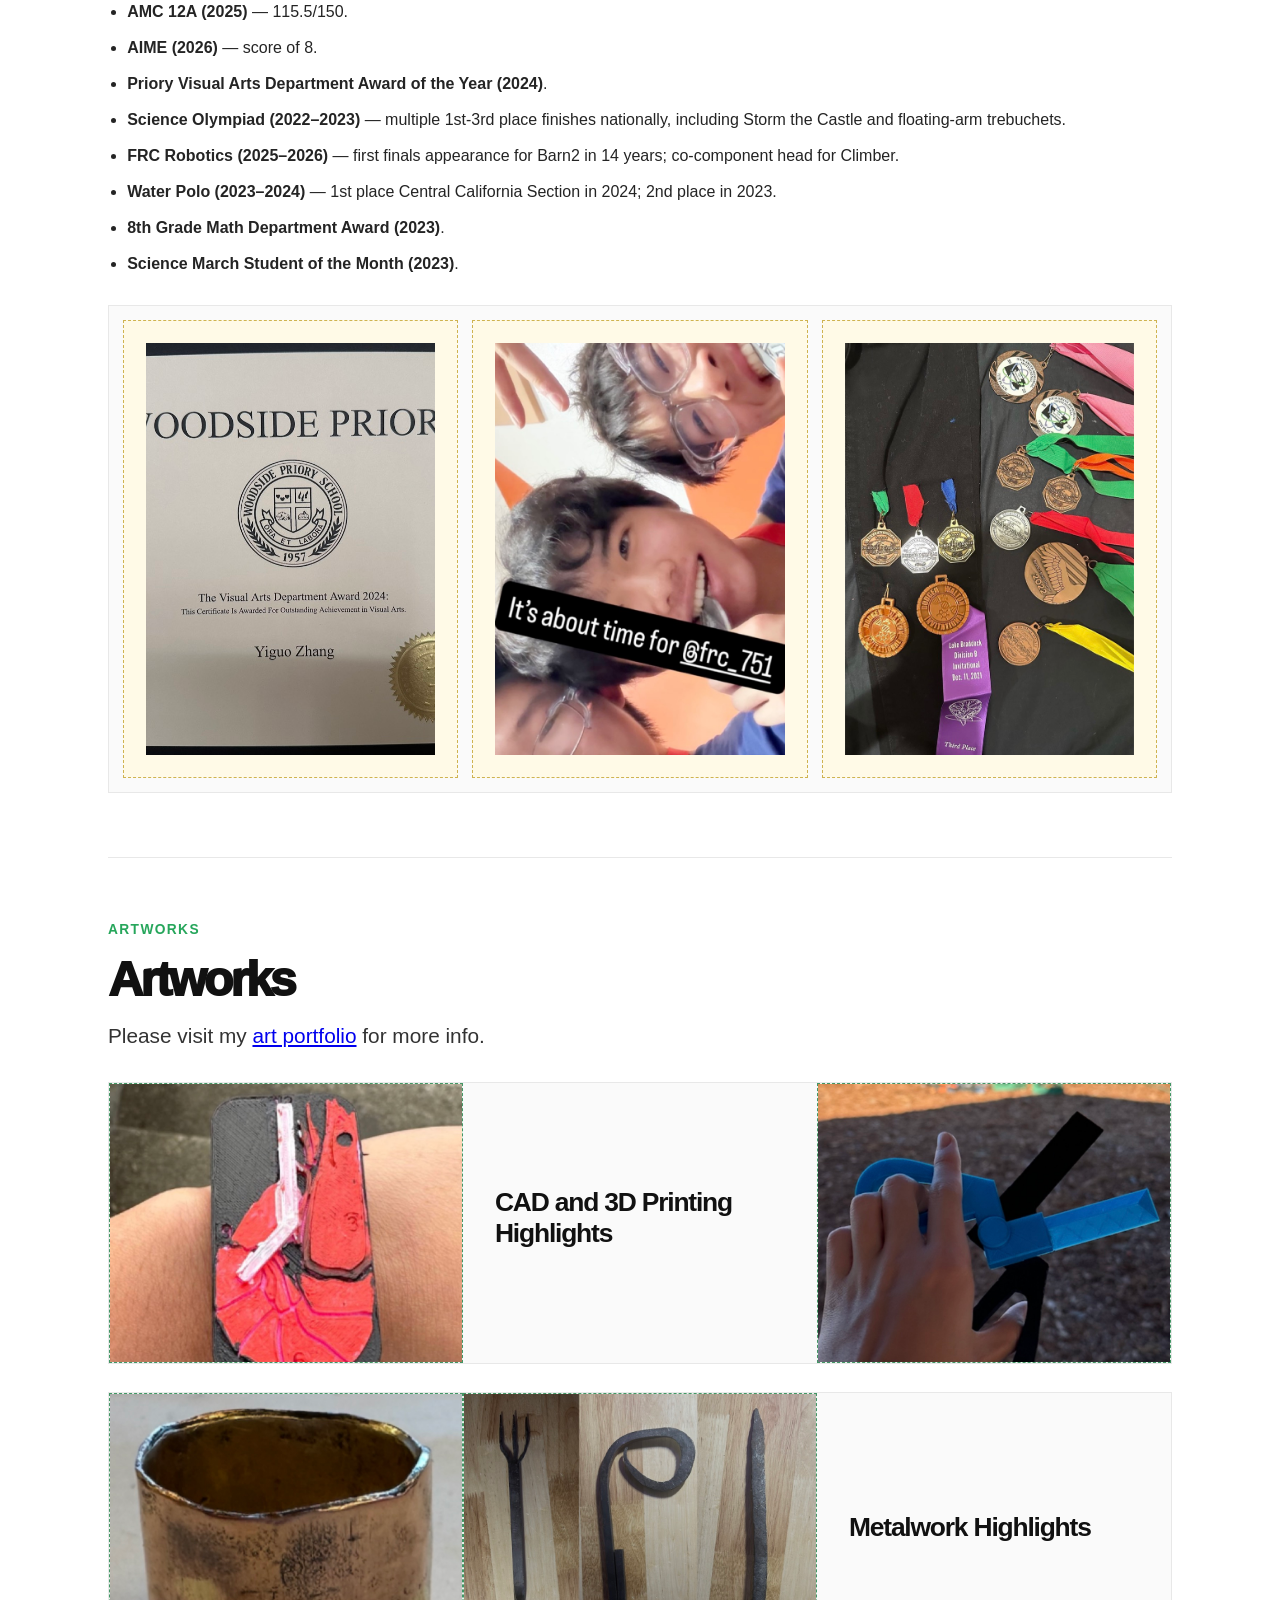
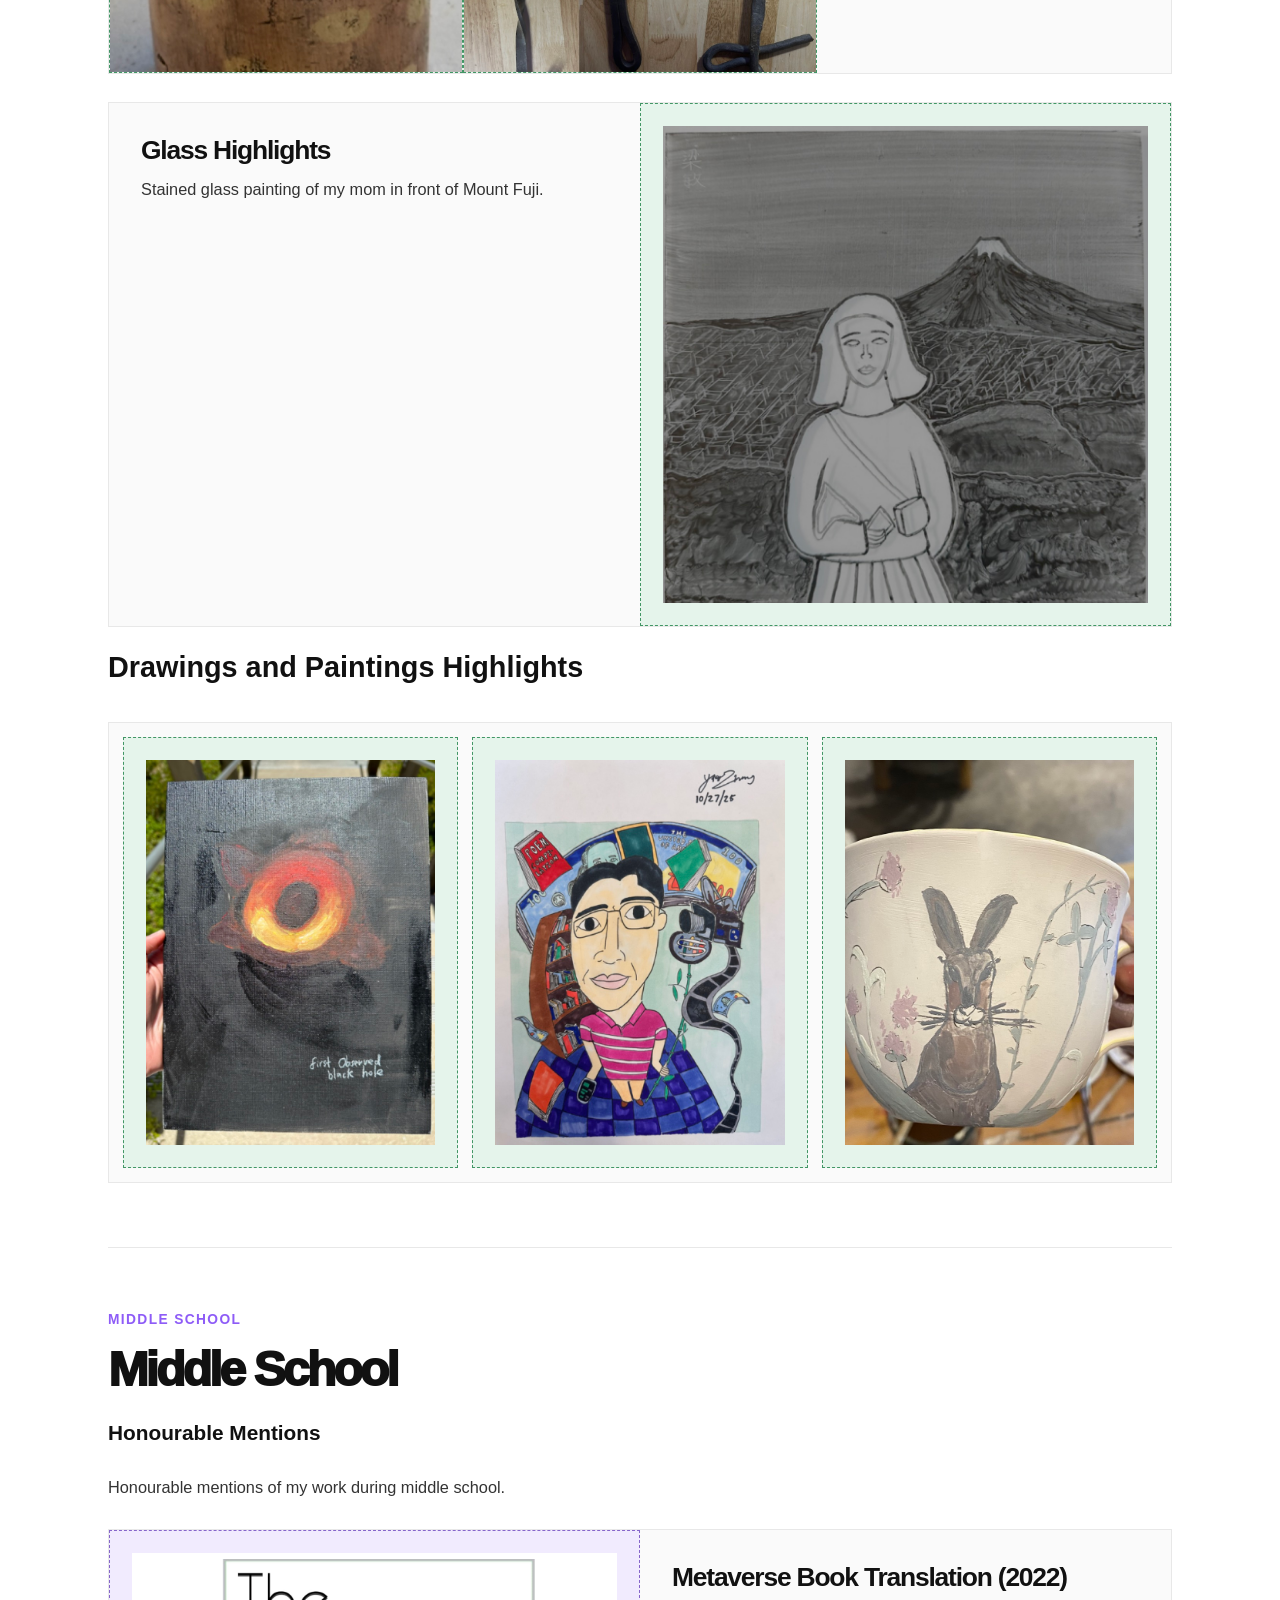
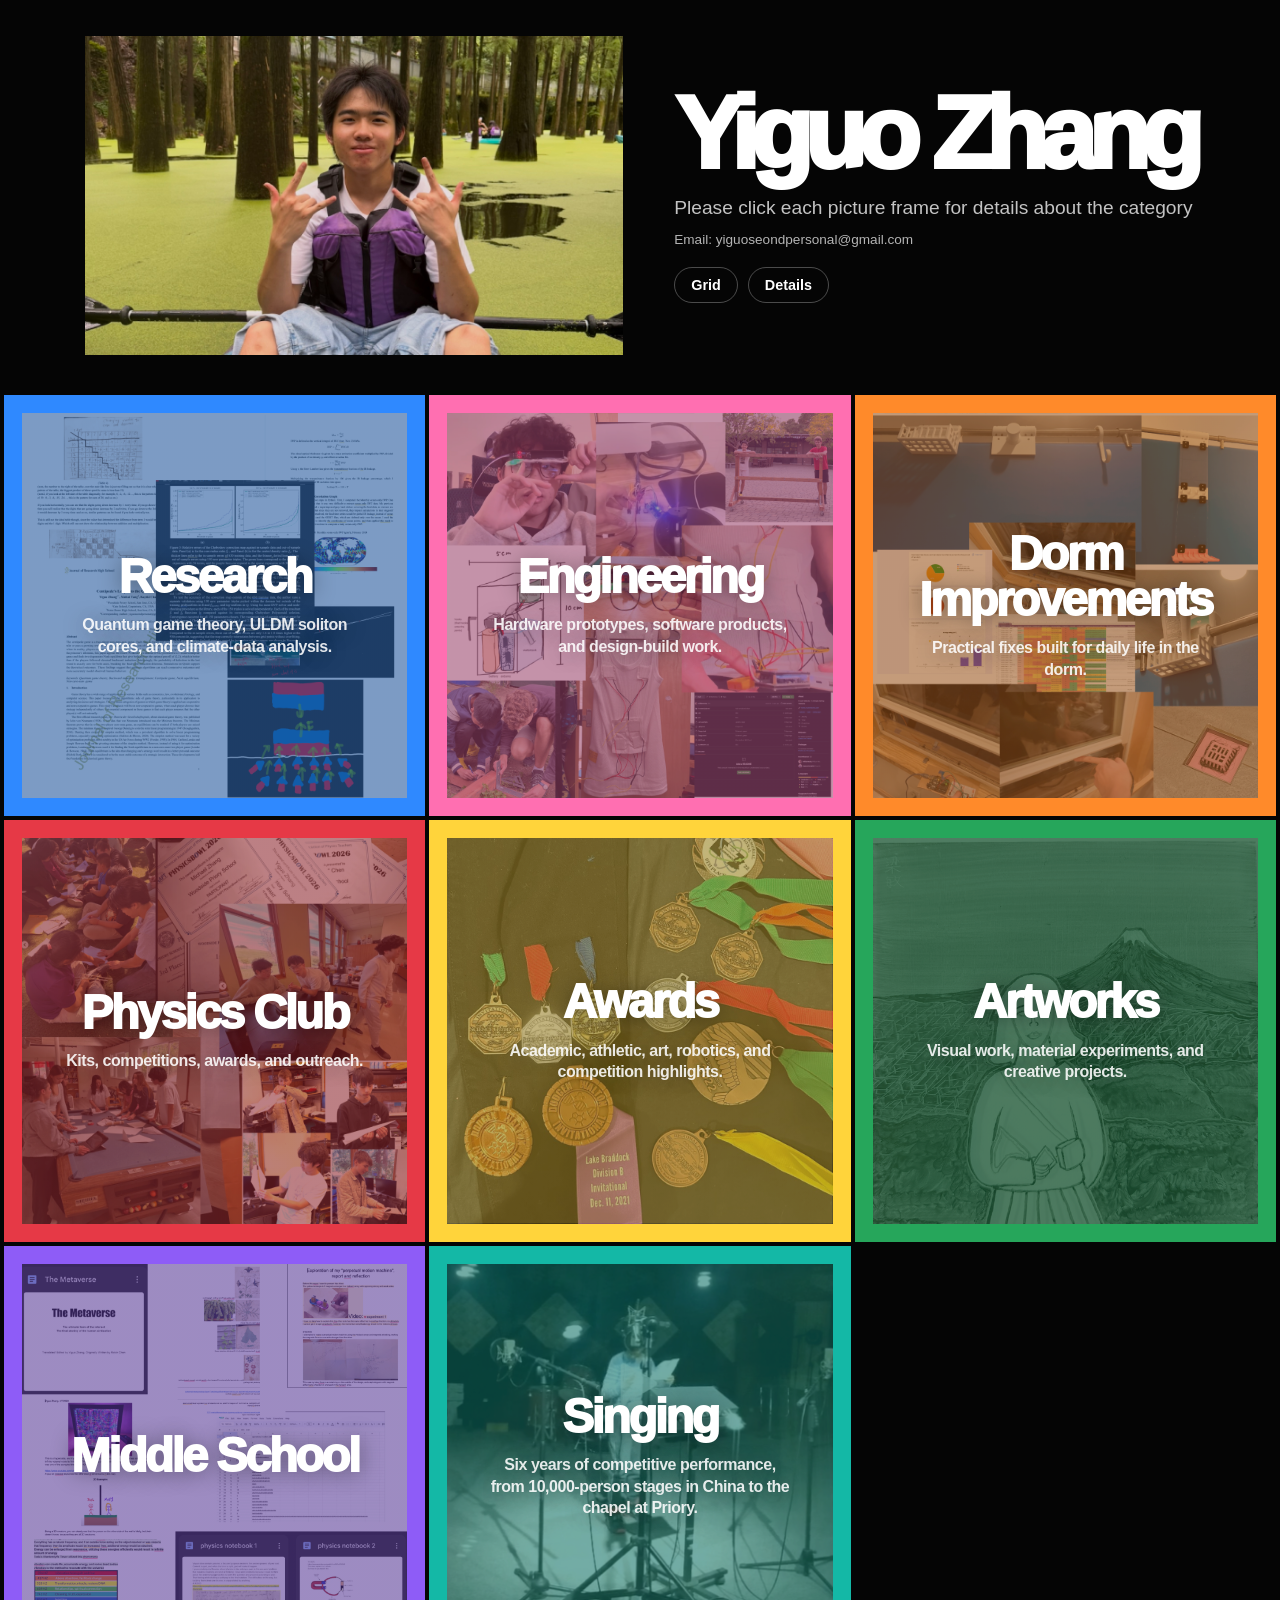
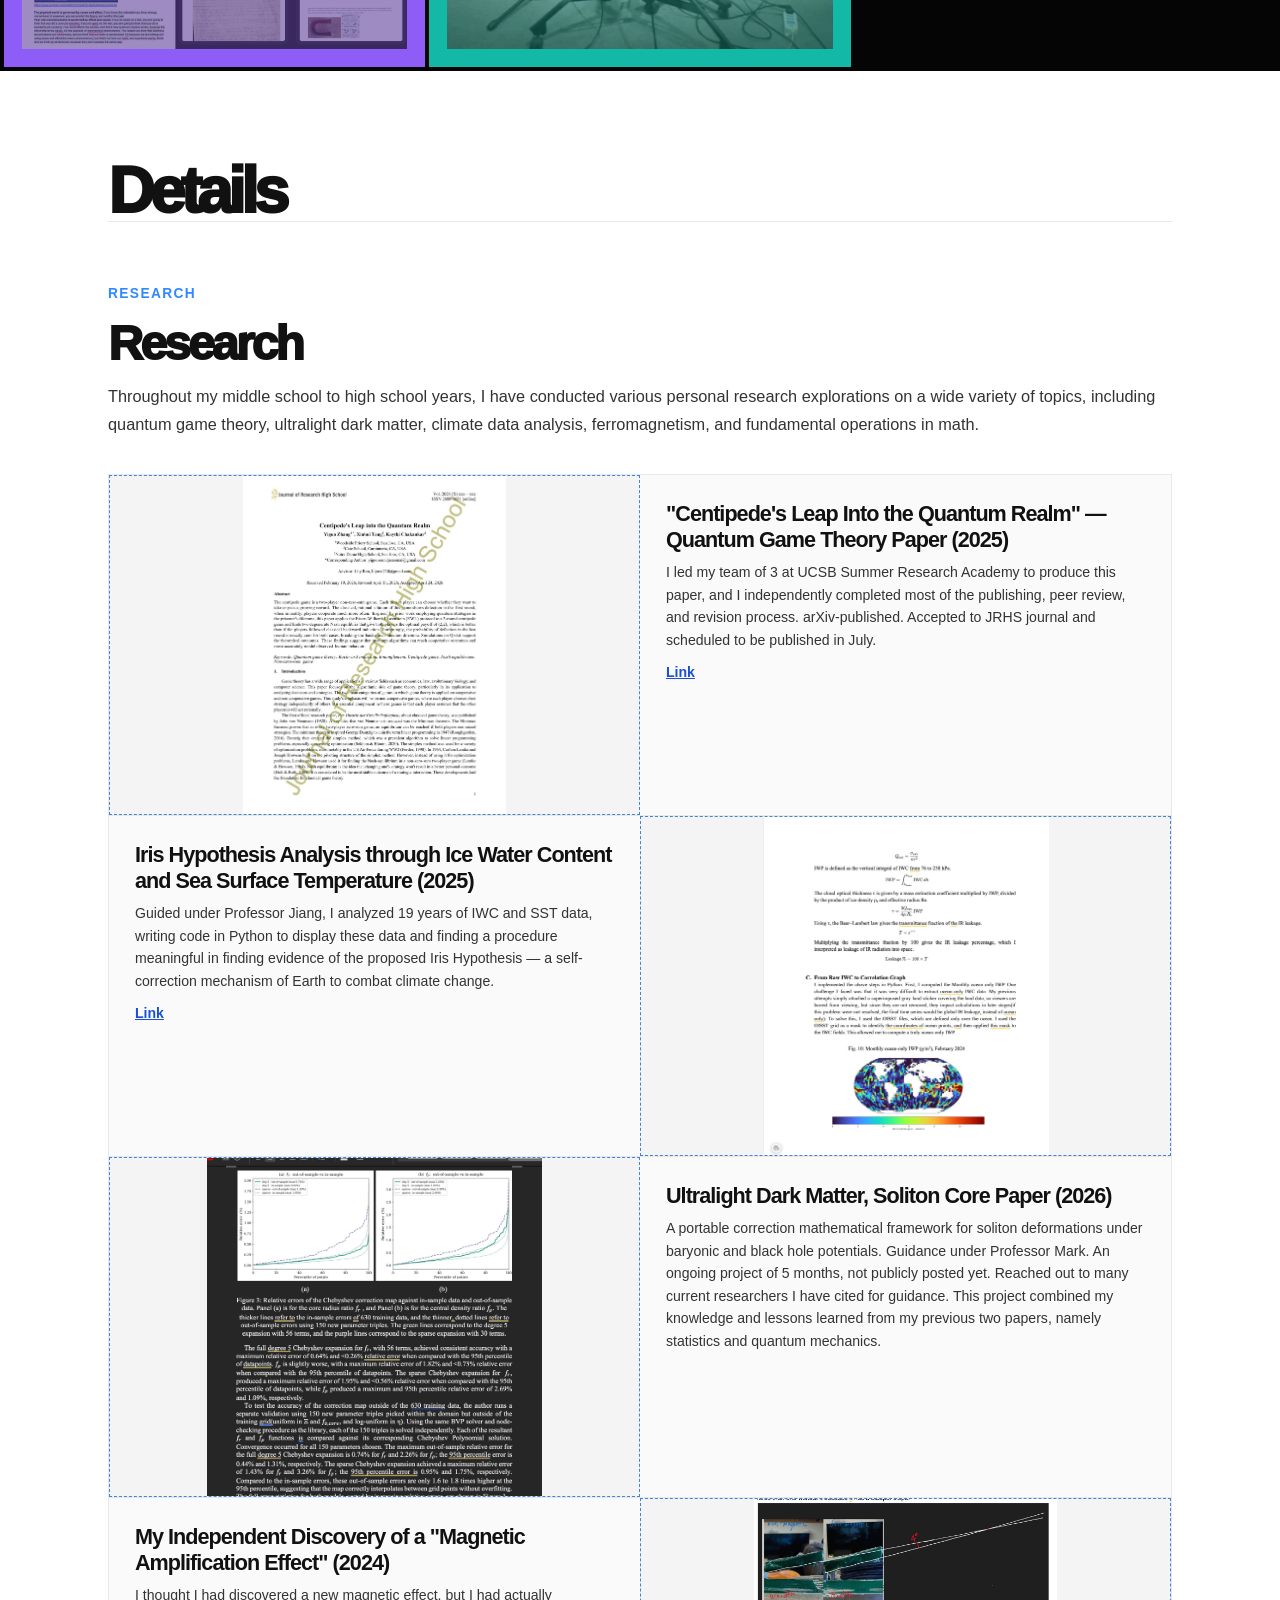
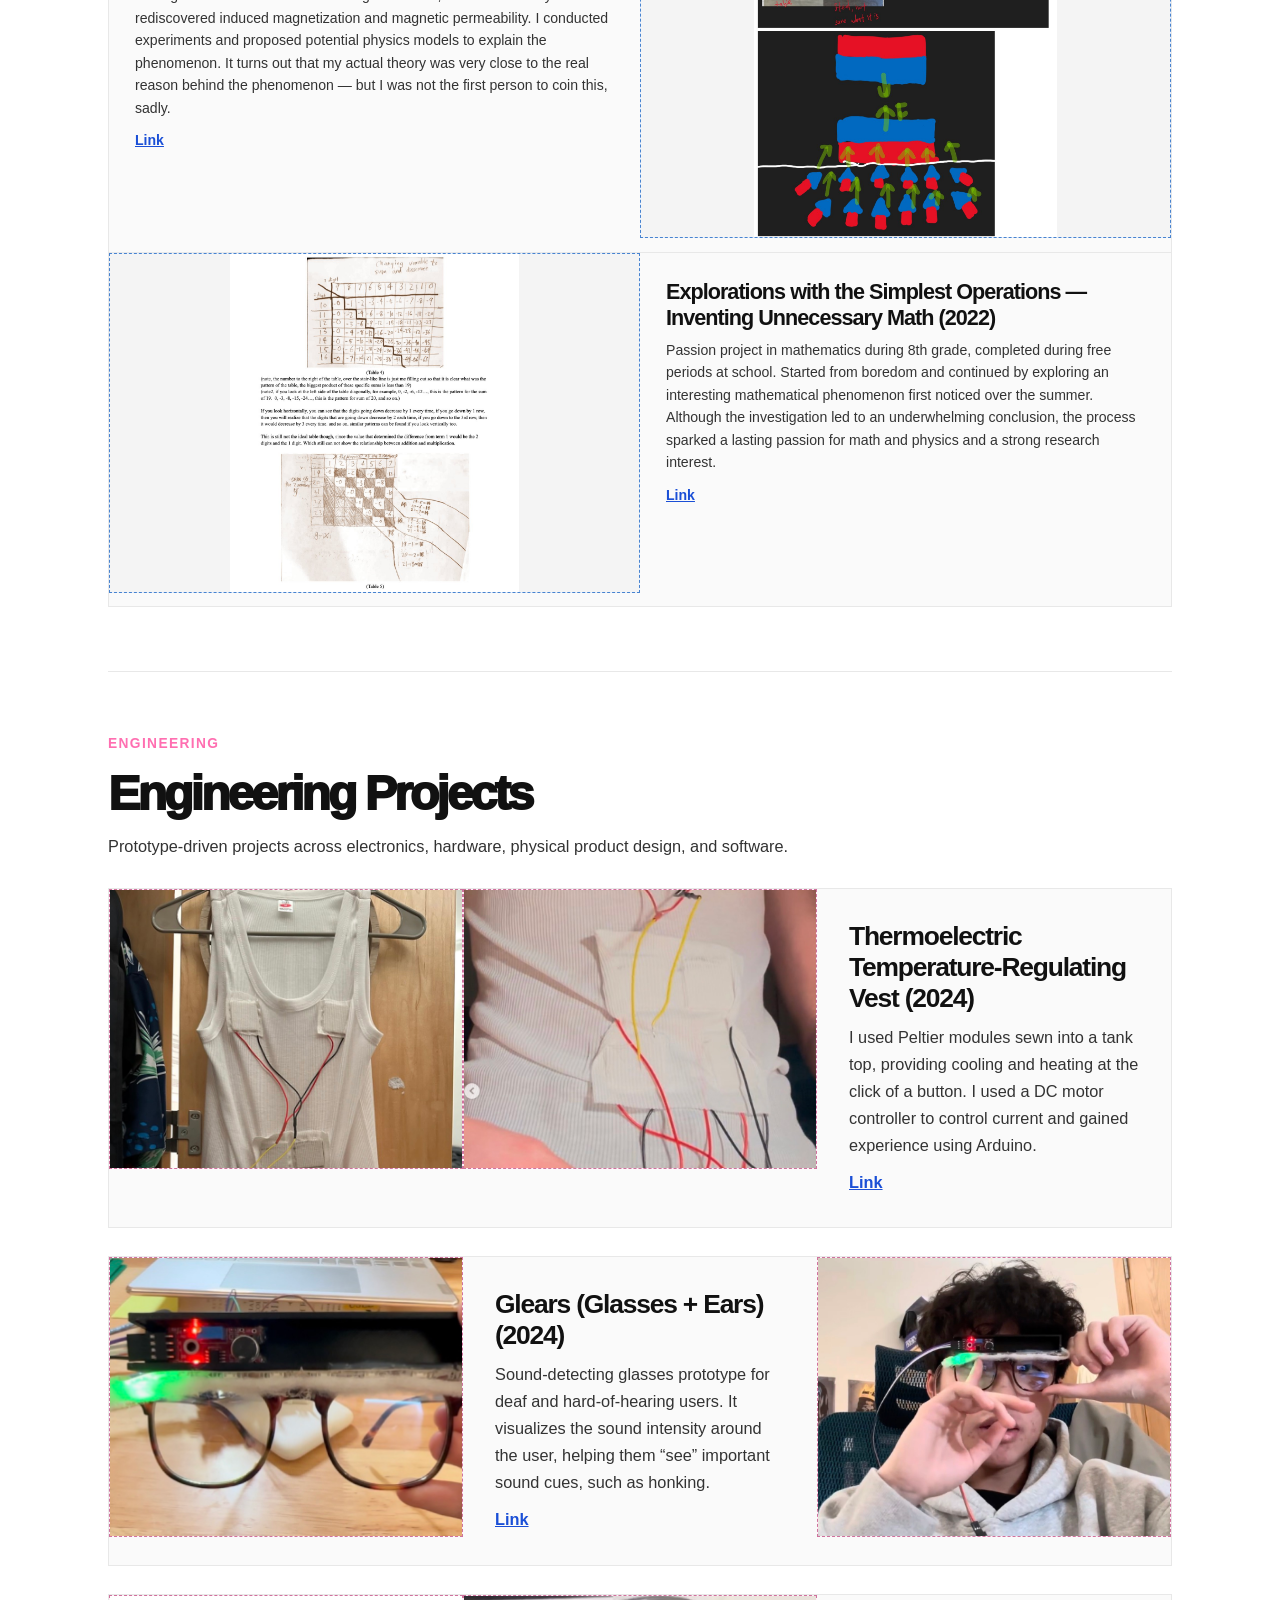
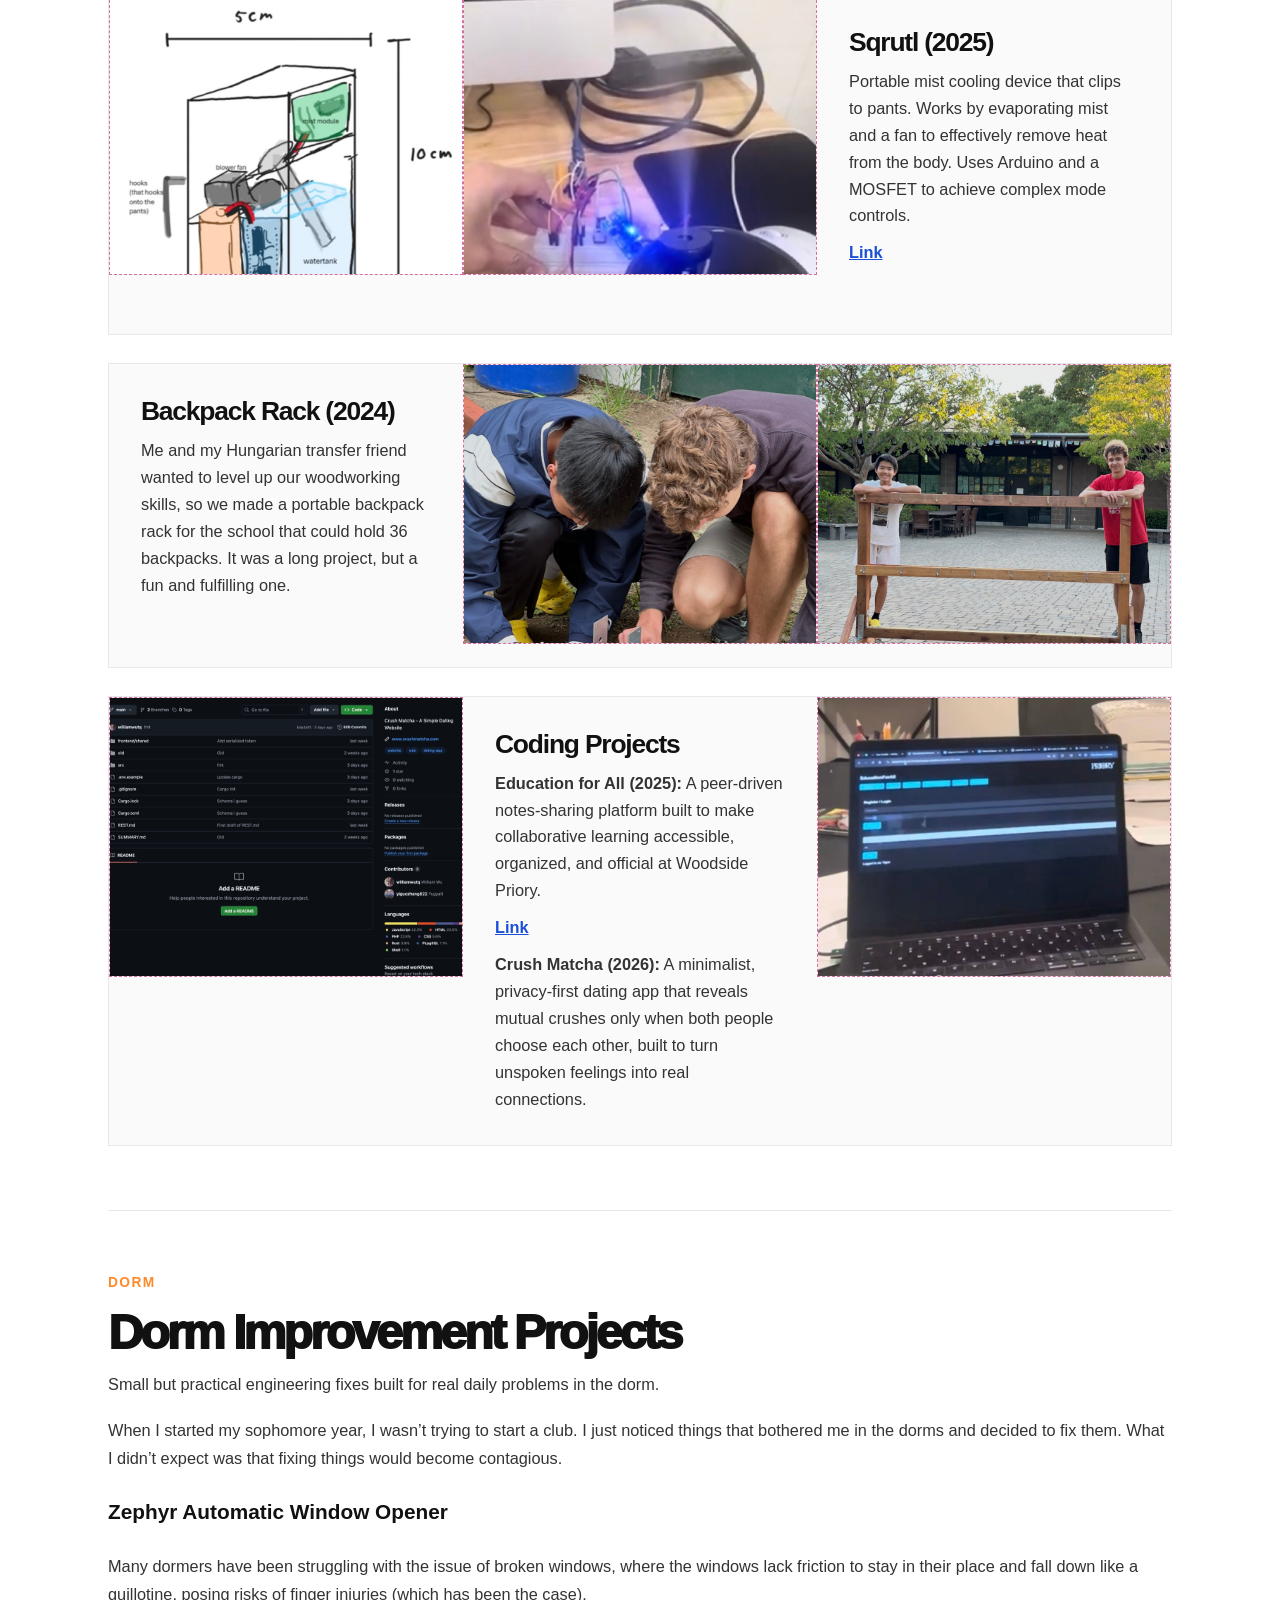
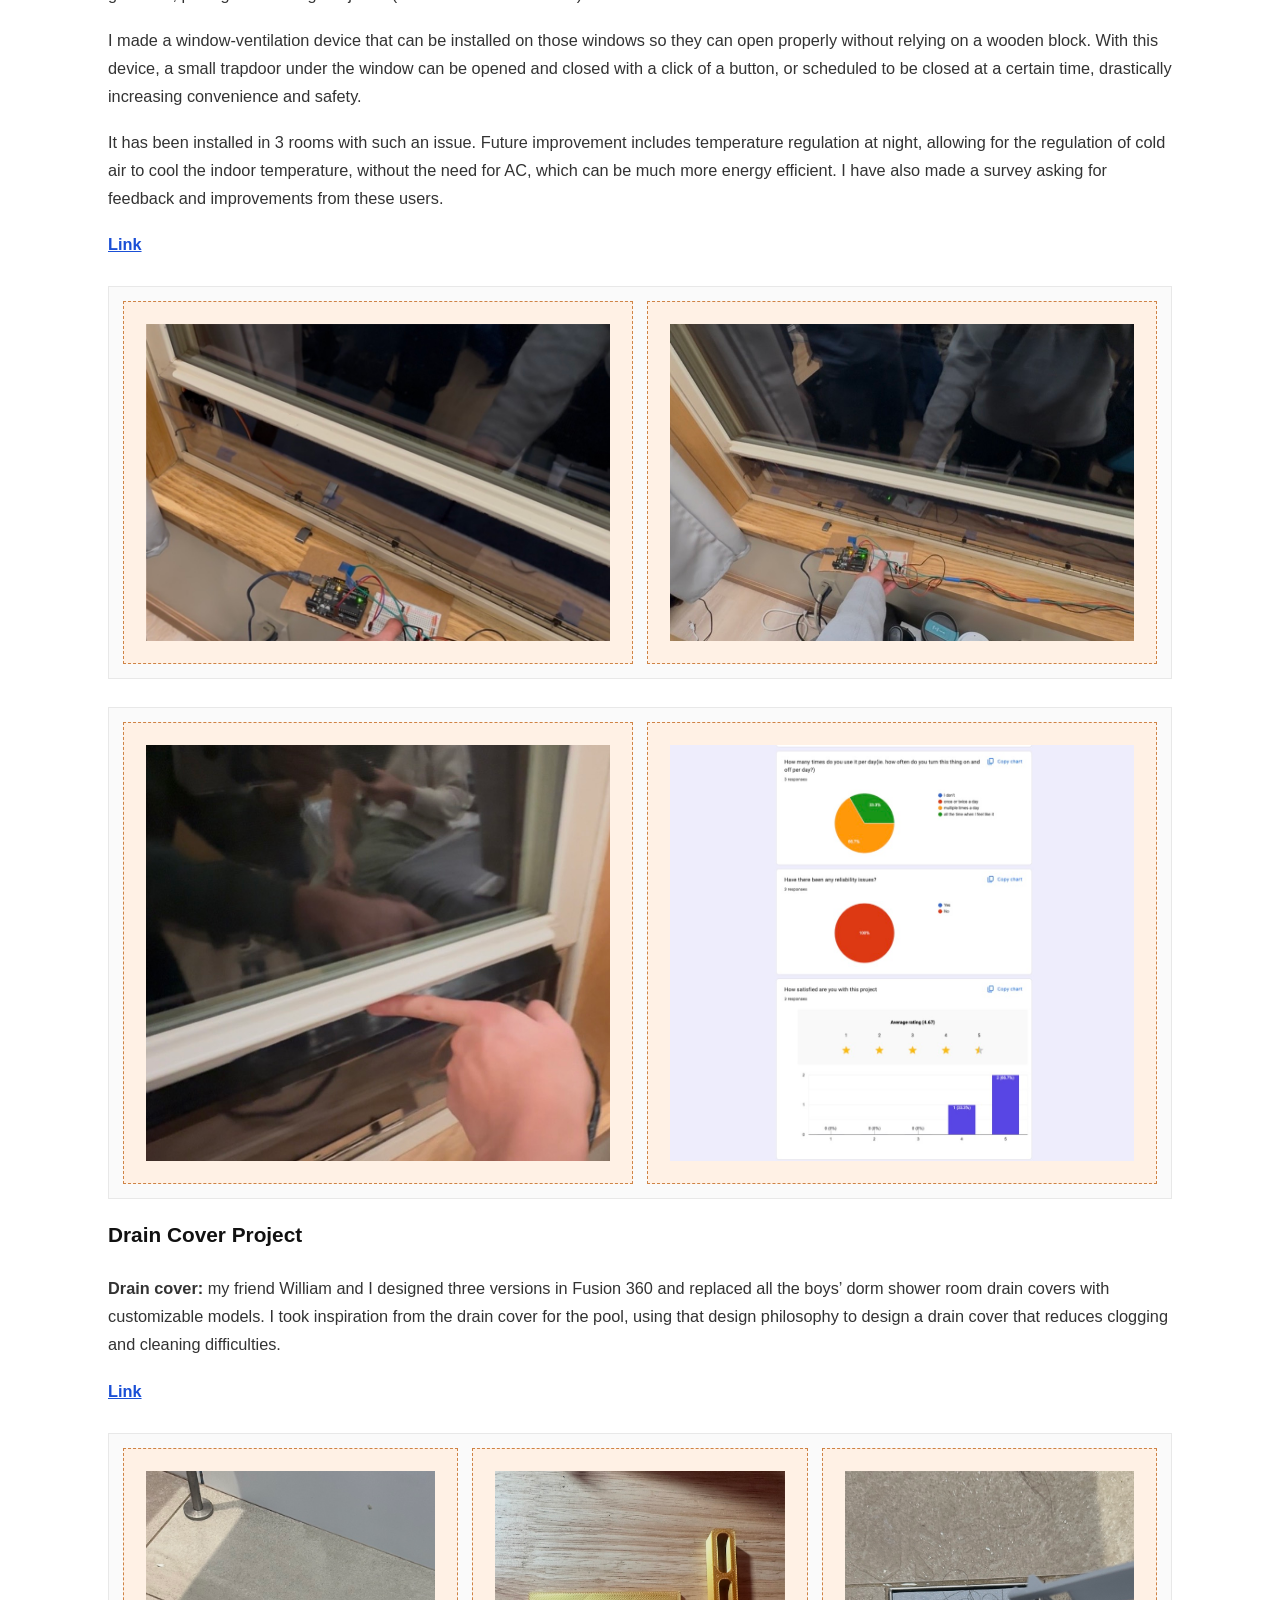
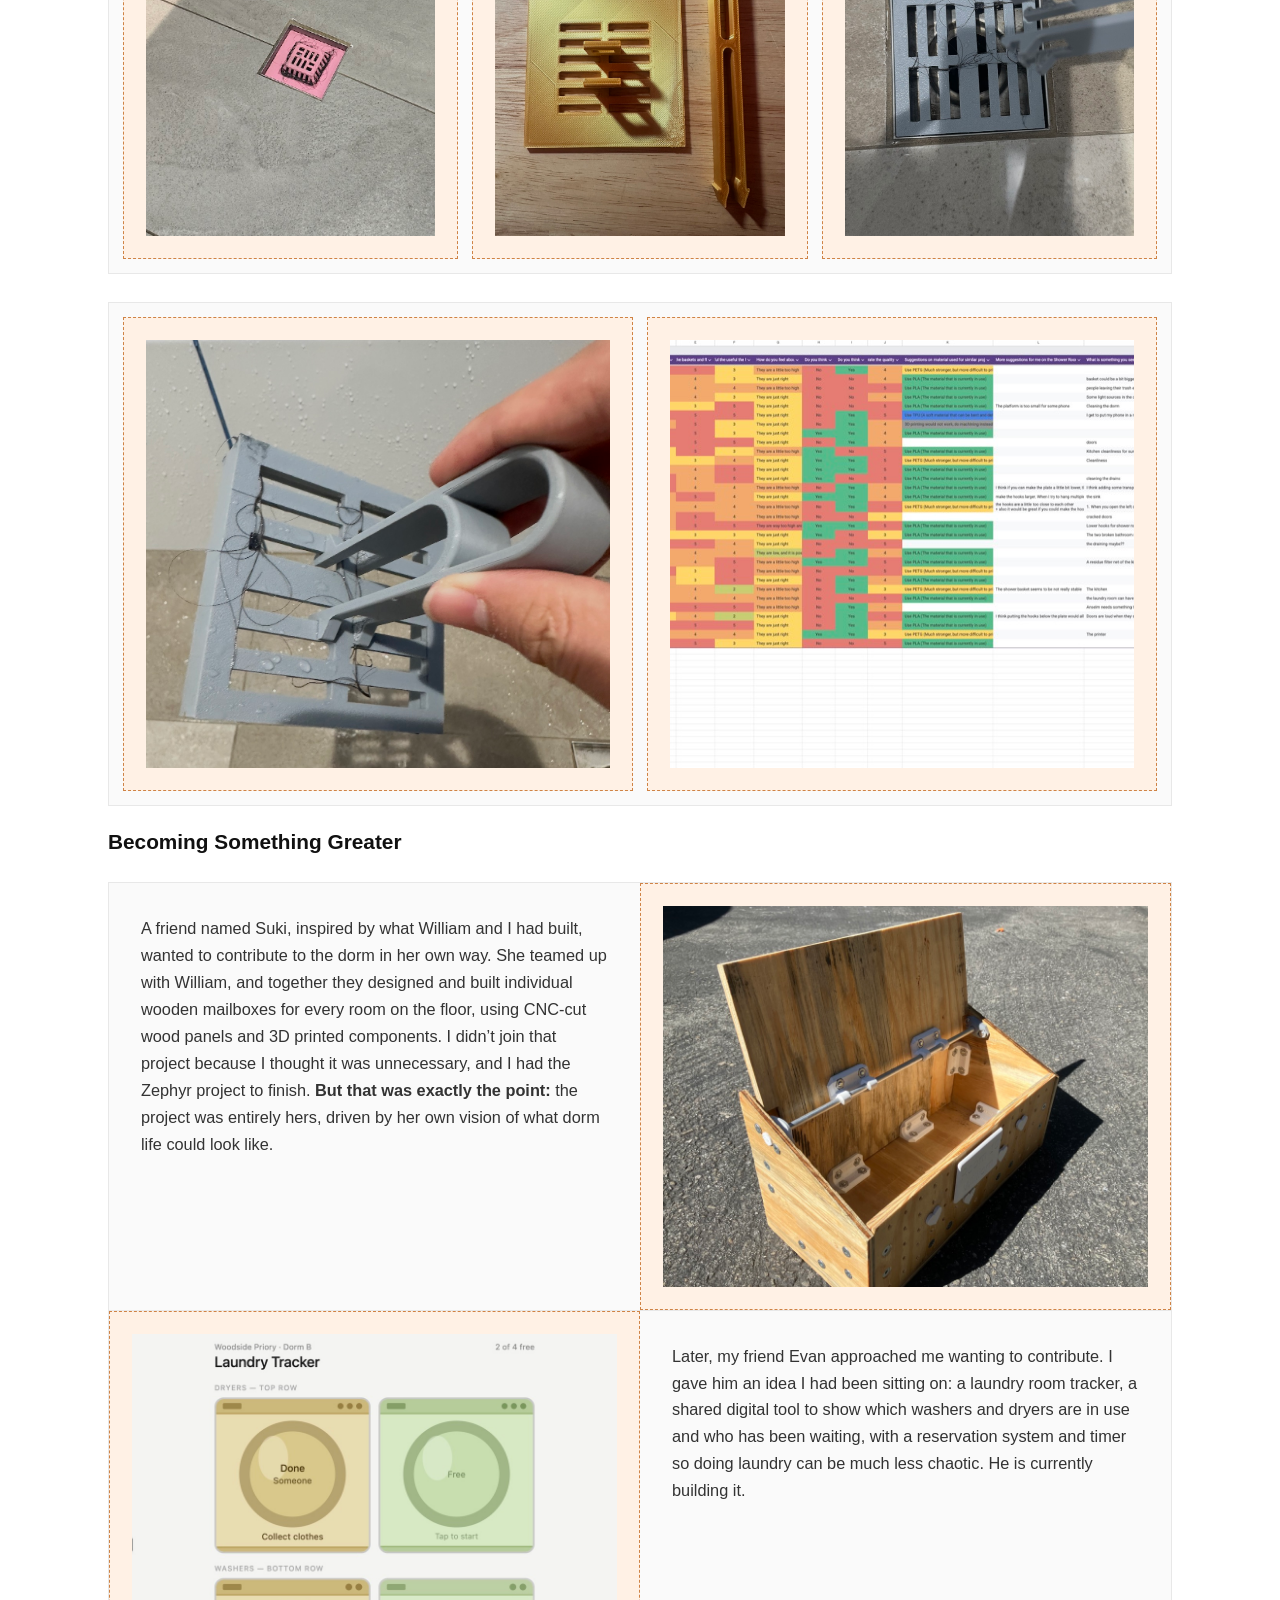
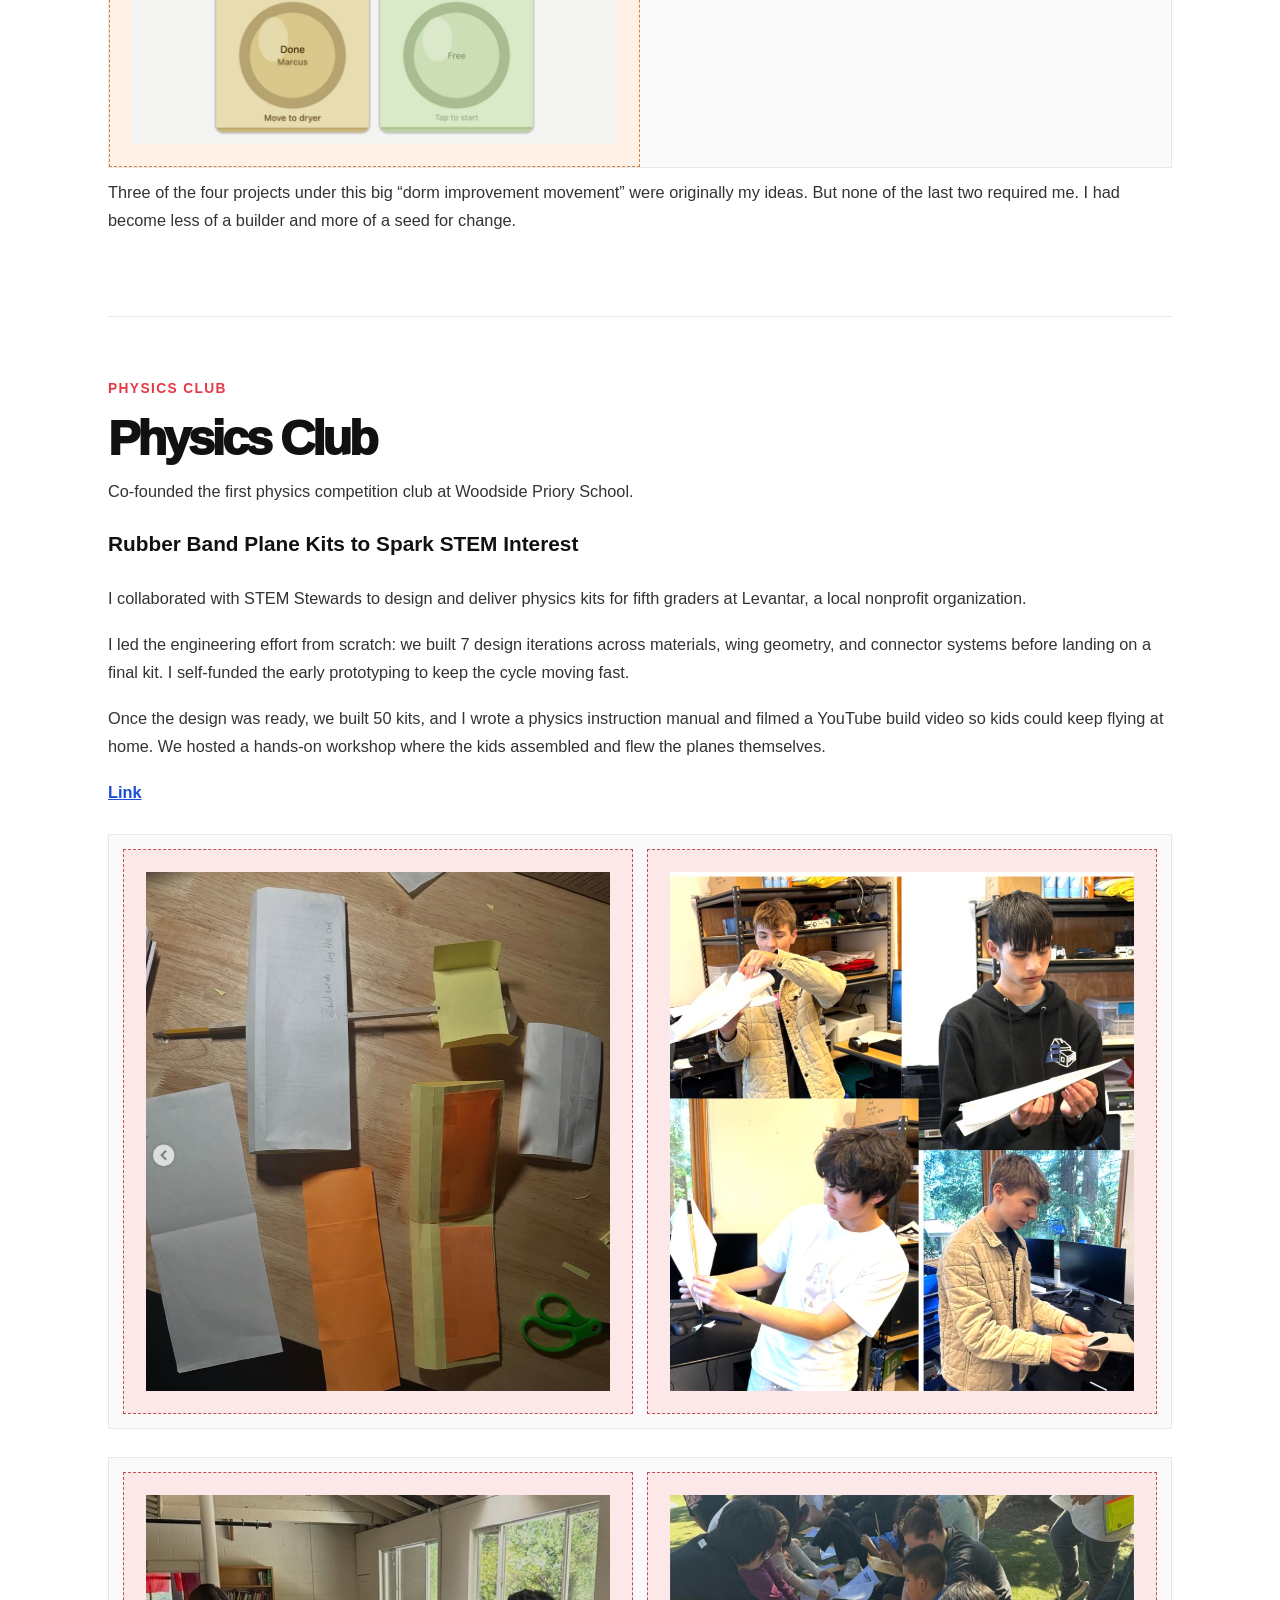
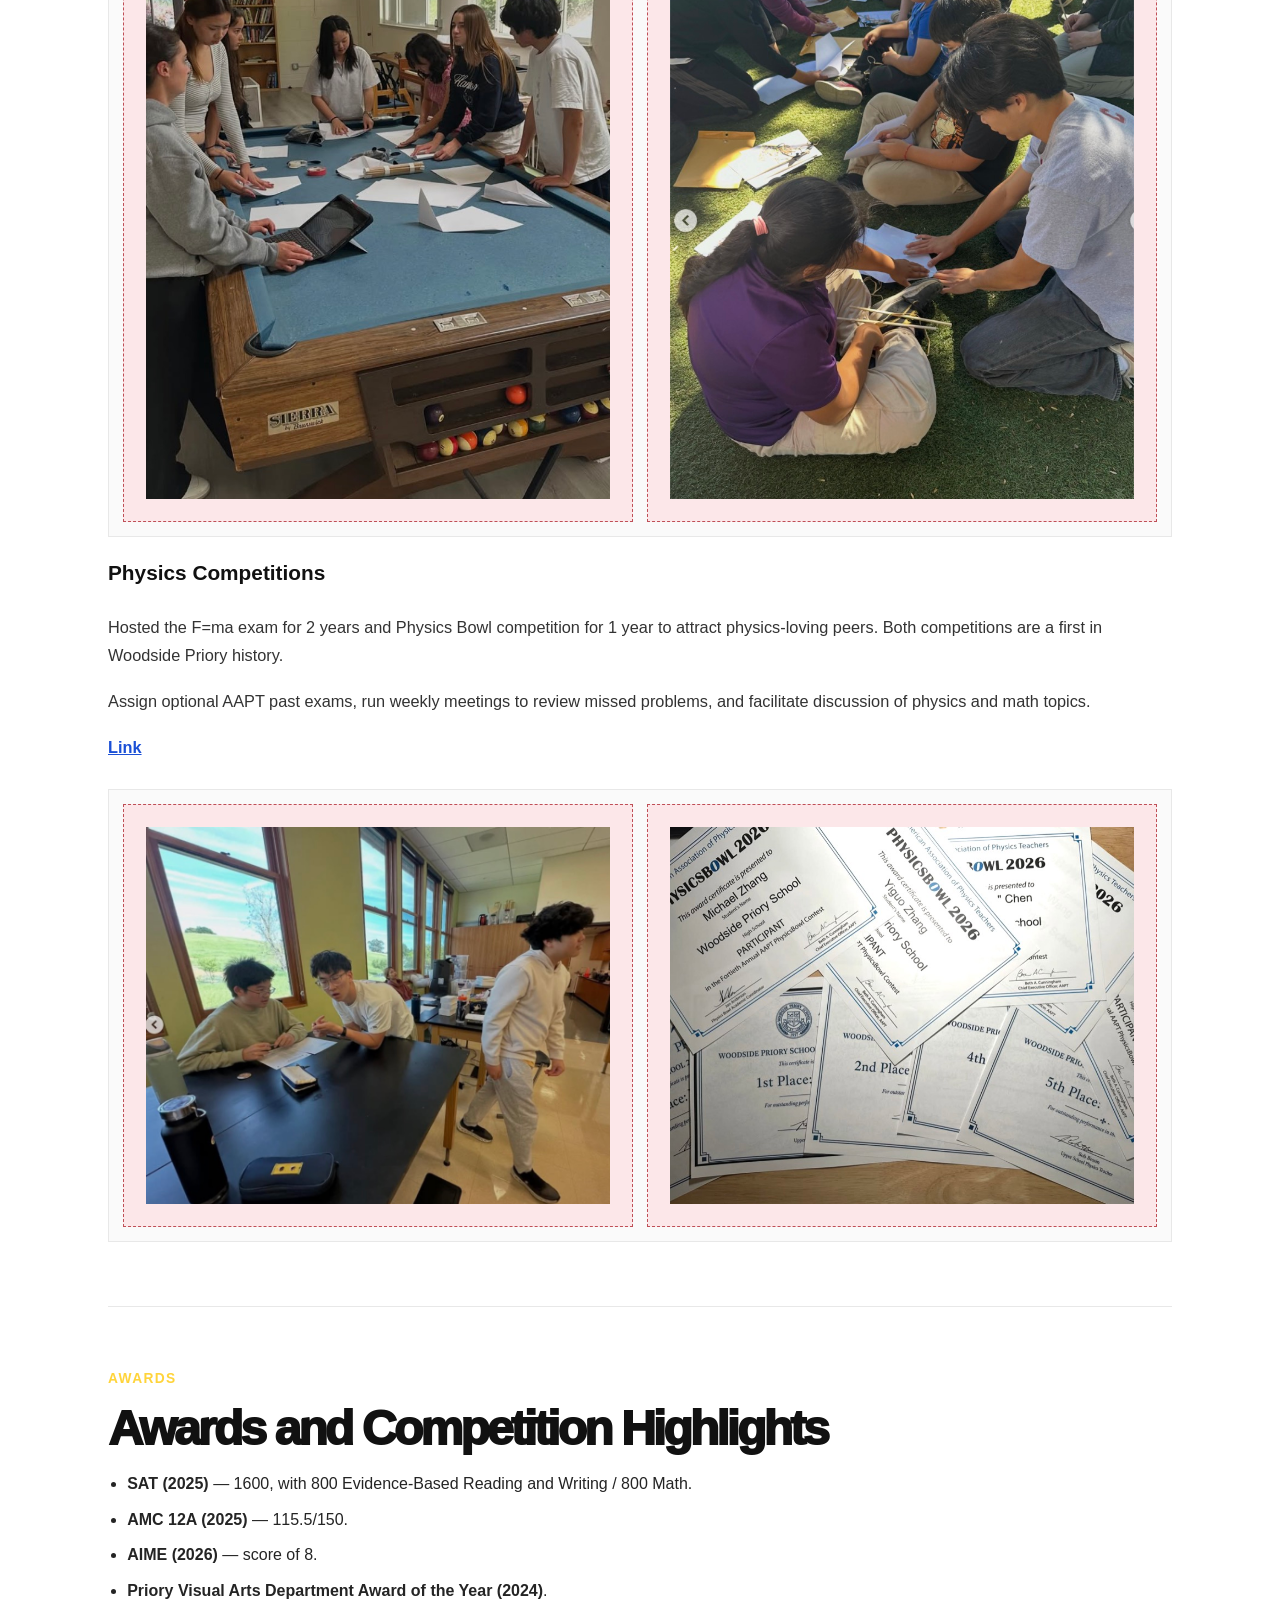
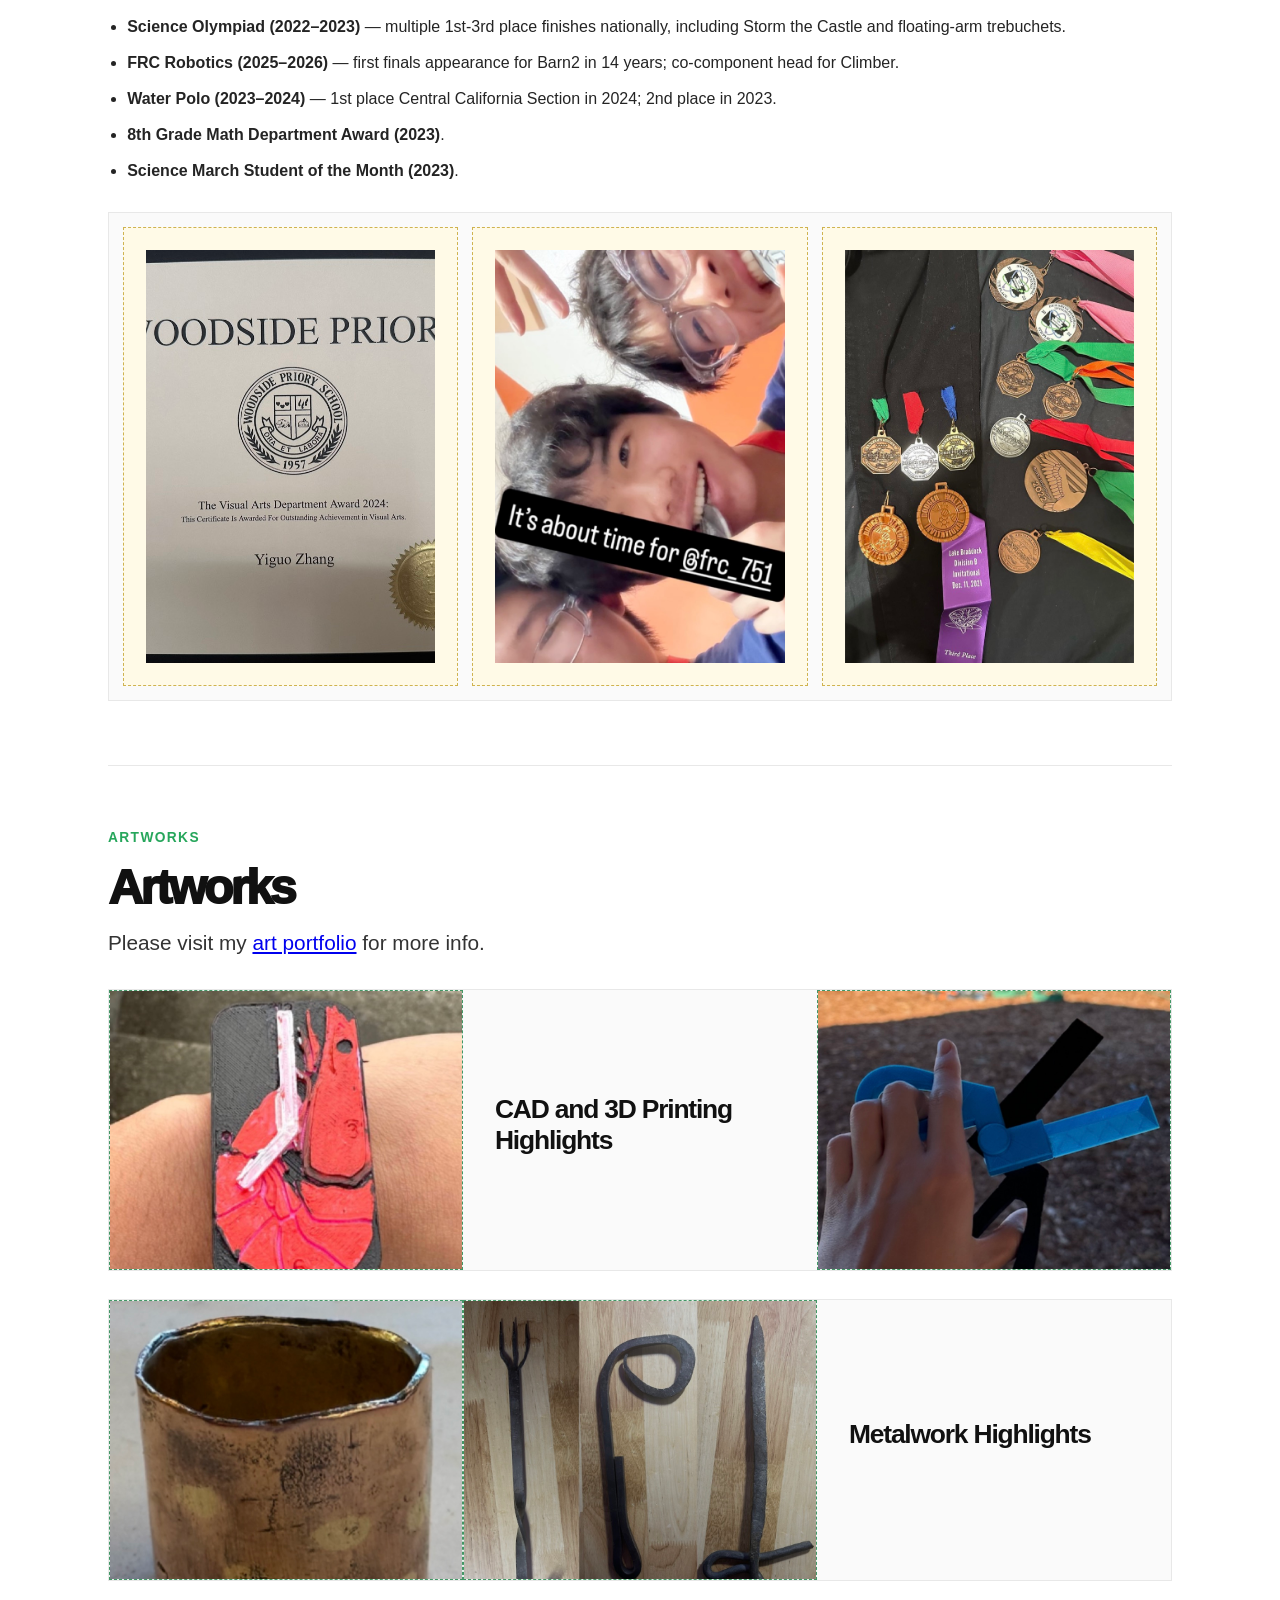
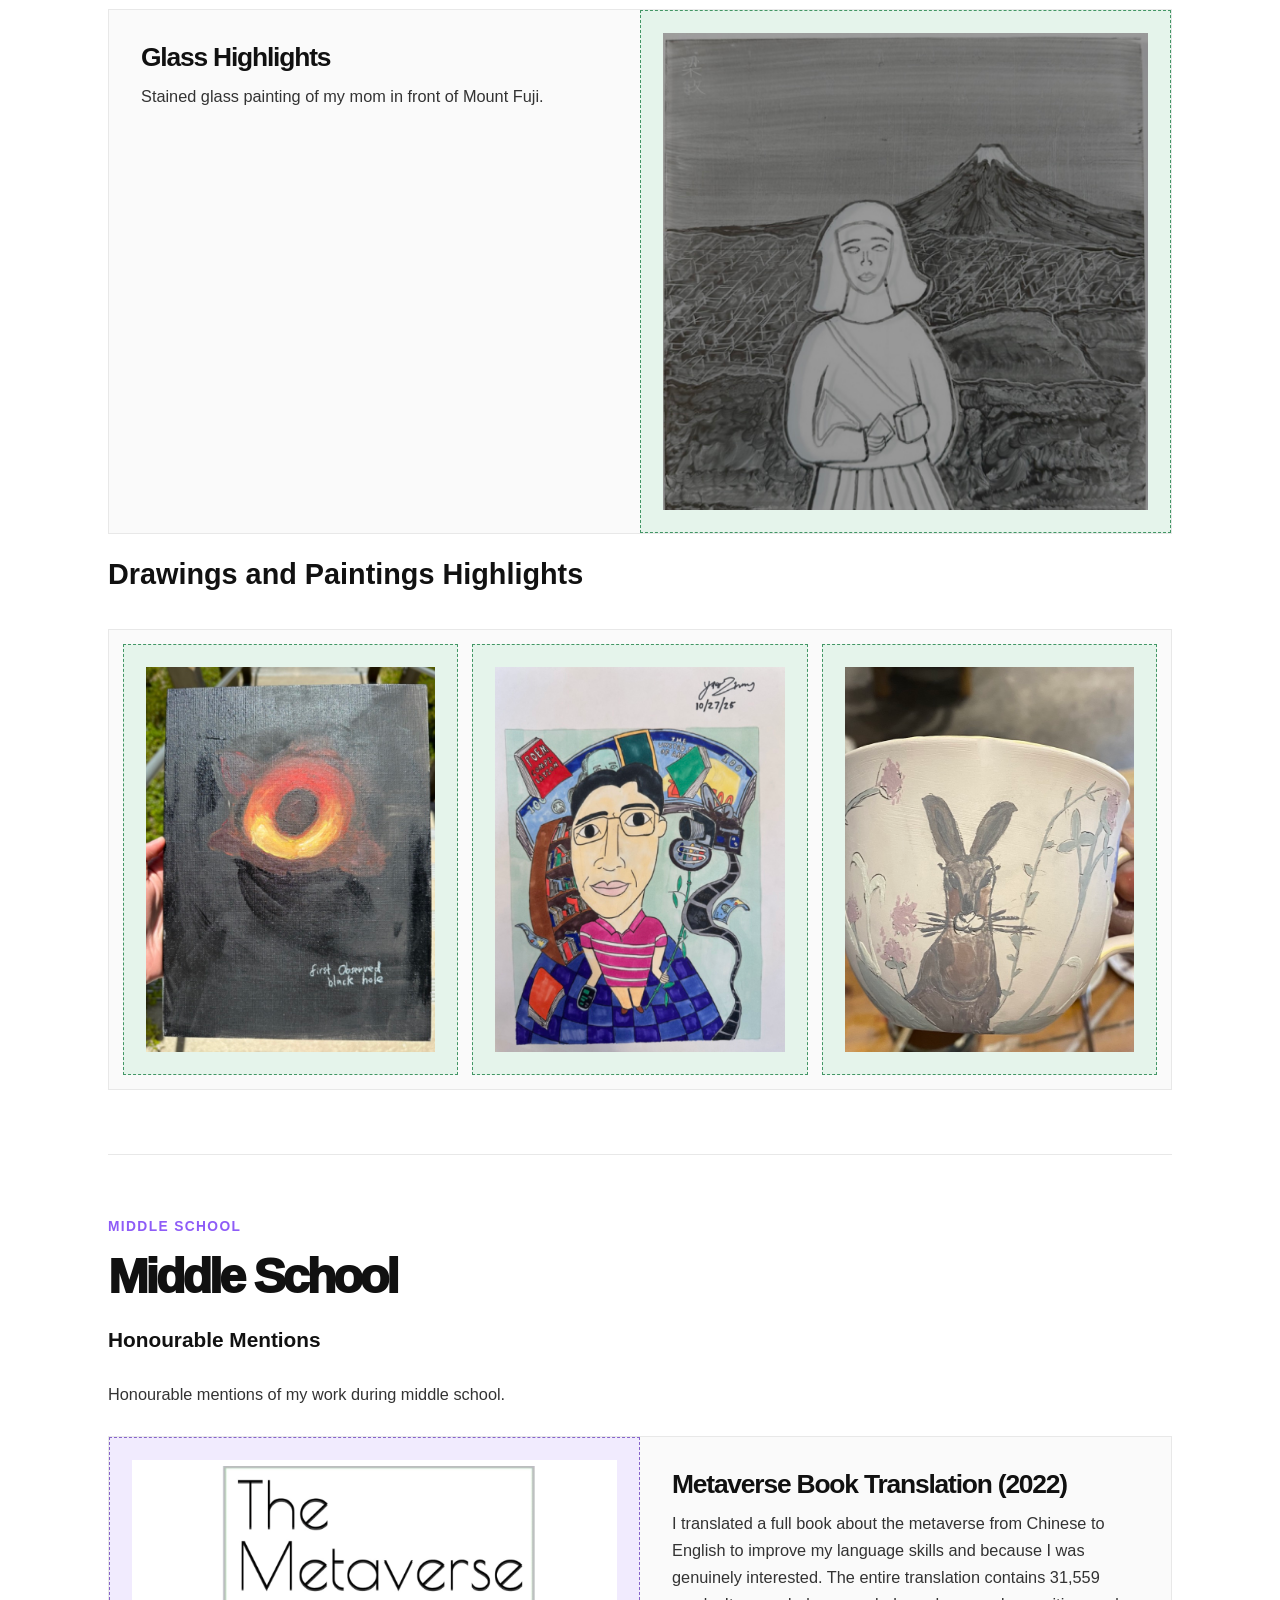
